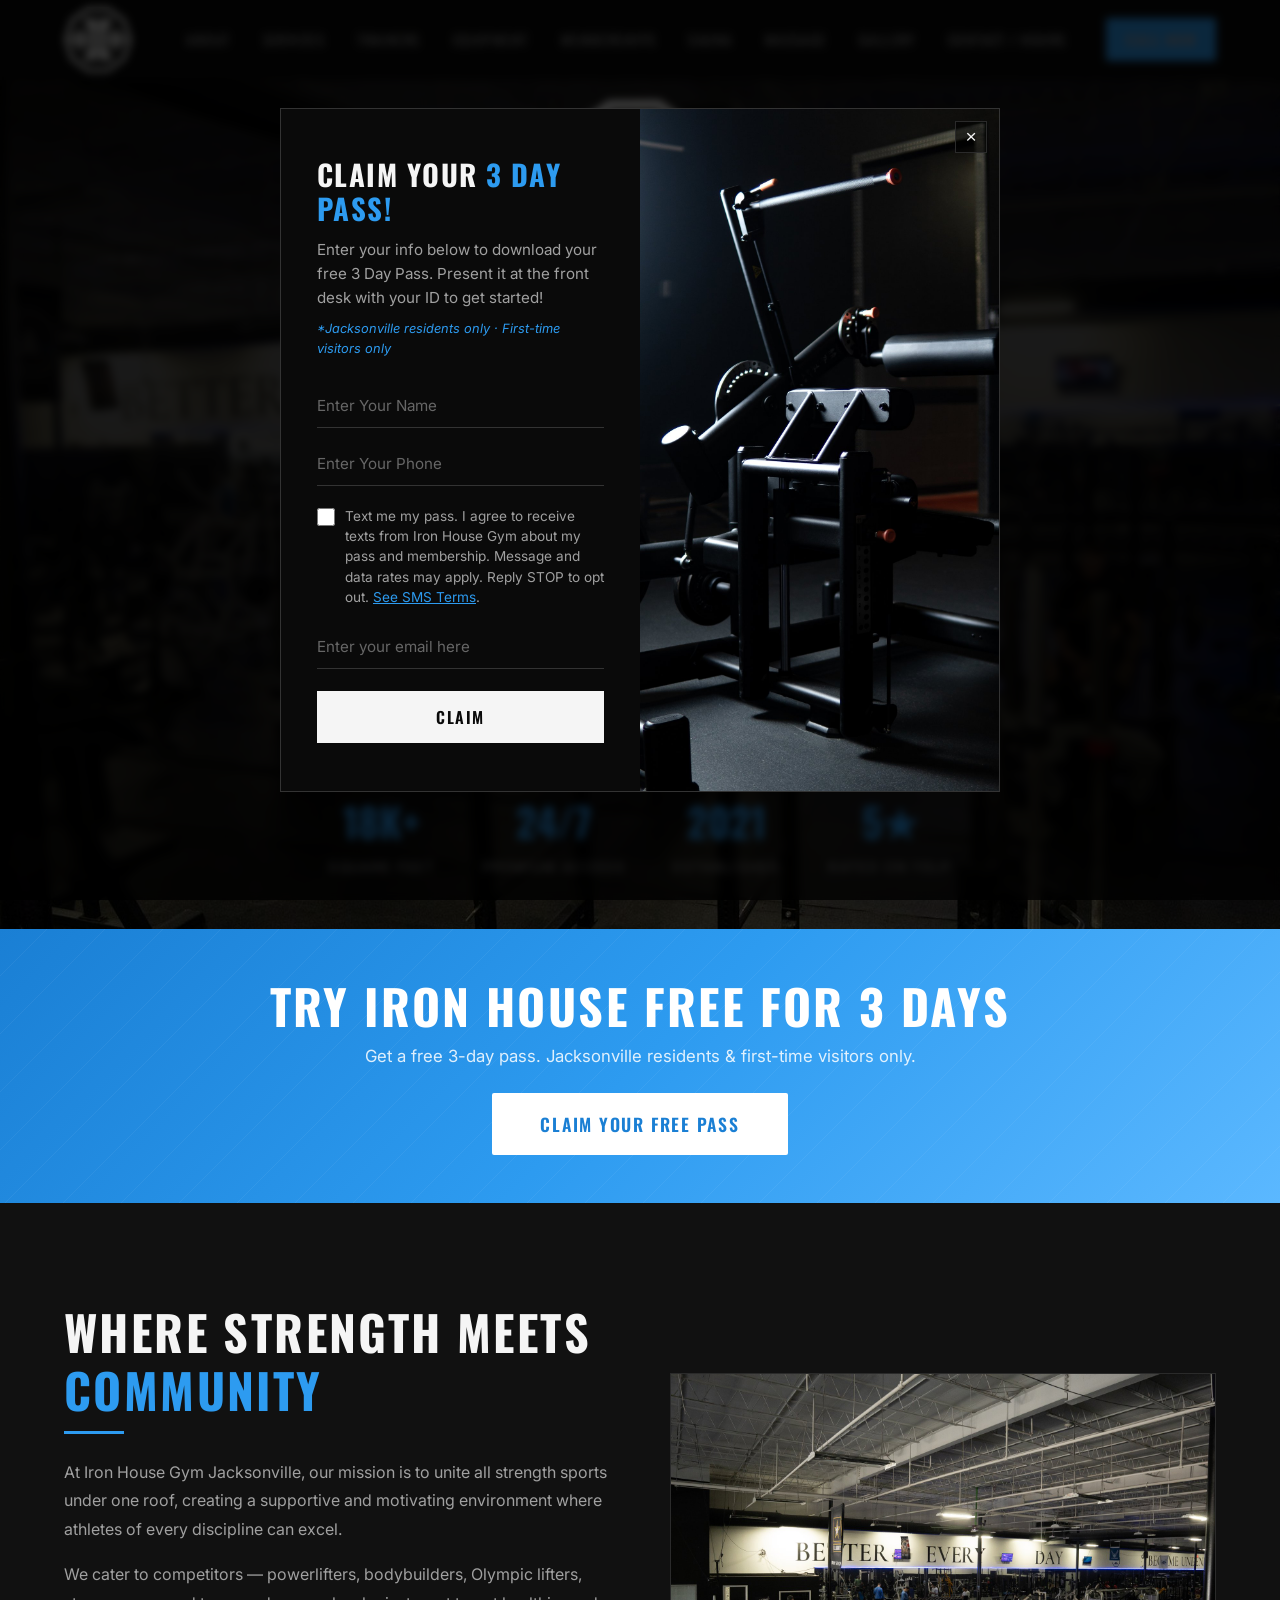
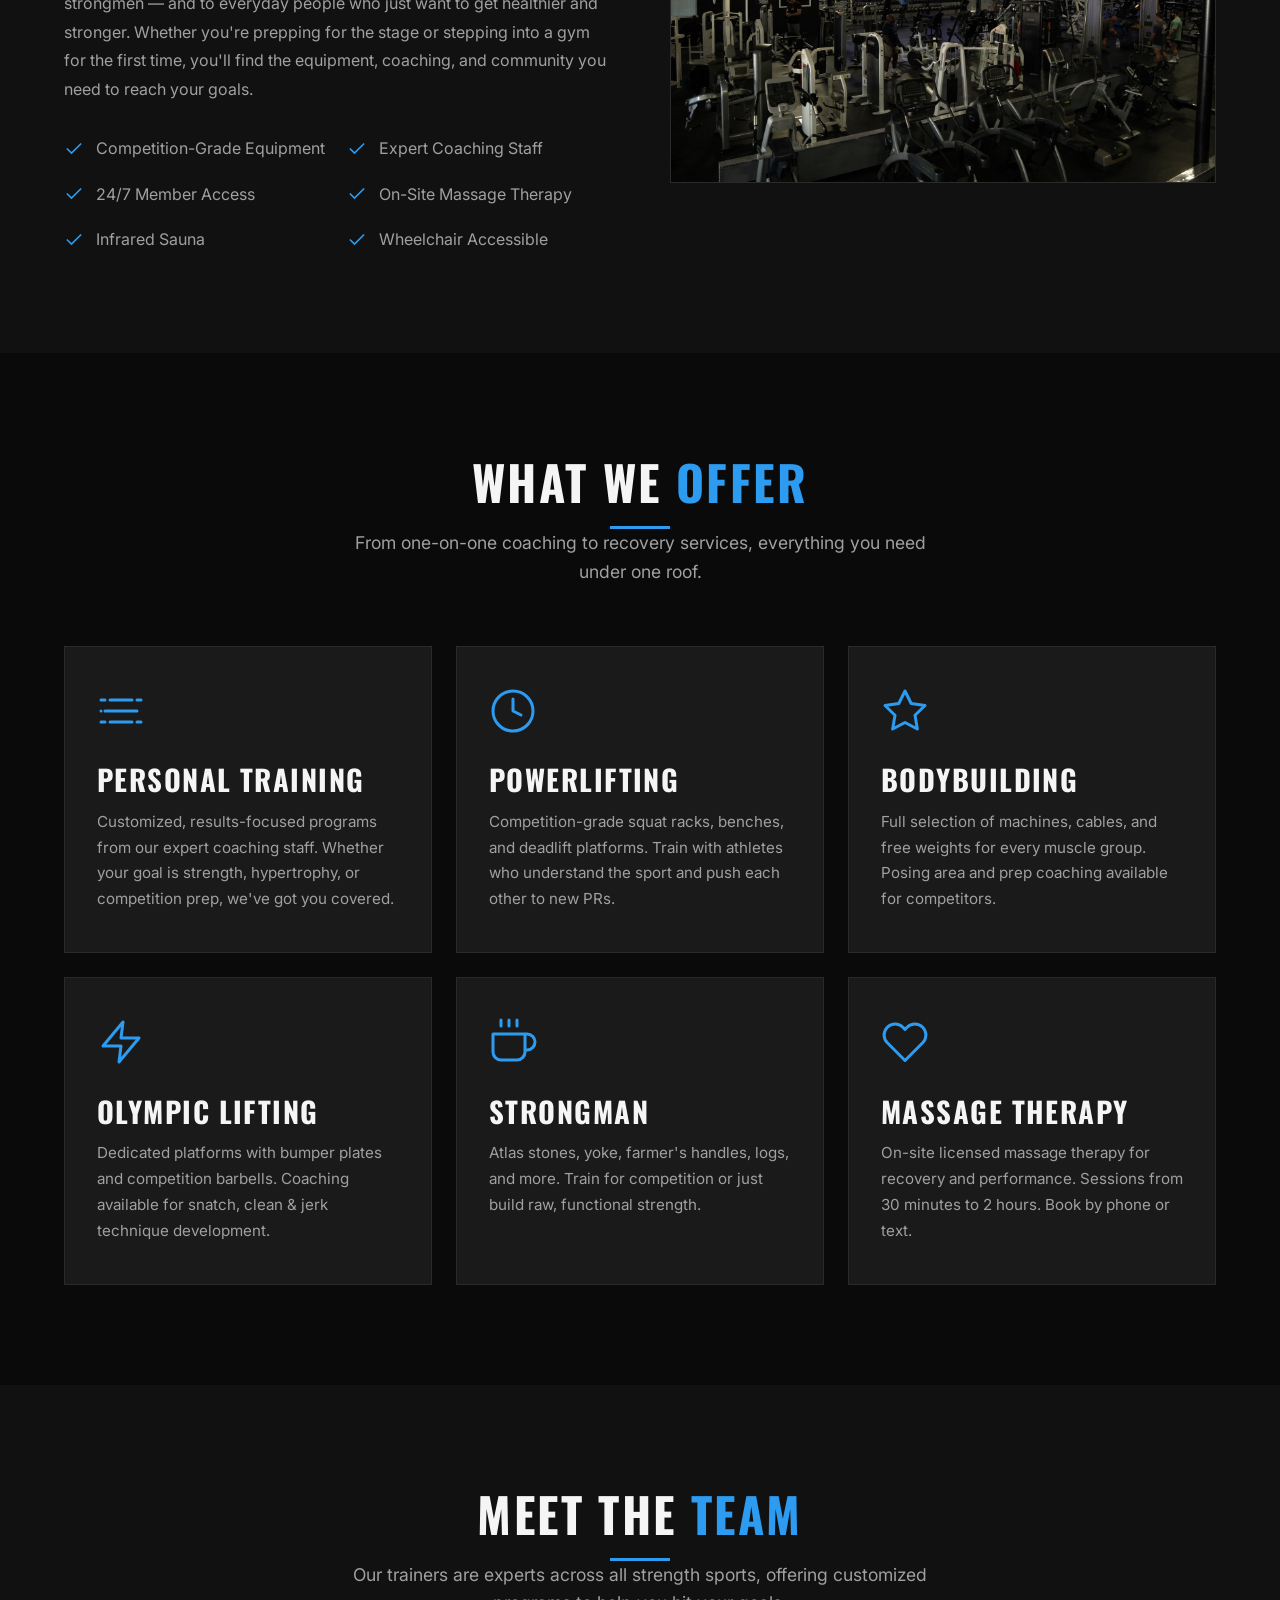
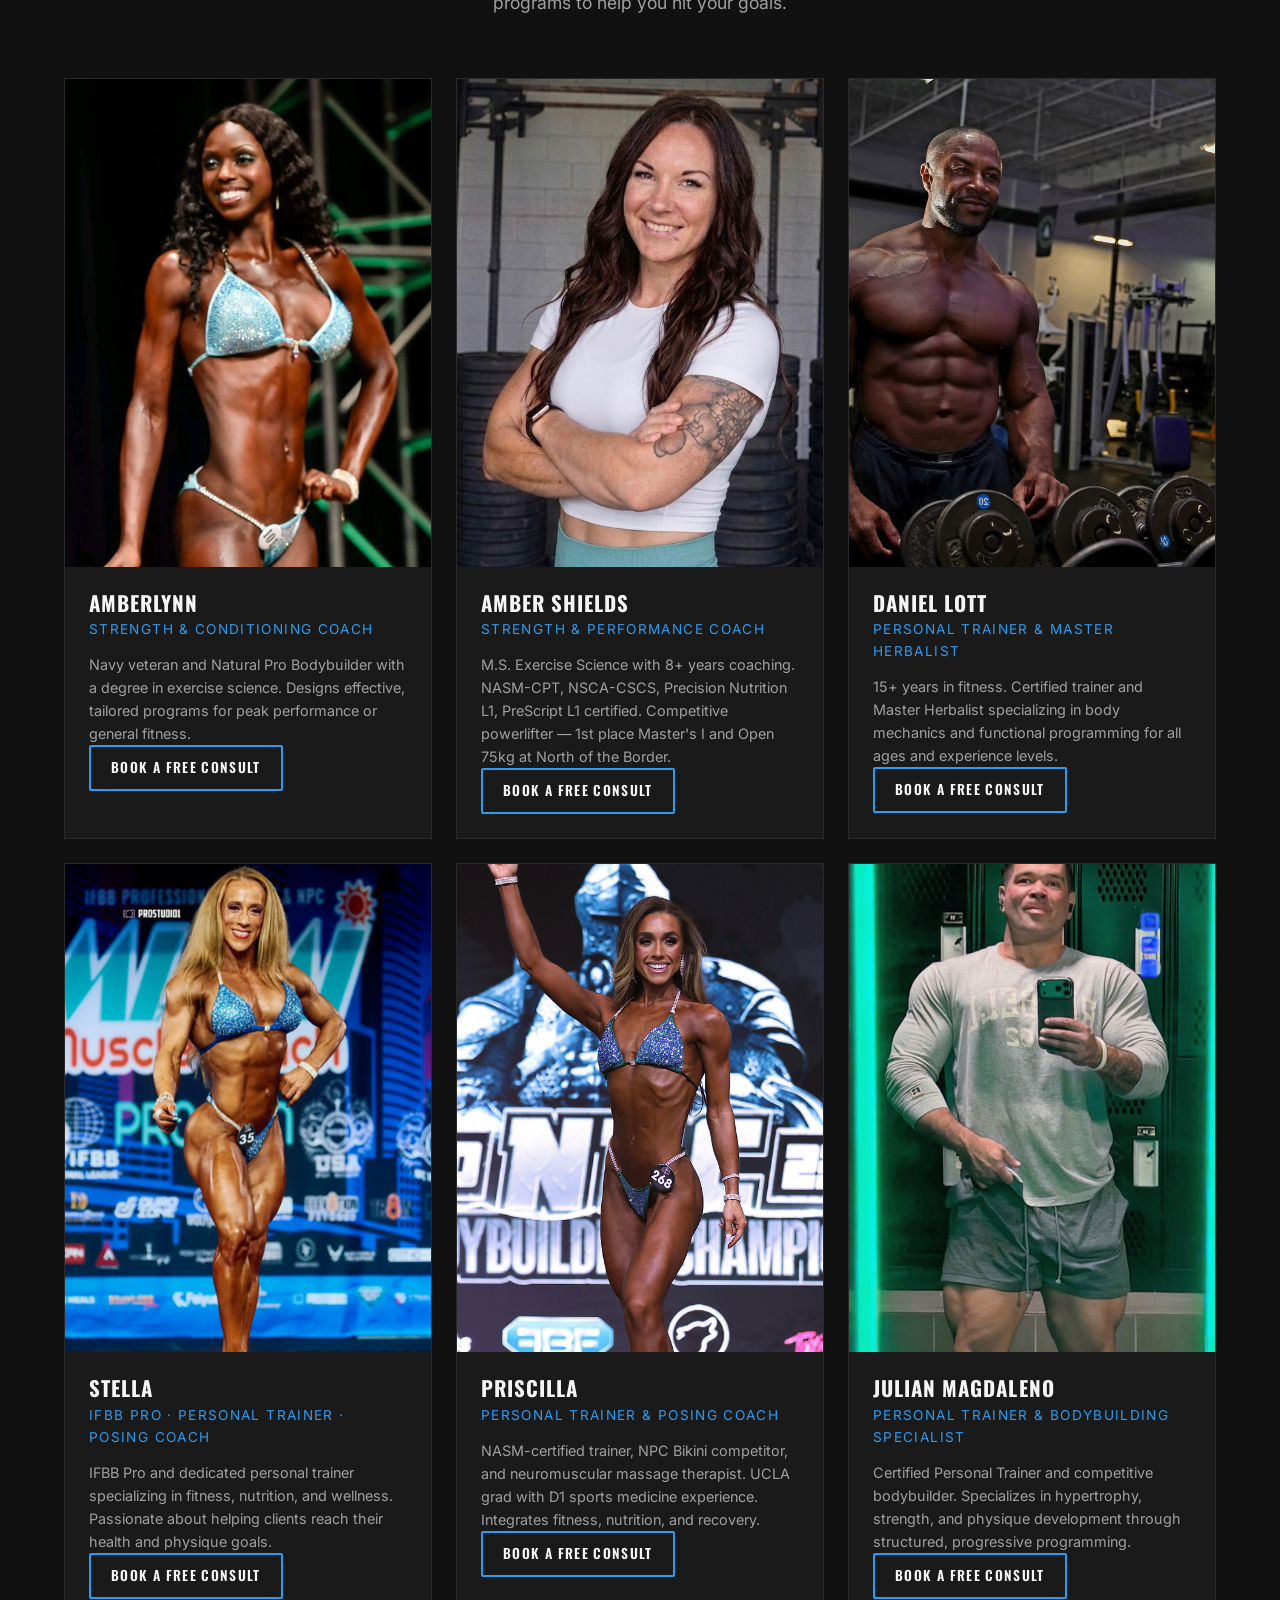
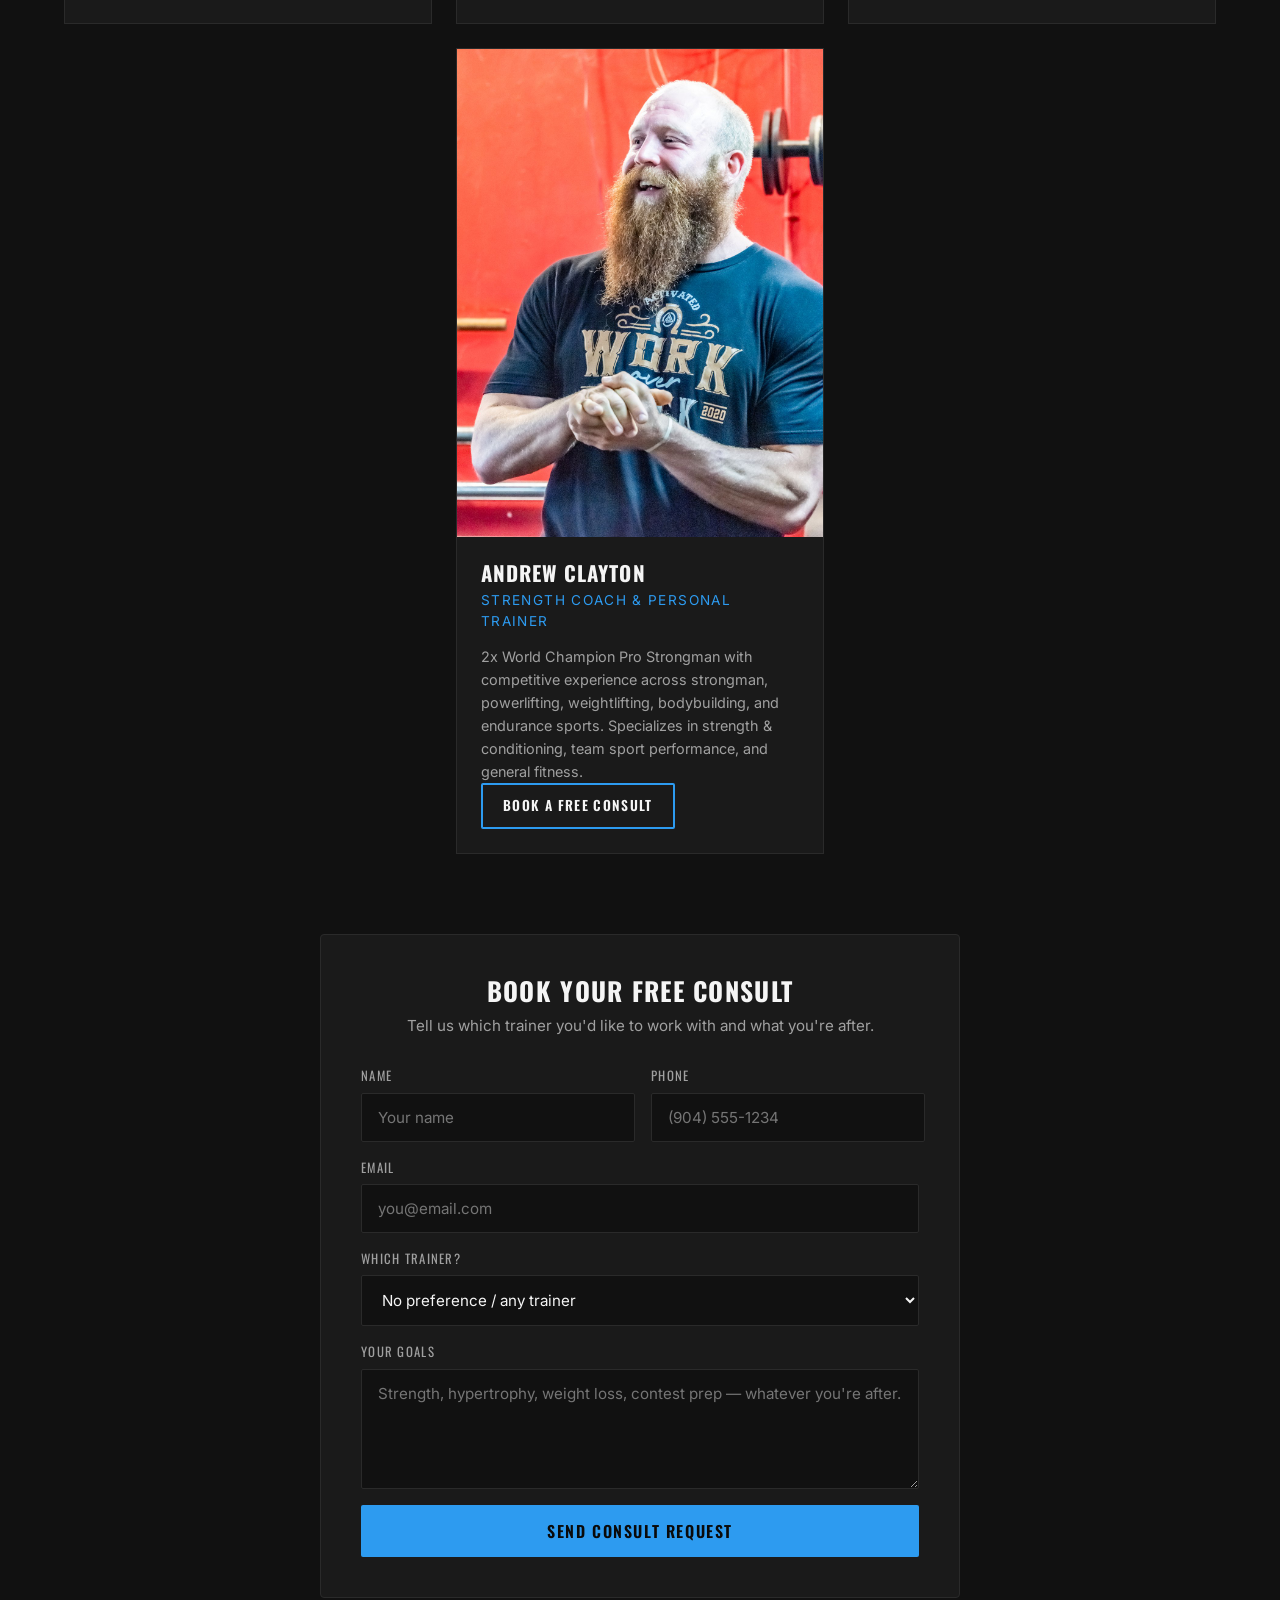
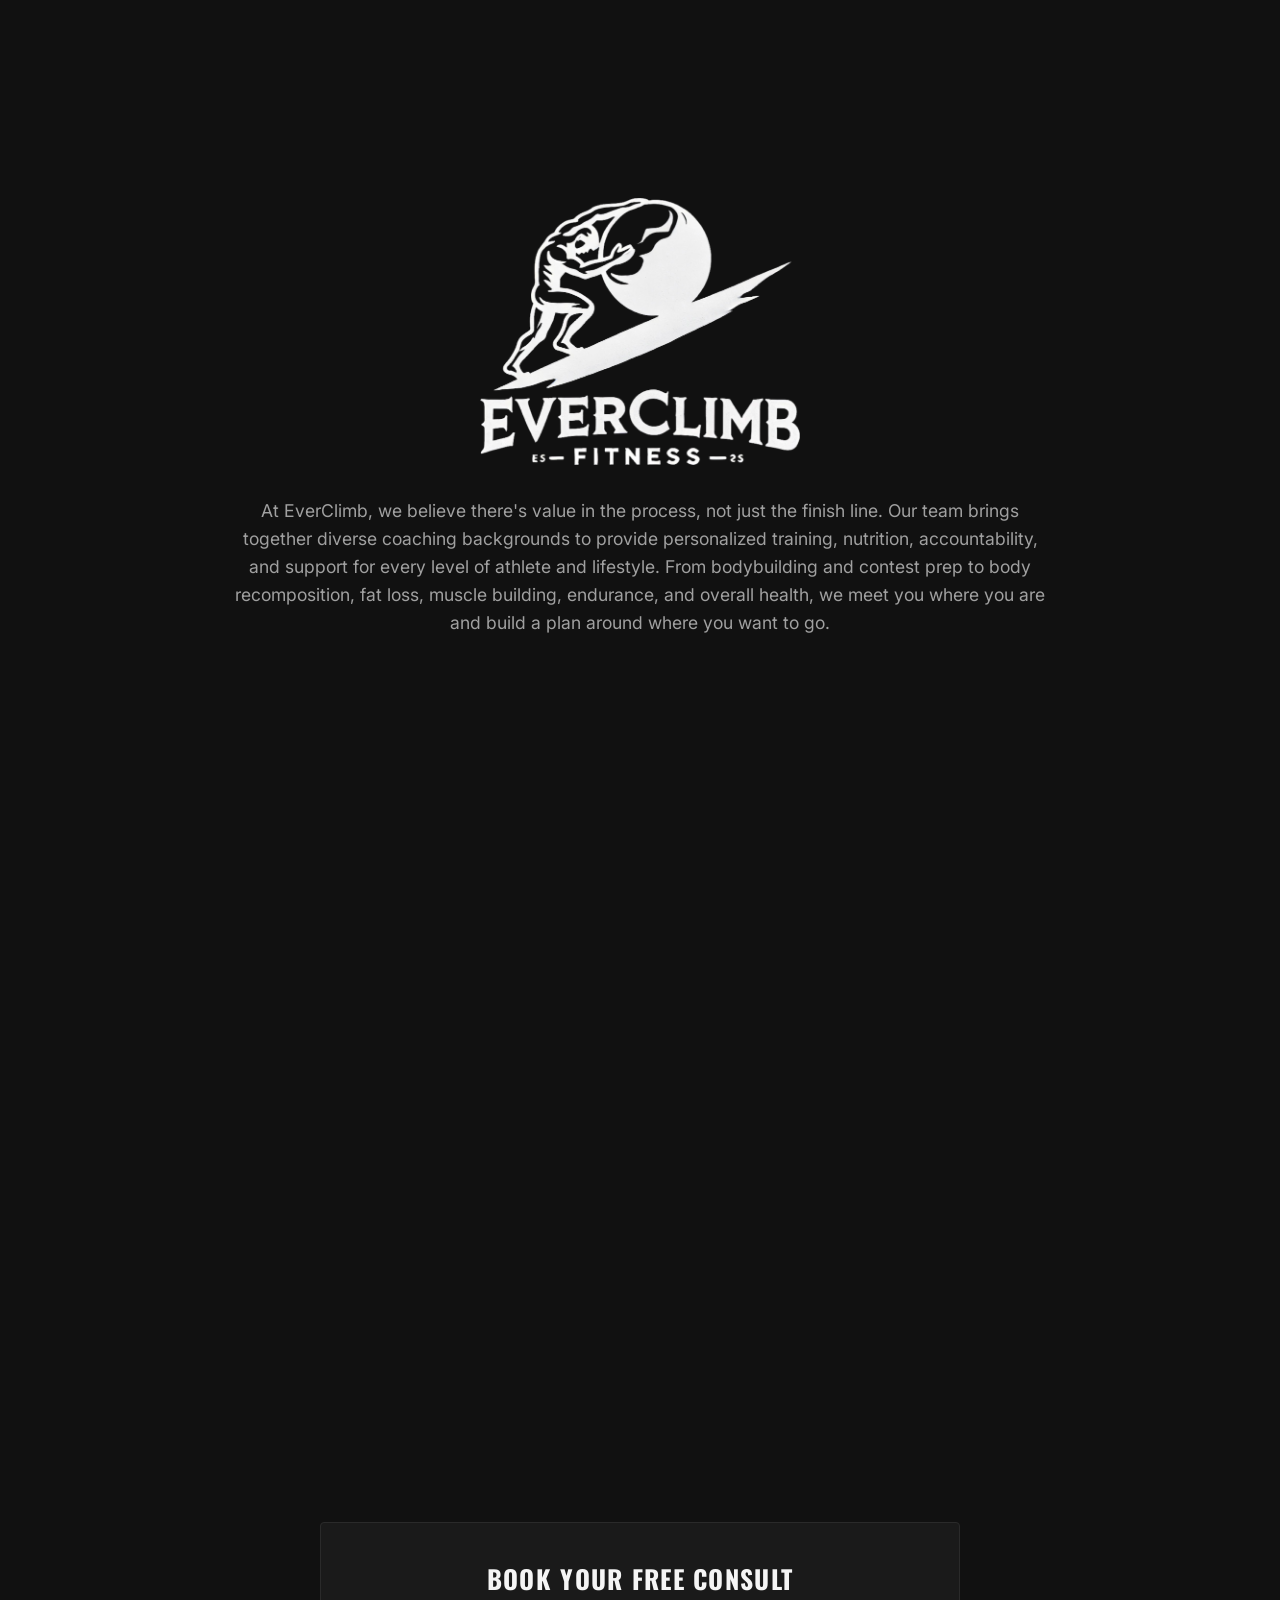
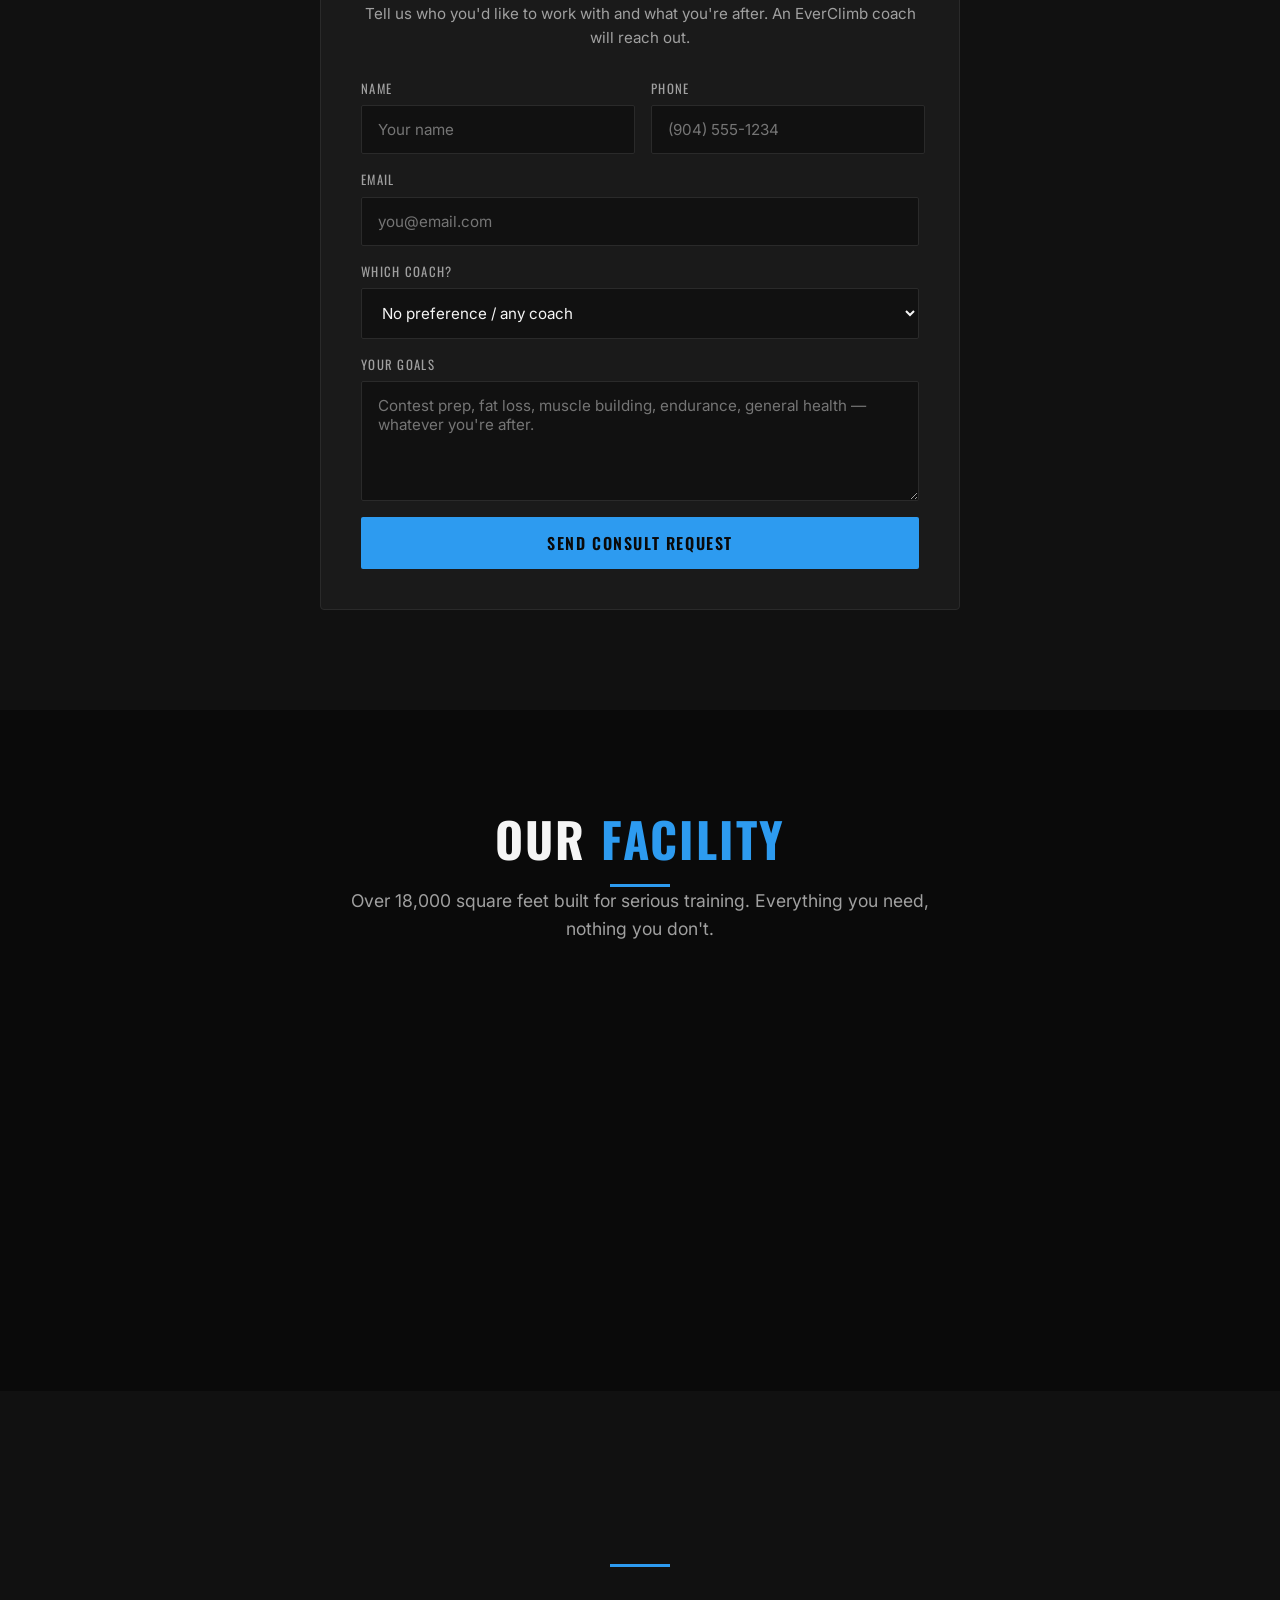
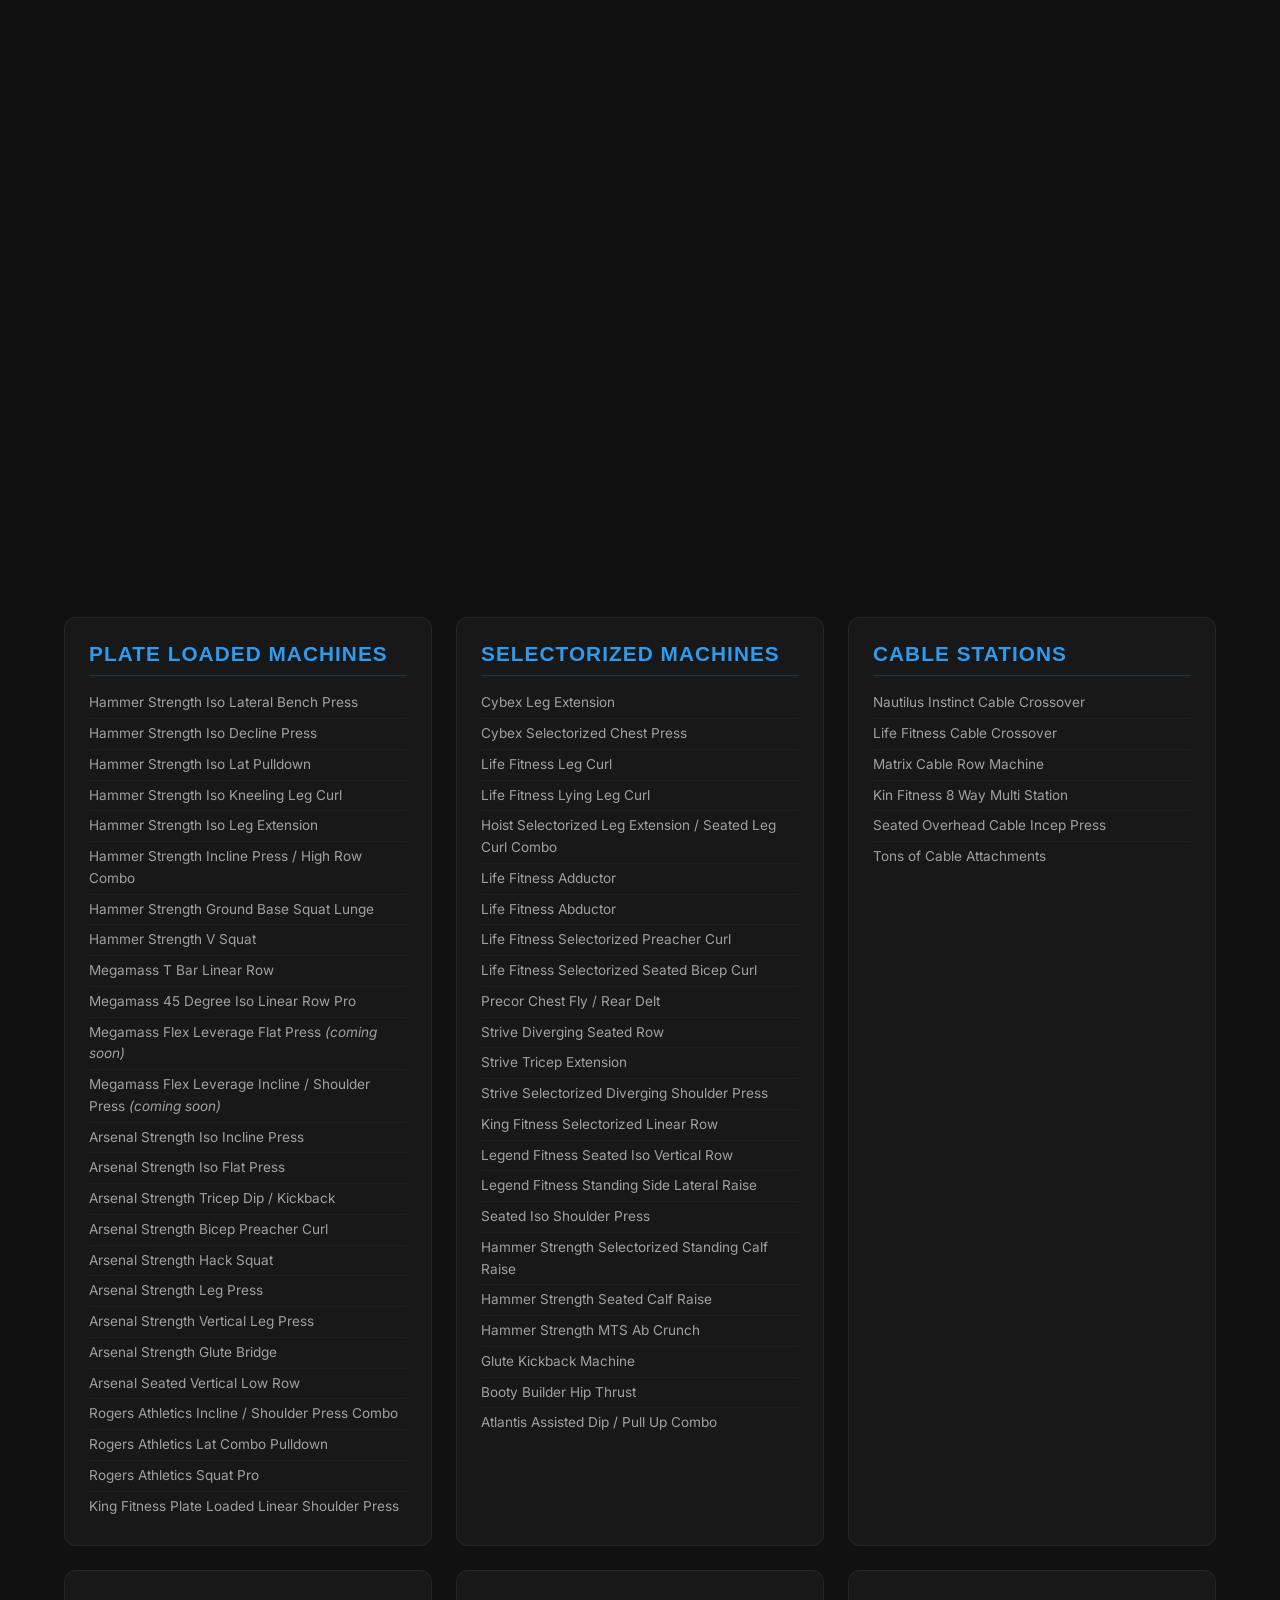
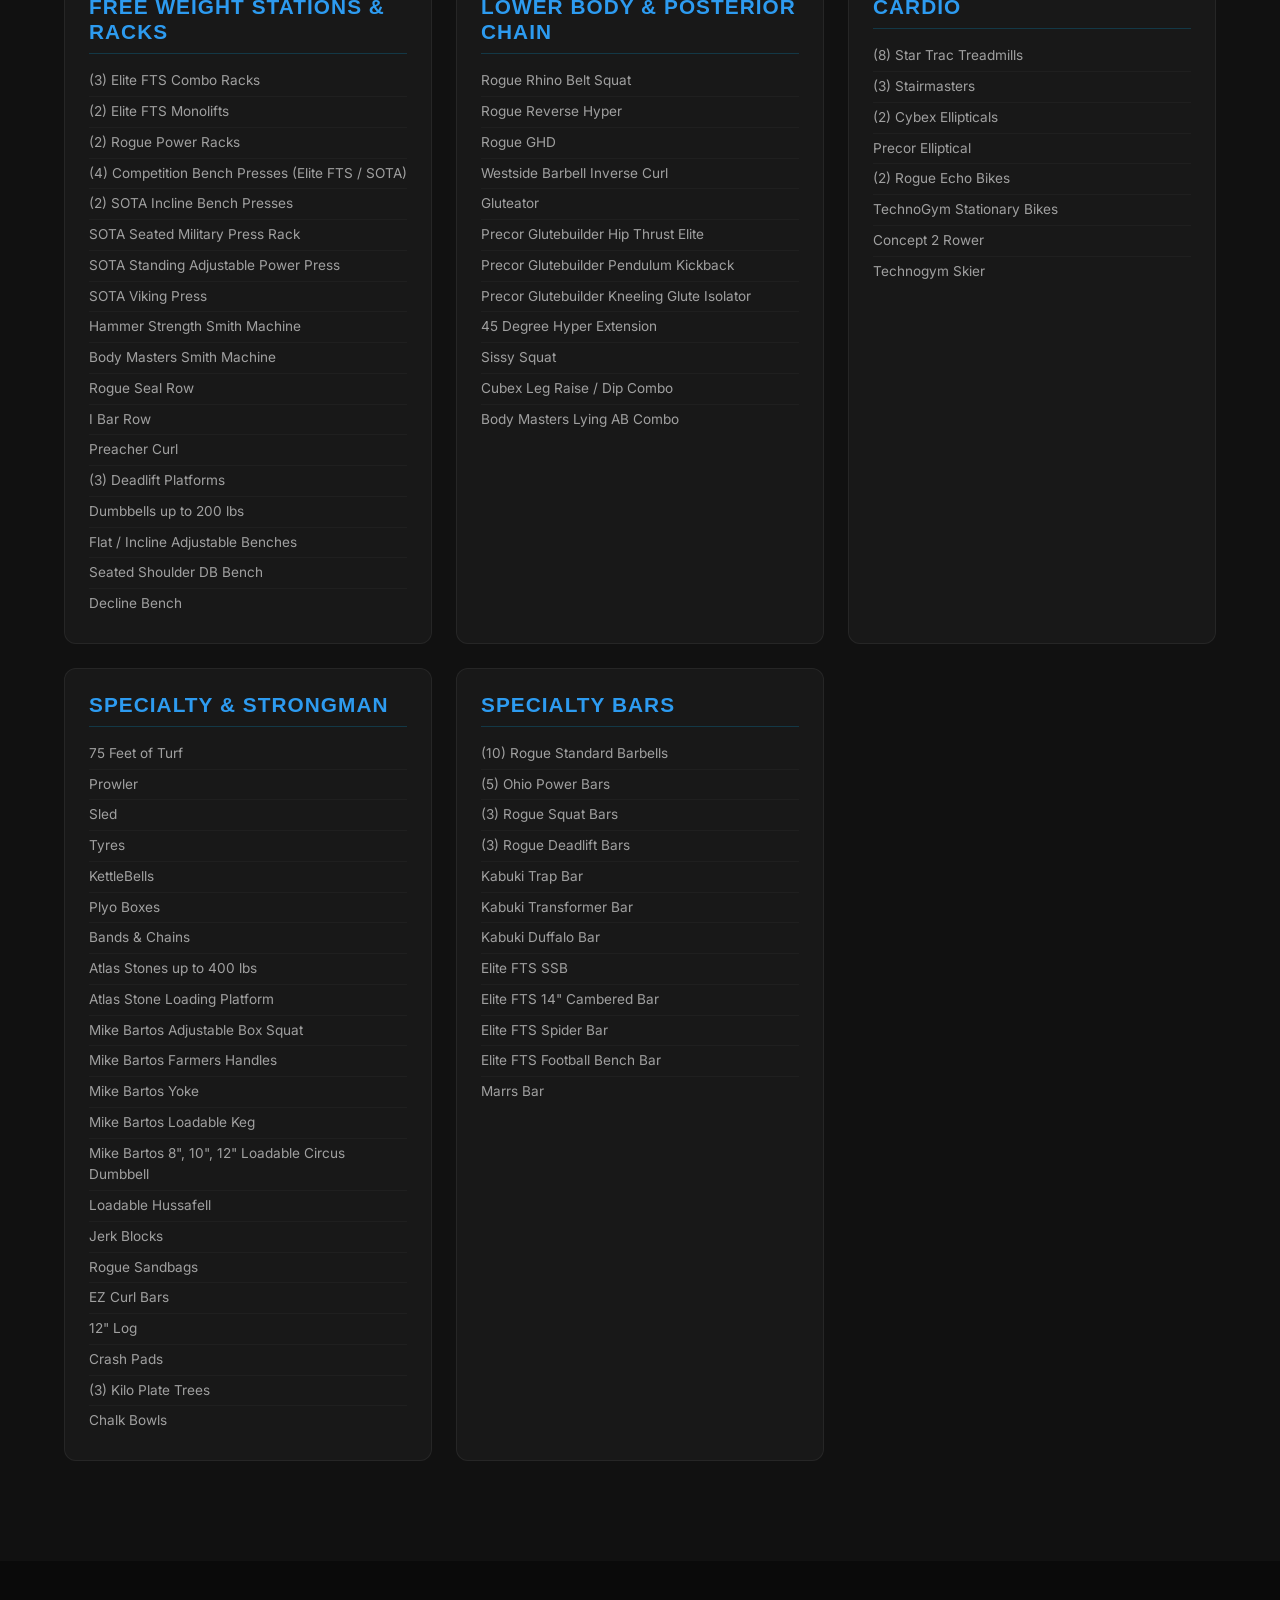
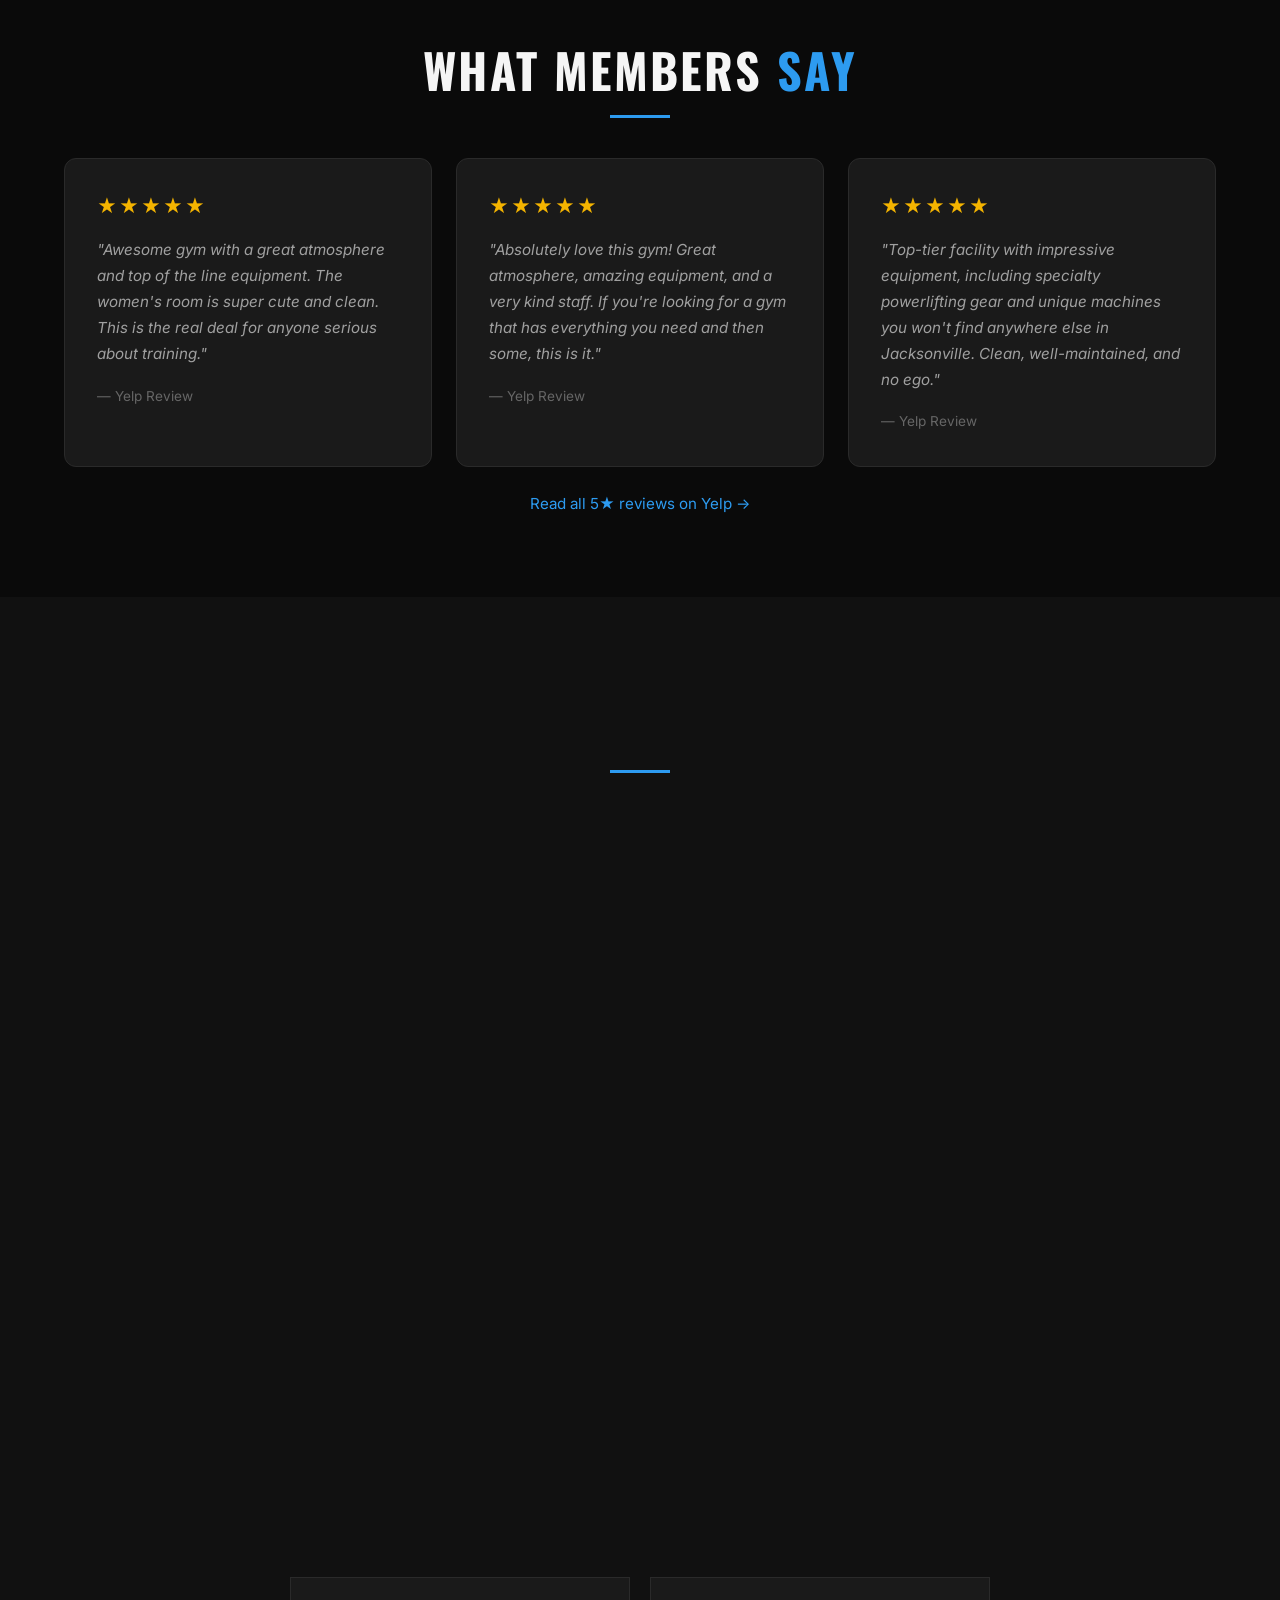
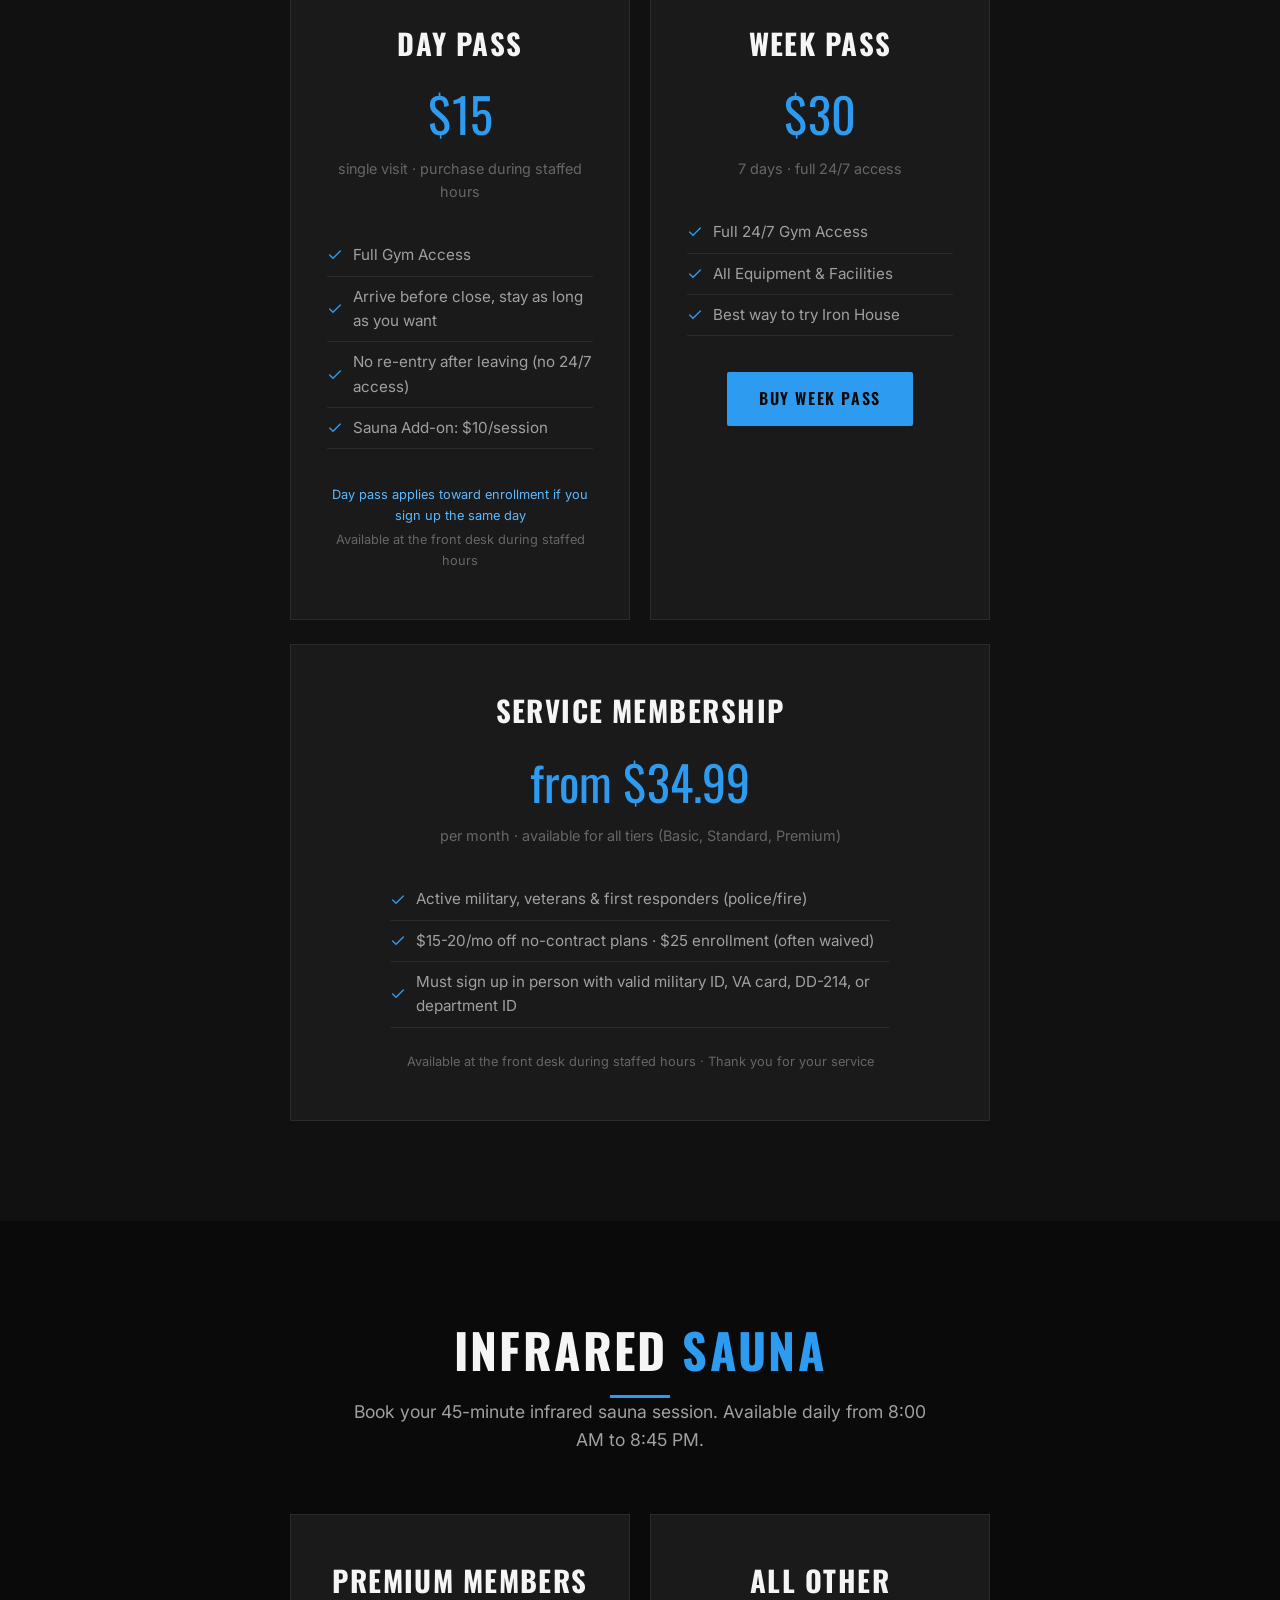
==== index.html @ d6e55d74 "Rename 'Contact' nav link to 'Contact / Hours' across site Hours block already lives in the #contact" ====
<!DOCTYPE html>
<html lang="en">
<head>
  <meta charset="UTF-8">
  <meta name="viewport" content="width=device-width, initial-scale=1.0">

  <!-- Google tag (gtag.js) -->
  <script async src="https://www.googletagmanager.com/gtag/js?id=AW-18128746695"></script>
  <script>
    window.dataLayer = window.dataLayer || [];
    function gtag(){dataLayer.push(arguments);}
    gtag('js', new Date());
    gtag('config', 'AW-18128746695');
  </script>

  <!-- Meta Pixel Code -->
  <script>
    !function(f,b,e,v,n,t,s)
    {if(f.fbq)return;n=f.fbq=function(){n.callMethod?
    n.callMethod.apply(n,arguments):n.queue.push(arguments)};
    if(!f._fbq)f._fbq=n;n.push=n;n.loaded=!0;n.version='2.0';
    n.queue=[];t=b.createElement(e);t.async=!0;
    t.src=v;s=b.getElementsByTagName(e)[0];
    s.parentNode.insertBefore(t,s)}(window, document,'script',
    'https://connect.facebook.net/en_US/fbevents.js');
    fbq('init', '1290848336585342');
    fbq('track', 'PageView');
  </script>
  <noscript><img height="1" width="1" style="display:none"
    src="https://www.facebook.com/tr?id=1290848336585342&ev=PageView&noscript=1"
  /></noscript>
  <!-- End Meta Pixel Code -->
  <title>Iron House Gym | Best Gym in Jacksonville FL | 24/7 Strength Training</title>
  <meta name="description" content="Iron House Gym — Jacksonville's premier 18,000+ sq ft strength training facility. Powerlifting, bodybuilding, personal training, massage therapy & infrared sauna. 24/7 access. First-time visitors get a free 3 Day Pass.">
  <meta name="keywords" content="gym Jacksonville FL, best gym Jacksonville, powerlifting gym Jacksonville, bodybuilding gym, Olympic lifting, personal training Jacksonville, strength training, 24/7 gym Jacksonville, fitness center Jacksonville FL, gym near me Jacksonville, Iron House Gym, massage therapy Jacksonville, infrared sauna Jacksonville">
  <meta property="og:title" content="Iron House Gym | Best Gym in Jacksonville FL">
  <meta property="og:description" content="Jacksonville's premier 18,000+ sq ft strength training facility. 24/7 access, personal training, massage therapy, infrared sauna. Free 3 Day Pass for first-time visitors.">
  <meta property="og:type" content="website">
  <meta property="og:url" content="https://www.ironhousejax.com">
  <meta property="og:image" content="https://www.ironhousejax.com/images/hero-gym-floor.jpg">
  <meta property="og:image:width" content="1920">
  <meta property="og:image:height" content="1080">
  <meta property="og:locale" content="en_US">
  <meta property="og:site_name" content="Iron House Gym">

  <!-- Twitter Card -->
  <meta name="twitter:card" content="summary_large_image">
  <meta name="twitter:title" content="Iron House Gym | Best Gym in Jacksonville FL">
  <meta name="twitter:description" content="Jacksonville's premier 18,000+ sq ft strength training facility. 24/7 access, personal training, massage therapy, infrared sauna. Free 3 Day Pass.">
  <meta name="twitter:image" content="https://www.ironhousejax.com/images/hero-gym-floor.jpg">

  <!-- Canonical -->
  <link rel="canonical" href="https://www.ironhousejax.com">

  <!-- Fonts -->
  <link rel="preconnect" href="https://fonts.googleapis.com">
  <link rel="preconnect" href="https://fonts.gstatic.com" crossorigin>
  <link href="https://fonts.googleapis.com/css2?family=Inter:wght@400;500;600&family=Oswald:wght@400;500;600;700&display=swap" rel="stylesheet">

  <!-- Styles -->
  <link rel="stylesheet" href="css/style.css">

  <!-- Favicon -->
  <link rel="icon" type="image/jpeg" href="images/logo-main.jpg">
  <link rel="apple-touch-icon" href="images/logo-main.jpg">

  <!-- Structured Data -->
  <script type="application/ld+json">
  {
    "@context": "https://schema.org",
    "@type": "Gym",
    "name": "Iron House Gym",
    "url": "https://www.ironhousejax.com",
    "logo": "https://www.ironhousejax.com/images/logo-main.jpg",
    "image": "https://www.ironhousejax.com/images/hero-gym-floor.jpg",
    "description": "18,000+ sq ft strength training facility in Jacksonville, FL. Powerlifting, bodybuilding, Olympic lifting, personal training, massage therapy. 24/7 access.",
    "telephone": "+1-904-329-1040",
    "address": {
      "@type": "PostalAddress",
      "streetAddress": "9244 Arlington Expy, Unit B",
      "addressLocality": "Jacksonville",
      "addressRegion": "FL",
      "postalCode": "32225",
      "addressCountry": "US"
    },
    "geo": {
      "@type": "GeoCoordinates",
      "latitude": 30.3322,
      "longitude": -81.5907
    },
    "openingHoursSpecification": {
      "@type": "OpeningHoursSpecification",
      "dayOfWeek": ["Monday","Tuesday","Wednesday","Thursday","Friday","Saturday","Sunday"],
      "opens": "00:00",
      "closes": "23:59"
    },
    "priceRange": "$$",
    "foundingDate": "2021",
    "sameAs": [
      "https://www.instagram.com/ironhouse_gym_jacksonville/",
      "https://www.facebook.com/profile.php?id=61565690800574",
      "https://www.yelp.com/biz/iron-house-gym-jacksonville-6"
    ],
    "hasOfferCatalog": {
      "@type": "OfferCatalog",
      "name": "Services",
      "itemListElement": [
        {"@type": "Offer", "itemOffered": {"@type": "Service", "name": "24/7 Gym Access"}},
        {"@type": "Offer", "itemOffered": {"@type": "Service", "name": "Personal Training"}},
        {"@type": "Offer", "itemOffered": {"@type": "Service", "name": "Massage Therapy"}},
        {"@type": "Offer", "itemOffered": {"@type": "Service", "name": "Infrared Sauna"}}
      ]
    },
    "amenityFeature": [
      {"@type": "LocationFeatureSpecification", "name": "24/7 Access", "value": true},
      {"@type": "LocationFeatureSpecification", "name": "Free Parking", "value": true},
      {"@type": "LocationFeatureSpecification", "name": "Personal Training", "value": true}
    ]
  }
  </script>
</head>
<body>

  <!-- ======== 3 DAY PASS POPUP ======== -->
  <div class="modal-overlay" id="pass-modal">
    <div class="modal">
      <button class="modal-close" id="modal-close" aria-label="Close">&times;</button>
      <div class="modal-content">
        <h2>Claim Your <span class="accent-text">3 Day Pass!</span></h2>
        <p>Enter your info below to download your free 3 Day Pass. Present it at the front desk with your ID to get started!</p>
        <p class="modal-disclaimer">*Jacksonville residents only · First-time visitors only</p>
        <form class="modal-form" id="pass-form" action="https://formspree.io/f/xbdqvyag" method="POST">
          <input type="text" name="name" placeholder="Enter Your Name" required>
          <input type="tel" name="phone" placeholder="Enter Your Phone" required>
          <label class="modal-consent">
            <input type="checkbox" name="sms_consent" id="pass-sms-consent" value="yes">
            <span>Text me my pass. I agree to receive texts from Iron House Gym about my pass and membership. Message and data rates may apply. Reply STOP to opt out. <a href="sms-terms" target="_blank" rel="noopener">See SMS Terms</a>.</span>
          </label>
          <input type="email" name="email" placeholder="Enter your email here" required>
          <input type="hidden" name="_subject" value="New 3-Day Pass Request - Iron House Gym">
          <input type="hidden" name="source" id="pass-source" value="direct">
          <input type="hidden" name="opened_via" id="pass-opened-via" value="auto">
          <button type="submit">Claim</button>
        </form>
      </div>
      <div class="modal-image">
        <img src="images/pass-racks.jpg" alt="Iron House Gym EliteFTS combo racks" loading="lazy">
      </div>
    </div>
  </div>

  <!-- ======== HEADER / NAV ======== -->
  <header class="header">
    <div class="container">
      <a href="#" class="logo">
        <img src="images/logo-circle.png" alt="Iron House Gym Jacksonville" class="logo-img-circle">
      </a>

      <nav class="nav-links">
        <a href="#about">About</a>
        <a href="#services">Services</a>
        <a href="#trainers">Trainers</a>
        <a href="#equipment">Equipment</a>
        <a href="#memberships">Memberships</a>
        <a href="#sauna">Sauna</a>
        <a href="#massage">Massage</a>
        <a href="#gallery">Gallery</a>
        <a href="#contact">Contact / Hours</a>
        <a href="tel:+19043291040" class="btn btn-primary btn-small nav-cta">Call Now</a>
      </nav>

      <button class="menu-toggle" aria-label="Toggle navigation">
        <span></span>
        <span></span>
        <span></span>
      </button>
    </div>
  </header>

  <!-- ======== HERO ======== -->
  <section class="hero" id="home">
    <div class="hero-bg"></div>
    <div class="hero-content">
      <img src="images/logo-horizontal.png" alt="Iron House Gym" class="hero-logo">
      <p class="hero-tagline">Jacksonville's Premier Strength Gym</p>
      <h1>Do The <span class="accent-text">Work</span></h1>
      <p class="hero-description">
        Built by lifters, open to anyone who wants to better themselves. 18,000 square feet of platforms, racks, dumbbells, and machines. Open 24/7, with experienced coaches on the floor and members who train hard and welcome new faces.
      </p>
      <div class="hero-buttons">
        <a href="#" class="btn btn-primary btn-large" data-open-pass>Claim Your Free 3-Day Pass</a>
        <a href="#memberships" class="btn btn-outline btn-large">See Membership Plans</a>
      </div>

      <div class="hero-stats">
        <div class="hero-stat">
          <div class="hero-stat-number">18K+</div>
          <div class="hero-stat-label">Square Feet</div>
        </div>
        <div class="hero-stat">
          <div class="hero-stat-number">24/7</div>
          <div class="hero-stat-label">Premium Access</div>
        </div>
        <div class="hero-stat">
          <div class="hero-stat-number">2021</div>
          <div class="hero-stat-label">Established</div>
        </div>
        <div class="hero-stat">
          <div class="hero-stat-number">5&#9733;</div>
          <div class="hero-stat-label">Rated on Yelp</div>
        </div>
      </div>
    </div>
  </section>

  <!-- ======== FREE PASS BANNER ======== -->
  <div class="free-pass-banner">
    <div class="container">
      <h2>Try Iron House <span style="color:#fff;">Free for 3 Days</span></h2>
      <p>Get a free 3-day pass. Jacksonville residents &amp; first-time visitors only.</p>
      <button class="btn btn-large" id="open-pass-modal">Claim Your Free Pass</button>
    </div>
  </div>

  <!-- ======== ABOUT ======== -->
  <section id="about" class="section-dark">
    <div class="container">
      <div class="about-grid">
        <div class="about-content fade-in">
          <h2>Where Strength Meets <span class="accent-text">Community</span></h2>
          <div class="section-divider"></div>
          <p>
            At Iron House Gym Jacksonville, our mission is to unite all strength sports under one roof,
            creating a supportive and motivating environment where athletes of every discipline can excel.
          </p>
          <p>
            We cater to competitors — powerlifters, bodybuilders, Olympic lifters, strongmen — and
            to everyday people who just want to get healthier and stronger. Whether you're prepping
            for the stage or stepping into a gym for the first time, you'll find the equipment,
            coaching, and community you need to reach your goals.
          </p>

          <div class="about-features">
            <div class="about-feature">
              <svg viewBox="0 0 24 24" fill="none" stroke-width="2" stroke-linecap="round"><polyline points="20 6 9 17 4 12"/></svg>
              <span>Competition-Grade Equipment</span>
            </div>
            <div class="about-feature">
              <svg viewBox="0 0 24 24" fill="none" stroke-width="2" stroke-linecap="round"><polyline points="20 6 9 17 4 12"/></svg>
              <span>Expert Coaching Staff</span>
            </div>
            <div class="about-feature">
              <svg viewBox="0 0 24 24" fill="none" stroke-width="2" stroke-linecap="round"><polyline points="20 6 9 17 4 12"/></svg>
              <span>24/7 Member Access</span>
            </div>
            <div class="about-feature">
              <svg viewBox="0 0 24 24" fill="none" stroke-width="2" stroke-linecap="round"><polyline points="20 6 9 17 4 12"/></svg>
              <span>On-Site Massage Therapy</span>
            </div>
            <div class="about-feature">
              <svg viewBox="0 0 24 24" fill="none" stroke-width="2" stroke-linecap="round"><polyline points="20 6 9 17 4 12"/></svg>
              <span>Infrared Sauna</span>
            </div>
            <div class="about-feature">
              <svg viewBox="0 0 24 24" fill="none" stroke-width="2" stroke-linecap="round"><polyline points="20 6 9 17 4 12"/></svg>
              <span>Wheelchair Accessible</span>
            </div>
          </div>
        </div>

        <div class="about-image fade-in">
          <img src="images/about-interior.jpg" alt="Iron House Gym Jacksonville - 18,000 sq ft facility" style="width:100%;height:100%;object-fit:cover;">
        </div>
      </div>
    </div>
  </section>

  <!-- ======== SERVICES ======== -->
  <section id="services">
    <div class="container">
      <h2 class="section-title fade-in">What We <span class="accent-text">Offer</span></h2>
      <div class="section-divider"></div>
      <p class="section-subtitle fade-in">
        From one-on-one coaching to recovery services, everything you need under one roof.
      </p>

      <div class="services-grid">

        <div class="service-card fade-in">
          <svg class="service-icon" viewBox="0 0 24 24" fill="none" stroke-width="1.5" stroke-linecap="round" stroke-linejoin="round">
            <path d="M6.5 6.5h11M4 12h16M6.5 17.5h11M2 6.5h2M2 12h0M2 17.5h2M20 6.5h2M20 17.5h2"/>
          </svg>
          <h3>Personal Training</h3>
          <p>Customized, results-focused programs from our expert coaching staff. Whether your goal is strength, hypertrophy, or competition prep, we've got you covered.</p>
        </div>

        <div class="service-card fade-in">
          <svg class="service-icon" viewBox="0 0 24 24" fill="none" stroke-width="1.5" stroke-linecap="round" stroke-linejoin="round">
            <circle cx="12" cy="12" r="10"/>
            <path d="M12 6v6l4 2"/>
          </svg>
          <h3>Powerlifting</h3>
          <p>Competition-grade squat racks, benches, and deadlift platforms. Train with athletes who understand the sport and push each other to new PRs.</p>
        </div>

        <div class="service-card fade-in">
          <svg class="service-icon" viewBox="0 0 24 24" fill="none" stroke-width="1.5" stroke-linecap="round" stroke-linejoin="round">
            <polygon points="12 2 15.09 8.26 22 9.27 17 14.14 18.18 21.02 12 17.77 5.82 21.02 7 14.14 2 9.27 8.91 8.26 12 2"/>
          </svg>
          <h3>Bodybuilding</h3>
          <p>Full selection of machines, cables, and free weights for every muscle group. Posing area and prep coaching available for competitors.</p>
        </div>

        <div class="service-card fade-in">
          <svg class="service-icon" viewBox="0 0 24 24" fill="none" stroke-width="1.5" stroke-linecap="round" stroke-linejoin="round">
            <path d="M13 2L3 14h9l-1 8 10-12h-9l1-8z"/>
          </svg>
          <h3>Olympic Lifting</h3>
          <p>Dedicated platforms with bumper plates and competition barbells. Coaching available for snatch, clean & jerk technique development.</p>
        </div>

        <div class="service-card fade-in">
          <svg class="service-icon" viewBox="0 0 24 24" fill="none" stroke-width="1.5" stroke-linecap="round" stroke-linejoin="round">
            <path d="M18 8h1a4 4 0 010 8h-1M2 8h16v9a4 4 0 01-4 4H6a4 4 0 01-4-4V8z"/>
            <line x1="6" y1="1" x2="6" y2="4"/>
            <line x1="10" y1="1" x2="10" y2="4"/>
            <line x1="14" y1="1" x2="14" y2="4"/>
          </svg>
          <h3>Strongman</h3>
          <p>Atlas stones, yoke, farmer's handles, logs, and more. Train for competition or just build raw, functional strength.</p>
        </div>

        <div class="service-card fade-in">
          <svg class="service-icon" viewBox="0 0 24 24" fill="none" stroke-width="1.5" stroke-linecap="round" stroke-linejoin="round">
            <path d="M20.84 4.61a5.5 5.5 0 00-7.78 0L12 5.67l-1.06-1.06a5.5 5.5 0 00-7.78 7.78L12 21.23l8.84-8.84a5.5 5.5 0 000-7.78z"/>
          </svg>
          <h3>Massage Therapy</h3>
          <p>On-site licensed massage therapy for recovery and performance. Sessions from 30 minutes to 2 hours. Book by phone or text.</p>
        </div>

      </div>
    </div>
  </section>

  <!-- ======== TRAINERS ======== -->
  <section id="trainers" class="section-dark">
    <div class="container">
      <h2 class="section-title fade-in">Meet The <span class="accent-text">Team</span></h2>
      <div class="section-divider"></div>
      <p class="section-subtitle fade-in">
        Our trainers are experts across all strength sports, offering customized programs to help you hit your goals.
      </p>

      <div class="trainers-grid">

        <div class="trainer-card fade-in">
          <div class="trainer-photo">
            <img src="images/trainer-amberlynn.jpg" alt="AmberLynn — Strength & Conditioning Coach" loading="lazy">
          </div>
          <div class="trainer-info">
            <h3>AmberLynn</h3>
            <p class="trainer-role">Strength &amp; Conditioning Coach</p>
            <p class="trainer-bio">Navy veteran and Natural Pro Bodybuilder with a degree in exercise science. Designs effective, tailored programs for peak performance or general fitness.</p>
            <a href="#trainer-contact" class="btn btn-outline btn-small" data-trainer="AmberLynn">Book a Free Consult</a>
          </div>
        </div>

        <div class="trainer-card fade-in">
          <div class="trainer-photo">
            <img src="images/trainer-amber.jpg" alt="Amber Shields — Strength & Performance Coach" loading="lazy">
          </div>
          <div class="trainer-info">
            <h3>Amber Shields</h3>
            <p class="trainer-role">Strength &amp; Performance Coach</p>
            <p class="trainer-bio">M.S. Exercise Science with 8+ years coaching. NASM-CPT, NSCA-CSCS, Precision Nutrition L1, PreScript L1 certified. Competitive powerlifter — 1st place Master's I and Open 75kg at North of the Border.</p>
            <a href="#trainer-contact" class="btn btn-outline btn-small" data-trainer="Amber Shields">Book a Free Consult</a>
          </div>
        </div>

        <div class="trainer-card fade-in">
          <div class="trainer-photo">
            <img src="images/trainer-daniel.jpg" alt="Daniel Lott — Personal Trainer & Master Herbalist" loading="lazy">
          </div>
          <div class="trainer-info">
            <h3>Daniel Lott</h3>
            <p class="trainer-role">Personal Trainer &amp; Master Herbalist</p>
            <p class="trainer-bio">15+ years in fitness. Certified trainer and Master Herbalist specializing in body mechanics and functional programming for all ages and experience levels.</p>
            <a href="#trainer-contact" class="btn btn-outline btn-small" data-trainer="Daniel Lott">Book a Free Consult</a>
          </div>
        </div>

        <div class="trainer-card fade-in">
          <div class="trainer-photo">
            <img src="images/trainer-stella.jpg" alt="Stella — IFBB Pro, Personal Trainer & Posing Coach" loading="lazy">
          </div>
          <div class="trainer-info">
            <h3>Stella</h3>
            <p class="trainer-role">IFBB Pro &middot; Personal Trainer &middot; Posing Coach</p>
            <p class="trainer-bio">IFBB Pro and dedicated personal trainer specializing in fitness, nutrition, and wellness. Passionate about helping clients reach their health and physique goals.</p>
            <a href="#trainer-contact" class="btn btn-outline btn-small" data-trainer="Stella">Book a Free Consult</a>
          </div>
        </div>

        <div class="trainer-card fade-in">
          <div class="trainer-photo">
            <img src="images/trainer-priscilla.jpg" alt="Priscilla — Personal Trainer & Posing Coach" loading="lazy">
          </div>
          <div class="trainer-info">
            <h3>Priscilla</h3>
            <p class="trainer-role">Personal Trainer &amp; Posing Coach</p>
            <p class="trainer-bio">NASM-certified trainer, NPC Bikini competitor, and neuromuscular massage therapist. UCLA grad with D1 sports medicine experience. Integrates fitness, nutrition, and recovery.</p>
            <a href="#trainer-contact" class="btn btn-outline btn-small" data-trainer="Priscilla">Book a Free Consult</a>
          </div>
        </div>

        <div class="trainer-card fade-in">
          <div class="trainer-photo">
            <img src="images/trainer-julian.jpg" alt="Julian Magdaleno — Personal Trainer & Bodybuilding Specialist" loading="lazy">
          </div>
          <div class="trainer-info">
            <h3>Julian Magdaleno</h3>
            <p class="trainer-role">Personal Trainer &amp; Bodybuilding Specialist</p>
            <p class="trainer-bio">Certified Personal Trainer and competitive bodybuilder. Specializes in hypertrophy, strength, and physique development through structured, progressive programming.</p>
            <a href="#trainer-contact" class="btn btn-outline btn-small" data-trainer="Julian Magdaleno">Book a Free Consult</a>
          </div>
        </div>

        <div class="trainer-card fade-in">
          <div class="trainer-photo">
            <img src="images/trainer-andrew.jpg" alt="Andrew Clayton — Strength Coach &amp; Personal Trainer, 2x World Champion Pro Strongman" loading="lazy">
          </div>
          <div class="trainer-info">
            <h3>Andrew Clayton</h3>
            <p class="trainer-role">Strength Coach &amp; Personal Trainer</p>
            <p class="trainer-bio">2x World Champion Pro Strongman with competitive experience across strongman, powerlifting, weightlifting, bodybuilding, and endurance sports. Specializes in strength &amp; conditioning, team sport performance, and general fitness.</p>
            <a href="#trainer-contact" class="btn btn-outline btn-small" data-trainer="Andrew Clayton">Book a Free Consult</a>
          </div>
        </div>

      </div>

      <!-- Iron House trainer dedicated contact form (mirrors EverClimb) -->
      <div class="trainer-contact-wrap fade-in" id="trainer-contact">
        <h3 class="trainer-contact-heading">Book Your Free Consult</h3>
        <p class="trainer-contact-sub">Tell us which trainer you'd like to work with and what you're after.</p>
        <form class="contact-form" id="trainer-form" action="https://formspree.io/f/mnjlkvbd" method="POST">
          <div class="form-row">
            <div class="form-group">
              <label for="th-name">Name</label>
              <input type="text" id="th-name" name="name" required placeholder="Your name">
            </div>
            <div class="form-group">
              <label for="th-phone">Phone</label>
              <input type="tel" id="th-phone" name="phone" placeholder="(904) 555-1234">
            </div>
          </div>
          <div class="form-group">
            <label for="th-email">Email</label>
            <input type="email" id="th-email" name="email" required placeholder="you@email.com">
          </div>
          <div class="form-group">
            <label for="th-trainer">Which trainer?</label>
            <select id="th-trainer" name="trainer">
              <option value="">No preference / any trainer</option>
              <option value="AmberLynn">AmberLynn &mdash; Strength &amp; Conditioning</option>
              <option value="Amber Shields">Amber Shields &mdash; Strength &amp; Performance</option>
              <option value="Daniel Lott">Daniel Lott &mdash; Personal Trainer</option>
              <option value="Stella">Stella &mdash; IFBB Pro &amp; Posing Coach</option>
              <option value="Priscilla">Priscilla &mdash; Trainer &amp; Posing Coach</option>
              <option value="Julian Magdaleno">Julian Magdaleno &mdash; Bodybuilding</option>
              <option value="Andrew Clayton">Andrew Clayton &mdash; Strength Coach (Pro Strongman)</option>
            </select>
          </div>
          <div class="form-group">
            <label for="th-message">Your goals</label>
            <textarea id="th-message" name="message" placeholder="Strength, hypertrophy, weight loss, contest prep — whatever you're after."></textarea>
          </div>
          <input type="hidden" name="_subject" id="th-subject" value="New Trainer Consult Request - Iron House Gym">
          <input type="hidden" name="_cc" id="th-cc" value="">
          <button type="submit" class="btn btn-primary">Send Consult Request</button>
        </form>
      </div>
    </div>
  </section>

  <!-- ======== EVERCLIMB FITNESS ======== -->
  <section id="everclimb" class="section-dark">
    <div class="container">
      <div class="everclimb-banner fade-in">
        <img src="images/everclimb-logo.png" alt="EverClimb Fitness">
      </div>
      <p class="section-subtitle fade-in everclimb-mission">
        At EverClimb, we believe there's value in the process, not just the finish line. Our team brings together diverse coaching backgrounds to provide personalized training, nutrition, accountability, and support for every level of athlete and lifestyle. From bodybuilding and contest prep to body recomposition, fat loss, muscle building, endurance, and overall health, we meet you where you are and build a plan around where you want to go.
      </p>

      <div class="trainers-grid everclimb-grid">

        <div class="trainer-card fade-in">
          <div class="trainer-photo">
            <img src="images/everclimb-tim.jpg" alt="Tim — Founder, Owner, Coach at EverClimb Fitness" loading="lazy">
          </div>
          <div class="trainer-info">
            <h3>Tim</h3>
            <p class="trainer-role">Founder &middot; Owner &middot; Coach</p>
            <p class="trainer-bio">Nationally qualified NPC Classic Physique competitor and bachelor-prepared RN &amp; EMT with a background in emergency and critical care medicine. Blends competitive experience, clinical knowledge, and evidence-based training for physique and performance.</p>
            <a href="#everclimb-contact" class="btn btn-outline btn-small" data-ec-trainer="Tim">Book a Free Consult with Tim</a>
          </div>
        </div>

        <div class="trainer-card fade-in">
          <div class="trainer-photo">
            <img src="images/everclimb-cailey.jpg" alt="Cailey — Owner, Coach at EverClimb Fitness" loading="lazy">
          </div>
          <div class="trainer-info">
            <h3>Cailey</h3>
            <p class="trainer-role">Owner &middot; Coach</p>
            <p class="trainer-bio">NASM Certified Personal Trainer and Certified Nutrition Coach with a background in endurance training and marathon racing. Specializes in lifestyle coaching, nutrition, strength, and endurance for sustainable long-term results.</p>
            <a href="#everclimb-contact" class="btn btn-outline btn-small" data-ec-trainer="Cailey">Book a Free Consult with Cailey</a>
          </div>
        </div>

        <div class="trainer-card fade-in">
          <div class="trainer-photo">
            <img src="images/everclimb-zaeem.jpg" alt="Zaeem — IFBB Classic Physique Pro, Partner &amp; Coach at EverClimb Fitness" loading="lazy">
          </div>
          <div class="trainer-info">
            <h3>Zaeem</h3>
            <p class="trainer-role">IFBB Classic Physique Pro &middot; Partner &middot; Coach</p>
            <p class="trainer-bio">IFBB Classic Physique Pro with 10+ years in bodybuilding. Specializes in contest prep, off-season development, and lifestyle coaching &mdash; building elite physiques and the mental discipline that carries into every part of life.</p>
            <a href="#everclimb-contact" class="btn btn-outline btn-small" data-ec-trainer="Zaeem">Book a Free Consult with Zaeem</a>
          </div>
        </div>

        <div class="trainer-card fade-in">
          <div class="trainer-photo">
            <img src="images/everclimb-jon.jpg" alt="Jon — Coach at EverClimb Fitness" loading="lazy">
          </div>
          <div class="trainer-info">
            <h3>Jon</h3>
            <p class="trainer-role">Coach</p>
            <p class="trainer-bio">Nationally qualified NPC Men's Physique competitor, triathlete, and ultrarunner with 6+ years across strength, endurance, and physique. Combines all three for muscle building, fat loss, and sustainable results through evidence-based programming.</p>
            <a href="#everclimb-contact" class="btn btn-outline btn-small" data-ec-trainer="Jon">Book a Free Consult with Jon</a>
          </div>
        </div>

      </div>

      <!-- EverClimb dedicated contact form (separate routing from Iron House) -->
      <div class="everclimb-contact-wrap fade-in" id="everclimb-contact">
        <h3 class="everclimb-contact-heading">Book Your Free Consult</h3>
        <p class="everclimb-contact-sub">Tell us who you'd like to work with and what you're after. An EverClimb coach will reach out.</p>
        <form class="contact-form" id="everclimb-form" action="https://formspree.io/f/maewpalk" method="POST">
          <div class="form-row">
            <div class="form-group">
              <label for="ec-name">Name</label>
              <input type="text" id="ec-name" name="name" required placeholder="Your name">
            </div>
            <div class="form-group">
              <label for="ec-phone">Phone</label>
              <input type="tel" id="ec-phone" name="phone" placeholder="(904) 555-1234">
            </div>
          </div>
          <div class="form-group">
            <label for="ec-email">Email</label>
            <input type="email" id="ec-email" name="email" required placeholder="you@email.com">
          </div>
          <div class="form-group">
            <label for="ec-trainer">Which coach?</label>
            <select id="ec-trainer" name="trainer">
              <option value="">No preference / any coach</option>
              <option value="Tim">Tim &mdash; Founder, Owner, Coach</option>
              <option value="Cailey">Cailey &mdash; Owner, Coach</option>
              <option value="Zaeem">Zaeem &mdash; IFBB Pro, Partner, Coach</option>
              <option value="Jon">Jon &mdash; Coach</option>
            </select>
          </div>
          <div class="form-group">
            <label for="ec-message">Your goals</label>
            <textarea id="ec-message" name="message" placeholder="Contest prep, fat loss, muscle building, endurance, general health &mdash; whatever you're after."></textarea>
          </div>
          <input type="hidden" name="_subject" id="ec-subject" value="New EverClimb Consult Request">
          <input type="hidden" name="_cc" value="EverClimbFitness@gmail.com">
          <button type="submit" class="btn btn-primary">Send Consult Request</button>
        </form>
      </div>
    </div>
  </section>

  <!-- ======== FACILITIES / AMENITIES ======== -->
  <section id="facilities">
    <div class="container">
      <h2 class="section-title fade-in">Our <span class="accent-text">Facility</span></h2>
      <div class="section-divider"></div>
      <p class="section-subtitle fade-in">
        Over 18,000 square feet built for serious training. Everything you need, nothing you don't.
      </p>

      <div class="facilities-grid fade-in">
        <div class="facility-item">
          <svg viewBox="0 0 24 24" fill="none" stroke-width="1.5" stroke-linecap="round"><polyline points="20 6 9 17 4 12"/></svg>
          <span>Competition Squat Racks</span>
        </div>
        <div class="facility-item">
          <svg viewBox="0 0 24 24" fill="none" stroke-width="1.5" stroke-linecap="round"><polyline points="20 6 9 17 4 12"/></svg>
          <span>Deadlift Platforms</span>
        </div>
        <div class="facility-item">
          <svg viewBox="0 0 24 24" fill="none" stroke-width="1.5" stroke-linecap="round"><polyline points="20 6 9 17 4 12"/></svg>
          <span>Olympic Platforms</span>
        </div>
        <div class="facility-item">
          <svg viewBox="0 0 24 24" fill="none" stroke-width="1.5" stroke-linecap="round"><polyline points="20 6 9 17 4 12"/></svg>
          <span>Full Machine Floor</span>
        </div>
        <div class="facility-item">
          <svg viewBox="0 0 24 24" fill="none" stroke-width="1.5" stroke-linecap="round"><polyline points="20 6 9 17 4 12"/></svg>
          <span>Cable Stations</span>
        </div>
        <div class="facility-item">
          <svg viewBox="0 0 24 24" fill="none" stroke-width="1.5" stroke-linecap="round"><polyline points="20 6 9 17 4 12"/></svg>
          <span>Strongman Equipment</span>
        </div>
        <div class="facility-item">
          <svg viewBox="0 0 24 24" fill="none" stroke-width="1.5" stroke-linecap="round"><polyline points="20 6 9 17 4 12"/></svg>
          <span>Grip Training Station</span>
        </div>
        <div class="facility-item">
          <svg viewBox="0 0 24 24" fill="none" stroke-width="1.5" stroke-linecap="round"><polyline points="20 6 9 17 4 12"/></svg>
          <span>Dumbbell Wall (5-200lb)</span>
        </div>
        <div class="facility-item">
          <svg viewBox="0 0 24 24" fill="none" stroke-width="1.5" stroke-linecap="round"><polyline points="20 6 9 17 4 12"/></svg>
          <span>Locker Rooms &amp; Showers</span>
        </div>
        <div class="facility-item">
          <svg viewBox="0 0 24 24" fill="none" stroke-width="1.5" stroke-linecap="round"><polyline points="20 6 9 17 4 12"/></svg>
          <span>Infrared Sauna</span>
        </div>
        <div class="facility-item">
          <svg viewBox="0 0 24 24" fill="none" stroke-width="1.5" stroke-linecap="round"><polyline points="20 6 9 17 4 12"/></svg>
          <span>Posing Room</span>
        </div>
        <div class="facility-item">
          <svg viewBox="0 0 24 24" fill="none" stroke-width="1.5" stroke-linecap="round"><polyline points="20 6 9 17 4 12"/></svg>
          <span>Studio Room</span>
        </div>
        <div class="facility-item">
          <svg viewBox="0 0 24 24" fill="none" stroke-width="1.5" stroke-linecap="round"><polyline points="20 6 9 17 4 12"/></svg>
          <span>75ft Turf Track</span>
        </div>
        <div class="facility-item">
          <svg viewBox="0 0 24 24" fill="none" stroke-width="1.5" stroke-linecap="round"><polyline points="20 6 9 17 4 12"/></svg>
          <span>Free Parking</span>
        </div>
        <div class="facility-item">
          <svg viewBox="0 0 24 24" fill="none" stroke-width="1.5" stroke-linecap="round"><polyline points="20 6 9 17 4 12"/></svg>
          <span>Air Conditioned</span>
        </div>
      </div>
    </div>
  </section>

  <!-- ======== EQUIPMENT ======== -->
  <section id="equipment" class="section-dark">
    <div class="container">
      <h2 class="section-title fade-in">Our <span class="accent-text">Equipment</span></h2>
      <div class="section-divider"></div>
      <p class="section-subtitle fade-in">
        Over 150 pieces of premium strength, cardio, and specialty equipment from the best brands in the industry.
      </p>

      <div class="equipment-banner fade-in">
        <img src="images/equipment-banner.jpg" alt="Iron House Gym equipment floor" loading="lazy">
      </div>

      <div class="equipment-grid fade-in">

        <div class="equipment-category">
          <h3>Plate Loaded Machines</h3>
          <ul>
            <li>Hammer Strength Iso Lateral Bench Press</li>
            <li>Hammer Strength Iso Decline Press</li>
            <li>Hammer Strength Iso Lat Pulldown</li>
            <li>Hammer Strength Iso Kneeling Leg Curl</li>
            <li>Hammer Strength Iso Leg Extension</li>
            <li>Hammer Strength Incline Press / High Row Combo</li>
            <li>Hammer Strength Ground Base Squat Lunge</li>
            <li>Hammer Strength V Squat</li>
            <li>Megamass T Bar Linear Row</li>
            <li>Megamass 45 Degree Iso Linear Row Pro</li>
            <li>Megamass Flex Leverage Flat Press <em>(coming soon)</em></li>
            <li>Megamass Flex Leverage Incline / Shoulder Press <em>(coming soon)</em></li>
            <li>Arsenal Strength Iso Incline Press</li>
            <li>Arsenal Strength Iso Flat Press</li>
            <li>Arsenal Strength Tricep Dip / Kickback</li>
            <li>Arsenal Strength Bicep Preacher Curl</li>
            <li>Arsenal Strength Hack Squat</li>
            <li>Arsenal Strength Leg Press</li>
            <li>Arsenal Strength Vertical Leg Press</li>
            <li>Arsenal Strength Glute Bridge</li>
            <li>Arsenal Seated Vertical Low Row</li>
            <li>Rogers Athletics Incline / Shoulder Press Combo</li>
            <li>Rogers Athletics Lat Combo Pulldown</li>
            <li>Rogers Athletics Squat Pro</li>
            <li>King Fitness Plate Loaded Linear Shoulder Press</li>
          </ul>
        </div>

        <div class="equipment-category">
          <h3>Selectorized Machines</h3>
          <ul>
            <li>Cybex Leg Extension</li>
            <li>Cybex Selectorized Chest Press</li>
            <li>Life Fitness Leg Curl</li>
            <li>Life Fitness Lying Leg Curl</li>
            <li>Hoist Selectorized Leg Extension / Seated Leg Curl Combo</li>
            <li>Life Fitness Adductor</li>
            <li>Life Fitness Abductor</li>
            <li>Life Fitness Selectorized Preacher Curl</li>
            <li>Life Fitness Selectorized Seated Bicep Curl</li>
            <li>Precor Chest Fly / Rear Delt</li>
            <li>Strive Diverging Seated Row</li>
            <li>Strive Tricep Extension</li>
            <li>Strive Selectorized Diverging Shoulder Press</li>
            <li>King Fitness Selectorized Linear Row</li>
            <li>Legend Fitness Seated Iso Vertical Row</li>
            <li>Legend Fitness Standing Side Lateral Raise</li>
            <li>Seated Iso Shoulder Press</li>
            <li>Hammer Strength Selectorized Standing Calf Raise</li>
            <li>Hammer Strength Seated Calf Raise</li>
            <li>Hammer Strength MTS Ab Crunch</li>
            <li>Glute Kickback Machine</li>
            <li>Booty Builder Hip Thrust</li>
            <li>Atlantis Assisted Dip / Pull Up Combo</li>
          </ul>
        </div>

        <div class="equipment-category">
          <h3>Cable Stations</h3>
          <ul>
            <li>Nautilus Instinct Cable Crossover</li>
            <li>Life Fitness Cable Crossover</li>
            <li>Matrix Cable Row Machine</li>
            <li>Kin Fitness 8 Way Multi Station</li>
            <li>Seated Overhead Cable Incep Press</li>
            <li>Tons of Cable Attachments</li>
          </ul>
        </div>

        <div class="equipment-category">
          <h3>Free Weight Stations &amp; Racks</h3>
          <ul>
            <li>(3) Elite FTS Combo Racks</li>
            <li>(2) Elite FTS Monolifts</li>
            <li>(2) Rogue Power Racks</li>
            <li>(4) Competition Bench Presses (Elite FTS / SOTA)</li>
            <li>(2) SOTA Incline Bench Presses</li>
            <li>SOTA Seated Military Press Rack</li>
            <li>SOTA Standing Adjustable Power Press</li>
            <li>SOTA Viking Press</li>
            <li>Hammer Strength Smith Machine</li>
            <li>Body Masters Smith Machine</li>
            <li>Rogue Seal Row</li>
            <li>I Bar Row</li>
            <li>Preacher Curl</li>
            <li>(3) Deadlift Platforms</li>
            <li>Dumbbells up to 200 lbs</li>
            <li>Flat / Incline Adjustable Benches</li>
            <li>Seated Shoulder DB Bench</li>
            <li>Decline Bench</li>
          </ul>
        </div>

        <div class="equipment-category">
          <h3>Lower Body &amp; Posterior Chain</h3>
          <ul>
            <li>Rogue Rhino Belt Squat</li>
            <li>Rogue Reverse Hyper</li>
            <li>Rogue GHD</li>
            <li>Westside Barbell Inverse Curl</li>
            <li>Gluteator</li>
            <li>Precor Glutebuilder Hip Thrust Elite</li>
            <li>Precor Glutebuilder Pendulum Kickback</li>
            <li>Precor Glutebuilder Kneeling Glute Isolator</li>
            <li>45 Degree Hyper Extension</li>
            <li>Sissy Squat</li>
            <li>Cubex Leg Raise / Dip Combo</li>
            <li>Body Masters Lying AB Combo</li>
          </ul>
        </div>

        <div class="equipment-category">
          <h3>Cardio</h3>
          <ul>
            <li>(8) Star Trac Treadmills</li>
            <li>(3) Stairmasters</li>
            <li>(2) Cybex Ellipticals</li>
            <li>Precor Elliptical</li>
            <li>(2) Rogue Echo Bikes</li>
            <li>TechnoGym Stationary Bikes</li>
            <li>Concept 2 Rower</li>
            <li>Technogym Skier</li>
          </ul>
        </div>

        <div class="equipment-category">
          <h3>Specialty &amp; Strongman</h3>
          <ul>
            <li>75 Feet of Turf</li>
            <li>Prowler</li>
            <li>Sled</li>
            <li>Tyres</li>
            <li>KettleBells</li>
            <li>Plyo Boxes</li>
            <li>Bands &amp; Chains</li>
            <li>Atlas Stones up to 400 lbs</li>
            <li>Atlas Stone Loading Platform</li>
            <li>Mike Bartos Adjustable Box Squat</li>
            <li>Mike Bartos Farmers Handles</li>
            <li>Mike Bartos Yoke</li>
            <li>Mike Bartos Loadable Keg</li>
            <li>Mike Bartos 8", 10", 12" Loadable Circus Dumbbell</li>
            <li>Loadable Hussafell</li>
            <li>Jerk Blocks</li>
            <li>Rogue Sandbags</li>
            <li>EZ Curl Bars</li>
            <li>12" Log</li>
            <li>Crash Pads</li>
            <li>(3) Kilo Plate Trees</li>
            <li>Chalk Bowls</li>
          </ul>
        </div>

        <div class="equipment-category">
          <h3>Specialty Bars</h3>
          <ul>
            <li>(10) Rogue Standard Barbells</li>
            <li>(5) Ohio Power Bars</li>
            <li>(3) Rogue Squat Bars</li>
            <li>(3) Rogue Deadlift Bars</li>
            <li>Kabuki Trap Bar</li>
            <li>Kabuki Transformer Bar</li>
            <li>Kabuki Duffalo Bar</li>
            <li>Elite FTS SSB</li>
            <li>Elite FTS 14" Cambered Bar</li>
            <li>Elite FTS Spider Bar</li>
            <li>Elite FTS Football Bench Bar</li>
            <li>Marrs Bar</li>
          </ul>
        </div>

      </div>
    </div>
  </section>

  <!-- ======== SOCIAL PROOF ======== -->
  <section id="reviews" class="social-proof">
    <div class="container">
      <h2 class="section-title fade-in">What Members <span class="accent-text">Say</span></h2>
      <div class="section-divider"></div>
      <div class="reviews-grid fade-in">
        <blockquote class="review-card">
          <div class="review-stars">&#9733;&#9733;&#9733;&#9733;&#9733;</div>
          <p>"Awesome gym with a great atmosphere and top of the line equipment. The women's room is super cute and clean. This is the real deal for anyone serious about training."</p>
          <cite>— Yelp Review</cite>
        </blockquote>
        <blockquote class="review-card">
          <div class="review-stars">&#9733;&#9733;&#9733;&#9733;&#9733;</div>
          <p>"Absolutely love this gym! Great atmosphere, amazing equipment, and a very kind staff. If you're looking for a gym that has everything you need and then some, this is it."</p>
          <cite>— Yelp Review</cite>
        </blockquote>
        <blockquote class="review-card">
          <div class="review-stars">&#9733;&#9733;&#9733;&#9733;&#9733;</div>
          <p>"Top-tier facility with impressive equipment, including specialty powerlifting gear and unique machines you won't find anywhere else in Jacksonville. Clean, well-maintained, and no ego."</p>
          <cite>— Yelp Review</cite>
        </blockquote>
      </div>
      <div style="text-align:center; margin-top:24px;">
        <a href="https://www.yelp.com/biz/iron-house-gym-jacksonville-6" target="_blank" rel="noopener" class="review-link">Read all 5&#9733; reviews on Yelp &rarr;</a>
      </div>
    </div>
  </section>

  <!-- ======== MEMBERSHIPS ======== -->
  <section id="memberships" class="section-dark">
    <div class="container">
      <h2 class="section-title fade-in">Membership <span class="accent-text">Plans</span></h2>
      <div class="section-divider"></div>
      <p class="section-subtitle fade-in">
        Pick the plan that fits your goals. Memberships starting at $39.99/mo. Military &amp; first responder discounts available.
      </p>

      <div class="pricing-grid" style="grid-template-columns: repeat(3, 1fr);">

        <div class="pricing-card fade-in">
          <h3>Basic</h3>
          <div class="pricing-amount">$39.99</div>
          <div class="pricing-period">per month (1yr) · Staffed hours only</div>
          <ul class="pricing-features">
            <li>
              <svg viewBox="0 0 24 24" fill="none" stroke-width="2" stroke-linecap="round"><polyline points="20 6 9 17 4 12"/></svg>
              Gym Access During Staffed Hours
            </li>
            <li>
              <svg viewBox="0 0 24 24" fill="none" stroke-width="2" stroke-linecap="round"><polyline points="20 6 9 17 4 12"/></svg>
              Full Equipment Access
            </li>
            <li>
              <svg viewBox="0 0 24 24" fill="none" stroke-width="2" stroke-linecap="round"><polyline points="20 6 9 17 4 12"/></svg>
              Locker Rooms
            </li>
          </ul>
          <p style="color:var(--text-muted); font-size:0.8rem; margin-bottom:16px;">No 24/7 access · No sauna · No guest passes</p>
          <div class="pricing-buy-options">
            <a href="https://onlinejoin.abcfitness.com/signup/plan?club=40177" target="_blank" class="btn btn-outline btn-small" data-abc="basic-1yr">1 Year · $39.99/mo</a>
            <a href="https://onlinejoin.abcfitness.com/signup/plan?club=40177" target="_blank" class="btn btn-outline btn-small" data-abc="basic-6mo">6 Month · $44.99/mo</a>
            <a href="https://onlinejoin.abcfitness.com/signup/plan?club=40177" target="_blank" class="btn btn-outline btn-small" data-abc="basic-monthly">Monthly · $49.99/mo · No Contract</a>
          </div>
        </div>

        <div class="pricing-card fade-in">
          <h3>Standard</h3>
          <div class="pricing-amount">$49.99</div>
          <div class="pricing-period">per month (1yr) · 24/7 access</div>
          <ul class="pricing-features">
            <li>
              <svg viewBox="0 0 24 24" fill="none" stroke-width="2" stroke-linecap="round"><polyline points="20 6 9 17 4 12"/></svg>
              <strong>24/7 Gym Access</strong>
            </li>
            <li>
              <svg viewBox="0 0 24 24" fill="none" stroke-width="2" stroke-linecap="round"><polyline points="20 6 9 17 4 12"/></svg>
              Full Equipment Access
            </li>
            <li>
              <svg viewBox="0 0 24 24" fill="none" stroke-width="2" stroke-linecap="round"><polyline points="20 6 9 17 4 12"/></svg>
              Locker Rooms
            </li>
          </ul>
          <p style="color:var(--accent-light); font-size:0.8rem; margin-bottom:16px;">Upgrade to Premium for just +$15/mo</p>
          <div class="pricing-buy-options">
            <a href="https://onlinejoin.abcfitness.com/signup/plan?club=40177" target="_blank" class="btn btn-outline btn-small" data-abc="standard-1yr">1 Year · $49.99/mo</a>
            <a href="https://onlinejoin.abcfitness.com/signup/plan?club=40177" target="_blank" class="btn btn-outline btn-small" data-abc="standard-6mo">6 Month · $54.99/mo</a>
            <a href="https://onlinejoin.abcfitness.com/signup/plan?club=40177" target="_blank" class="btn btn-outline btn-small" data-abc="standard-monthly">Monthly · $64.99/mo · No Contract</a>
          </div>
        </div>

        <div class="pricing-card featured fade-in">
          <h3>Premium</h3>
          <div class="pricing-amount">$64.99</div>
          <div class="pricing-period">per month (1yr) · The full experience</div>
          <ul class="pricing-features">
            <li>
              <svg viewBox="0 0 24 24" fill="none" stroke-width="2" stroke-linecap="round"><polyline points="20 6 9 17 4 12"/></svg>
              24/7 Unlimited Access
            </li>
            <li>
              <svg viewBox="0 0 24 24" fill="none" stroke-width="2" stroke-linecap="round"><polyline points="20 6 9 17 4 12"/></svg>
              Unlimited Infrared Sauna
            </li>
            <li>
              <svg viewBox="0 0 24 24" fill="none" stroke-width="2" stroke-linecap="round"><polyline points="20 6 9 17 4 12"/></svg>
              3 Guest Passes / Month
            </li>
            <li>
              <svg viewBox="0 0 24 24" fill="none" stroke-width="2" stroke-linecap="round"><polyline points="20 6 9 17 4 12"/></svg>
              Full Equipment Access
            </li>
          </ul>
          <p style="color:var(--success); font-size:0.8rem; margin-bottom:16px;">Only $2.17/day — less than a coffee</p>
          <div class="pricing-buy-options">
            <a href="https://onlinejoin.abcfitness.com/signup/plan?club=40177" target="_blank" class="btn btn-primary btn-small" data-abc="premium-1yr">1 Year · $64.99/mo</a>
            <a href="https://onlinejoin.abcfitness.com/signup/plan?club=40177" target="_blank" class="btn btn-primary btn-small" data-abc="premium-6mo">6 Month · $69.99/mo</a>
            <a href="https://onlinejoin.abcfitness.com/signup/plan?club=40177" target="_blank" class="btn btn-primary btn-small" data-abc="premium-monthly">Monthly · $74.99/mo · No Contract</a>
          </div>
        </div>

      </div>

      <!-- Pass Options -->
      <div class="pricing-grid" style="grid-template-columns: repeat(2, 1fr); max-width: 700px; margin: 24px auto 0;">

        <div class="pricing-card fade-in">
          <h3>Day Pass</h3>
          <div class="pricing-amount">$15</div>
          <div class="pricing-period">single visit · purchase during staffed hours</div>
          <ul class="pricing-features">
            <li>
              <svg viewBox="0 0 24 24" fill="none" stroke-width="2" stroke-linecap="round"><polyline points="20 6 9 17 4 12"/></svg>
              Full Gym Access
            </li>
            <li>
              <svg viewBox="0 0 24 24" fill="none" stroke-width="2" stroke-linecap="round"><polyline points="20 6 9 17 4 12"/></svg>
              Arrive before close, stay as long as you want
            </li>
            <li>
              <svg viewBox="0 0 24 24" fill="none" stroke-width="2" stroke-linecap="round"><polyline points="20 6 9 17 4 12"/></svg>
              No re-entry after leaving (no 24/7 access)
            </li>
            <li>
              <svg viewBox="0 0 24 24" fill="none" stroke-width="2" stroke-linecap="round"><polyline points="20 6 9 17 4 12"/></svg>
              Sauna Add-on: $10/session
            </li>
          </ul>
          <p style="color:var(--accent-light); font-size:0.8rem; margin-top:8px;">Day pass applies toward enrollment if you sign up the same day</p>
          <p style="color:var(--text-muted); font-size:0.8rem; margin-top:4px;">Available at the front desk during staffed hours</p>
        </div>

        <div class="pricing-card fade-in">
          <h3>Week Pass</h3>
          <div class="pricing-amount">$30</div>
          <div class="pricing-period">7 days · full 24/7 access</div>
          <ul class="pricing-features">
            <li>
              <svg viewBox="0 0 24 24" fill="none" stroke-width="2" stroke-linecap="round"><polyline points="20 6 9 17 4 12"/></svg>
              Full 24/7 Gym Access
            </li>
            <li>
              <svg viewBox="0 0 24 24" fill="none" stroke-width="2" stroke-linecap="round"><polyline points="20 6 9 17 4 12"/></svg>
              All Equipment &amp; Facilities
            </li>
            <li>
              <svg viewBox="0 0 24 24" fill="none" stroke-width="2" stroke-linecap="round"><polyline points="20 6 9 17 4 12"/></svg>
              Best way to try Iron House
            </li>
          </ul>
          <a href="https://onlinejoin.abcfitness.com/signup/plan?club=40177" target="_blank" class="btn btn-primary" data-abc="week-pass">Buy Week Pass</a>
        </div>

      </div>

      <!-- Service Membership -->
      <div class="pricing-card fade-in" style="max-width:700px; margin:24px auto 0; text-align:center;">
        <h3>Service Membership</h3>
        <div class="pricing-amount">from $34.99</div>
        <div class="pricing-period">per month · available for all tiers (Basic, Standard, Premium)</div>
        <ul class="pricing-features" style="max-width:500px; margin:0 auto 24px;">
          <li>
            <svg viewBox="0 0 24 24" fill="none" stroke-width="2" stroke-linecap="round"><polyline points="20 6 9 17 4 12"/></svg>
            Active military, veterans &amp; first responders (police/fire)
          </li>
          <li>
            <svg viewBox="0 0 24 24" fill="none" stroke-width="2" stroke-linecap="round"><polyline points="20 6 9 17 4 12"/></svg>
            $15-20/mo off no-contract plans · $25 enrollment (often waived)
          </li>
          <li>
            <svg viewBox="0 0 24 24" fill="none" stroke-width="2" stroke-linecap="round"><polyline points="20 6 9 17 4 12"/></svg>
            Must sign up in person with valid military ID, VA card, DD-214, or department ID
          </li>
        </ul>
        <p style="color:var(--text-muted); font-size:0.8rem;">Available at the front desk during staffed hours · Thank you for your service</p>
      </div>
    </div>
  </section>

  <!-- ======== SAUNA BOOKING ======== -->
  <section id="sauna">
    <div class="container">
      <h2 class="section-title fade-in">Infrared <span class="accent-text">Sauna</span></h2>
      <div class="section-divider"></div>
      <p class="section-subtitle fade-in">
        Book your 45-minute infrared sauna session. Available daily from 8:00 AM to 8:45 PM.
      </p>

      <div class="pricing-grid" style="grid-template-columns: repeat(2, 1fr); max-width: 700px; margin: 0 auto 32px;">

        <div class="pricing-card fade-in" style="text-align:center;">
          <h3>Premium Members</h3>
          <div class="pricing-amount">Free</div>
          <div class="pricing-period">Included with your membership</div>
          <ul class="pricing-features">
            <li>
              <svg viewBox="0 0 24 24" fill="none" stroke-width="2" stroke-linecap="round"><polyline points="20 6 9 17 4 12"/></svg>
              45-minute session
            </li>
            <li>
              <svg viewBox="0 0 24 24" fill="none" stroke-width="2" stroke-linecap="round"><polyline points="20 6 9 17 4 12"/></svg>
              Unlimited sessions per month
            </li>
            <li>
              <svg viewBox="0 0 24 24" fill="none" stroke-width="2" stroke-linecap="round"><polyline points="20 6 9 17 4 12"/></svg>
              Book online anytime
            </li>
          </ul>
          <a href="https://cal.com/ironhouse-jacksonville-njrpkn/infrared-sauna-session" target="_blank" class="btn btn-primary">Book Sauna — Free</a>
        </div>

        <div class="pricing-card fade-in" style="text-align:center;">
          <h3>All Other Members</h3>
          <div class="pricing-amount">$10</div>
          <div class="pricing-period">per session</div>
          <ul class="pricing-features">
            <li>
              <svg viewBox="0 0 24 24" fill="none" stroke-width="2" stroke-linecap="round"><polyline points="20 6 9 17 4 12"/></svg>
              45-minute session
            </li>
            <li>
              <svg viewBox="0 0 24 24" fill="none" stroke-width="2" stroke-linecap="round"><polyline points="20 6 9 17 4 12"/></svg>
              Pay online when you book
            </li>
            <li>
              <svg viewBox="0 0 24 24" fill="none" stroke-width="2" stroke-linecap="round"><polyline points="20 6 9 17 4 12"/></svg>
              Basic, Standard &amp; Day Pass
            </li>
          </ul>
          <a href="https://cal.com/ironhouse-jacksonville-njrpkn/infrared-sauna-session" target="_blank" class="btn btn-outline">Book Sauna — $10</a>
        </div>

      </div>

      <p class="text-center fade-in" style="color:var(--text-muted); font-size:0.85rem;">
        Sessions run 45 minutes with a 10-minute buffer between bookings. One person per session.<br>
        Premium members: use your promo code at checkout to book for free.
      </p>


    </div>
  </section>

  <!-- ======== MASSAGE BOOKING ======== -->
  <section id="massage">
    <div class="container">
      <h2 class="section-title fade-in">Massage <span class="accent-text">Therapy</span></h2>
      <div class="section-divider"></div>
      <p class="section-subtitle fade-in">
        In-house licensed massage therapy for recovery and performance.
      </p>

      <div class="about-grid fade-in" style="margin-bottom:40px;">
        <div class="about-content">
          <h3 style="margin-bottom:4px;">Meet Jacquelyn Vera, <span class="accent-text">LMT</span></h3>
          <p style="color:var(--accent-light); font-size:0.9rem; margin-bottom:16px;">Licensed Massage Therapist &middot; Instructor &middot; Wellness Advocate</p>
          <p>
            With over 21 years of experience, Jacquelyn Vera ("Jax") is a passionate and highly skilled Licensed Massage Therapist dedicated to helping her clients achieve optimal wellness through personalized, therapeutic care.
          </p>
          <p>
            A 2004 graduate of the National School of Technology in Miami &mdash; where she graduated with honors &mdash; Jacquelyn is licensed in both Florida and Texas. She specializes in customized massage sessions tailored to each individual's needs, focusing on techniques that relieve pain, promote faster recovery, and support peak performance.
          </p>
          <div class="about-features" style="margin-top:16px;">
            <div class="about-feature">
              <svg viewBox="0 0 24 24" fill="none" stroke-width="2" stroke-linecap="round"><polyline points="20 6 9 17 4 12"/></svg>
              <span>Deep Tissue / Neuromuscular</span>
            </div>
            <div class="about-feature">
              <svg viewBox="0 0 24 24" fill="none" stroke-width="2" stroke-linecap="round"><polyline points="20 6 9 17 4 12"/></svg>
              <span>Trigger Point Release</span>
            </div>
            <div class="about-feature">
              <svg viewBox="0 0 24 24" fill="none" stroke-width="2" stroke-linecap="round"><polyline points="20 6 9 17 4 12"/></svg>
              <span>Graston / Gua Sha</span>
            </div>
            <div class="about-feature">
              <svg viewBox="0 0 24 24" fill="none" stroke-width="2" stroke-linecap="round"><polyline points="20 6 9 17 4 12"/></svg>
              <span>Injury Recovery &amp; Scar Tissue</span>
            </div>
            <div class="about-feature">
              <svg viewBox="0 0 24 24" fill="none" stroke-width="2" stroke-linecap="round"><polyline points="20 6 9 17 4 12"/></svg>
              <span>Hot Stone Massage</span>
            </div>
            <div class="about-feature">
              <svg viewBox="0 0 24 24" fill="none" stroke-width="2" stroke-linecap="round"><polyline points="20 6 9 17 4 12"/></svg>
              <span>Pre- &amp; Post-Natal</span>
            </div>
            <div class="about-feature">
              <svg viewBox="0 0 24 24" fill="none" stroke-width="2" stroke-linecap="round"><polyline points="20 6 9 17 4 12"/></svg>
              <span>Clinical &amp; Oncology Wellness</span>
            </div>
          </div>
          <p style="color:var(--accent-light); font-style:italic; margin-top:16px;">"Health is a state of the body. Wellness is a state of being."</p>
        </div>

        <div class="about-image">
          <img src="images/massage-stock.jpg" alt="Massage therapy session" style="width:100%;border-radius:12px;object-fit:cover;">
        </div>
      </div>

      <div class="massage-grid">

        <div class="massage-card fade-in">
          <h4>30 Minutes</h4>
          <div class="massage-price">$50</div>
          <a href="https://pocketsuite.io/book/holistic-elevation" target="_blank" class="btn btn-outline btn-small">Book Now</a>
        </div>

        <div class="massage-card fade-in">
          <h4>1 Hour</h4>
          <div class="massage-price">$95</div>
          <a href="https://pocketsuite.io/book/holistic-elevation" target="_blank" class="btn btn-outline btn-small">Book Now</a>
        </div>

        <div class="massage-card fade-in">
          <h4>90 Minutes</h4>
          <div class="massage-price">$140</div>
          <a href="https://pocketsuite.io/book/holistic-elevation" target="_blank" class="btn btn-outline btn-small">Book Now</a>
        </div>

        <div class="massage-card fade-in">
          <h4>2 Hours</h4>
          <div class="massage-price">$175</div>
          <a href="https://pocketsuite.io/book/holistic-elevation" target="_blank" class="btn btn-outline btn-small">Book Now</a>
        </div>

      </div>

      <p class="text-center mt-40 fade-in" style="color: var(--text-secondary);">
        $10 off for military &amp; referral discounts
      </p>
      <p class="text-center fade-in" style="color: var(--text-secondary);">
        <a href="https://pocketsuite.io/book/holistic-elevation" target="_blank" style="color:var(--accent);font-weight:600;">Book online</a> or call/text: <a href="tel:+19046045022" style="color:var(--accent);font-weight:600;">(904) 604-5022</a>
      </p>
    </div>
  </section>

  <!-- ======== GALLERY ======== -->
  <section id="gallery">
    <div class="container">
      <h2 class="section-title fade-in">The <span class="accent-text">Gym</span></h2>
      <div class="section-divider"></div>
      <p class="section-subtitle fade-in">
        304+ photos on Yelp. Here's a look inside the Iron House.
      </p>

      <div class="gallery-grid fade-in">
        <div class="gallery-item"><img src="images/gallery-curls.jpg" alt="Member training preacher curls" loading="lazy"></div>
        <div class="gallery-item"><img src="images/gallery-squat.jpg" alt="Powerlifter heavy back squat" loading="lazy"></div>
        <div class="gallery-item"><img src="images/gallery-cable.jpg" alt="Cable row training" loading="lazy"></div>
        <div class="gallery-item"><img src="images/gallery-tbar.jpg" alt="T-bar rows heavy training" loading="lazy"></div>
        <div class="gallery-item"><img src="images/about-community.jpg" alt="Iron House Gym community" loading="lazy"></div>
        <div class="gallery-item"><img src="images/gallery-lunges.jpg" alt="Dumbbell walking lunges" loading="lazy"></div>
        <div class="gallery-item"><img src="images/gallery-legpress.jpg" alt="Leg press machine training" loading="lazy"></div>
        <div class="gallery-item"><img src="images/gallery-equipment.jpg" alt="Iron House Gym heavy equipment" loading="lazy"></div>
        <div class="gallery-item"><img src="images/gallery-dbrows.jpg" alt="Dumbbell rows training" loading="lazy"></div>
        <div class="gallery-item"><img src="images/gallery-full-floor.jpg" alt="Iron House Gym full floor view" loading="lazy"></div>
      </div>
    </div>
  </section>

  <!-- ======== FAQ ======== -->
  <section id="faq" class="section-dark">
    <div class="container">
      <h2 class="section-title fade-in">Common <span class="accent-text">Questions</span></h2>
      <div class="section-divider"></div>
      <div class="faq-grid fade-in">
        <div class="faq-item">
          <h3 class="faq-question">Is this gym beginner-friendly?</h3>
          <p class="faq-answer">Yes. Roughly half our members are everyday people training for health, strength, or to feel better in their body. The other half are competitive lifters. Both train alongside each other without ego.</p>
        </div>
        <div class="faq-item">
          <h3 class="faq-question">Do I have to sign a contract?</h3>
          <p class="faq-answer">No. We offer no-contract monthly plans on every tier. The 1-year and 6-month plans are discounts, not lock-ins — cancel anytime with 30 days notice.</p>
        </div>
        <div class="faq-item">
          <h3 class="faq-question">What happens on my first visit with the 3-day pass?</h3>
          <p class="faq-answer">Bring your ID to the front desk during staffed hours (8 AM – 9 PM weekdays, 8 AM – 7 PM weekends). We'll show you around, point out what you need, and let you train. No sales pitch.</p>
        </div>
        <div class="faq-item">
          <h3 class="faq-question">Is there 24/7 access?</h3>
          <p class="faq-answer">Yes — included with Standard ($49.99/mo) and Premium ($64.99/mo) plans. Basic is staffed hours only.</p>
        </div>
        <div class="faq-item">
          <h3 class="faq-question">Do you offer beginner programs?</h3>
          <p class="faq-answer">All five of our trainers offer free consults. Most new members start with 2-3 sessions to learn the basics, then continue solo. Personal training packages are also available.</p>
        </div>
        <div class="faq-item">
          <h3 class="faq-question">What equipment do you have?</h3>
          <p class="faq-answer">EliteFTS combo racks, three deadlift platforms, dumbbells to 200 lbs, full Hammer Strength / Prime / Arsenal Strength machine lines, strongman equipment, Olympic platforms, cable stations, 75ft turf track, and an infrared sauna.</p>
        </div>
      </div>
    </div>
  </section>

  <!-- ======== CONTACT ======== -->
  <section id="contact">
    <div class="container">
      <h2 class="section-title fade-in">Get In <span class="accent-text">Touch</span></h2>
      <div class="section-divider"></div>
      <p class="section-subtitle fade-in">
        Questions about membership, training, or just want to check the place out? Reach out.
      </p>

      <div class="contact-grid">

        <div class="contact-info-list fade-in">
          <div class="contact-item">
            <svg viewBox="0 0 24 24" fill="none" stroke-width="1.5" stroke-linecap="round" stroke-linejoin="round">
              <path d="M21 10c0 7-9 13-9 13s-9-6-9-13a9 9 0 0118 0z"/>
              <circle cx="12" cy="10" r="3"/>
            </svg>
            <div>
              <div class="contact-item-label">Address</div>
              <div class="contact-item-value">
                <a href="https://maps.google.com/?q=9244+Arlington+Expy+Suite+B+Jacksonville+FL+32225" target="_blank" rel="noopener">
                  9244 Arlington Expy, Unit B<br>Jacksonville, FL 32225
                </a>
              </div>
            </div>
          </div>

          <div class="contact-item">
            <svg viewBox="0 0 24 24" fill="none" stroke-width="1.5" stroke-linecap="round" stroke-linejoin="round">
              <path d="M22 16.92v3a2 2 0 01-2.18 2 19.79 19.79 0 01-8.63-3.07 19.5 19.5 0 01-6-6 19.79 19.79 0 01-3.07-8.67A2 2 0 014.11 2h3a2 2 0 012 1.72c.127.96.361 1.903.7 2.81a2 2 0 01-.45 2.11L8.09 9.91a16 16 0 006 6l1.27-1.27a2 2 0 012.11-.45c.907.339 1.85.573 2.81.7A2 2 0 0122 16.92z"/>
            </svg>
            <div>
              <div class="contact-item-label">Phone</div>
              <div class="contact-item-value">
                <a href="tel:+19043291040">(904) 329-1040</a>
              </div>
            </div>
          </div>

          <div class="contact-item">
            <svg viewBox="0 0 24 24" fill="none" stroke-width="1.5" stroke-linecap="round" stroke-linejoin="round">
              <path d="M4 4h16c1.1 0 2 .9 2 2v12c0 1.1-.9 2-2 2H4c-1.1 0-2-.9-2-2V6c0-1.1.9-2 2-2z"/>
              <polyline points="22,6 12,13 2,6"/>
            </svg>
            <div>
              <div class="contact-item-label">Email</div>
              <div class="contact-item-value">
                <a href="mailto:ironhousejacksonville@gmail.com">ironhousejacksonville@gmail.com</a>
              </div>
            </div>
          </div>

          <div class="contact-item">
            <svg viewBox="0 0 24 24" fill="none" stroke-width="1.5" stroke-linecap="round" stroke-linejoin="round">
              <circle cx="12" cy="12" r="10"/>
              <polyline points="12 6 12 12 16 14"/>
            </svg>
            <div>
              <div class="contact-item-label">Hours</div>
              <div class="contact-item-value">
                Mon - Fri: 8:00 AM - 9:00 PM<br>
                Sat - Sun: 8:00 AM - 7:00 PM<br>
                <span style="color: var(--accent); font-size: 0.9rem;">24/7 access for Standard &amp; Premium members</span><br>
                <span style="font-size: 0.85rem; color: var(--text-muted);">Hablamos Espa&ntilde;ol</span>
              </div>
            </div>
          </div>
        </div>

        <form class="contact-form fade-in" id="contact-form" action="https://formspree.io/f/mnjlkvbd" method="POST">
          <div class="form-row">
            <div class="form-group">
              <label for="name">Name</label>
              <input type="text" id="name" name="name" required placeholder="Your name">
            </div>
            <div class="form-group">
              <label for="phone">Phone</label>
              <input type="tel" id="phone" name="phone" placeholder="(904) 555-1234">
            </div>
          </div>
          <div class="form-group">
            <label for="email">Email</label>
            <input type="email" id="email" name="email" required placeholder="you@email.com">
          </div>
          <div class="form-group">
            <label for="interest">I'm interested in</label>
            <select id="interest" name="interest">
              <option value="membership">Membership</option>
              <option value="personal-training">Personal Training</option>
              <option value="massage">Massage Therapy</option>
              <option value="tour">Gym Tour</option>
              <option value="other">Other</option>
            </select>
          </div>
          <div class="form-group" id="trainer-select-group" style="display:none;">
            <label for="trainer-select">Which trainer?</label>
            <select id="trainer-select" name="trainer-select">
              <option value="">Not sure yet / General inquiry</option>
              <option value="AmberLynn">AmberLynn — Strength &amp; Conditioning</option>
              <option value="Amber Shields">Amber Shields — Strength &amp; Performance</option>
              <option value="Daniel Lott">Daniel Lott — Personal Trainer</option>
              <option value="Stella">Stella — IFBB Pro &amp; Posing Coach</option>
              <option value="Priscilla">Priscilla — Trainer &amp; Posing Coach</option>
              <option value="Julian Magdaleno">Julian Magdaleno — Bodybuilding</option>
            </select>
          </div>
          <div class="form-group">
            <label for="message">Message</label>
            <textarea id="message" name="message" placeholder="Tell us about your goals..."></textarea>
          </div>
          <input type="hidden" name="_subject" value="New Contact Form - Iron House Gym">
          <input type="hidden" name="trainer" id="trainer-field" value="">
          <input type="hidden" name="_cc" id="trainer-cc" value="">
          <button type="submit" class="btn btn-primary">Send Message</button>
        </form>

      </div>

      <!-- Google Map -->
      <div class="map-container fade-in">
        <iframe
          src="https://maps.google.com/maps?q=Iron+House+Gym+9244+Arlington+Expy+Suite+B+Jacksonville+FL+32225&t=&z=15&ie=UTF8&iwloc=&output=embed"
          allowfullscreen=""
          loading="lazy"
          referrerpolicy="no-referrer-when-downgrade"
          title="Iron House Gym Jacksonville Location">
        </iframe>
      </div>
    </div>
  </section>

  <!-- ======== FOOTER ======== -->
  <footer class="footer">
    <div class="container">
      <div class="footer-grid">

        <div class="footer-brand">
          <div class="logo">
            <img src="images/logo-circle.png" alt="Iron House Gym Jacksonville" class="footer-logo-img">
          </div>
          <p>Where strength meets community. Jacksonville's premier strength training facility since 2021.</p>
          <div class="footer-social">
            <!-- Facebook -->
            <a href="https://www.facebook.com/profile.php?id=61565690800574" target="_blank" rel="noopener" aria-label="Facebook">
              <svg viewBox="0 0 24 24" fill="none" stroke-width="1.5" stroke-linecap="round" stroke-linejoin="round">
                <path d="M18 2h-3a5 5 0 00-5 5v3H7v4h3v8h4v-8h3l1-4h-4V7a1 1 0 011-1h3z"/>
              </svg>
            </a>
            <!-- Yelp -->
            <a href="https://www.yelp.com/biz/iron-house-gym-jacksonville-6" target="_blank" rel="noopener" aria-label="Yelp">
              <svg viewBox="0 0 24 24" fill="none" stroke-width="1.5" stroke-linecap="round" stroke-linejoin="round">
                <polygon points="12 2 15.09 8.26 22 9.27 17 14.14 18.18 21.02 12 17.77 5.82 21.02 7 14.14 2 9.27 8.91 8.26 12 2"/>
              </svg>
            </a>
            <!-- Instagram -->
            <a href="https://www.instagram.com/ironhouse_gym_jacksonville/" target="_blank" rel="noopener" aria-label="Instagram">
              <svg viewBox="0 0 24 24" fill="none" stroke-width="1.5" stroke-linecap="round" stroke-linejoin="round">
                <rect x="2" y="2" width="20" height="20" rx="5" ry="5"/>
                <path d="M16 11.37A4 4 0 1112.63 8 4 4 0 0116 11.37z"/>
                <line x1="17.5" y1="6.5" x2="17.51" y2="6.5"/>
              </svg>
            </a>
          </div>
        </div>

        <div>
          <h4>Quick Links</h4>
          <div class="footer-links">
            <a href="#about">About</a>
            <a href="#services">Services</a>
            <a href="#trainers">Trainers</a>
            <a href="#equipment">Equipment</a>
            <a href="#memberships">Memberships</a>
            <a href="#sauna">Sauna</a>
            <a href="#massage">Massage</a>
            <a href="#gallery">Gallery</a>
            <a href="#contact">Contact / Hours</a>
          </div>
        </div>

        <div>
          <h4>Services</h4>
          <div class="footer-links">
            <a href="#services">Personal Training</a>
            <a href="#services">Powerlifting</a>
            <a href="#services">Bodybuilding</a>
            <a href="#services">Olympic Lifting</a>
            <a href="#services">Strongman</a>
            <a href="#massage">Massage Therapy</a>
          </div>
        </div>

        <div>
          <h4>Hours</h4>
          <ul class="footer-hours">
            <li><span>Mon-Fri</span><span>8AM - 9PM</span></li>
            <li><span>Sat-Sun</span><span>8AM - 7PM</span></li>
            <li><span colspan="2" style="color:var(--accent)">24/7 Standard &amp; Premium access</span></li>
          </ul>
          <div style="margin-top:20px;">
            <a href="tel:+19043291040" class="btn btn-primary btn-small" style="width:100%">
              <svg viewBox="0 0 24 24" fill="none" stroke="currentColor" stroke-width="2" stroke-linecap="round" stroke-linejoin="round" style="width:16px;height:16px">
                <path d="M22 16.92v3a2 2 0 01-2.18 2 19.79 19.79 0 01-8.63-3.07 19.5 19.5 0 01-6-6 19.79 19.79 0 01-3.07-8.67A2 2 0 014.11 2h3a2 2 0 012 1.72c.127.96.361 1.903.7 2.81a2 2 0 01-.45 2.11L8.09 9.91a16 16 0 006 6l1.27-1.27a2 2 0 012.11-.45c.907.339 1.85.573 2.81.7A2 2 0 0122 16.92z"/>
              </svg>
              (904) 329-1040
            </a>
          </div>
        </div>

      </div>

      <div class="footer-bottom">
        <span>&copy; 2025 Iron House Gym Jacksonville. All rights reserved.</span>
        <div class="footer-bottom-links">
          <a href="privacy-policy">Privacy Policy</a>
          <a href="sms-terms">SMS Terms &amp; Conditions</a>
          <a href="#">Accessibility</a>
        </div>
      </div>
    </div>
  </footer>

  <!-- Back to Top -->
  <button class="back-to-top" aria-label="Back to top">
    <svg viewBox="0 0 24 24" fill="none" stroke-width="2" stroke-linecap="round" stroke-linejoin="round">
      <polyline points="18 15 12 9 6 15"/>
    </svg>
  </button>

  <!-- Scripts -->
  <script src="js/main.js"></script>

</body>
</html>
---- css/style.css ----
/* ============================================
   IRON HOUSE GYM - Dark Industrial Theme
   ============================================ */

/* --- CSS Variables --- */
:root {
  --bg-primary: #0a0a0a;
  --bg-secondary: #111111;
  --bg-card: #1a1a1a;
  --bg-card-hover: #222222;
  --text-primary: #f5f5f5;
  --text-secondary: #a0a0a0;
  --text-muted: #666666;
  --accent: #2d9bf0;
  --accent-dark: #1a7fd4;
  --accent-light: #5bb8ff;
  --border: #2a2a2a;
  --border-light: #333333;
  --danger: #c0392b;
  --success: #27ae60;
  --font-heading: 'Oswald', sans-serif;
  --font-body: 'Inter', sans-serif;
  --max-width: 1200px;
  --header-height: 80px;
  --transition: 0.3s ease;
}

/* --- Reset & Base --- */
*, *::before, *::after {
  margin: 0;
  padding: 0;
  box-sizing: border-box;
}

html {
  scroll-behavior: smooth;
  font-size: 16px;
}

body {
  font-family: var(--font-body);
  background-color: var(--bg-primary);
  color: var(--text-primary);
  line-height: 1.6;
  overflow-x: hidden;
}

a {
  color: var(--accent);
  text-decoration: none;
  transition: color var(--transition);
}

a:hover {
  color: var(--accent-light);
}

img {
  max-width: 100%;
  height: auto;
  display: block;
}

ul { list-style: none; }

.container {
  width: 100%;
  max-width: var(--max-width);
  margin: 0 auto;
  padding: 0 24px;
}

/* --- Typography --- */
h1, h2, h3, h4, h5 {
  font-family: var(--font-heading);
  text-transform: uppercase;
  letter-spacing: 0.05em;
  line-height: 1.2;
}

h1 { font-size: clamp(2.5rem, 6vw, 4.5rem); }
h2 { font-size: clamp(2rem, 4vw, 3rem); }
h3 { font-size: clamp(1.3rem, 2.5vw, 1.8rem); }
h4 { font-size: 1.2rem; }

.section-title {
  text-align: center;
  margin-bottom: 16px;
  position: relative;
}

.section-subtitle {
  text-align: center;
  color: var(--text-secondary);
  font-size: 1.1rem;
  max-width: 600px;
  margin: 0 auto 60px;
}

.accent-text {
  color: var(--accent);
}

/* --- Buttons --- */
.btn {
  display: inline-flex;
  align-items: center;
  justify-content: center;
  gap: 8px;
  padding: 14px 32px;
  font-family: var(--font-heading);
  font-size: 1rem;
  text-transform: uppercase;
  letter-spacing: 0.1em;
  border: none;
  border-radius: 2px;
  cursor: pointer;
  transition: all var(--transition);
  text-decoration: none;
  font-weight: 600;
}

.btn-primary {
  background: var(--accent);
  color: var(--bg-primary);
}

.btn-primary:hover {
  background: var(--accent-light);
  color: var(--bg-primary);
  transform: translateY(-2px);
  box-shadow: 0 4px 20px rgba(45, 155, 240, 0.3);
}

.btn-outline {
  background: transparent;
  color: var(--text-primary);
  border: 2px solid var(--accent);
}

.btn-outline:hover {
  background: var(--accent);
  color: var(--bg-primary);
  transform: translateY(-2px);
}

.btn-large {
  padding: 18px 48px;
  font-size: 1.1rem;
}

.btn-small {
  padding: 10px 20px;
  font-size: 0.85rem;
}

/* --- Header / Navigation --- */
.header {
  position: fixed;
  top: 0;
  left: 0;
  width: 100%;
  height: var(--header-height);
  z-index: 1000;
  transition: all var(--transition);
  background: rgba(10, 10, 10, 0.95);
  backdrop-filter: blur(10px);
  border-bottom: 1px solid transparent;
}

.header.scrolled {
  border-bottom: 1px solid var(--border);
  box-shadow: 0 2px 20px rgba(0, 0, 0, 0.5);
}

.header .container {
  display: flex;
  align-items: center;
  justify-content: space-between;
  height: 100%;
}

.logo {
  font-family: var(--font-heading);
  font-size: 1.6rem;
  font-weight: 700;
  color: var(--text-primary);
  text-transform: uppercase;
  letter-spacing: 0.1em;
  display: flex;
  align-items: center;
  gap: 10px;
}

.logo span {
  color: var(--accent);
}

.logo-img {
  height: 65px;
  width: auto;
  filter: invert(1);
}

.logo-img-circle {
  height: 65px;
  width: auto;
  filter: invert(1);
}

.footer-logo-img {
  height: 110px;
  width: auto;
  filter: invert(1);
}

.hero-logo {
  width: 420px;
  height: auto;
  margin: 0 auto 20px;
  filter: invert(1);
}

.nav-links {
  display: flex;
  align-items: center;
  gap: 32px;
}

.nav-links a {
  color: var(--text-secondary);
  font-family: var(--font-heading);
  font-size: 0.9rem;
  text-transform: uppercase;
  letter-spacing: 0.1em;
  transition: color var(--transition);
  position: relative;
}

.nav-links a::after {
  content: '';
  position: absolute;
  bottom: -4px;
  left: 0;
  width: 0;
  height: 2px;
  background: var(--accent);
  transition: width var(--transition);
}

.nav-links a:hover,
.nav-links a.active {
  color: var(--text-primary);
}

.nav-links a:hover::after,
.nav-links a.active::after {
  width: 100%;
}

.nav-cta {
  margin-left: 8px;
}

/* Mobile menu toggle */
.menu-toggle {
  display: none;
  flex-direction: column;
  gap: 5px;
  background: none;
  border: none;
  cursor: pointer;
  padding: 4px;
  z-index: 1001;
}

.menu-toggle span {
  display: block;
  width: 28px;
  height: 2px;
  background: var(--text-primary);
  transition: all var(--transition);
}

.menu-toggle.active span:nth-child(1) {
  transform: rotate(45deg) translate(5px, 5px);
}

.menu-toggle.active span:nth-child(2) {
  opacity: 0;
}

.menu-toggle.active span:nth-child(3) {
  transform: rotate(-45deg) translate(5px, -5px);
}

/* --- Hero Section --- */
.hero {
  position: relative;
  display: flex;
  align-items: center;
  justify-content: center;
  text-align: center;
  overflow: hidden;
  background: var(--bg-primary);
  padding: 100px 0 50px;
}

.hero-bg {
  position: absolute;
  inset: 0;
  background: url('../images/hero-gym-floor.jpg') center center / cover no-repeat;
  z-index: 0;
}

.hero-bg::after {
  content: '';
  position: absolute;
  inset: 0;
  background: rgba(0, 0, 0, 0.6);
  z-index: 1;
}

.hero-content {
  position: relative;
  z-index: 2;
  max-width: 800px;
  padding: 0 24px;
}

.hero-tagline {
  font-family: var(--font-heading);
  font-size: clamp(1.1rem, 2.5vw, 1.4rem);
  font-weight: 700;
  text-transform: uppercase;
  letter-spacing: 0.3em;
  color: var(--accent);
  margin-bottom: 10px;
}

.hero h1 {
  margin-bottom: 14px;
  font-weight: 700;
}

.hero-description {
  font-size: clamp(1rem, 2vw, 1.2rem);
  color: #fff;
  max-width: 600px;
  margin: 0 auto 28px;
  line-height: 1.7;
}

.hero-buttons {
  display: flex;
  gap: 16px;
  justify-content: center;
  flex-wrap: wrap;
}

.hero-stats {
  display: flex;
  justify-content: center;
  gap: 48px;
  margin-top: 48px;
  padding-top: 32px;
  border-top: 1px solid var(--border);
}

.hero-stat {
  text-align: center;
}

.hero-stat-number {
  font-family: var(--font-heading);
  font-size: 2.5rem;
  color: var(--accent);
  font-weight: 700;
}

.hero-stat-label {
  font-size: 0.85rem;
  text-transform: uppercase;
  letter-spacing: 0.1em;
  color: var(--text-secondary);
  margin-top: 4px;
}

/* --- Sections --- */
section {
  padding: 100px 0;
}

.section-dark {
  background: var(--bg-secondary);
}

.section-divider {
  width: 60px;
  height: 3px;
  background: var(--accent);
  margin: 16px auto 0;
}

/* --- About Section --- */
.about-grid {
  display: grid;
  grid-template-columns: 1fr 1fr;
  gap: 60px;
  align-items: center;
}

.about-content h2 {
  margin-bottom: 12px;
}

.about-content .section-divider {
  margin: 12px 0 24px;
}

.about-content p {
  color: var(--text-secondary);
  margin-bottom: 16px;
  line-height: 1.8;
}

.about-image {
  position: relative;
  aspect-ratio: 4/3;
  background: var(--bg-card);
  border: 1px solid var(--border);
  overflow: hidden;
}

.about-image-placeholder {
  width: 100%;
  height: 100%;
  display: flex;
  flex-direction: column;
  align-items: center;
  justify-content: center;
  color: var(--text-muted);
  font-size: 0.9rem;
  gap: 8px;
}

.about-image-placeholder svg {
  width: 48px;
  height: 48px;
  stroke: var(--text-muted);
}

.about-features {
  display: grid;
  grid-template-columns: 1fr 1fr;
  gap: 20px;
  margin-top: 32px;
}

.about-feature {
  display: flex;
  align-items: center;
  gap: 12px;
  color: var(--text-secondary);
}

.about-feature svg {
  width: 20px;
  height: 20px;
  stroke: var(--accent);
  flex-shrink: 0;
}

/* --- Services Section --- */
.services-grid {
  display: grid;
  grid-template-columns: repeat(auto-fit, minmax(280px, 1fr));
  gap: 24px;
}

.service-card {
  background: var(--bg-card);
  border: 1px solid var(--border);
  padding: 40px 32px;
  transition: all var(--transition);
  position: relative;
  overflow: hidden;
}

.service-card::before {
  content: '';
  position: absolute;
  top: 0;
  left: 0;
  width: 100%;
  height: 3px;
  background: var(--accent);
  transform: scaleX(0);
  transform-origin: left;
  transition: transform var(--transition);
}

.service-card:hover {
  border-color: var(--border-light);
  transform: translateY(-4px);
  box-shadow: 0 8px 30px rgba(0, 0, 0, 0.3);
}

.service-card:hover::before {
  transform: scaleX(1);
}

.service-icon {
  width: 48px;
  height: 48px;
  margin-bottom: 20px;
  stroke: var(--accent);
}

.service-card h3 {
  margin-bottom: 12px;
}

.service-card p {
  color: var(--text-secondary);
  font-size: 0.95rem;
  line-height: 1.7;
}

/* --- Equipment Section --- */
.equipment-banner {
  aspect-ratio: 21 / 9;
  border-radius: 12px;
  overflow: hidden;
  margin: 0 0 40px;
  border: 1px solid var(--border);
}
.equipment-banner img {
  width: 100%;
  height: 100%;
  object-fit: cover;
  display: block;
}
.equipment-grid {
  display: grid;
  grid-template-columns: repeat(auto-fit, minmax(280px, 1fr));
  gap: 24px;
}
.equipment-category {
  background: rgba(255, 255, 255, 0.03);
  border: 1px solid rgba(255, 255, 255, 0.06);
  border-radius: 12px;
  padding: 24px;
}
.equipment-category h3 {
  color: var(--accent);
  font-family: 'Bebas Neue', sans-serif;
  font-size: 1.3rem;
  letter-spacing: 0.05em;
  margin-bottom: 12px;
  padding-bottom: 8px;
  border-bottom: 1px solid rgba(0, 184, 255, 0.2);
}
.equipment-category ul {
  list-style: none;
  padding: 0;
  margin: 0;
}
.equipment-category li {
  color: var(--text-secondary);
  font-size: 0.85rem;
  padding: 4px 0;
  border-bottom: 1px solid rgba(255, 255, 255, 0.03);
}
.equipment-category li:last-child {
  border-bottom: none;
}

/* --- Trainers Section --- */
.trainers-grid {
  display: flex;
  flex-wrap: wrap;
  justify-content: center;
  gap: 24px;
}
.trainers-grid .trainer-card {
  flex: 0 1 calc(33.333% - 16px);
  min-width: 250px;
}

.trainer-card {
  background: var(--bg-card);
  border: 1px solid var(--border);
  overflow: hidden;
  transition: all var(--transition);
}

.trainer-card:hover {
  border-color: var(--border-light);
  transform: translateY(-4px);
  box-shadow: 0 8px 30px rgba(0, 0, 0, 0.3);
}

.trainer-photo {
  aspect-ratio: 3/4;
  background: var(--bg-secondary);
  display: flex;
  align-items: center;
  justify-content: center;
  color: var(--text-muted);
  font-size: 0.85rem;
  overflow: hidden;
}

.trainer-photo img {
  width: 100%;
  height: 100%;
  object-fit: cover;
  object-position: center top;
}

.trainer-photo svg {
  width: 48px;
  height: 48px;
  stroke: var(--text-muted);
}

.trainer-info {
  padding: 24px;
}

.trainer-info h3 {
  margin-bottom: 4px;
  font-size: 1.3rem;
}

.trainer-role {
  color: var(--accent);
  font-size: 0.85rem;
  text-transform: uppercase;
  letter-spacing: 0.1em;
  margin-bottom: 12px;
}

.trainer-bio {
  color: var(--text-secondary);
  font-size: 0.9rem;
  line-height: 1.6;
}

/* --- Facilities / Amenities --- */
.facilities-grid {
  display: grid;
  grid-template-columns: repeat(auto-fit, minmax(200px, 1fr));
  gap: 20px;
}

.facility-item {
  display: flex;
  align-items: center;
  gap: 16px;
  padding: 20px 24px;
  background: var(--bg-card);
  border: 1px solid var(--border);
  transition: all var(--transition);
}

.facility-item:hover {
  border-color: var(--accent);
}

.facility-item svg {
  width: 24px;
  height: 24px;
  stroke: var(--accent);
  flex-shrink: 0;
}

.facility-item span {
  font-size: 0.95rem;
}

/* --- Membership / Pricing --- */
.pricing-grid {
  display: grid;
  grid-template-columns: repeat(4, 1fr);
  gap: 20px;
  max-width: 1200px;
  margin: 0 auto;
}

.pricing-card {
  background: var(--bg-card);
  border: 1px solid var(--border);
  padding: 48px 36px;
  text-align: center;
  transition: all var(--transition);
  position: relative;
}

.pricing-card.featured {
  border-color: var(--accent);
}

.pricing-card.featured::before {
  content: 'MOST POPULAR';
  position: absolute;
  top: 0;
  left: 0;
  right: 0;
  background: var(--accent);
  color: var(--bg-primary);
  font-family: var(--font-heading);
  font-size: 0.75rem;
  letter-spacing: 0.15em;
  padding: 6px;
}

.pricing-card:hover {
  transform: translateY(-4px);
  box-shadow: 0 8px 30px rgba(0, 0, 0, 0.3);
}

.pricing-card h3 {
  margin-bottom: 16px;
}

.pricing-amount {
  font-family: var(--font-heading);
  font-size: 3rem;
  color: var(--accent);
  margin-bottom: 4px;
}

.pricing-period {
  color: var(--text-muted);
  font-size: 0.9rem;
  margin-bottom: 32px;
}

.pricing-features {
  text-align: left;
  margin-bottom: 36px;
}

.pricing-features li {
  padding: 8px 0;
  border-bottom: 1px solid var(--border);
  color: var(--text-secondary);
  font-size: 0.95rem;
  display: flex;
  align-items: center;
  gap: 10px;
}

.pricing-features li svg {
  width: 16px;
  height: 16px;
  stroke: var(--accent);
  flex-shrink: 0;
}

/* --- Buy Options in Pricing Cards --- */
.pricing-buy-options {
  display: flex;
  flex-direction: column;
  gap: 8px;
  margin-top: auto;
}

.pricing-buy-options .btn {
  width: 100%;
  font-size: 0.85rem;
  padding: 10px 12px;
}

/* --- Massage / Booking --- */
.massage-grid {
  display: grid;
  grid-template-columns: repeat(auto-fit, minmax(220px, 1fr));
  gap: 20px;
  max-width: 960px;
  margin: 0 auto;
}

.massage-card {
  background: var(--bg-card);
  border: 1px solid var(--border);
  padding: 36px 28px;
  text-align: center;
  transition: all var(--transition);
}

.massage-card:hover {
  border-color: var(--accent);
  transform: translateY(-2px);
}

.massage-card h4 {
  margin-bottom: 8px;
}

.massage-price {
  font-family: var(--font-heading);
  font-size: 1.8rem;
  color: var(--accent);
  margin-bottom: 16px;
}

.massage-card .btn {
  width: 100%;
}

/* --- Gallery --- */
.gallery-grid {
  display: grid;
  grid-template-columns: repeat(auto-fill, minmax(280px, 1fr));
  gap: 8px;
}

.gallery-item {
  aspect-ratio: 4/3;
  background: var(--bg-card);
  border: 1px solid var(--border);
  overflow: hidden;
  display: flex;
  align-items: center;
  justify-content: center;
  color: var(--text-muted);
  font-size: 0.85rem;
  transition: all var(--transition);
}

.gallery-item:hover {
  border-color: var(--accent);
}

.gallery-item img {
  width: 100%;
  height: 100%;
  object-fit: cover;
  transition: transform var(--transition);
}

.gallery-item:hover img {
  transform: scale(1.05);
}

/* --- Contact Section --- */
.contact-grid {
  display: grid;
  grid-template-columns: 1fr 1fr;
  gap: 48px;
}

.contact-info-list {
  display: flex;
  flex-direction: column;
  gap: 24px;
}

.contact-item {
  display: flex;
  align-items: flex-start;
  gap: 16px;
}

.contact-item svg {
  width: 24px;
  height: 24px;
  stroke: var(--accent);
  flex-shrink: 0;
  margin-top: 2px;
}

.contact-item-label {
  font-family: var(--font-heading);
  text-transform: uppercase;
  letter-spacing: 0.05em;
  font-size: 0.85rem;
  color: var(--text-muted);
  margin-bottom: 4px;
}

.contact-item-value {
  color: var(--text-primary);
  font-size: 1.05rem;
}

.contact-item-value a {
  color: var(--text-primary);
}

.contact-item-value a:hover {
  color: var(--accent);
}

.contact-form {
  display: flex;
  flex-direction: column;
  gap: 16px;
}

.form-group {
  display: flex;
  flex-direction: column;
  gap: 6px;
}

.form-group label {
  font-family: var(--font-heading);
  font-size: 0.8rem;
  text-transform: uppercase;
  letter-spacing: 0.1em;
  color: var(--text-secondary);
}

.form-group input,
.form-group textarea,
.form-group select {
  background: var(--bg-secondary);
  border: 1px solid var(--border);
  color: var(--text-primary);
  padding: 14px 16px;
  font-family: var(--font-body);
  font-size: 0.95rem;
  transition: border-color var(--transition);
  border-radius: 2px;
}

.form-group input:focus,
.form-group textarea:focus,
.form-group select:focus {
  outline: none;
  border-color: var(--accent);
}

.form-group textarea {
  min-height: 120px;
  resize: vertical;
}

.form-row {
  display: grid;
  grid-template-columns: 1fr 1fr;
  gap: 16px;
}

/* --- Map --- */
.map-container {
  width: 100%;
  height: 300px;
  border: 1px solid var(--border);
  margin-top: 60px;
}

.map-container iframe {
  width: 100%;
  height: 100%;
  border: 0;
  filter: grayscale(80%) invert(92%) contrast(90%);
}

/* --- Footer --- */
.footer {
  background: var(--bg-secondary);
  border-top: 1px solid var(--border);
  padding: 60px 0 24px;
}

.footer-grid {
  display: grid;
  grid-template-columns: 2fr 1fr 1fr 1fr;
  gap: 48px;
  margin-bottom: 48px;
}

.footer-brand .logo {
  margin-bottom: 16px;
}

.footer-brand p {
  color: var(--text-secondary);
  font-size: 0.9rem;
  line-height: 1.7;
  max-width: 300px;
}

.footer-social {
  display: flex;
  gap: 12px;
  margin-top: 20px;
}

.footer-social a {
  width: 40px;
  height: 40px;
  display: flex;
  align-items: center;
  justify-content: center;
  border: 1px solid var(--border);
  transition: all var(--transition);
}

.footer-social a:hover {
  border-color: var(--accent);
  background: var(--accent);
}

.footer-social a:hover svg {
  stroke: var(--bg-primary);
}

.footer-social a svg {
  width: 18px;
  height: 18px;
  stroke: var(--text-secondary);
  transition: stroke var(--transition);
}

.footer h4 {
  margin-bottom: 20px;
  font-size: 0.9rem;
  letter-spacing: 0.1em;
}

.footer-links {
  display: flex;
  flex-direction: column;
  gap: 10px;
}

.footer-links a {
  color: var(--text-secondary);
  font-size: 0.9rem;
  transition: color var(--transition);
}

.footer-links a:hover {
  color: var(--accent);
}

.footer-hours li {
  display: flex;
  justify-content: space-between;
  color: var(--text-secondary);
  font-size: 0.9rem;
  padding: 4px 0;
}

.footer-hours li span:first-child {
  color: var(--text-primary);
}

.footer-bottom {
  display: flex;
  justify-content: space-between;
  align-items: center;
  padding-top: 24px;
  border-top: 1px solid var(--border);
  color: var(--text-muted);
  font-size: 0.8rem;
}

.footer-bottom-links {
  display: flex;
  gap: 24px;
}

.footer-bottom-links a {
  color: var(--text-muted);
  font-size: 0.8rem;
}

.footer-bottom-links a:hover {
  color: var(--accent);
}

/* --- Back to Top --- */
.back-to-top {
  position: fixed;
  bottom: 32px;
  right: 32px;
  width: 48px;
  height: 48px;
  background: var(--accent);
  border: none;
  cursor: pointer;
  display: flex;
  align-items: center;
  justify-content: center;
  opacity: 0;
  visibility: hidden;
  transition: all var(--transition);
  z-index: 999;
}

.back-to-top.visible {
  opacity: 1;
  visibility: visible;
}

.back-to-top:hover {
  background: var(--accent-light);
  transform: translateY(-2px);
}

.back-to-top svg {
  width: 20px;
  height: 20px;
  stroke: var(--bg-primary);
}

/* --- Page Header (for subpages) --- */
.page-header {
  padding: 160px 0 80px;
  text-align: center;
  background: var(--bg-secondary);
  border-bottom: 1px solid var(--border);
}

.page-header h1 {
  margin-bottom: 12px;
}

.page-header p {
  color: var(--text-secondary);
  font-size: 1.1rem;
  max-width: 600px;
  margin: 0 auto;
}

/* --- Responsive --- */
@media (max-width: 992px) {
  .nav-links {
    position: fixed;
    top: 0;
    right: -100%;
    width: 300px;
    height: 100vh;
    background: var(--bg-secondary);
    flex-direction: column;
    justify-content: center;
    padding: 40px;
    gap: 24px;
    border-left: 1px solid var(--border);
    transition: right var(--transition);
  }

  .nav-links.open {
    right: 0;
  }

  .menu-toggle {
    display: flex;
  }

  .about-grid,
  .contact-grid {
    grid-template-columns: 1fr;
    gap: 40px;
  }

  .footer-grid {
    grid-template-columns: 1fr 1fr;
    gap: 32px;
  }

  .hero-stats {
    gap: 32px;
  }
}

@media (max-width: 1024px) {
  .pricing-grid {
    grid-template-columns: repeat(2, 1fr);
  }
}

@media (max-width: 768px) {
  section {
    padding: 60px 0;
  }

  .hero-stats {
    flex-direction: column;
    gap: 24px;
  }

  .about-features {
    grid-template-columns: 1fr;
  }

  .pricing-grid {
    grid-template-columns: 1fr;
    max-width: 400px;
  }

  .footer-grid {
    grid-template-columns: 1fr;
    gap: 32px;
  }

  .footer-bottom {
    flex-direction: column;
    gap: 12px;
    text-align: center;
  }

  .form-row {
    grid-template-columns: 1fr;
  }

  .gallery-grid {
    grid-template-columns: repeat(auto-fill, minmax(160px, 1fr));
  }
}

@media (max-width: 480px) {
  .hero-buttons {
    flex-direction: column;
    align-items: center;
  }

  .btn-large {
    width: 100%;
    max-width: 300px;
  }

  .massage-grid {
    grid-template-columns: 1fr 1fr;
  }
}

/* --- Utility --- */
.text-center { text-align: center; }
.mt-40 { margin-top: 40px; }
.mt-60 { margin-top: 60px; }
.mb-0 { margin-bottom: 0; }

/* --- Animations --- */
.fade-in {
  opacity: 0;
  transform: translateY(20px);
  transition: opacity 0.6s ease, transform 0.6s ease;
}

.fade-in.visible {
  opacity: 1;
  transform: translateY(0);
}

/* --- Free 3-Day Pass Popup --- */
.modal-overlay {
  position: fixed;
  inset: 0;
  background: rgba(0, 0, 0, 0.75);
  backdrop-filter: blur(4px);
  z-index: 2000;
  display: flex;
  align-items: center;
  justify-content: center;
  opacity: 0;
  visibility: hidden;
  transition: all 0.4s ease;
  padding: 24px;
}

.modal-overlay.active {
  opacity: 1;
  visibility: visible;
}

.modal {
  background: var(--bg-primary);
  border: 1px solid var(--border-light);
  max-width: 720px;
  width: 100%;
  display: grid;
  grid-template-columns: 1fr 1fr;
  overflow: hidden;
  position: relative;
  transform: scale(0.9) translateY(20px);
  transition: transform 0.4s ease;
}

.modal-overlay.active .modal {
  transform: scale(1) translateY(0);
}

.modal-close {
  position: absolute;
  top: 12px;
  right: 12px;
  width: 32px;
  height: 32px;
  background: rgba(0, 0, 0, 0.6);
  border: 1px solid var(--border);
  color: var(--text-primary);
  font-size: 1.2rem;
  cursor: pointer;
  display: flex;
  align-items: center;
  justify-content: center;
  z-index: 1;
  transition: all var(--transition);
  line-height: 1;
}

.modal-close:hover {
  background: var(--accent);
  border-color: var(--accent);
  color: var(--bg-primary);
}

.modal-content {
  padding: 48px 36px;
  display: flex;
  flex-direction: column;
  justify-content: center;
}

.modal-content h2 {
  font-size: 1.8rem;
  margin-bottom: 12px;
  line-height: 1.2;
}

.modal-content p {
  color: var(--text-secondary);
  font-size: 0.95rem;
  line-height: 1.6;
  margin-bottom: 8px;
}

.modal-content .modal-disclaimer {
  color: var(--accent);
  font-size: 0.8rem;
  font-style: italic;
  margin-bottom: 24px;
}

.modal-form {
  display: flex;
  flex-direction: column;
  gap: 14px;
}

.modal-form input {
  background: transparent;
  border: none;
  border-bottom: 1px solid var(--border-light);
  color: var(--text-primary);
  padding: 12px 0;
  font-family: var(--font-body);
  font-size: 0.95rem;
  transition: border-color var(--transition);
  border-radius: 0;
}

.modal-form .modal-consent {
  display: flex;
  align-items: flex-start;
  gap: 10px;
  color: var(--text-secondary);
  font-size: 0.85rem;
  line-height: 1.5;
  padding: 6px 0 4px;
  cursor: pointer;
  user-select: none;
}

.modal-form .modal-consent input[type="checkbox"] {
  flex: 0 0 auto;
  width: 18px;
  height: 18px;
  margin: 2px 0 0;
  padding: 0;
  border: 1px solid var(--border-light);
  accent-color: var(--accent);
  cursor: pointer;
}

.modal-form .modal-consent a {
  color: var(--accent);
  text-decoration: underline;
}

.modal-form input:focus {
  outline: none;
  border-bottom-color: var(--accent);
}

.modal-form input::placeholder {
  color: var(--text-muted);
}

.modal-form button {
  margin-top: 8px;
  padding: 14px;
  background: var(--text-primary);
  color: var(--bg-primary);
  border: none;
  font-family: var(--font-heading);
  font-size: 1rem;
  text-transform: uppercase;
  letter-spacing: 0.1em;
  cursor: pointer;
  transition: all var(--transition);
  font-weight: 600;
}

.modal-form button:hover {
  background: var(--accent);
}

.modal-image {
  background: var(--bg-card);
  display: flex;
  align-items: center;
  justify-content: center;
  color: var(--text-muted);
  font-size: 0.85rem;
  min-height: 400px;
  overflow: hidden;
}

.modal-image img {
  width: 100%;
  height: 100%;
  object-fit: cover;
}

@media (max-width: 768px) {
  .modal {
    grid-template-columns: 1fr;
    max-width: 420px;
  }

  .modal-image {
    display: none;
  }

  .modal-content {
    padding: 36px 28px;
  }
}

/* --- Free Pass CTA Banner --- */
.free-pass-banner {
  background: linear-gradient(135deg, var(--accent-dark) 0%, var(--accent) 50%, var(--accent-light) 100%);
  padding: 48px 0;
  text-align: center;
  position: relative;
  overflow: hidden;
}

.free-pass-banner::before {
  content: '';
  position: absolute;
  inset: 0;
  background: repeating-linear-gradient(
    -45deg,
    transparent,
    transparent 40px,
    rgba(255, 255, 255, 0.05) 40px,
    rgba(255, 255, 255, 0.05) 41px
  );
}

.free-pass-banner .container {
  position: relative;
  z-index: 1;
}

.free-pass-banner h2 {
  color: #fff;
  margin-bottom: 8px;
}

.free-pass-banner p {
  color: rgba(255, 255, 255, 0.85);
  font-size: 1.05rem;
  margin-bottom: 24px;
}

.free-pass-banner .btn {
  background: #fff;
  color: var(--accent-dark);
  border: none;
}

.free-pass-banner .btn:hover {
  background: var(--bg-primary);
  color: #fff;
  transform: translateY(-2px);
  box-shadow: 0 4px 20px rgba(0, 0, 0, 0.3);
}

/* --- Blog Grid (main page) --- */
.blog-grid {
  display: grid;
  grid-template-columns: repeat(auto-fit, minmax(280px, 1fr));
  gap: 24px;
}

.blog-card {
  background: var(--bg-card);
  border: 1px solid var(--border);
  overflow: hidden;
  transition: all var(--transition);
  text-decoration: none;
  color: inherit;
  display: flex;
  flex-direction: column;
}

.blog-card:hover {
  border-color: var(--border-light);
  transform: translateY(-4px);
  box-shadow: 0 8px 30px rgba(0, 0, 0, 0.3);
  color: inherit;
}

.blog-card-image {
  aspect-ratio: 16/9;
  overflow: hidden;
}

.blog-card-image img {
  width: 100%;
  height: 100%;
  object-fit: cover;
  transition: transform var(--transition);
}

.blog-card:hover .blog-card-image img {
  transform: scale(1.05);
}

.blog-card-content {
  padding: 24px;
  display: flex;
  flex-direction: column;
  flex: 1;
}

.blog-card-tag {
  font-family: var(--font-heading);
  font-size: 0.7rem;
  text-transform: uppercase;
  letter-spacing: 0.15em;
  color: var(--accent);
  margin-bottom: 8px;
}

.blog-card-content h3 {
  font-size: 1.1rem;
  margin-bottom: 8px;
  line-height: 1.3;
}

.blog-card-content p {
  color: var(--text-secondary);
  font-size: 0.85rem;
  line-height: 1.6;
  flex: 1;
}

.blog-card-link {
  font-family: var(--font-heading);
  font-size: 0.8rem;
  text-transform: uppercase;
  letter-spacing: 0.1em;
  color: var(--accent);
  margin-top: 16px;
  transition: color var(--transition);
}

.blog-card:hover .blog-card-link {
  color: var(--accent-light);
}

/* --- Blog Article Page --- */
.blog-category {
  font-family: var(--font-heading);
  font-size: 0.85rem;
  text-transform: uppercase;
  letter-spacing: 0.2em;
  color: var(--accent);
  margin-bottom: 12px;
}

.blog-article {
  padding: 60px 0 100px;
}

.article-content {
  max-width: 800px;
  margin: 0 auto;
}

.article-content p {
  color: var(--text-secondary);
  font-size: 1rem;
  line-height: 1.8;
  margin-bottom: 20px;
}

.article-content h2 {
  margin-top: 48px;
  margin-bottom: 16px;
  font-size: clamp(1.5rem, 3vw, 2rem);
}

.article-content h3 {
  margin-top: 32px;
  margin-bottom: 12px;
  font-size: clamp(1.1rem, 2vw, 1.4rem);
}

.article-content h4 {
  margin-top: 24px;
  margin-bottom: 8px;
  color: var(--accent);
}

.article-content a.btn {
  margin-bottom: 20px;
}

.article-cta {
  background: var(--bg-card);
  border: 1px solid var(--accent);
  padding: 48px 36px;
  text-align: center;
  margin-top: 60px;
}

.article-cta h3 {
  margin-top: 0;
  margin-bottom: 8px;
}

.article-cta p {
  color: var(--text-secondary);
  margin-bottom: 24px;
}

.trainer-spotlight {
  background: var(--bg-card);
  border: 1px solid var(--border);
  padding: 24px;
  margin-bottom: 16px;
}

.trainer-spotlight h4 {
  margin-top: 0;
}

@media (max-width: 768px) {
  .blog-grid {
    grid-template-columns: 1fr;
    max-width: 400px;
    margin: 0 auto;
  }

  .article-content {
    padding: 0 8px;
  }

  .article-cta {
    padding: 32px 24px;
  }
}

/* --- Placeholder Notice --- */
.placeholder-notice {
  background: rgba(45, 155, 240, 0.1);
  border: 1px dashed var(--accent);
  padding: 12px 16px;
  font-size: 0.85rem;
  color: var(--accent);
  text-align: center;
  margin-bottom: 8px;
}

/* --- Social Proof / Reviews --- */
.social-proof {
  padding: 80px 0;
  background: var(--bg-primary);
}

.reviews-grid {
  display: grid;
  grid-template-columns: repeat(3, 1fr);
  gap: 24px;
  margin-top: 40px;
}

.review-card {
  background: var(--bg-card);
  border: 1px solid var(--border);
  border-radius: 12px;
  padding: 32px;
  margin: 0;
}

.review-card .review-stars {
  color: #f4b400;
  font-size: 1.2rem;
  margin-bottom: 16px;
  letter-spacing: 2px;
}

.review-card p {
  color: var(--text-secondary);
  font-size: 0.95rem;
  line-height: 1.7;
  font-style: italic;
  margin-bottom: 16px;
}

.review-card cite {
  color: var(--text-muted);
  font-size: 0.85rem;
  font-style: normal;
}

.review-link {
  color: var(--accent);
  font-size: 0.95rem;
  text-decoration: none;
  transition: var(--transition);
}

.review-link:hover {
  color: var(--accent-light);
}

@media (max-width: 768px) {
  .reviews-grid {
    grid-template-columns: 1fr;
  }
}

/* --- FAQ --- */
.faq-grid {
  max-width: 800px;
  margin: 40px auto 0;
  display: flex;
  flex-direction: column;
  gap: 24px;
}

.faq-item {
  background: var(--bg-card);
  border: 1px solid var(--border);
  border-radius: 12px;
  padding: 28px 32px;
}

.faq-question {
  font-family: var(--font-heading);
  font-size: 1.15rem;
  color: var(--text-primary);
  margin-bottom: 12px;
}

.faq-answer {
  color: var(--text-secondary);
  font-size: 0.95rem;
  line-height: 1.7;
}

/* --- EverClimb Fitness Section --- */
.everclimb-banner {
  text-align: center;
  margin-bottom: 32px;
}
.everclimb-banner img {
  display: block;
  max-width: 320px;
  width: 100%;
  height: auto;
  margin: 0 auto;
  filter: invert(1);
}
.everclimb-mission {
  max-width: 820px;
  margin: 0 auto 60px;
}
.everclimb-grid .trainer-card {
  flex: 0 1 calc(25% - 18px);
  min-width: 240px;
}
@media (max-width: 900px) {
  .everclimb-grid .trainer-card {
    flex: 0 1 calc(50% - 12px);
  }
}
.everclimb-contact-wrap,
.trainer-contact-wrap {
  max-width: 640px;
  margin: 80px auto 0;
  padding: 40px;
  background: var(--bg-card);
  border: 1px solid var(--border);
  border-radius: 4px;
}
.everclimb-contact-heading,
.trainer-contact-heading {
  text-align: center;
  font-family: var(--font-heading);
  font-size: 1.6rem;
  margin-bottom: 8px;
}
.everclimb-contact-sub,
.trainer-contact-sub {
  text-align: center;
  color: var(--text-secondary);
  margin-bottom: 28px;
  font-size: 0.95rem;
}
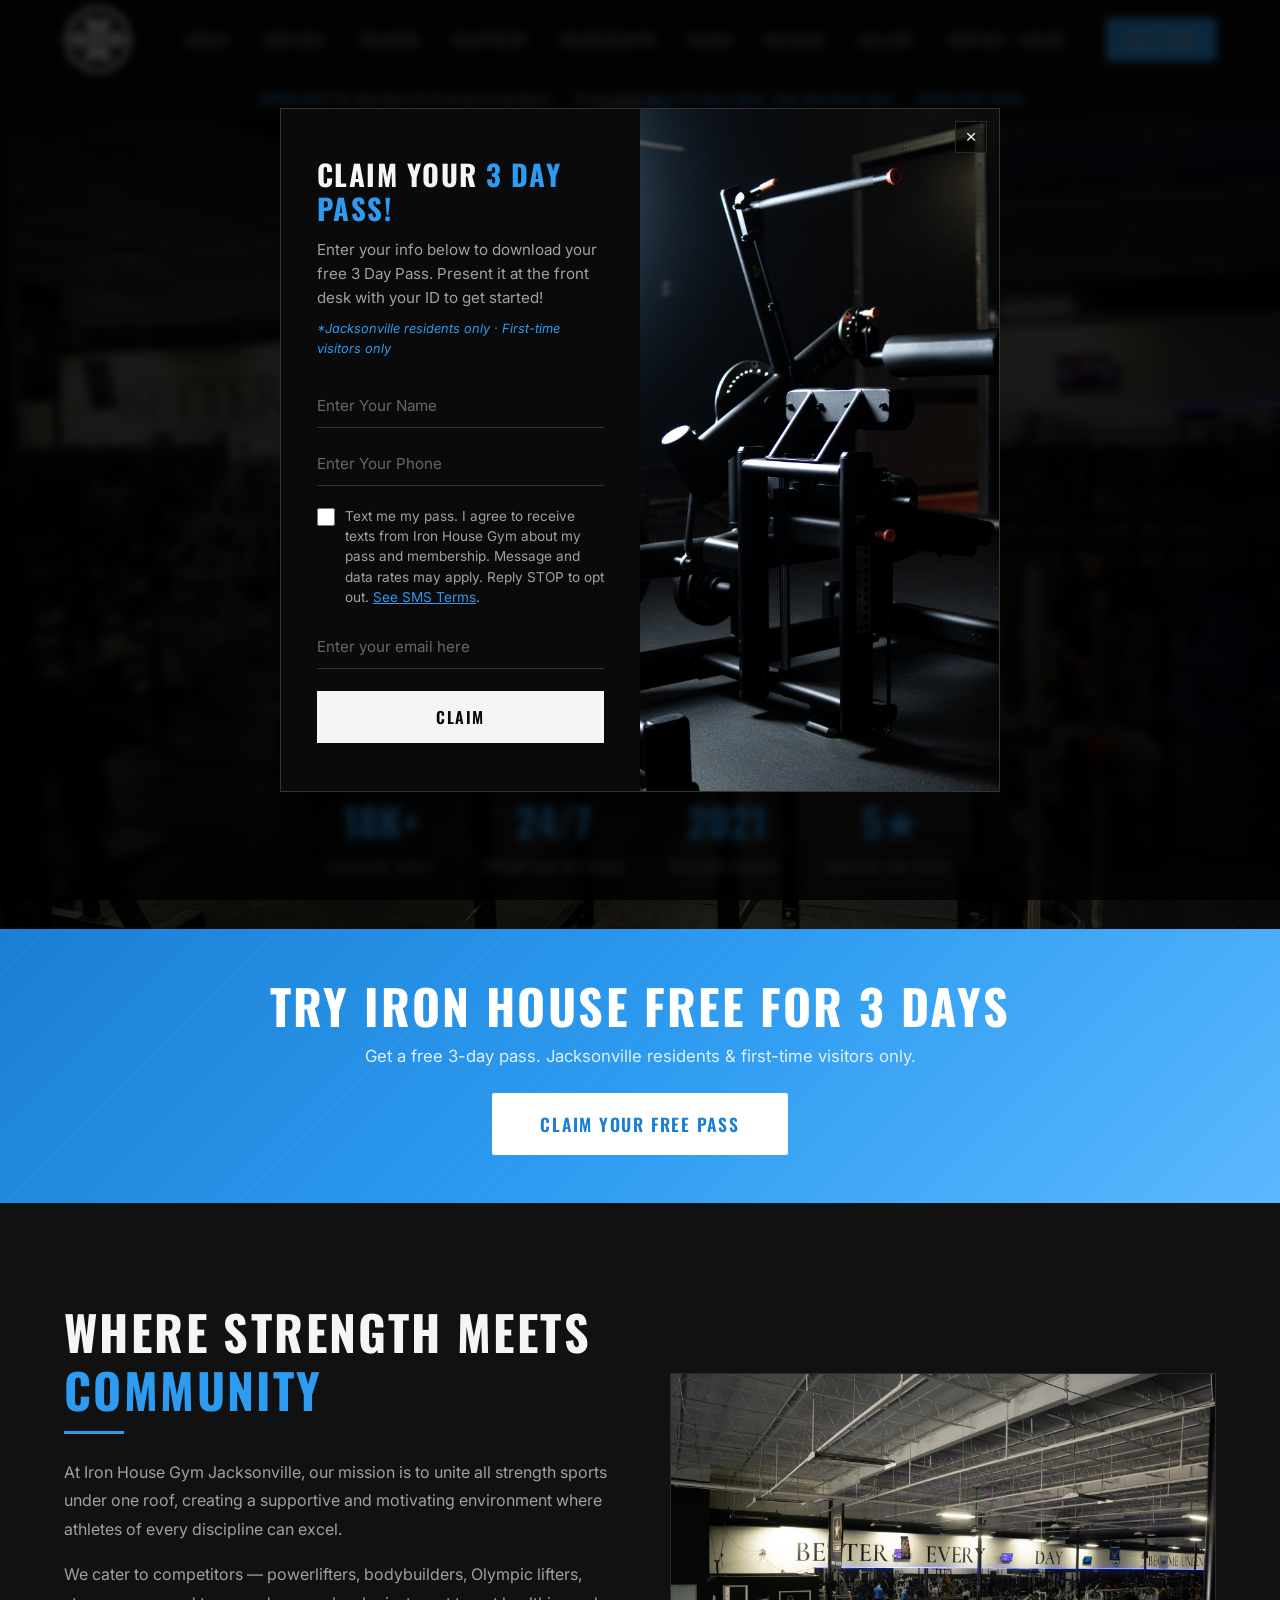
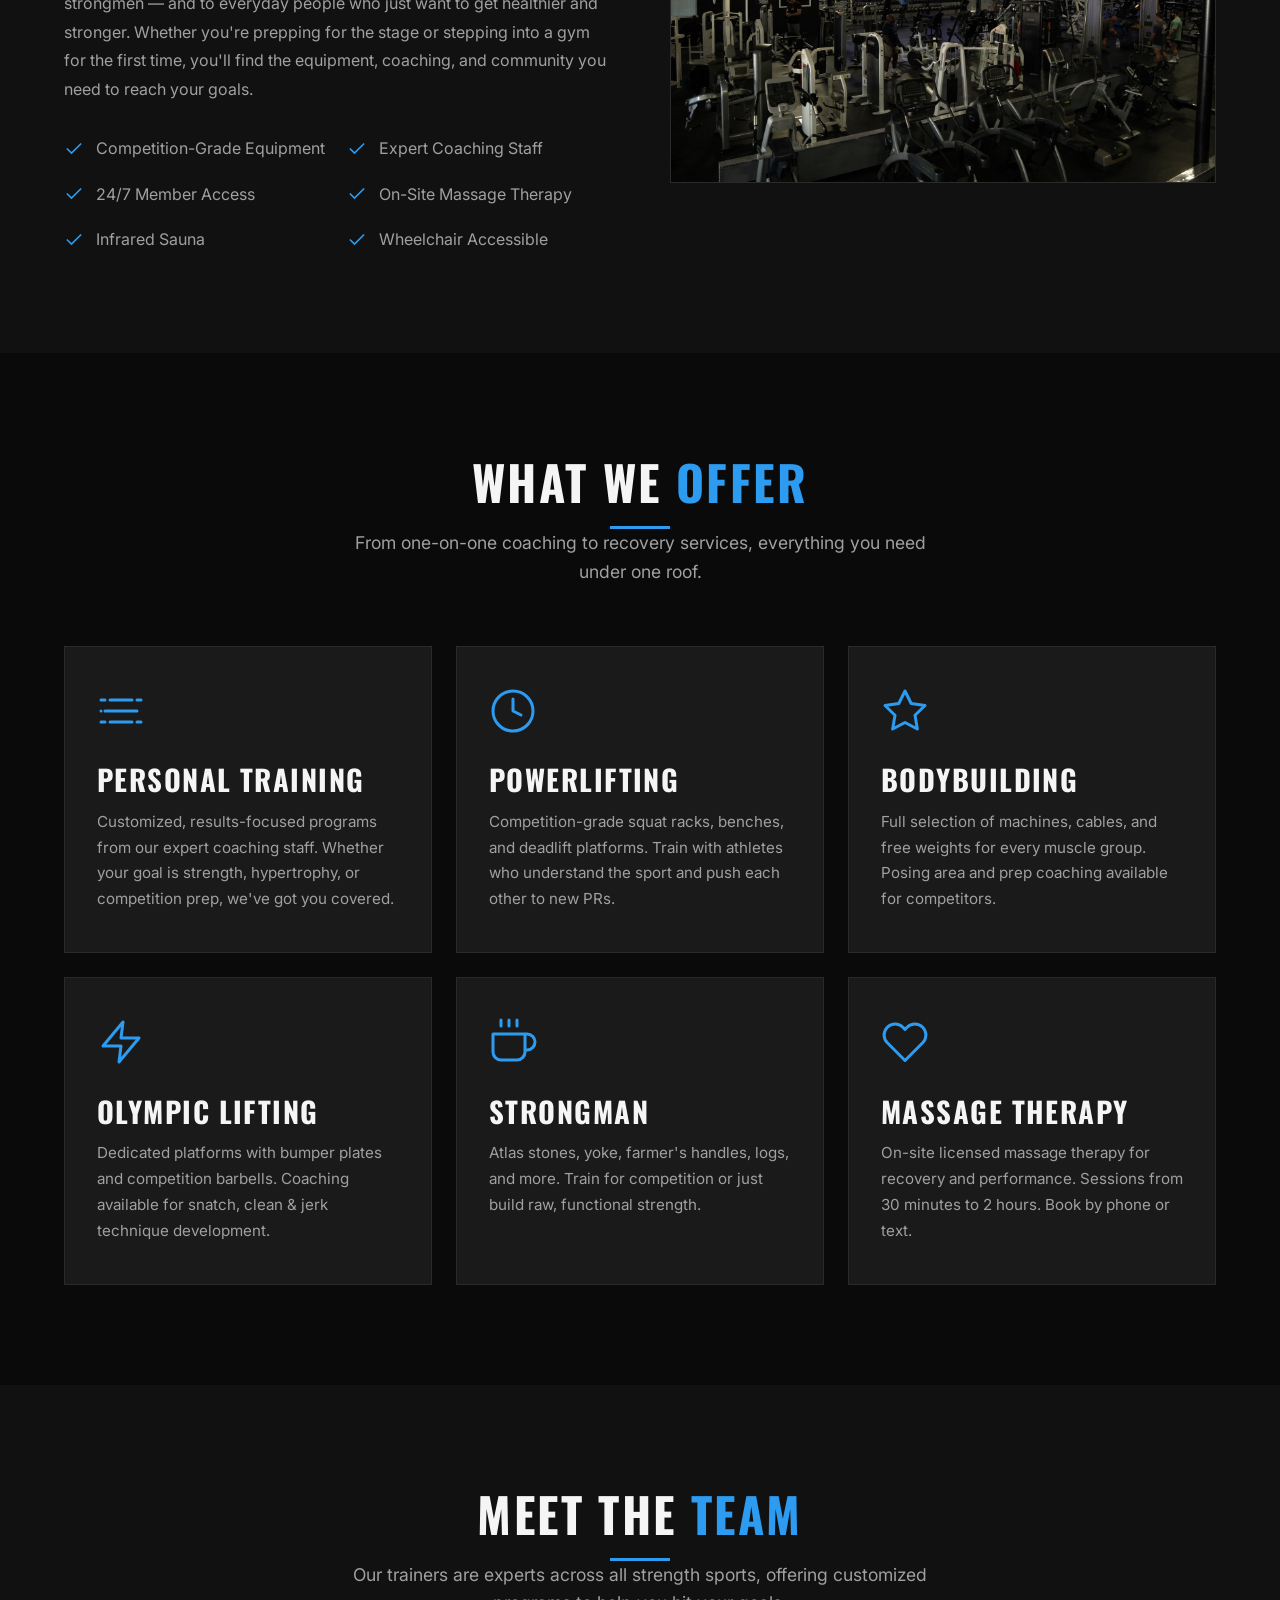
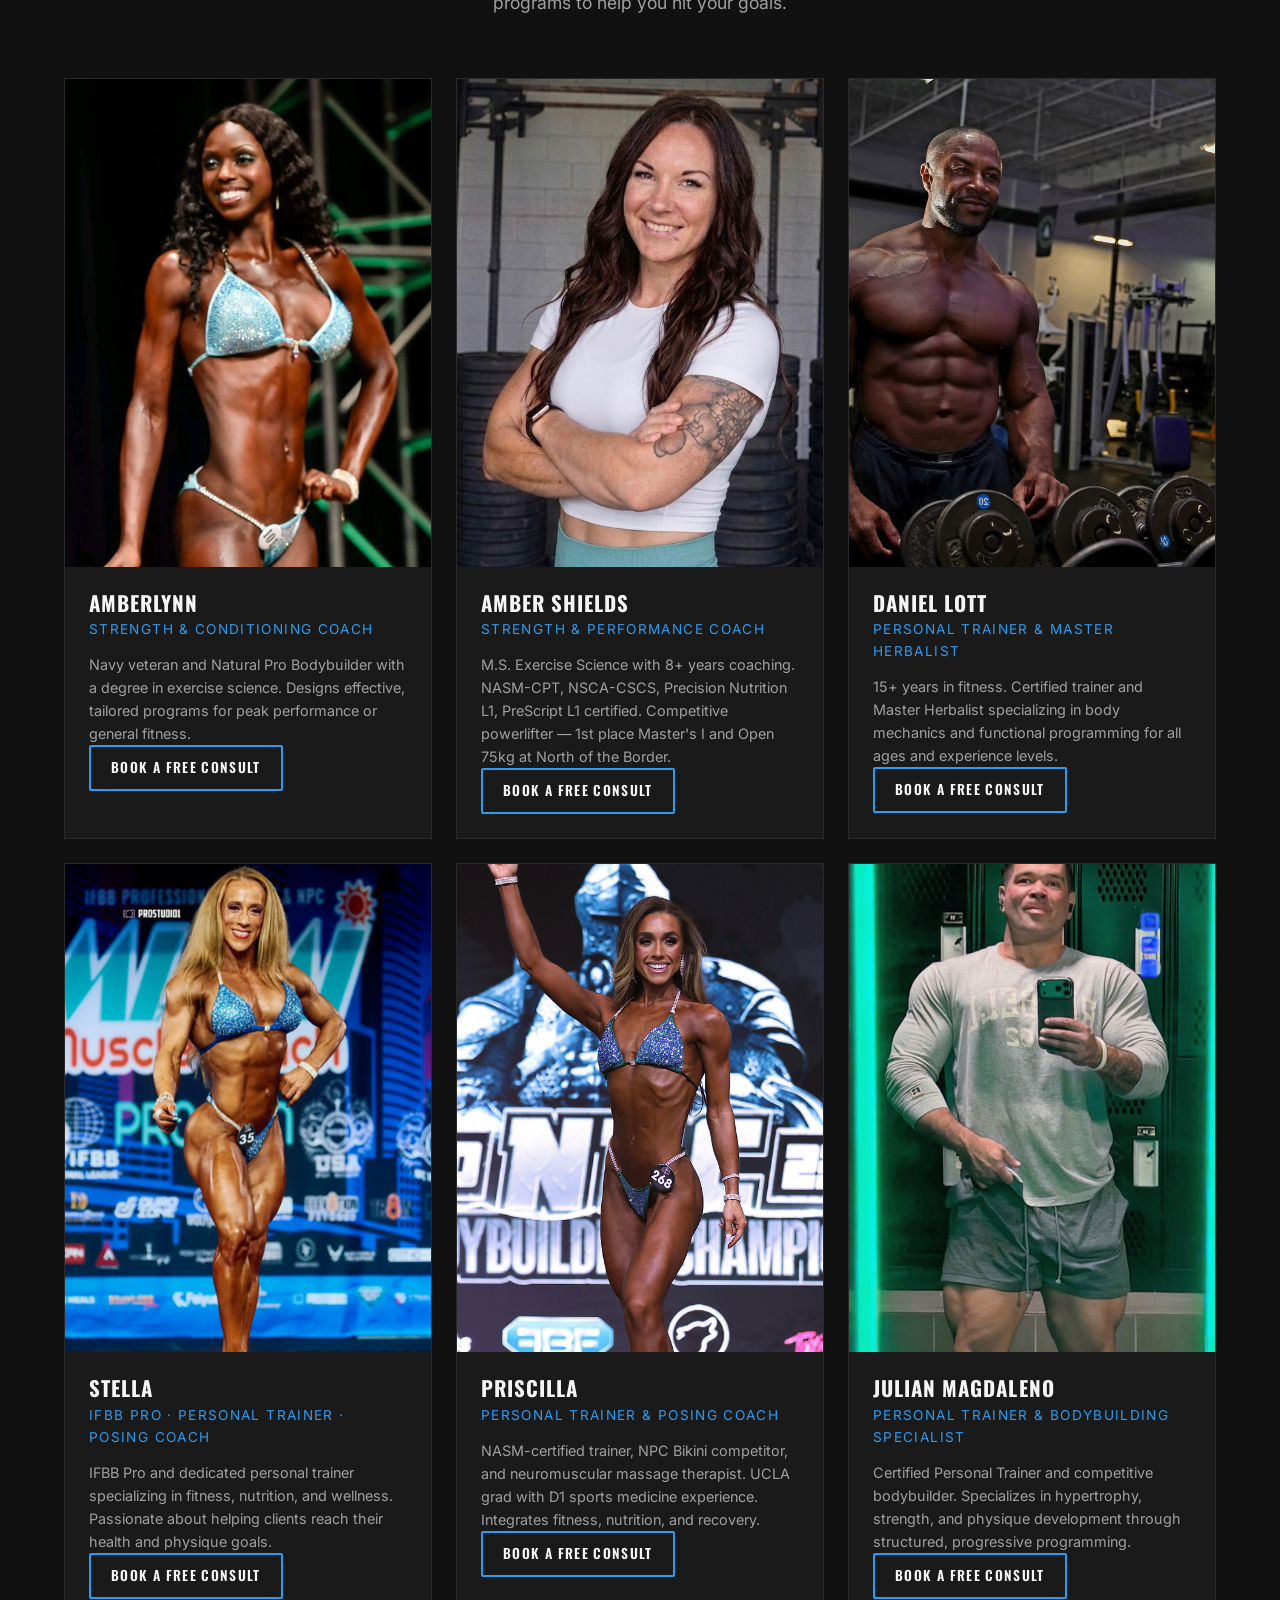
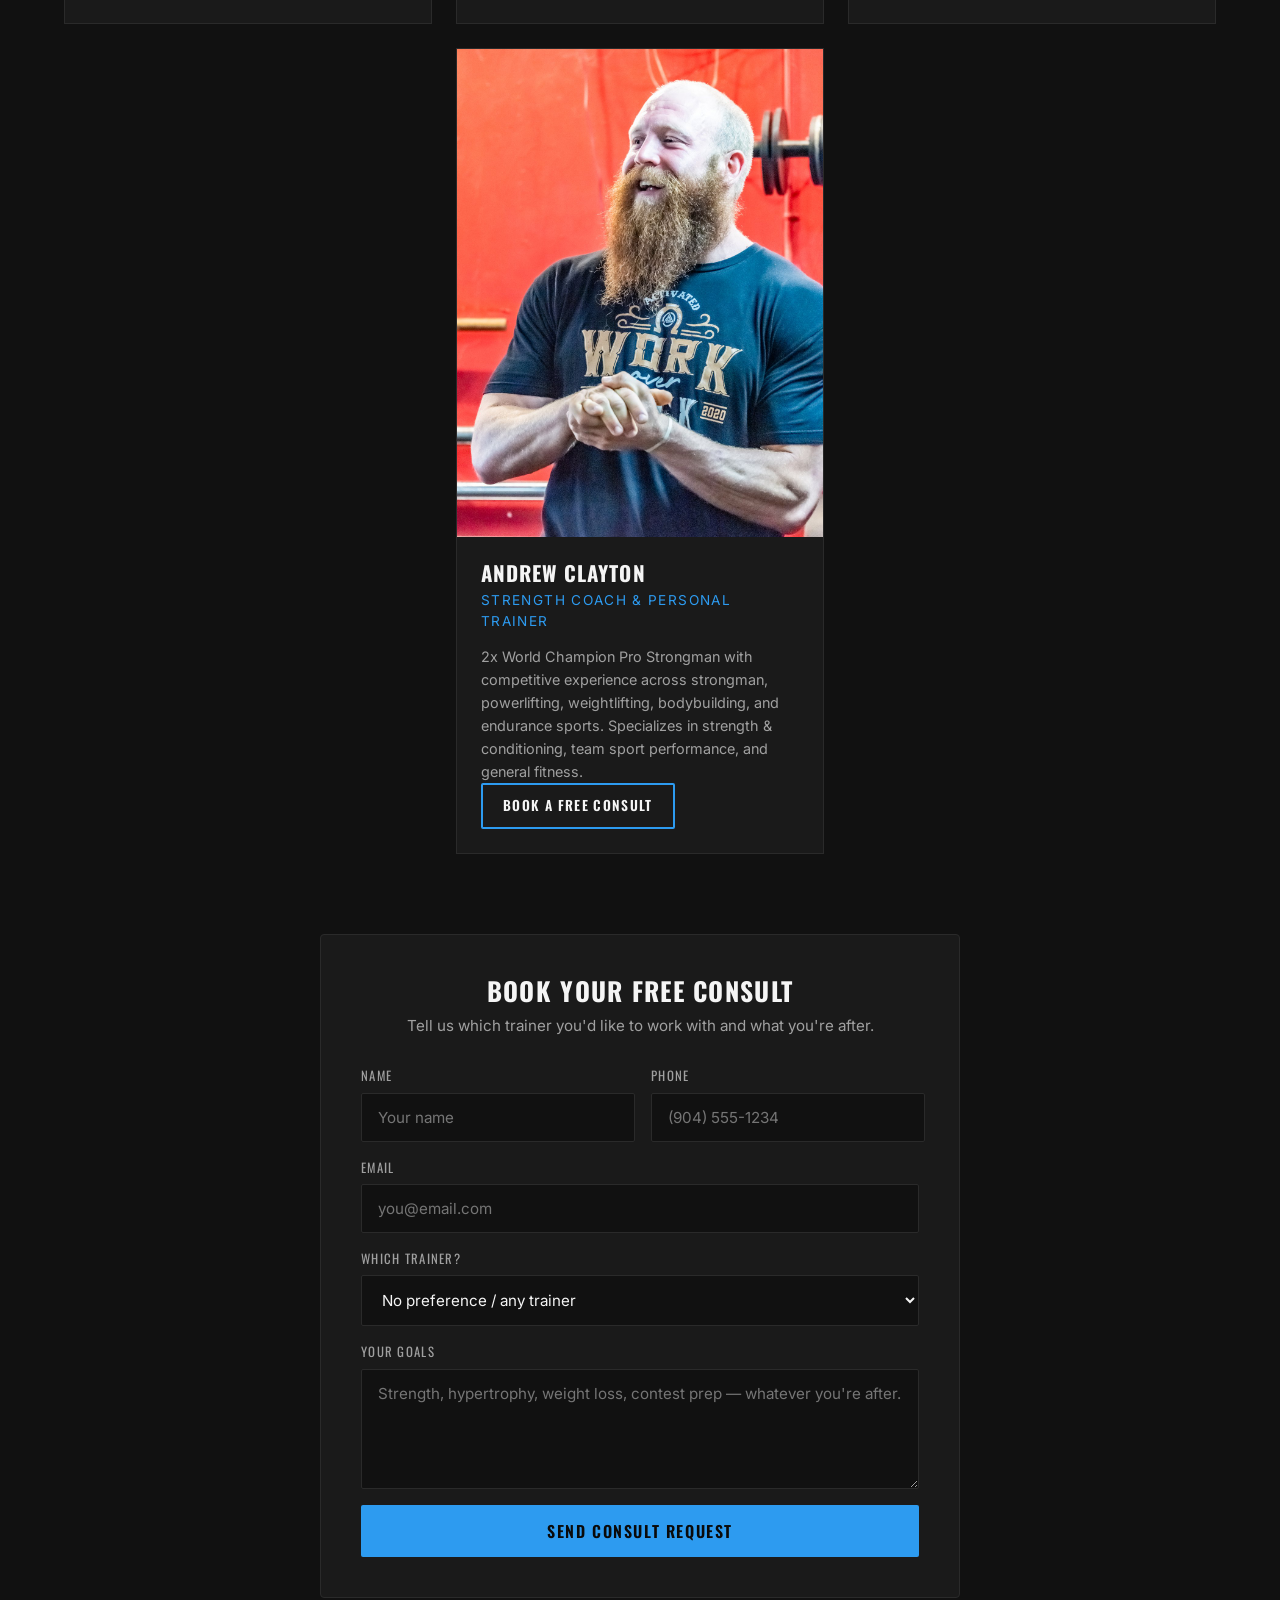
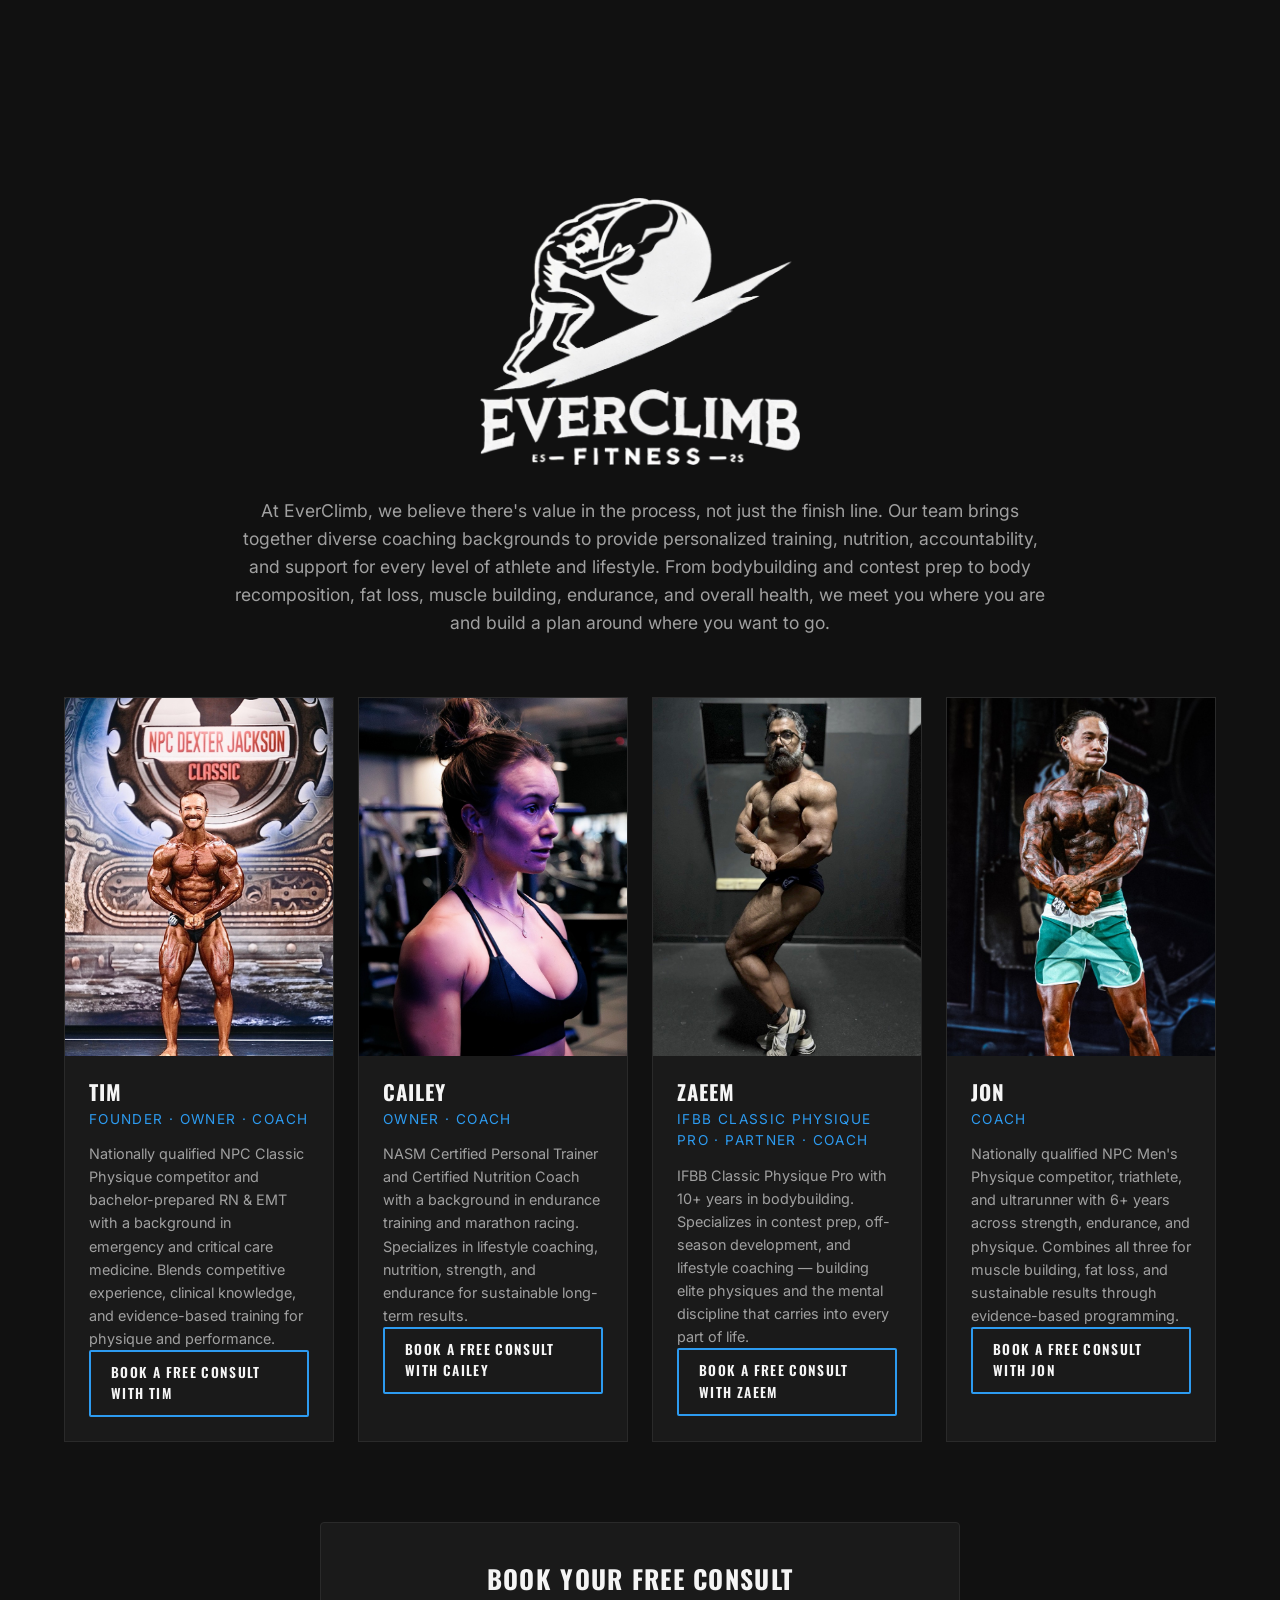
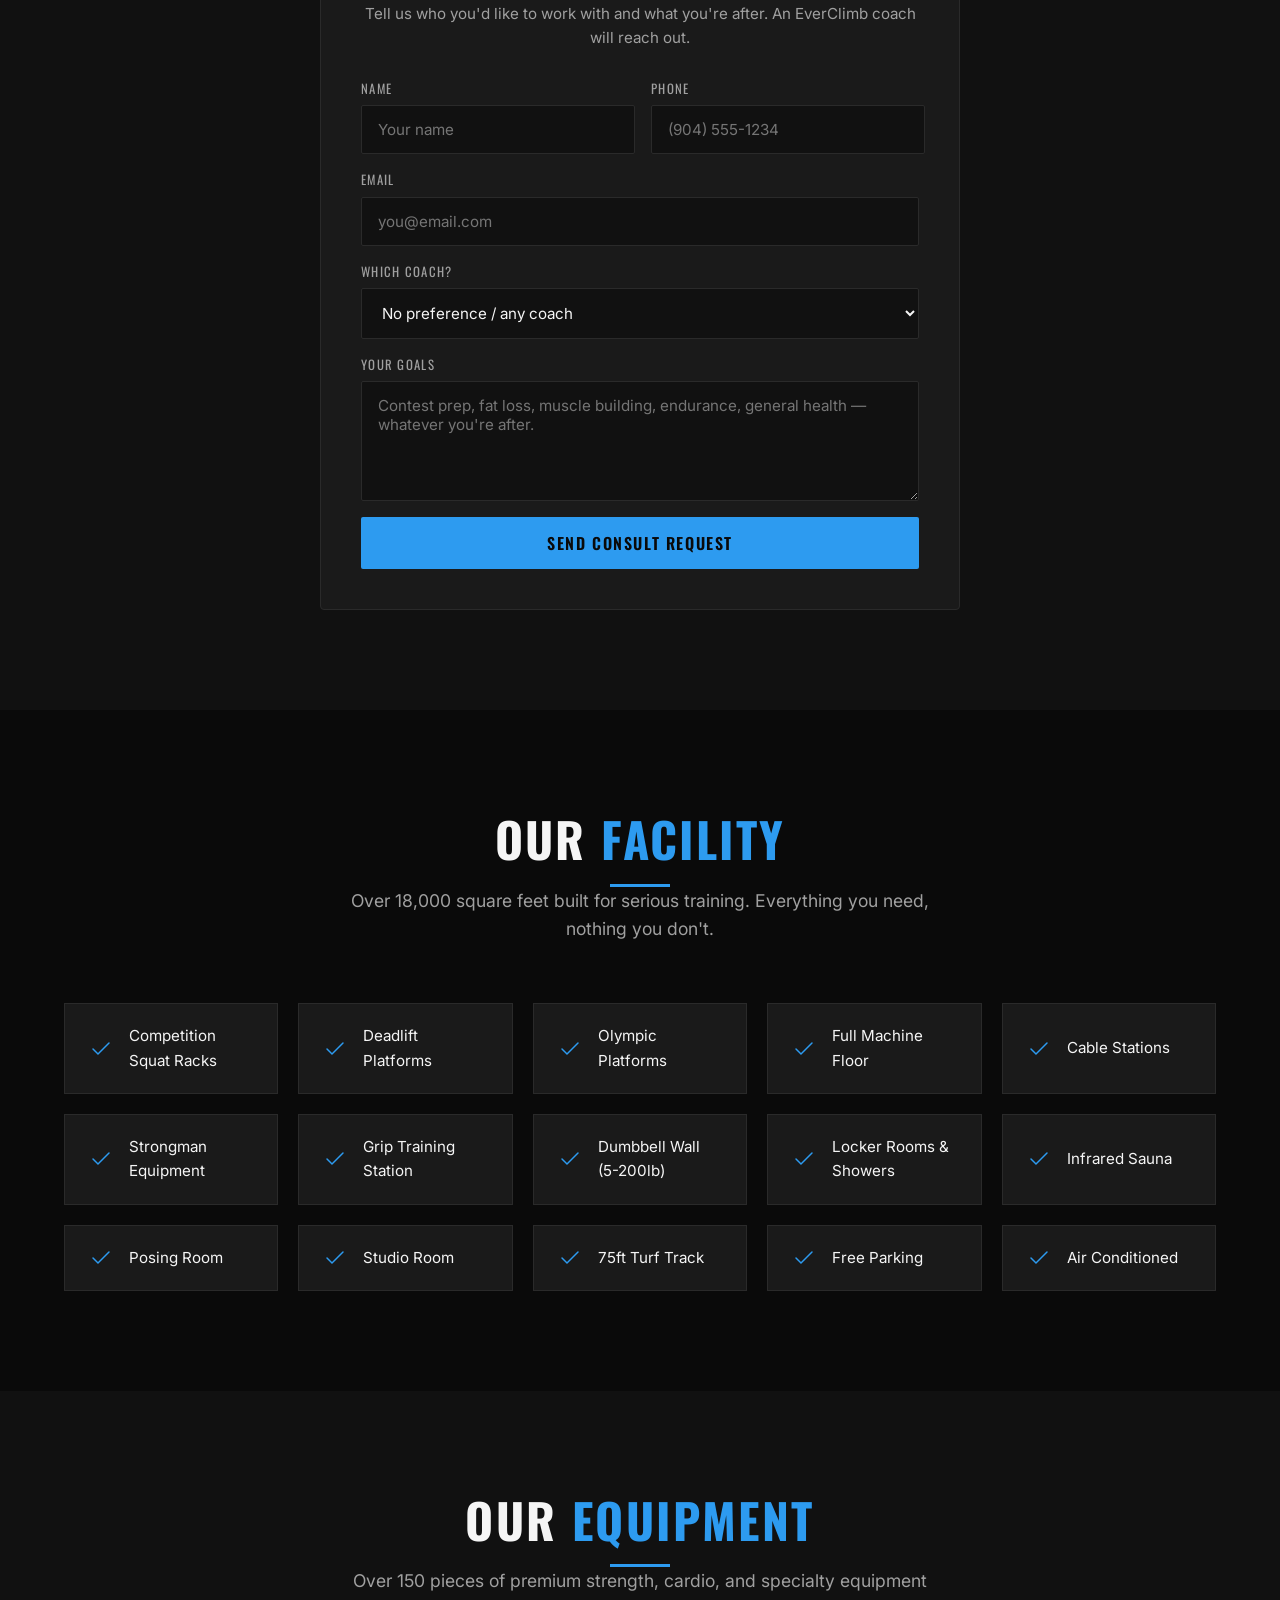
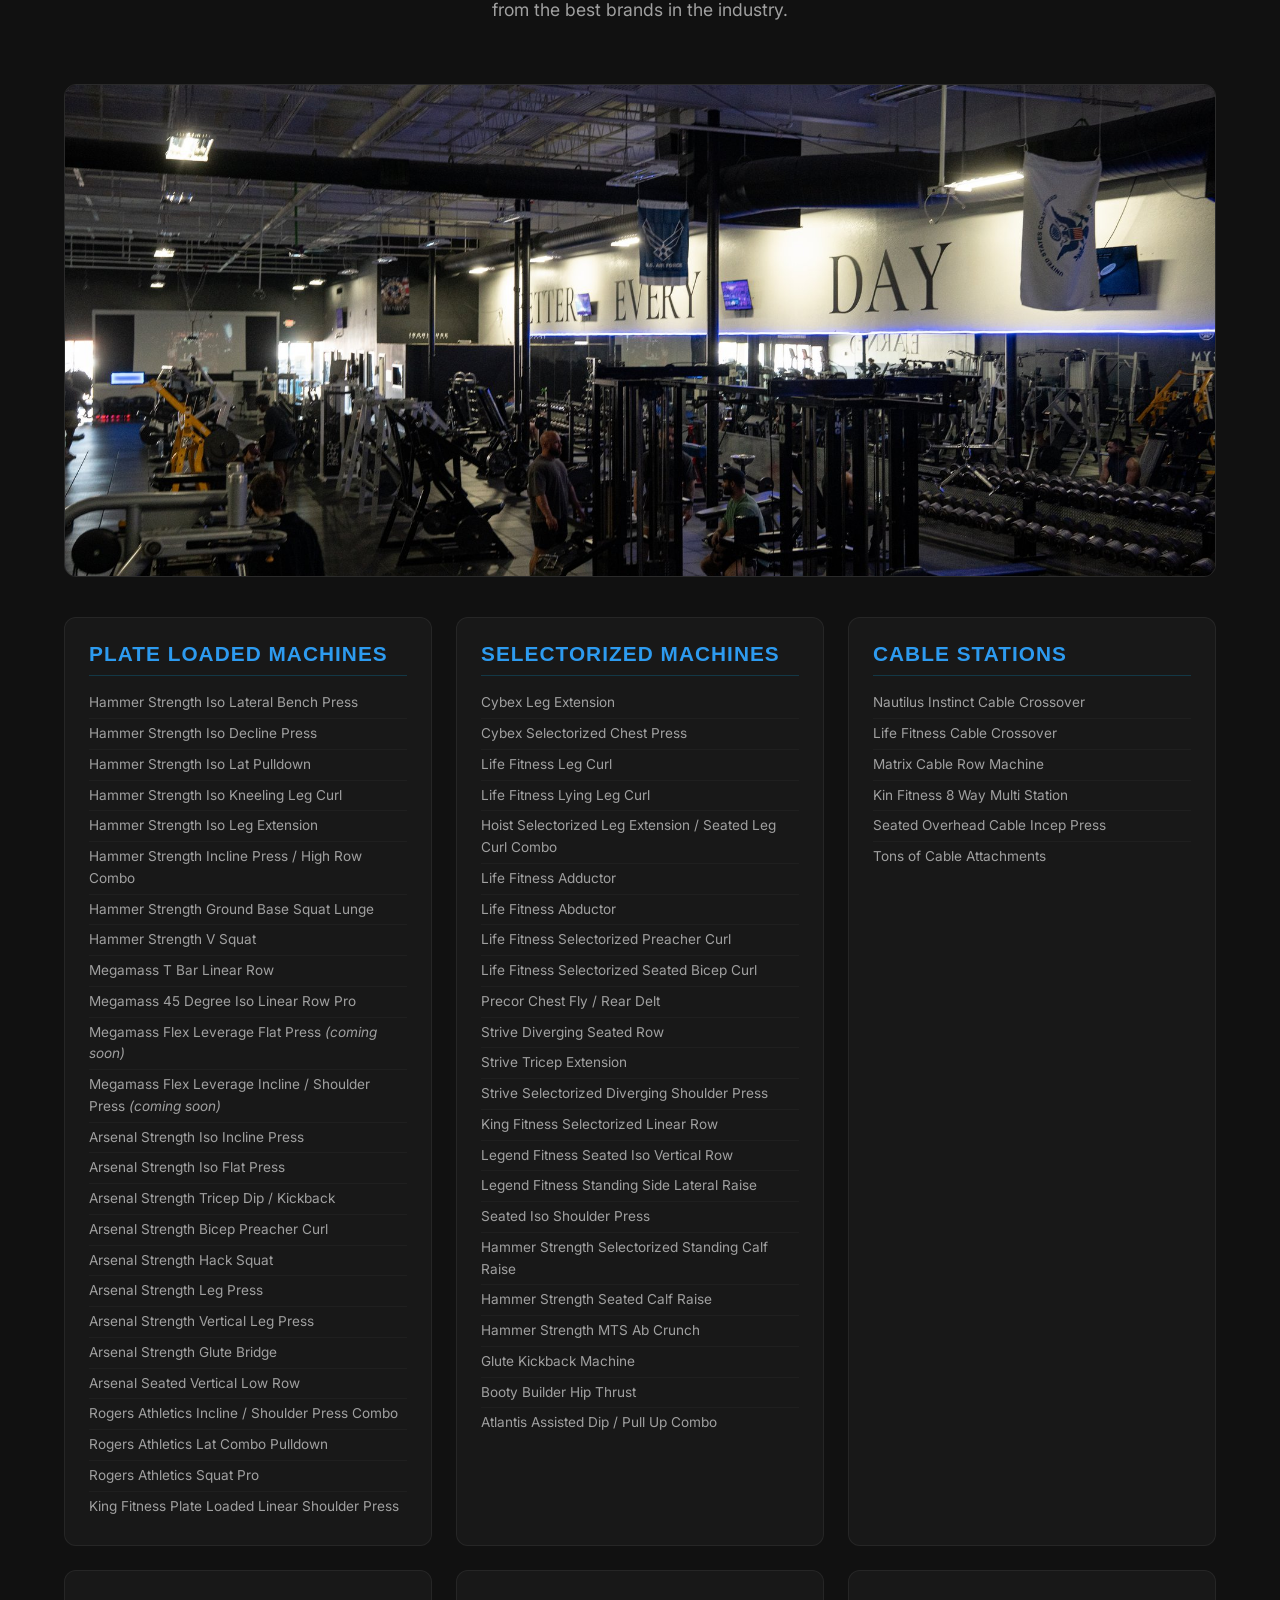
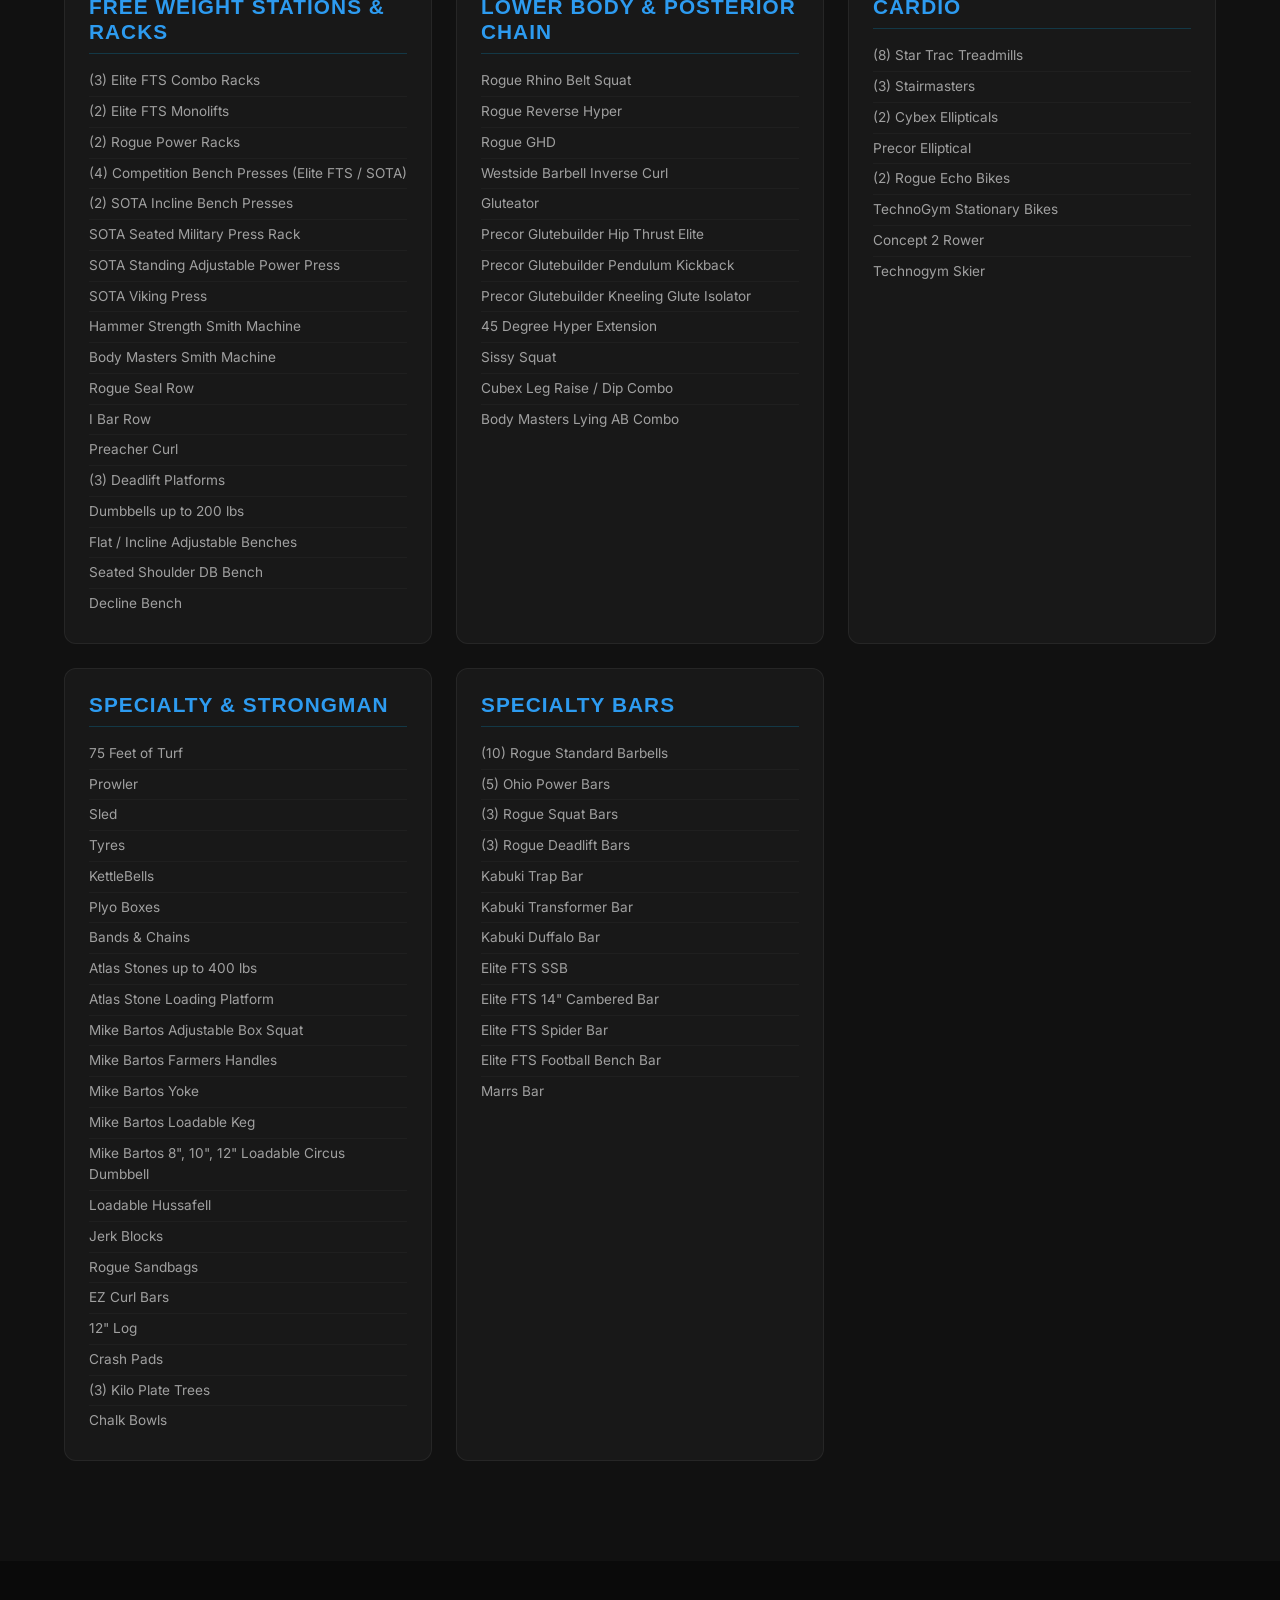
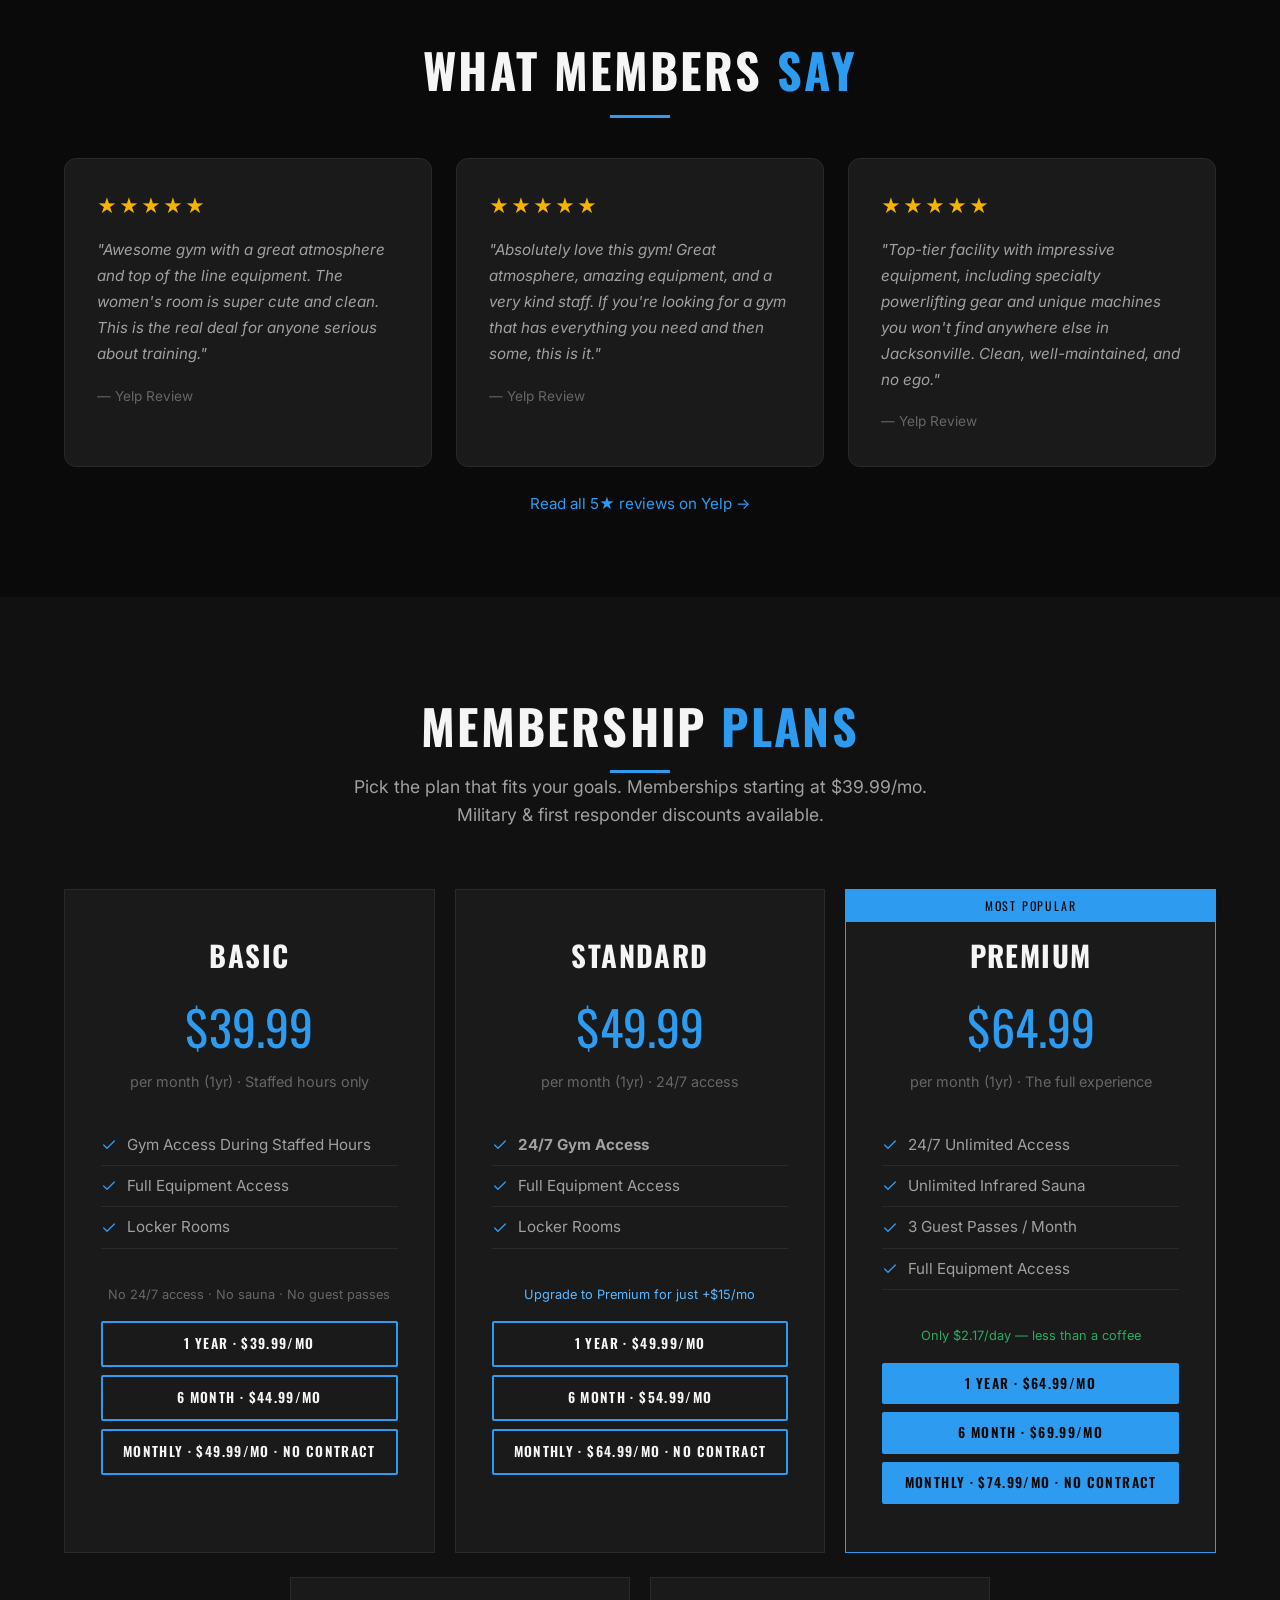
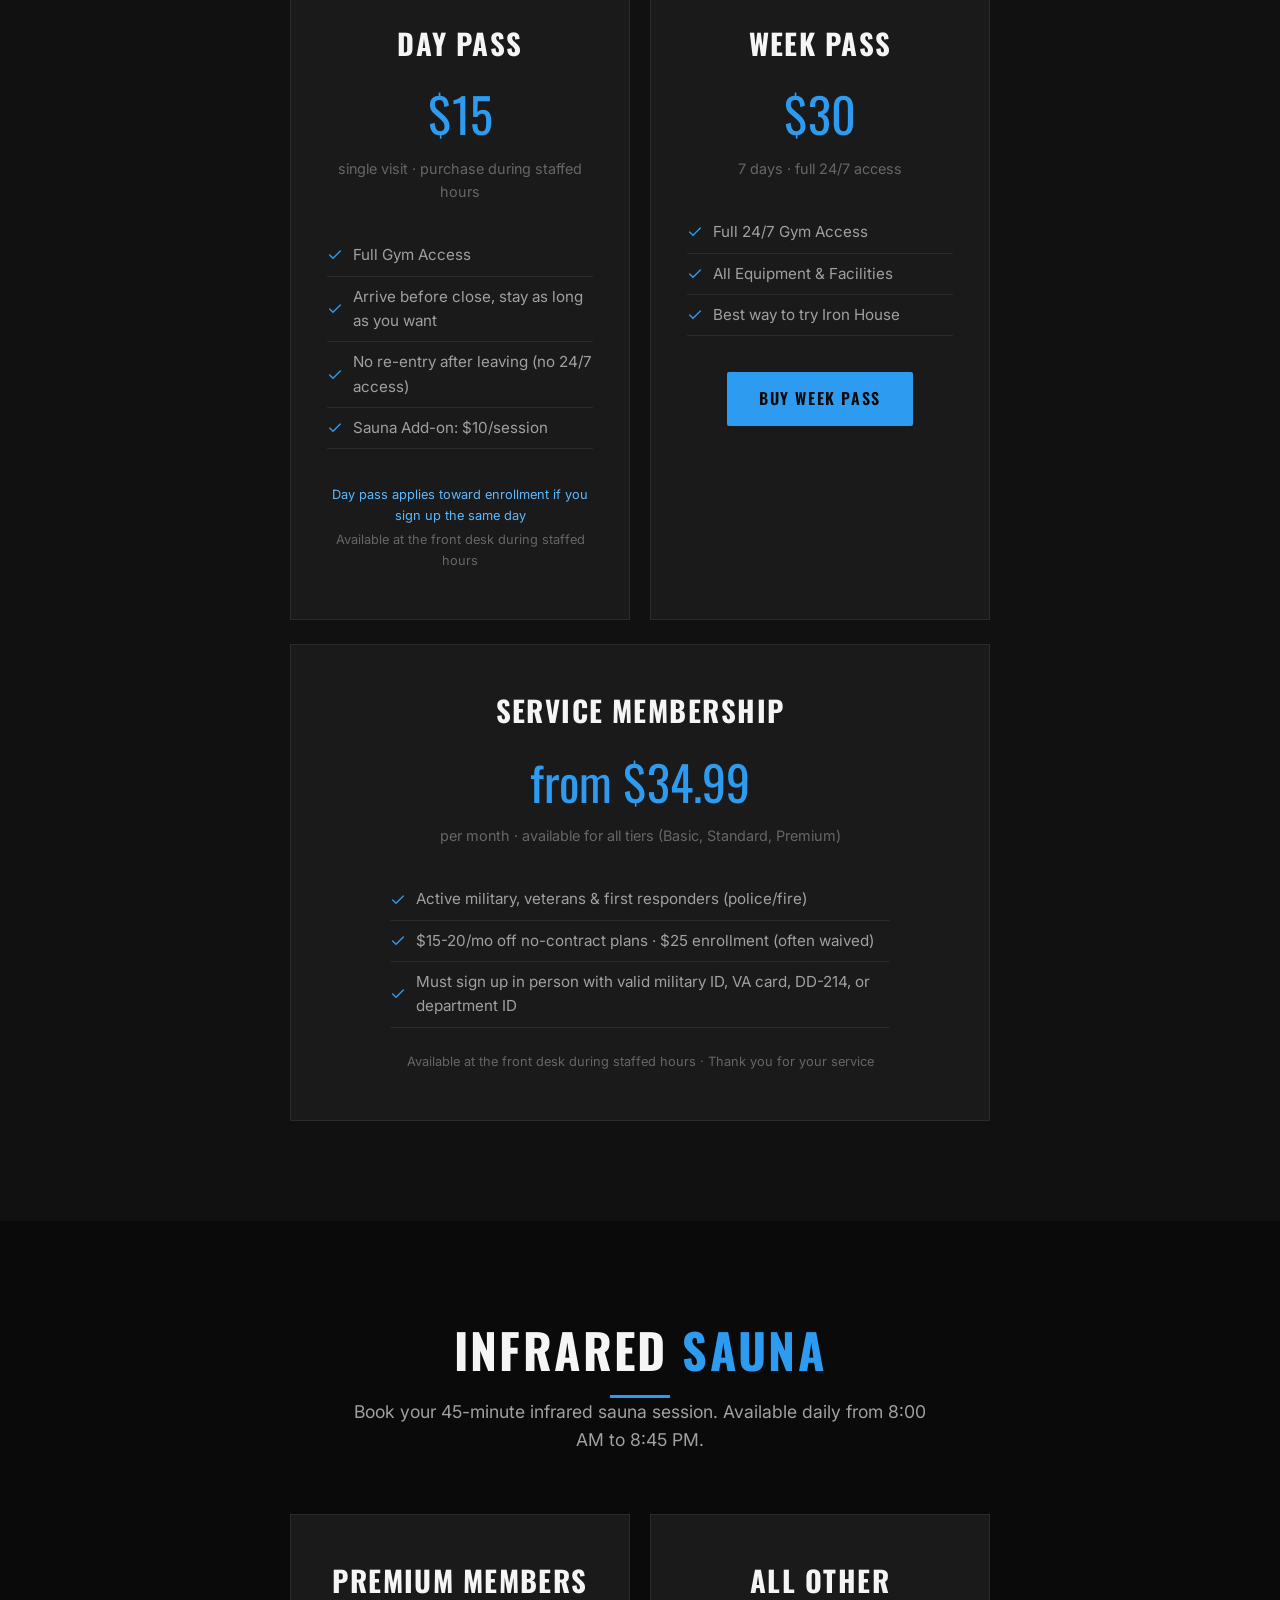
==== commit 3556df6e: "Add hours bar above the hero Thin bar sits just under the fixed header on the home page, visible on " ====
--- a/index.html
+++ b/index.html
@@ -180,6 +180,13 @@
   <!-- ======== HERO ======== -->
   <section class="hero" id="home">
     <div class="hero-bg"></div>
+    <a href="#contact" class="hours-bar">
+      <span class="hours-bar-item"><strong>OPEN 24/7</strong> for Standard &amp; Premium members</span>
+      <span class="hours-bar-sep">·</span>
+      <span class="hours-bar-item">Front desk <strong>Mon-Fri 8am-9pm · Sat-Sun 8am-7pm</strong></span>
+      <span class="hours-bar-sep">·</span>
+      <span class="hours-bar-item hours-bar-phone">(904) 329-1040</span>
+    </a>
     <div class="hero-content">
       <img src="images/logo-horizontal.png" alt="Iron House Gym" class="hero-logo">
       <p class="hero-tagline">Jacksonville's Premier Strength Gym</p>
--- a/css/style.css
+++ b/css/style.css
@@ -313,6 +313,60 @@
   z-index: 0;
 }
 
+.hours-bar {
+  position: absolute;
+  top: var(--header-height);
+  left: 0;
+  right: 0;
+  z-index: 3;
+  display: flex;
+  align-items: center;
+  justify-content: center;
+  flex-wrap: wrap;
+  gap: 0 10px;
+  padding: 10px 20px;
+  background: rgba(10, 10, 10, 0.85);
+  border-bottom: 1px solid rgba(255, 255, 255, 0.08);
+  color: var(--text-secondary);
+  font-size: 0.85rem;
+  line-height: 1.4;
+  text-align: center;
+  text-decoration: none;
+  transition: background var(--transition);
+}
+.hours-bar:hover {
+  background: rgba(10, 10, 10, 0.95);
+}
+.hours-bar strong {
+  color: var(--text-primary);
+  font-weight: 600;
+}
+.hours-bar .hours-bar-item strong:first-child {
+  color: var(--accent);
+}
+.hours-bar-sep {
+  color: rgba(255, 255, 255, 0.25);
+}
+.hours-bar-phone {
+  color: var(--accent);
+  font-weight: 600;
+}
+
+@media (max-width: 640px) {
+  .hours-bar {
+    font-size: 0.78rem;
+    padding: 8px 14px;
+    gap: 0 6px;
+  }
+  .hours-bar-sep {
+    display: none;
+  }
+  .hours-bar-item {
+    display: block;
+    width: 100%;
+  }
+}
+
 .hero-bg::after {
   content: '';
   position: absolute;
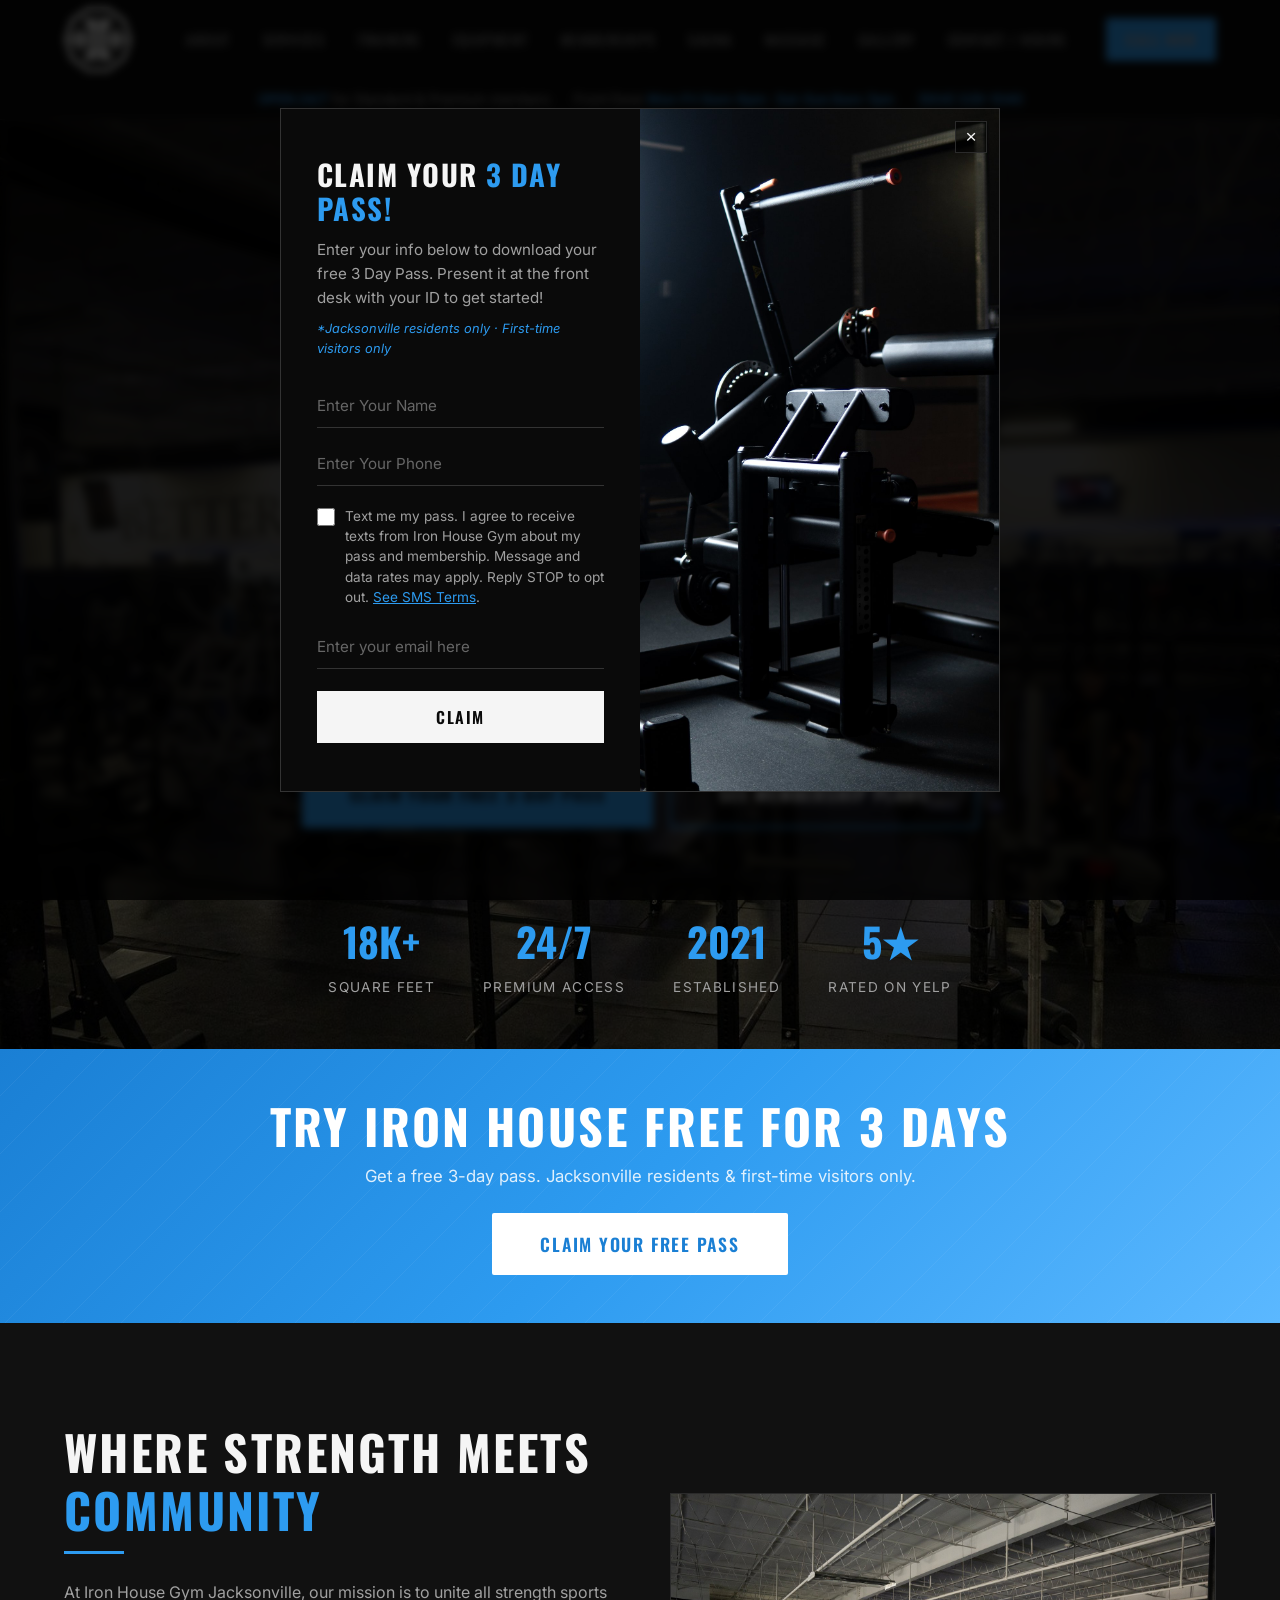
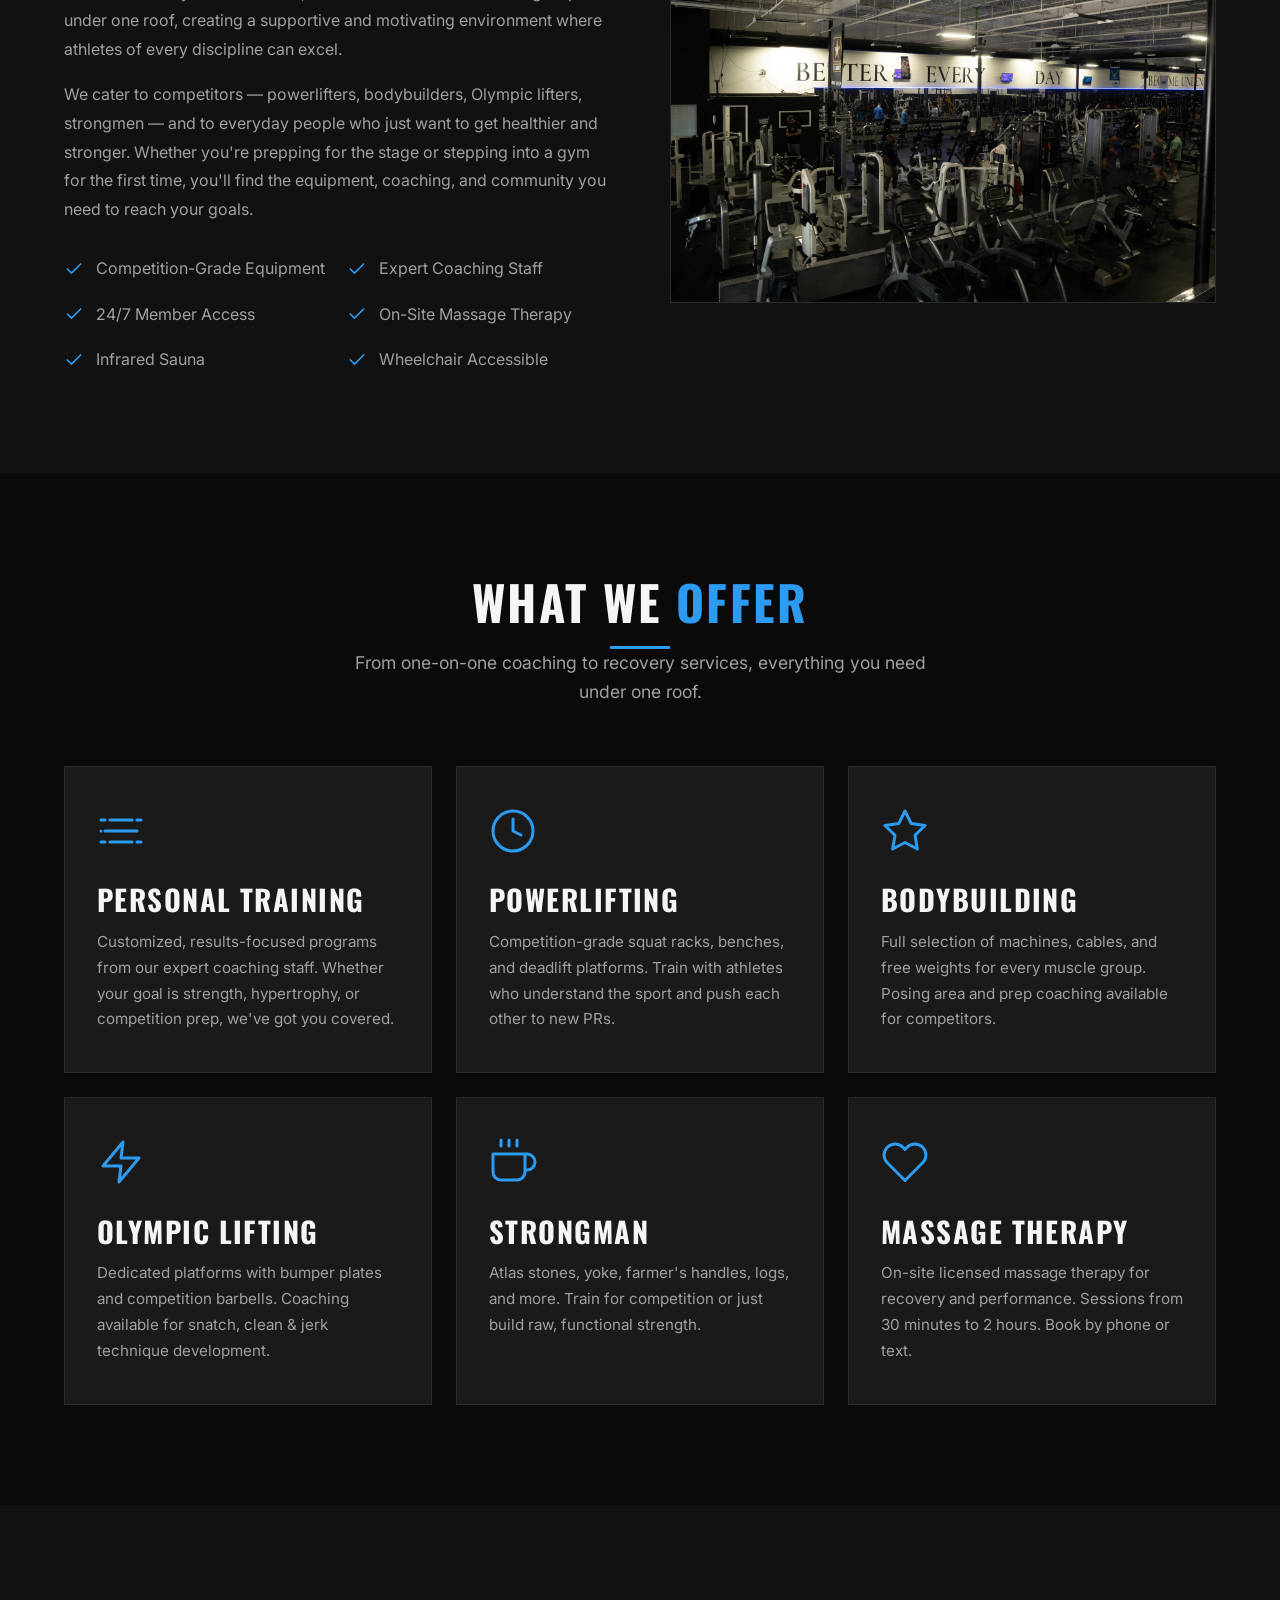
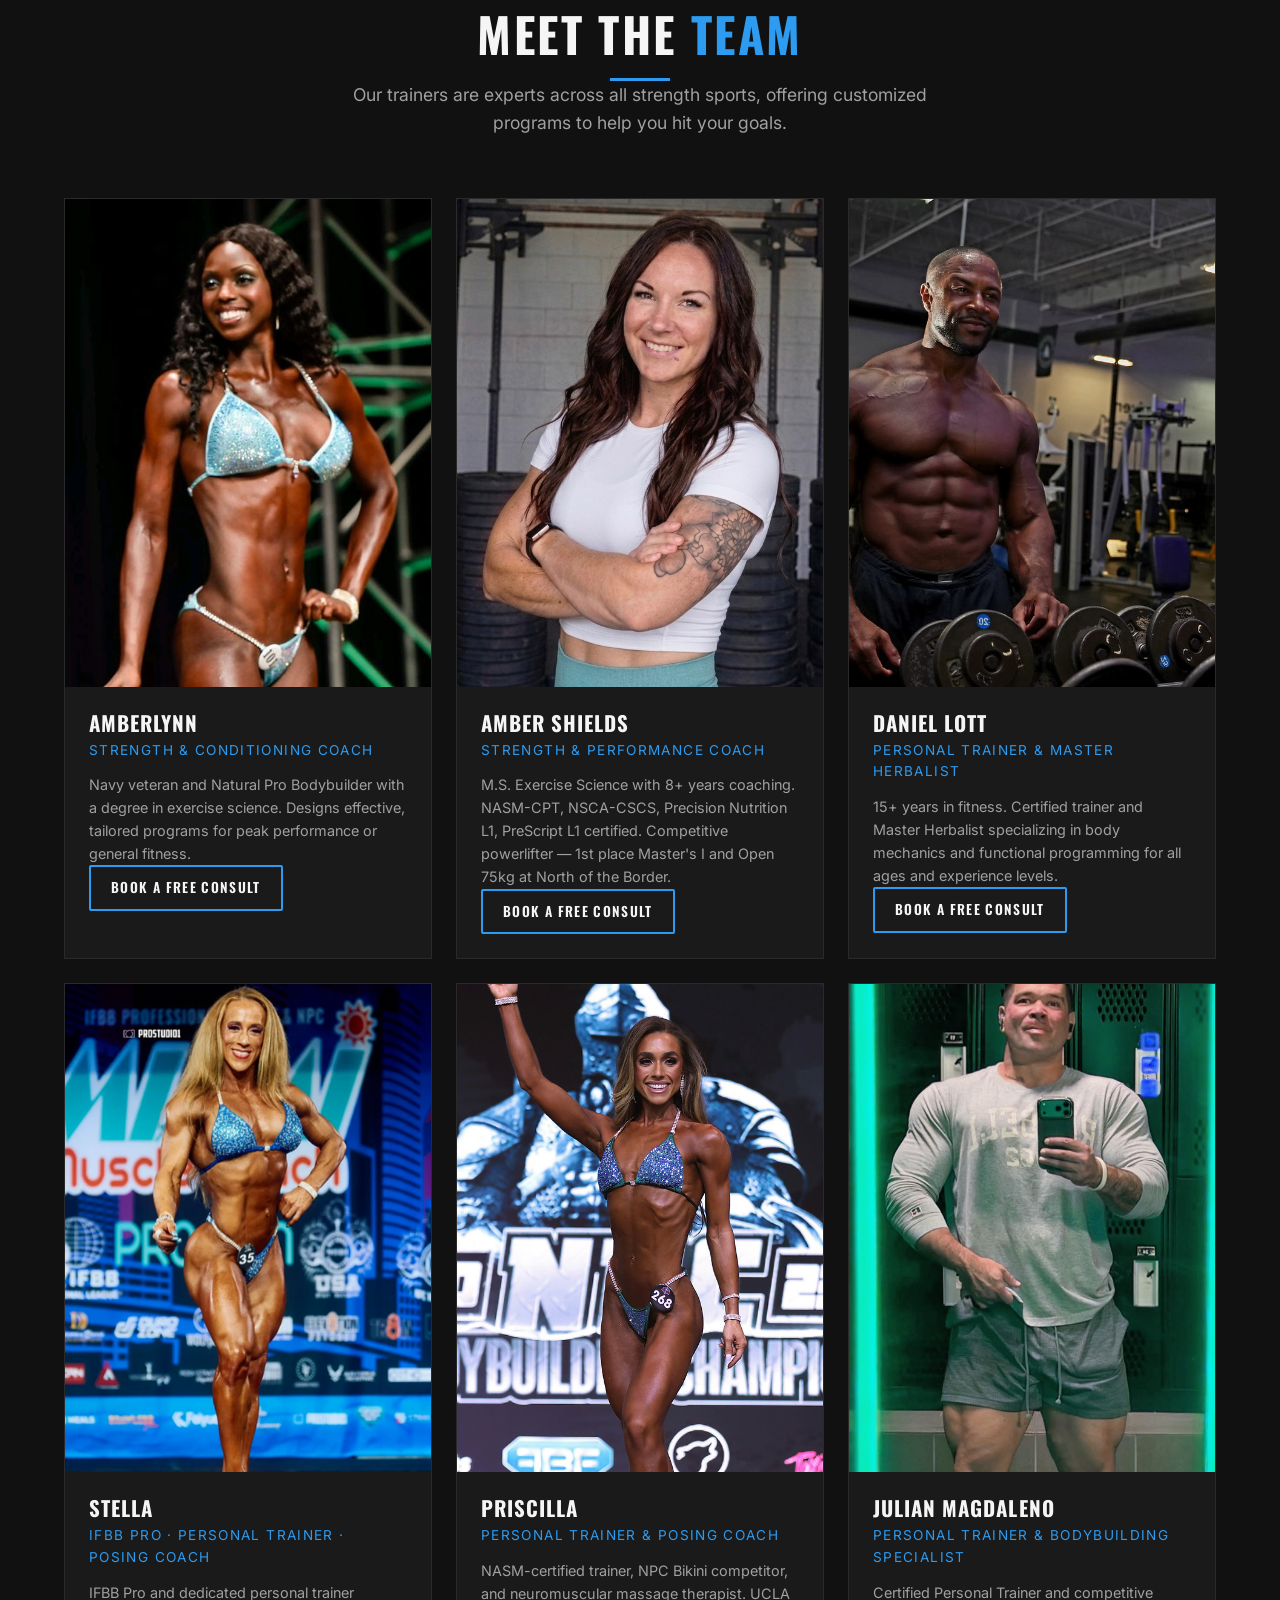
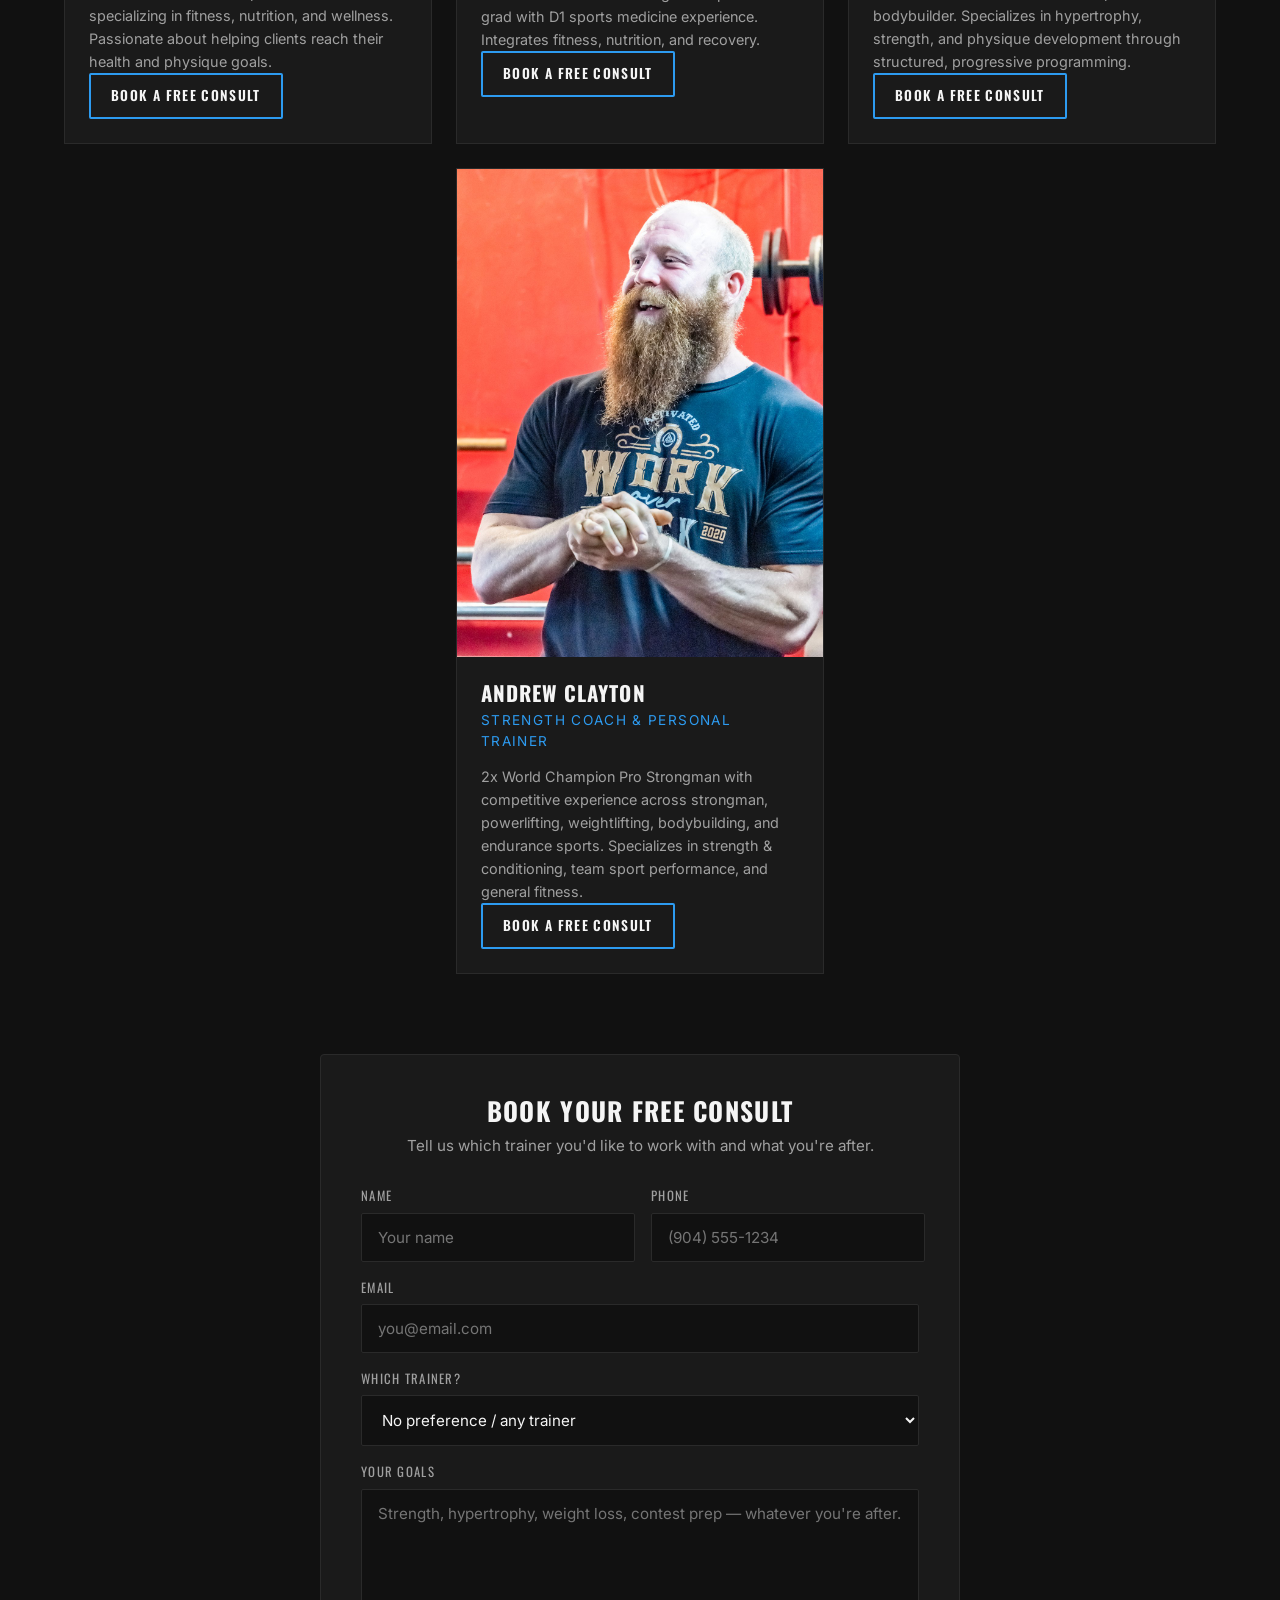
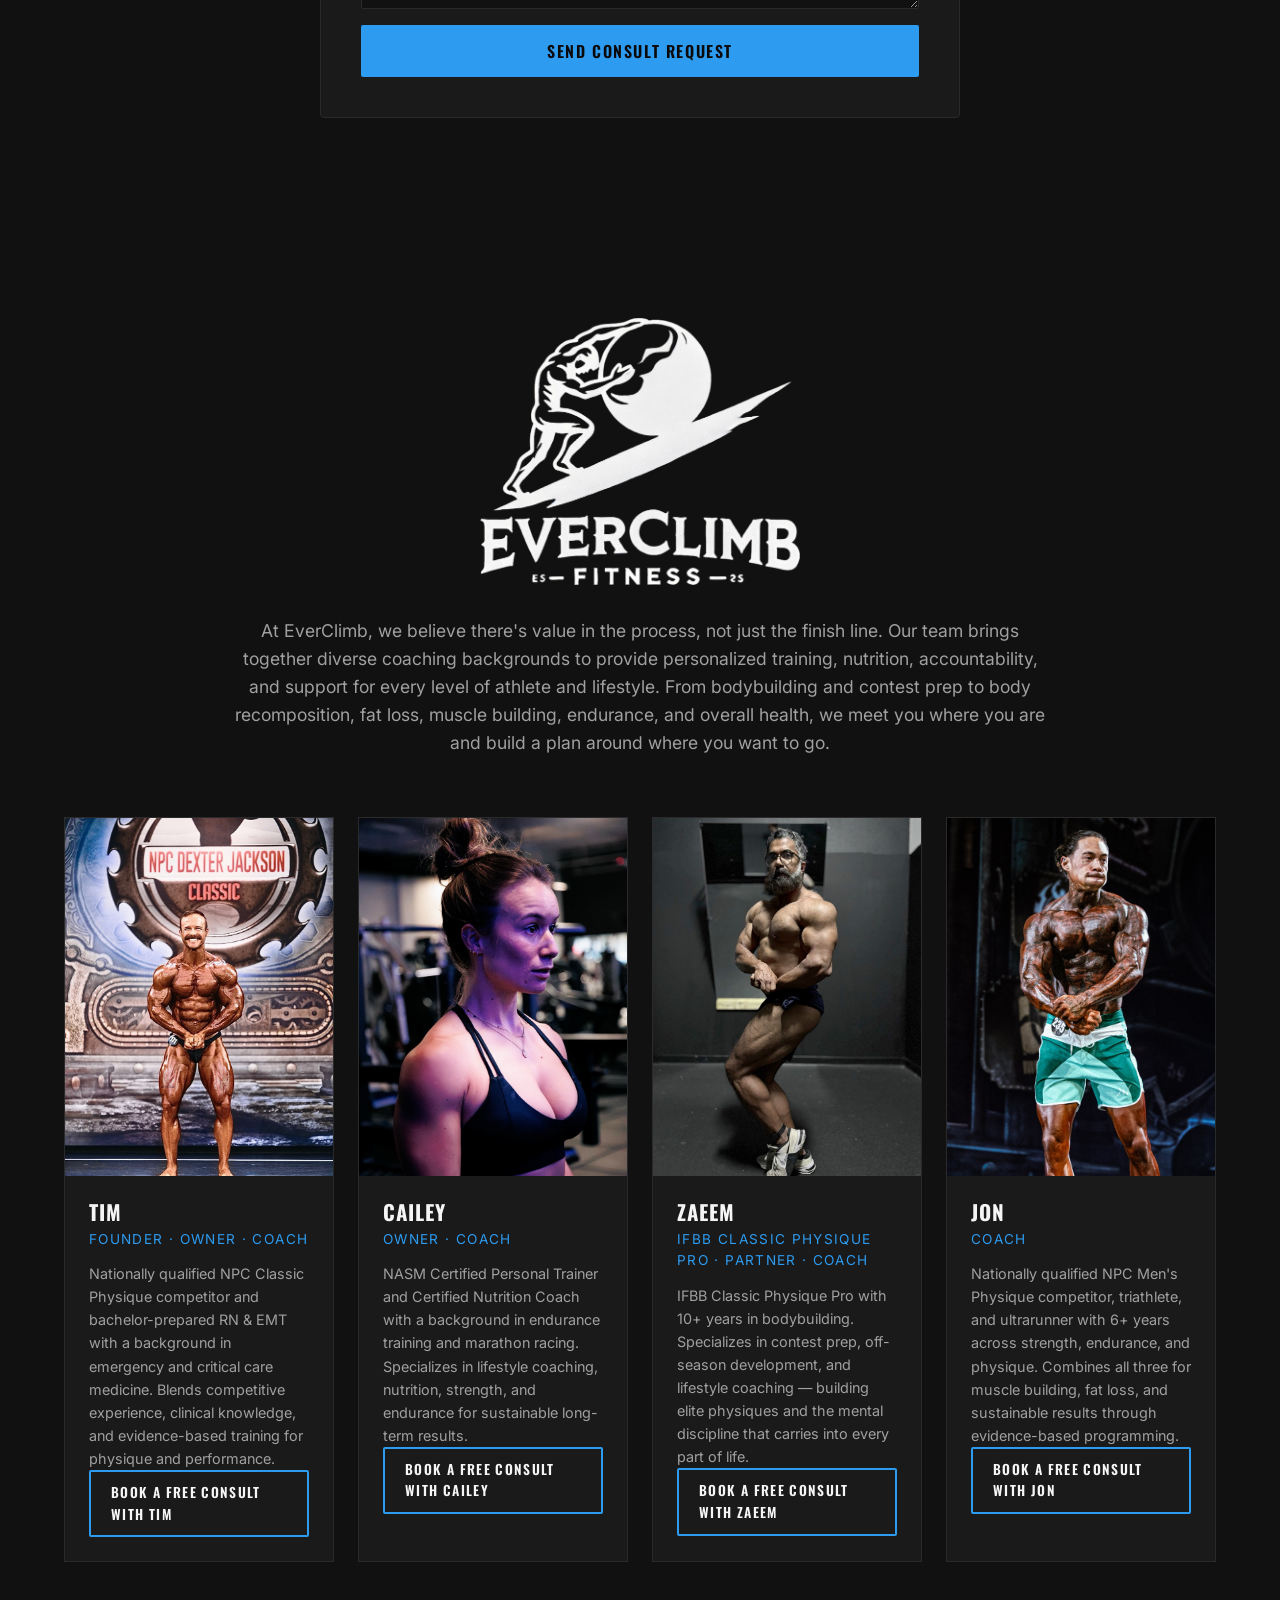
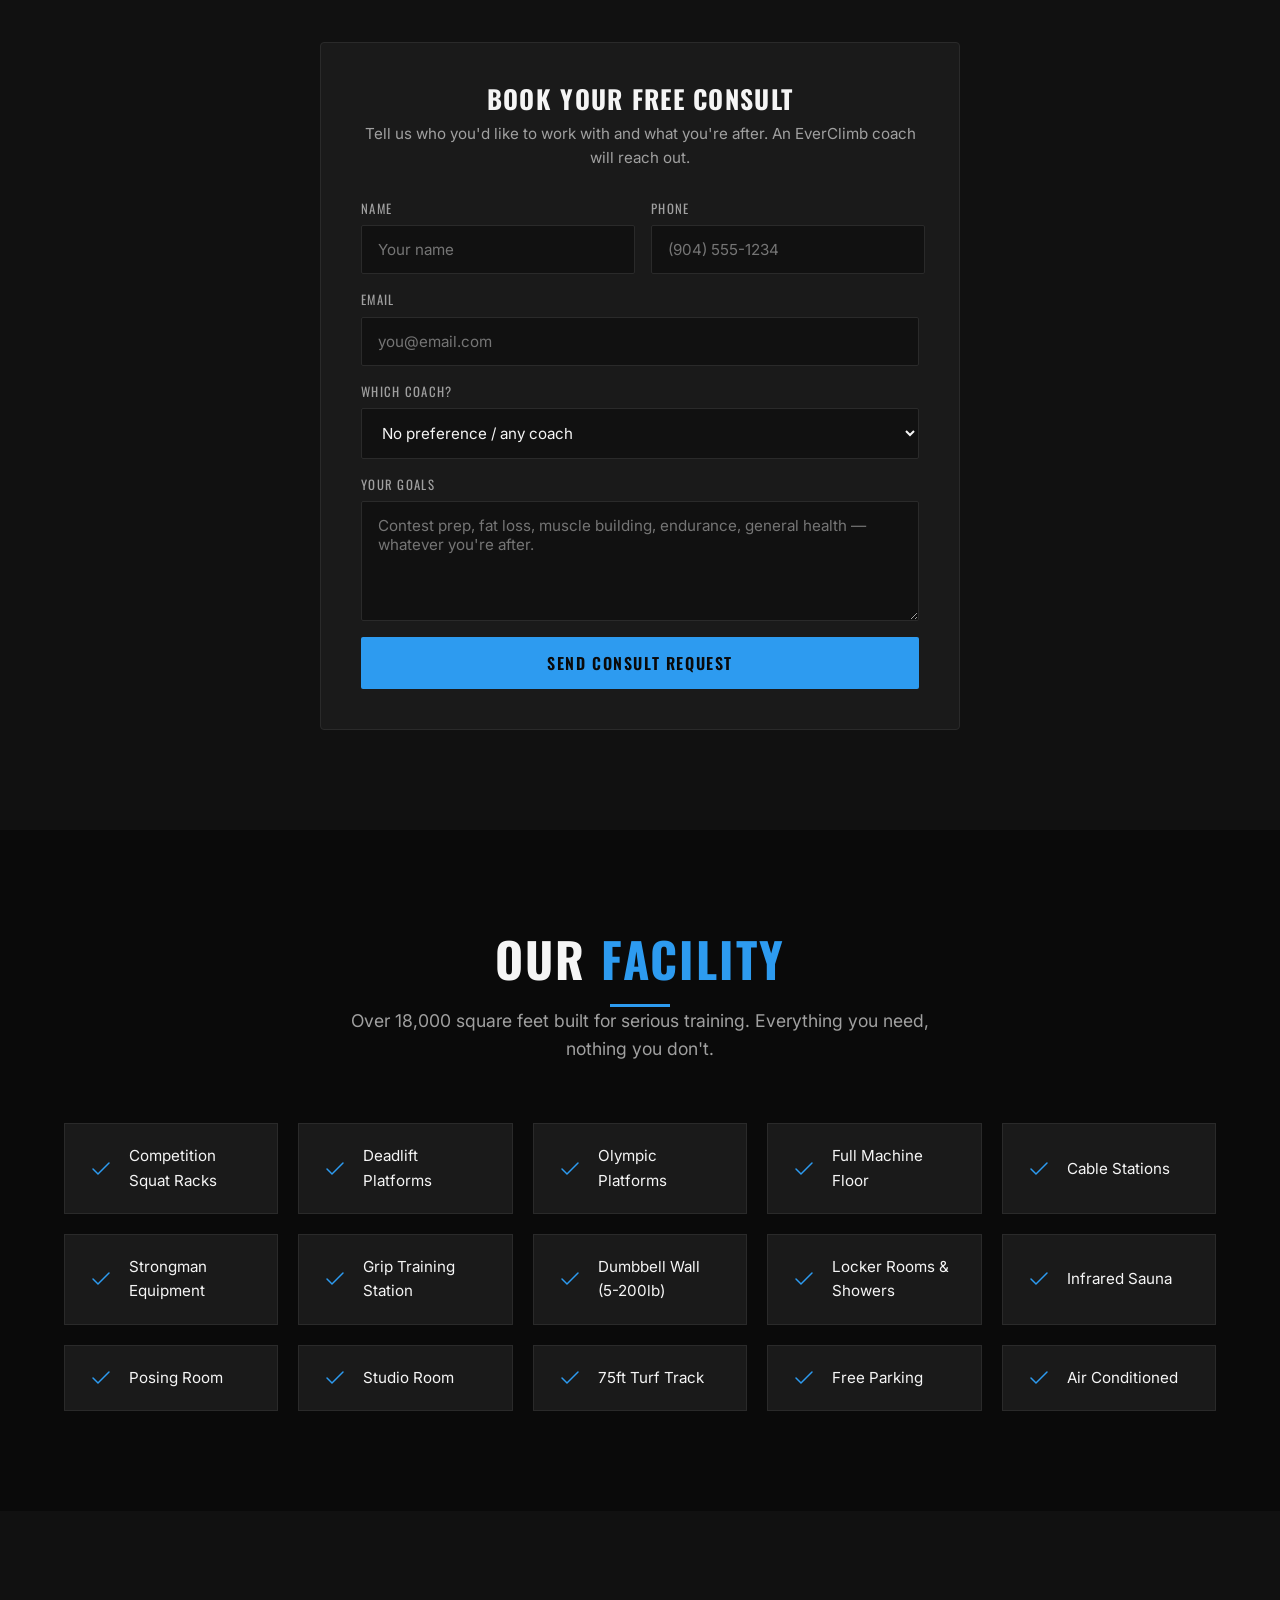
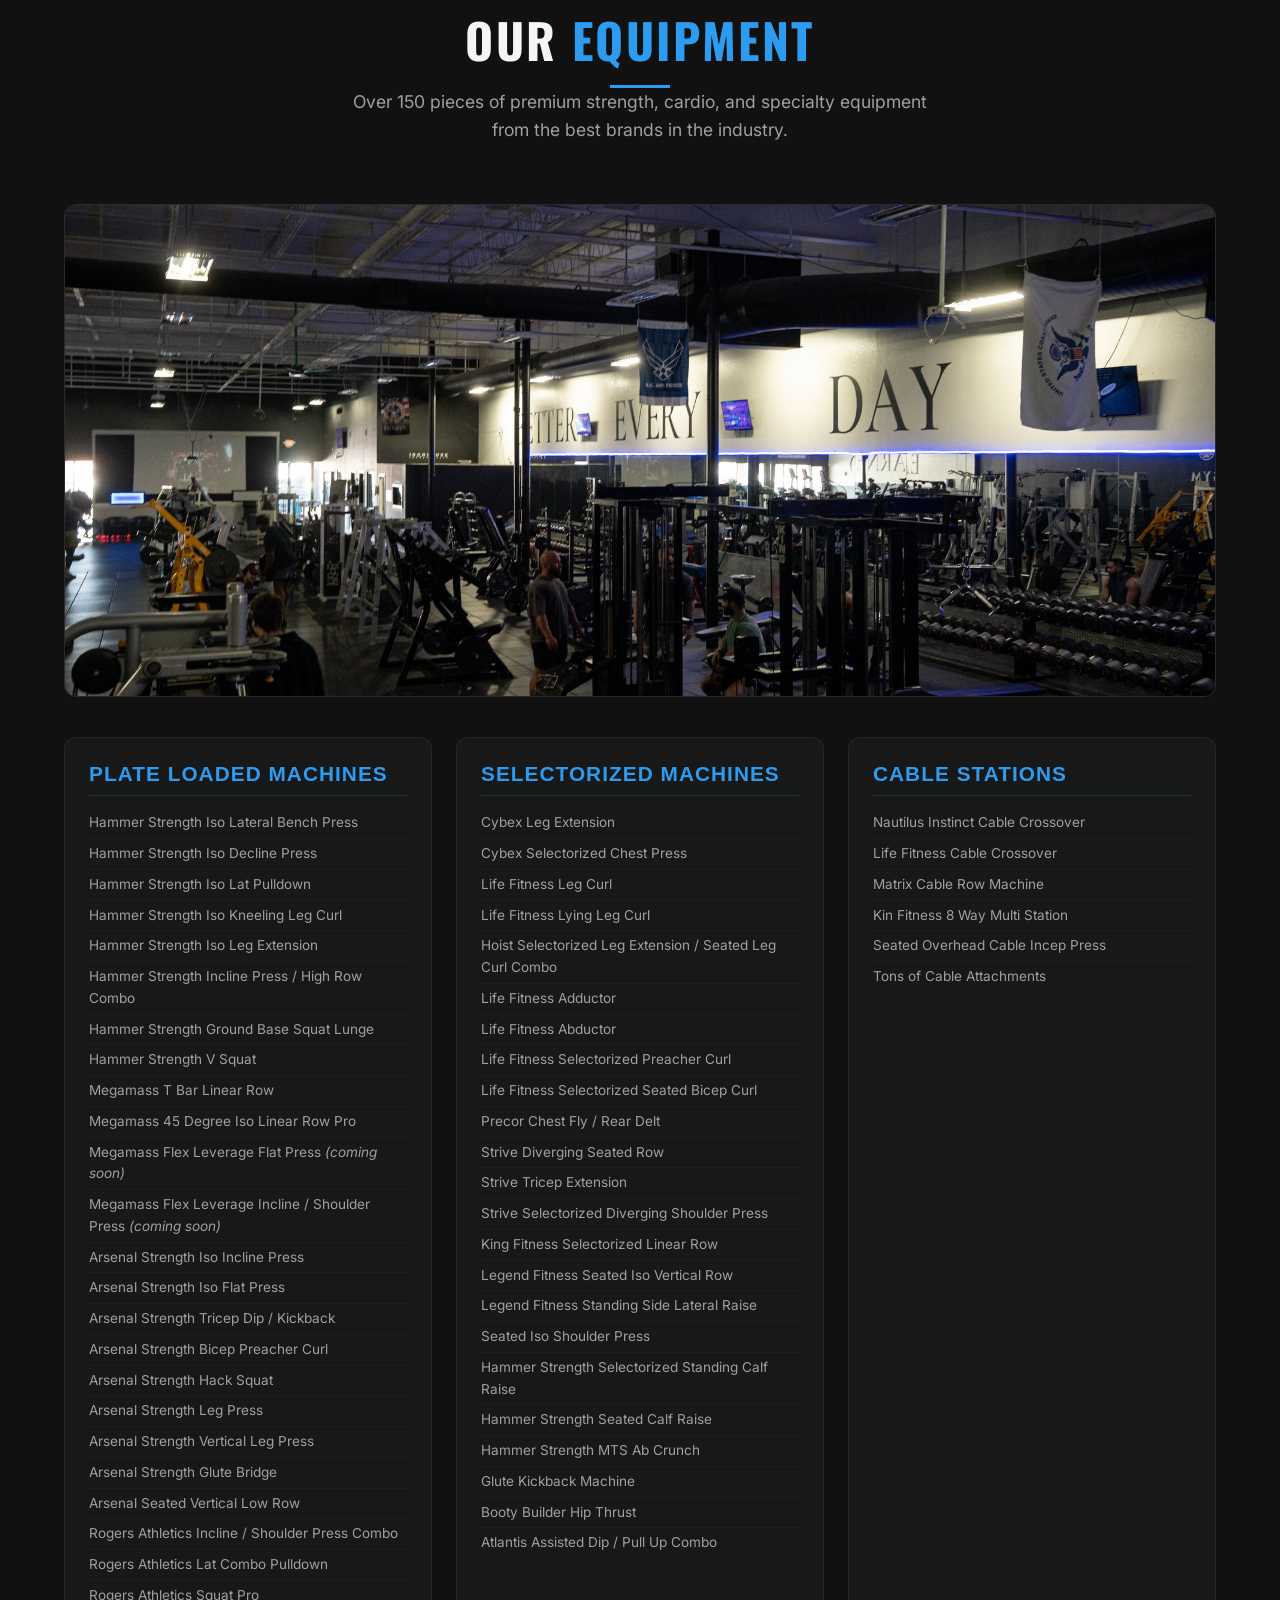
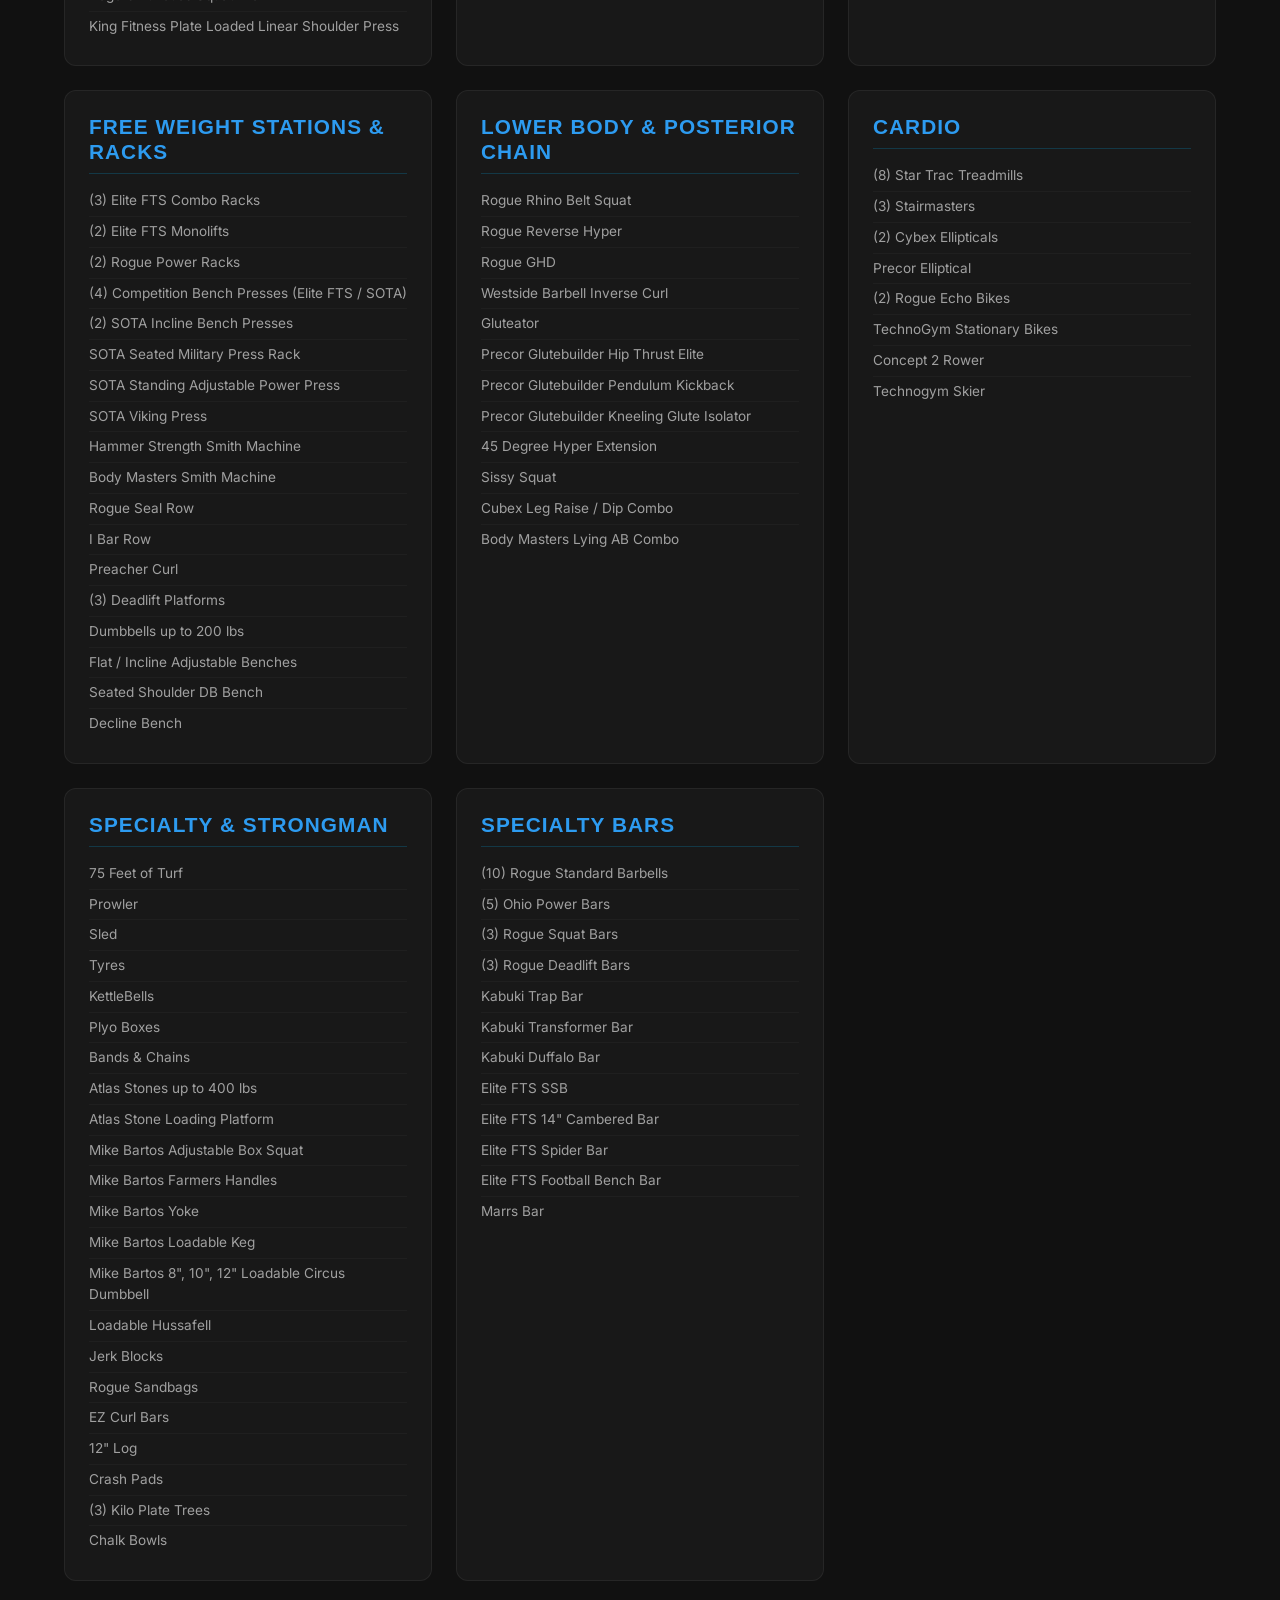
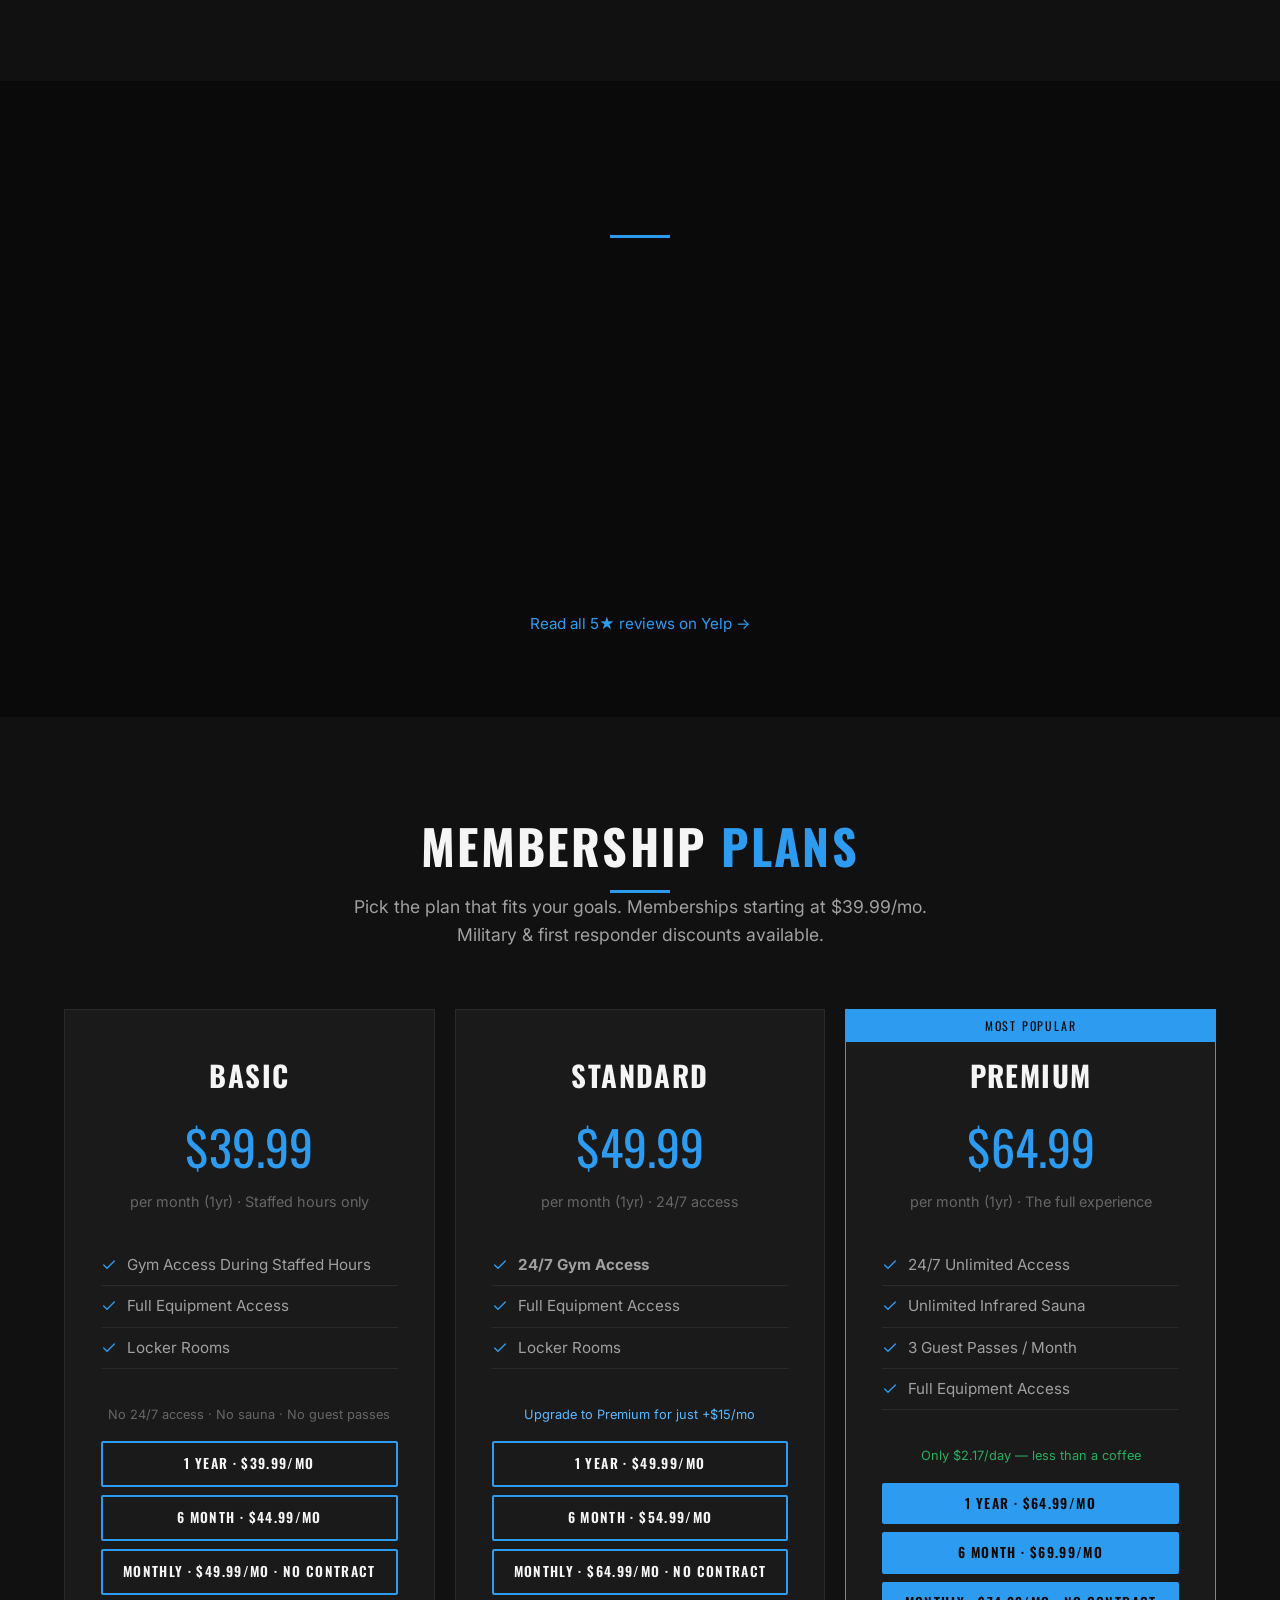
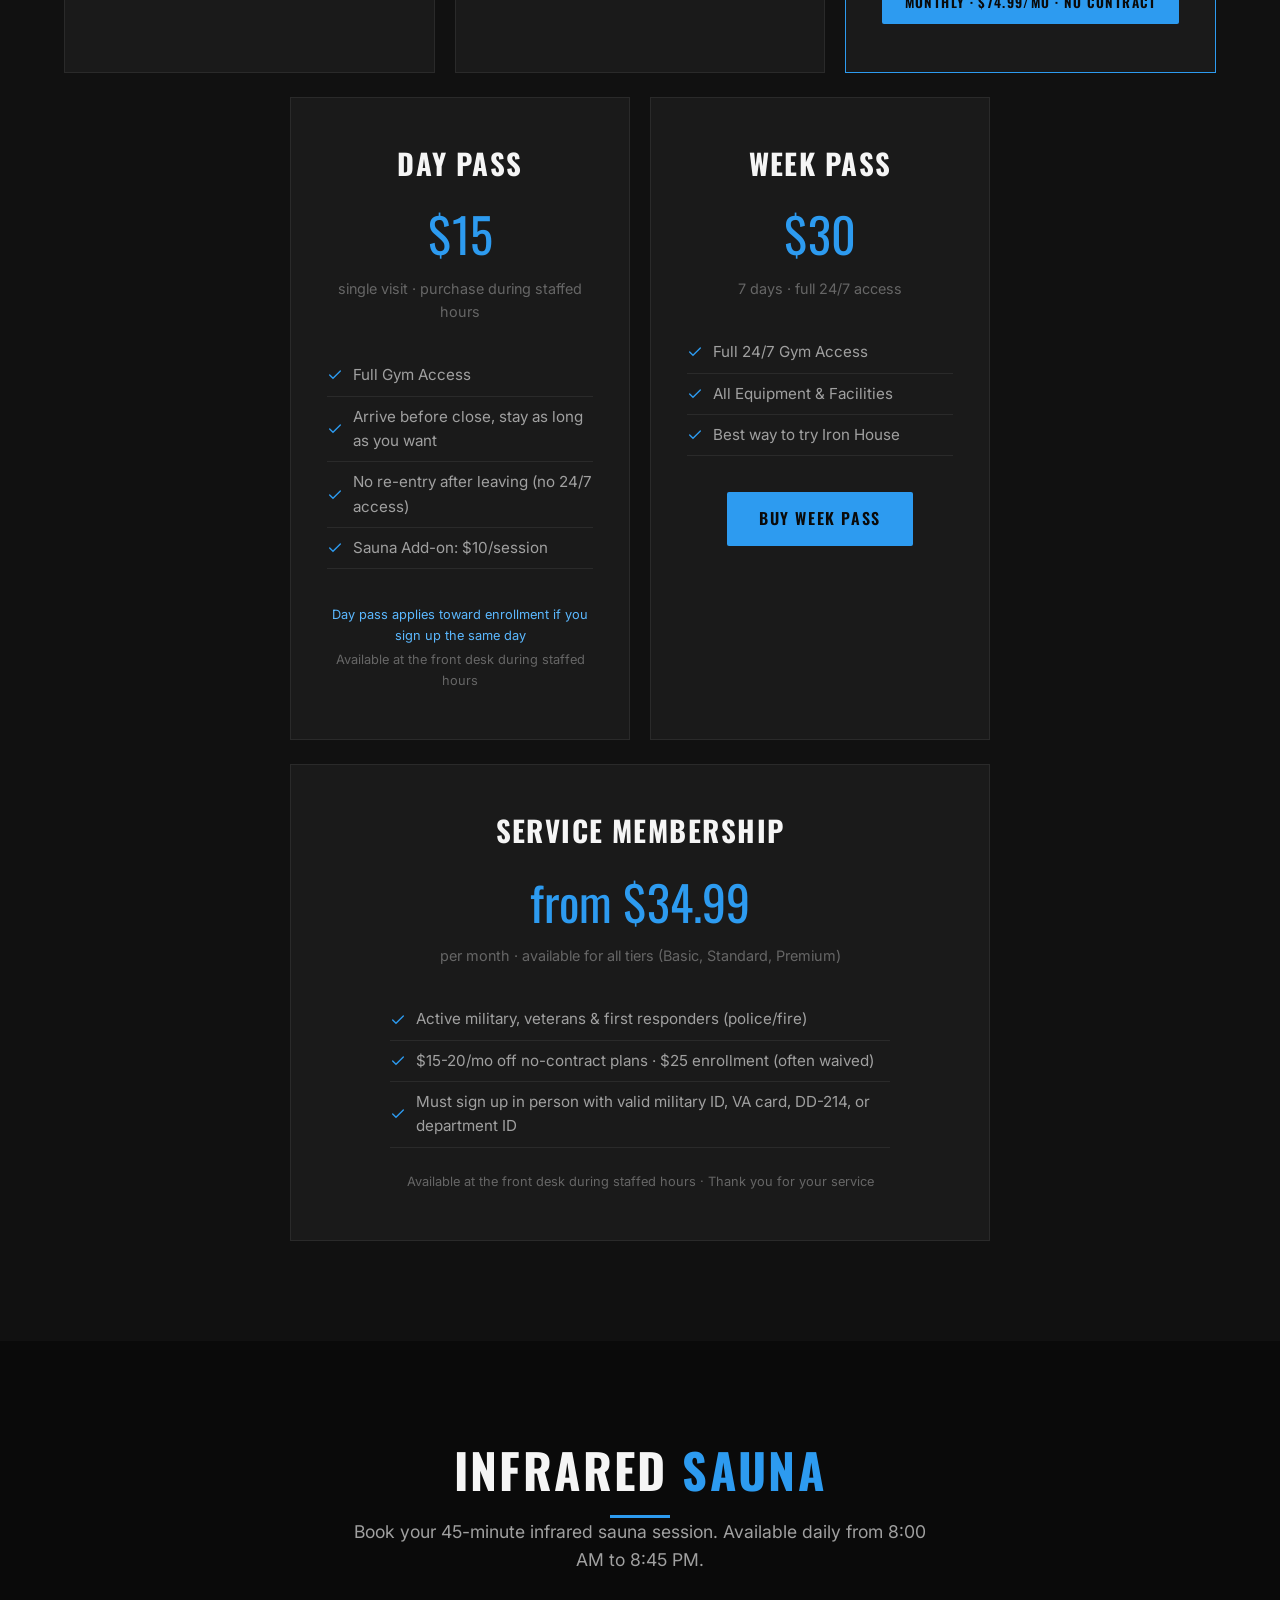
==== commit b7bbb17b: "Hours bar: move out of hero overlay, capitalize Front Desk - Previously the bar was absolutely posit" ====
--- a/index.html
+++ b/index.html
@@ -177,16 +177,18 @@
     </div>
   </header>
 
+  <!-- ======== HOURS BAR ======== -->
+  <a href="#contact" class="hours-bar">
+    <span class="hours-bar-item"><strong>OPEN 24/7</strong> for Standard &amp; Premium members</span>
+    <span class="hours-bar-sep">·</span>
+    <span class="hours-bar-item">Front Desk <strong>Mon-Fri 8am-9pm · Sat-Sun 8am-7pm</strong></span>
+    <span class="hours-bar-sep">·</span>
+    <span class="hours-bar-item hours-bar-phone">(904) 329-1040</span>
+  </a>
+
   <!-- ======== HERO ======== -->
   <section class="hero" id="home">
     <div class="hero-bg"></div>
-    <a href="#contact" class="hours-bar">
-      <span class="hours-bar-item"><strong>OPEN 24/7</strong> for Standard &amp; Premium members</span>
-      <span class="hours-bar-sep">·</span>
-      <span class="hours-bar-item">Front desk <strong>Mon-Fri 8am-9pm · Sat-Sun 8am-7pm</strong></span>
-      <span class="hours-bar-sep">·</span>
-      <span class="hours-bar-item hours-bar-phone">(904) 329-1040</span>
-    </a>
     <div class="hero-content">
       <img src="images/logo-horizontal.png" alt="Iron House Gym" class="hero-logo">
       <p class="hero-tagline">Jacksonville's Premier Strength Gym</p>
--- a/css/style.css
+++ b/css/style.css
@@ -314,18 +314,15 @@
 }
 
 .hours-bar {
-  position: absolute;
-  top: var(--header-height);
-  left: 0;
-  right: 0;
-  z-index: 3;
+  position: relative;
+  margin-top: var(--header-height);
   display: flex;
   align-items: center;
   justify-content: center;
   flex-wrap: wrap;
   gap: 0 10px;
   padding: 10px 20px;
-  background: rgba(10, 10, 10, 0.85);
+  background: var(--bg-primary);
   border-bottom: 1px solid rgba(255, 255, 255, 0.08);
   color: var(--text-secondary);
   font-size: 0.85rem;
@@ -335,7 +332,7 @@
   transition: background var(--transition);
 }
 .hours-bar:hover {
-  background: rgba(10, 10, 10, 0.95);
+  background: var(--bg-card);
 }
 .hours-bar strong {
   color: var(--text-primary);
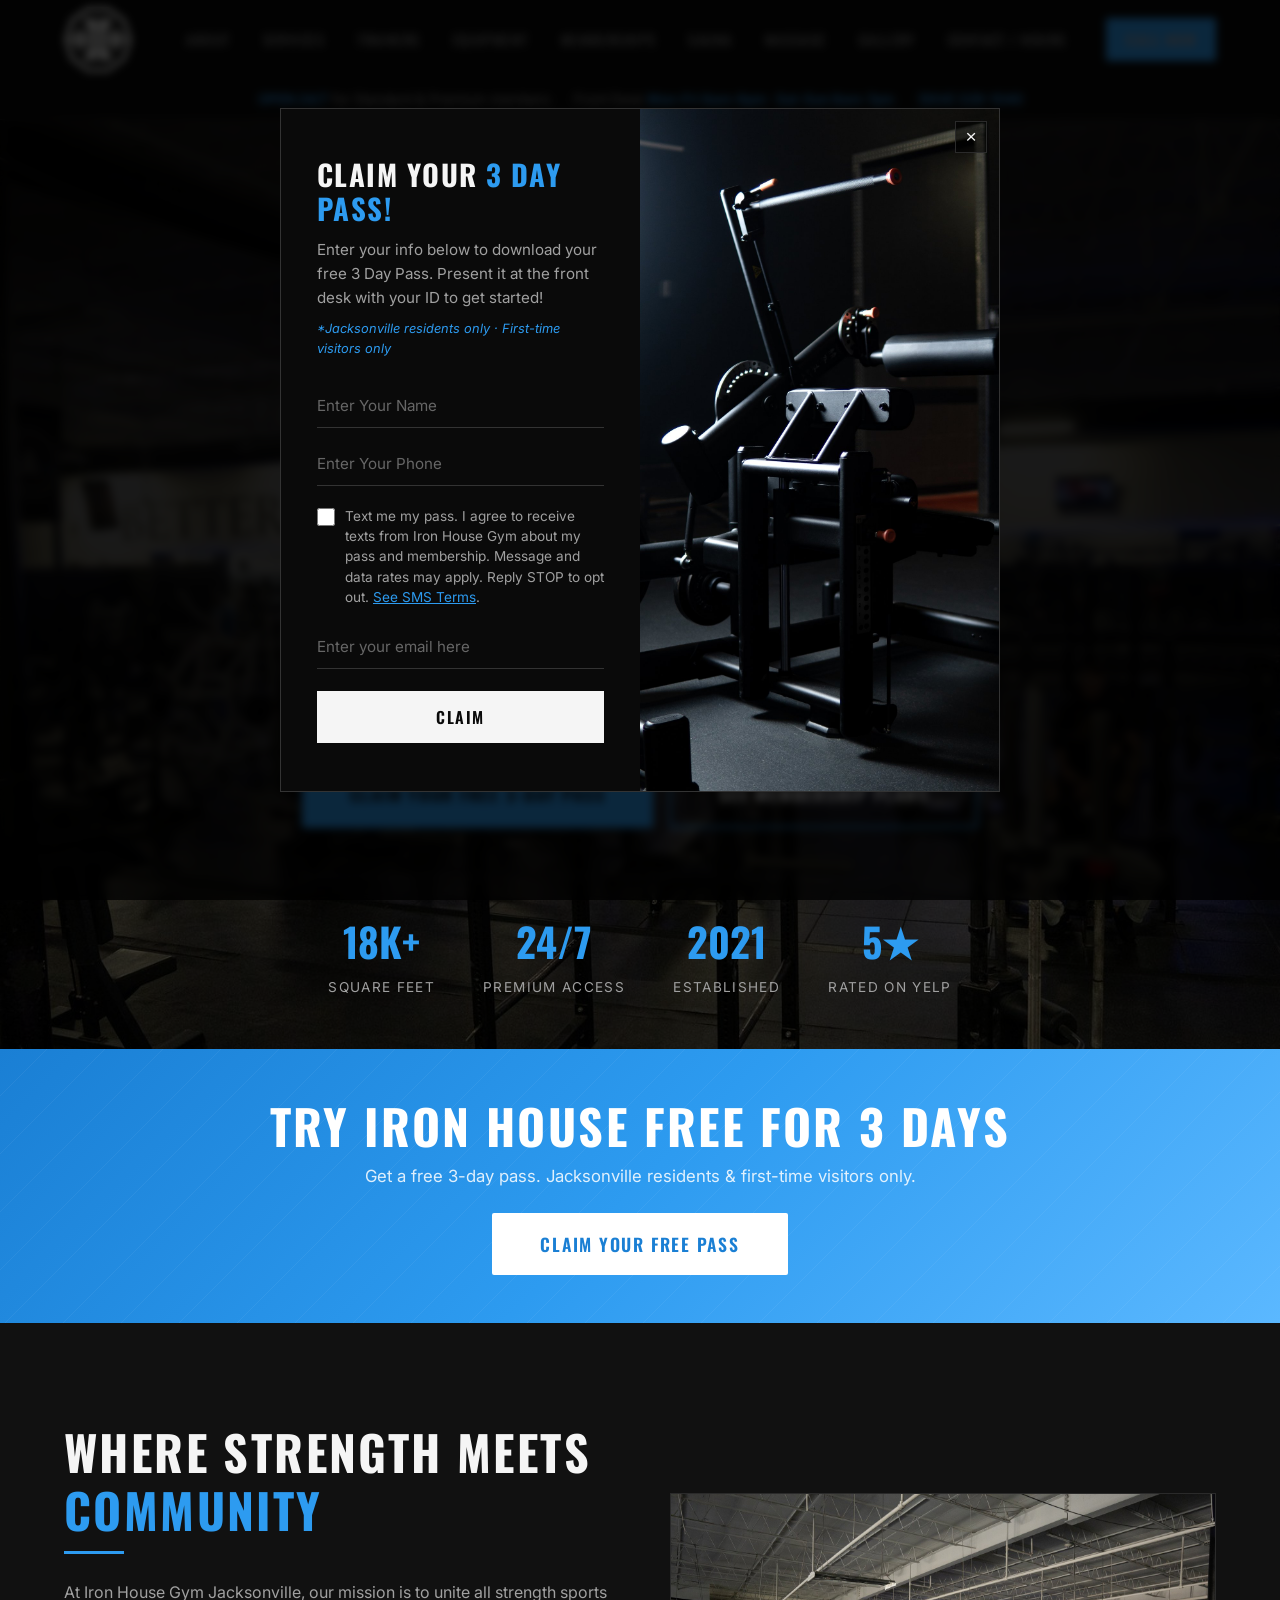
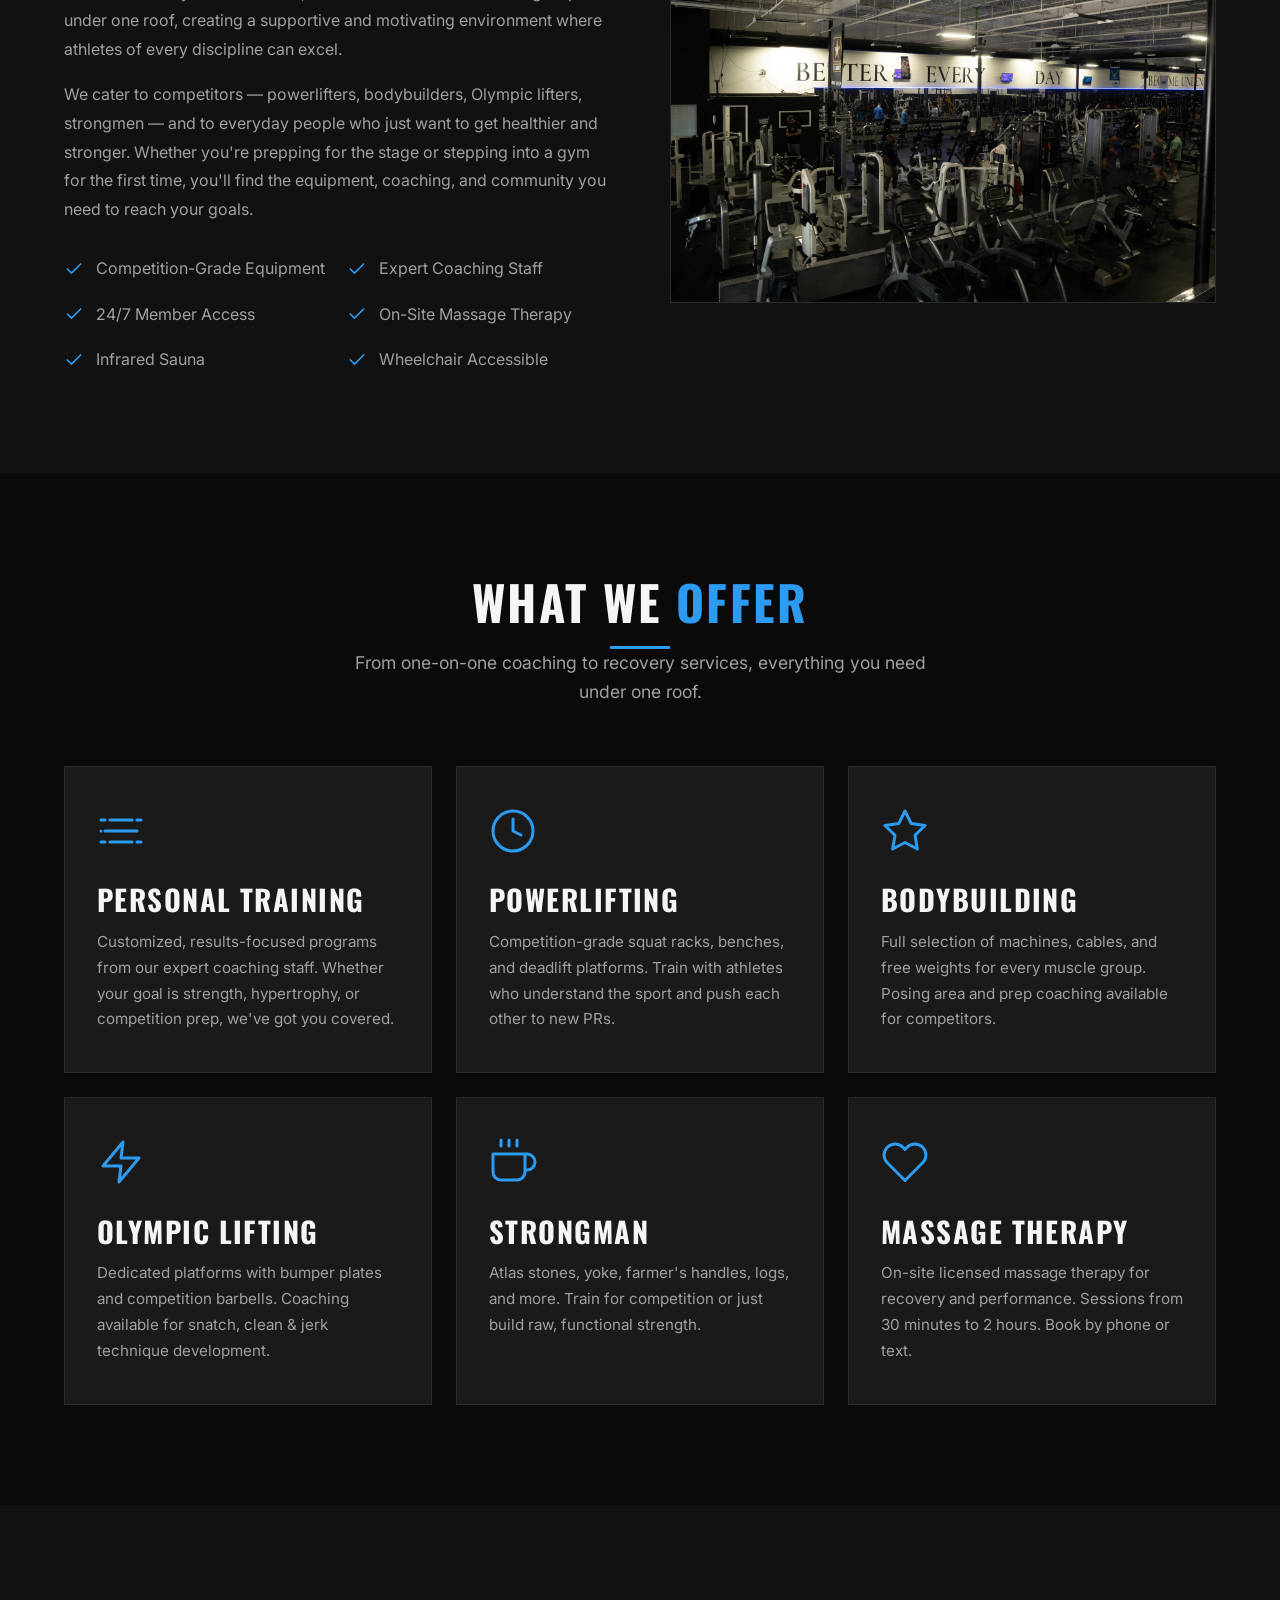
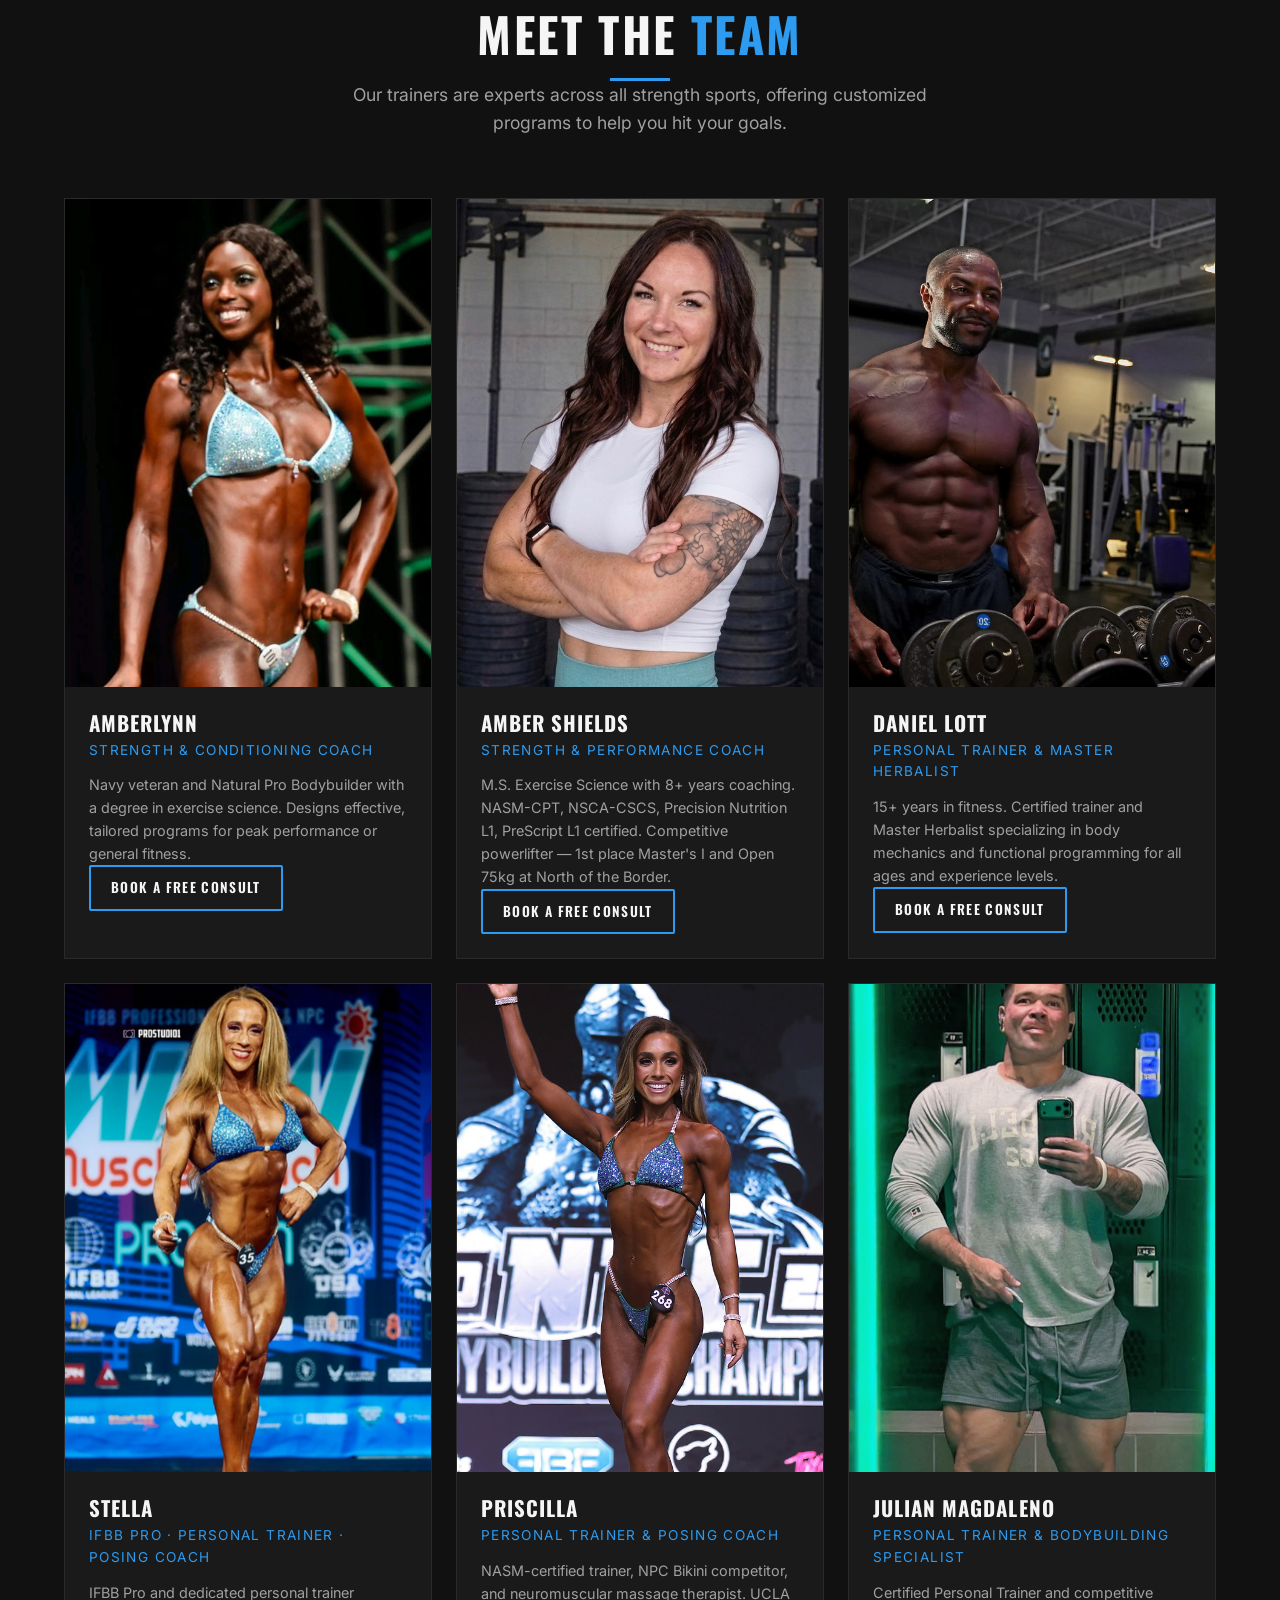
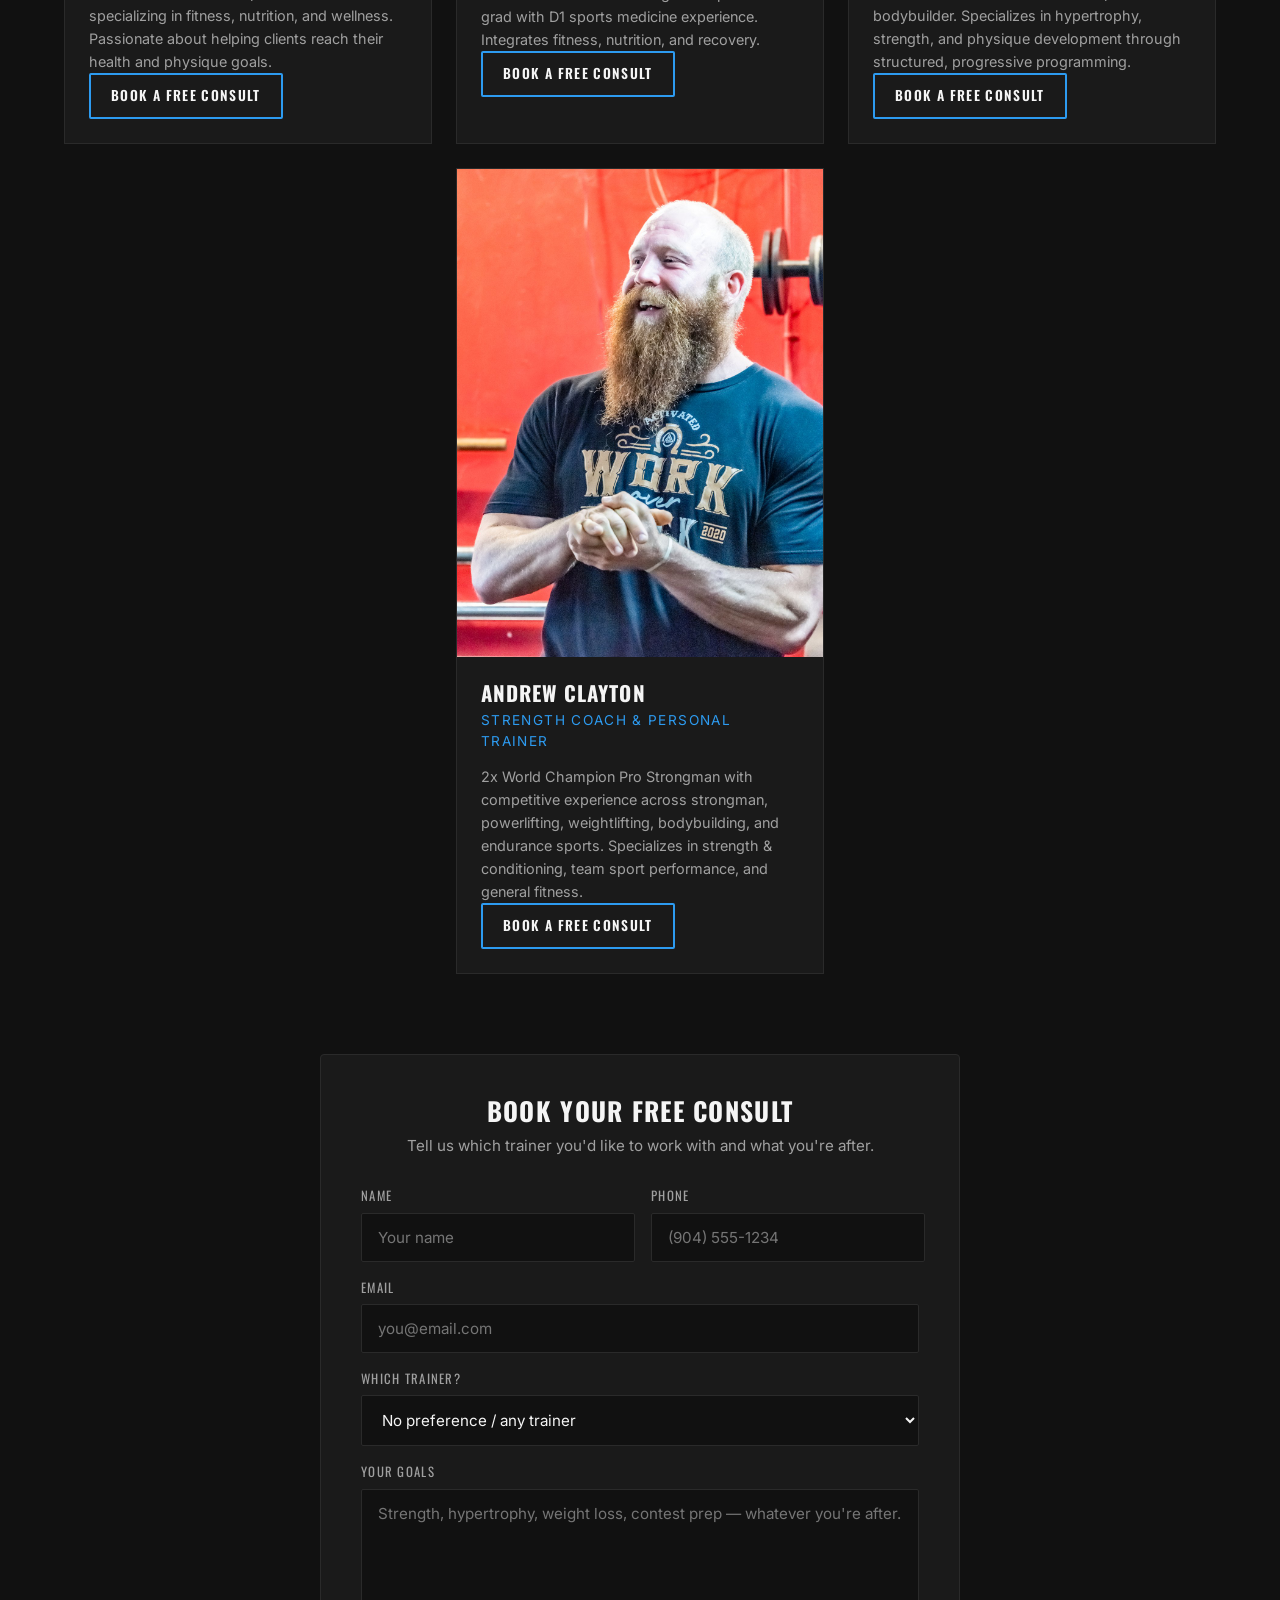
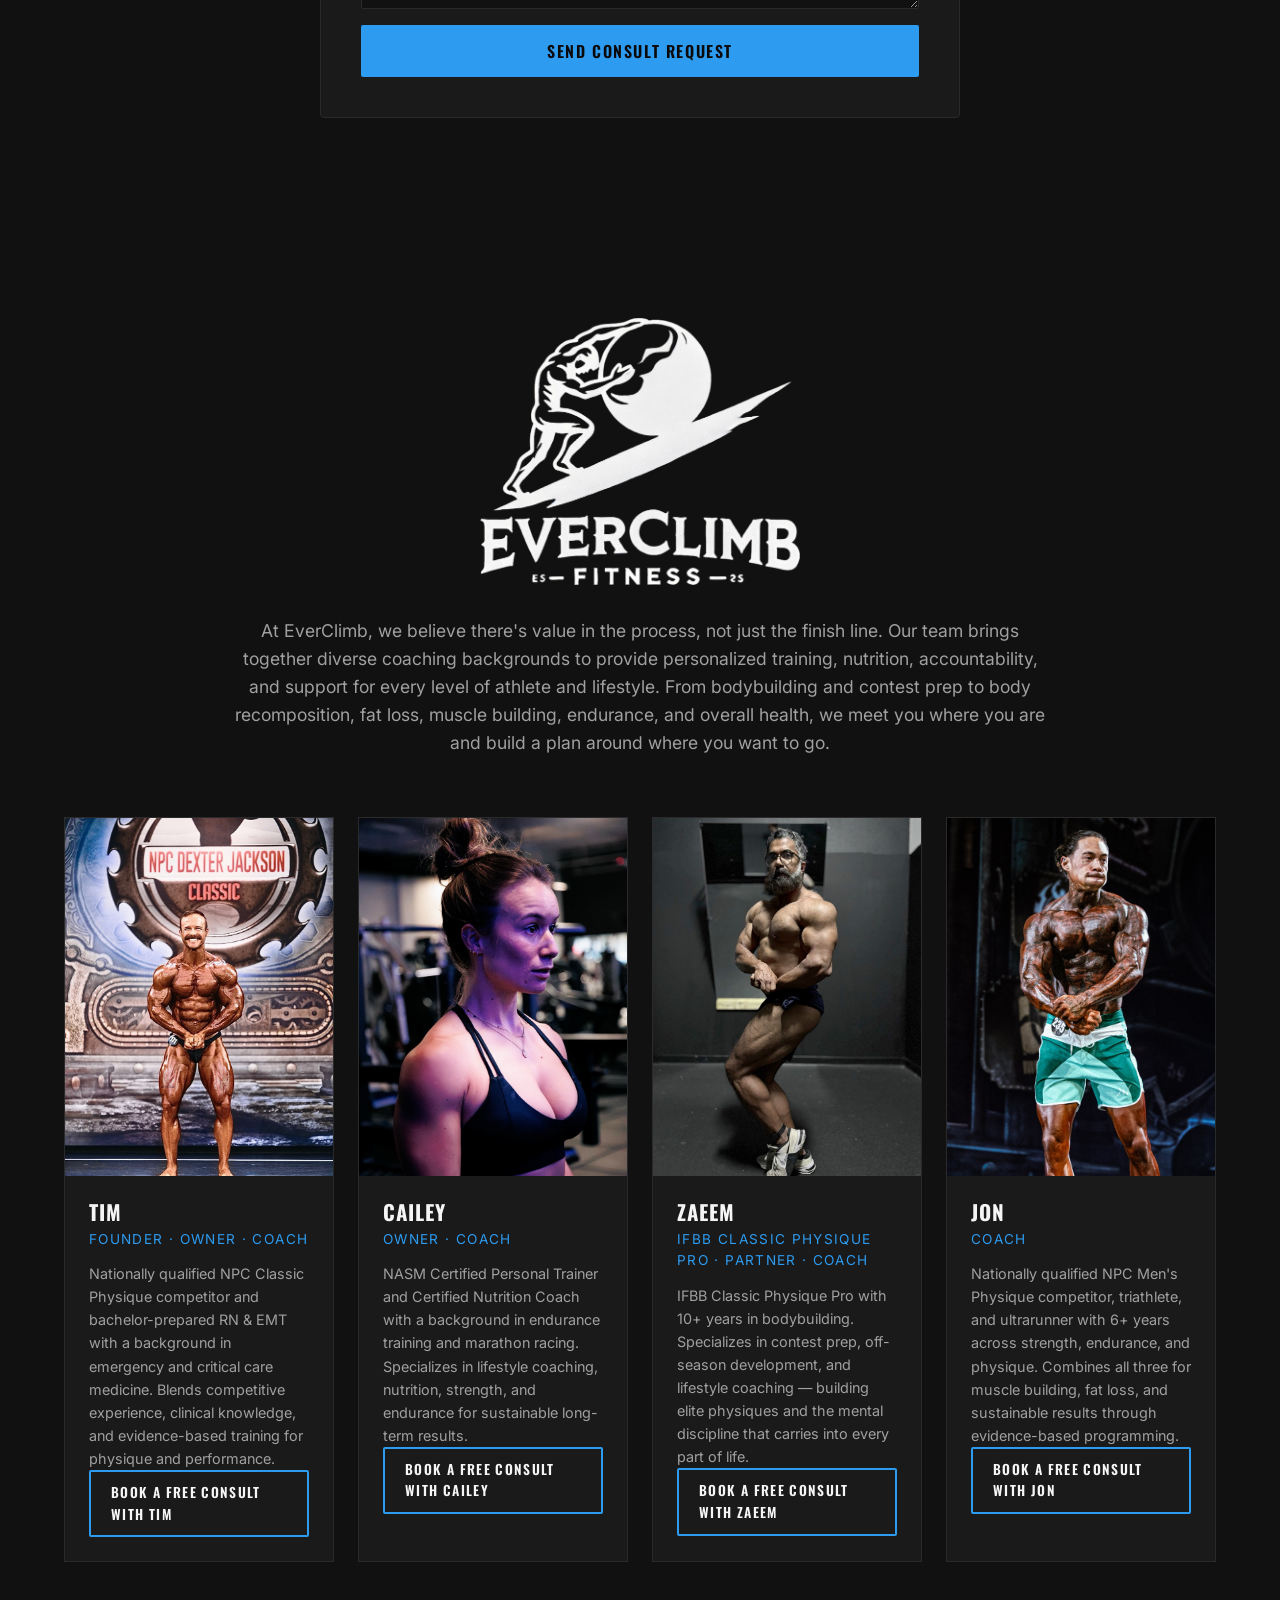
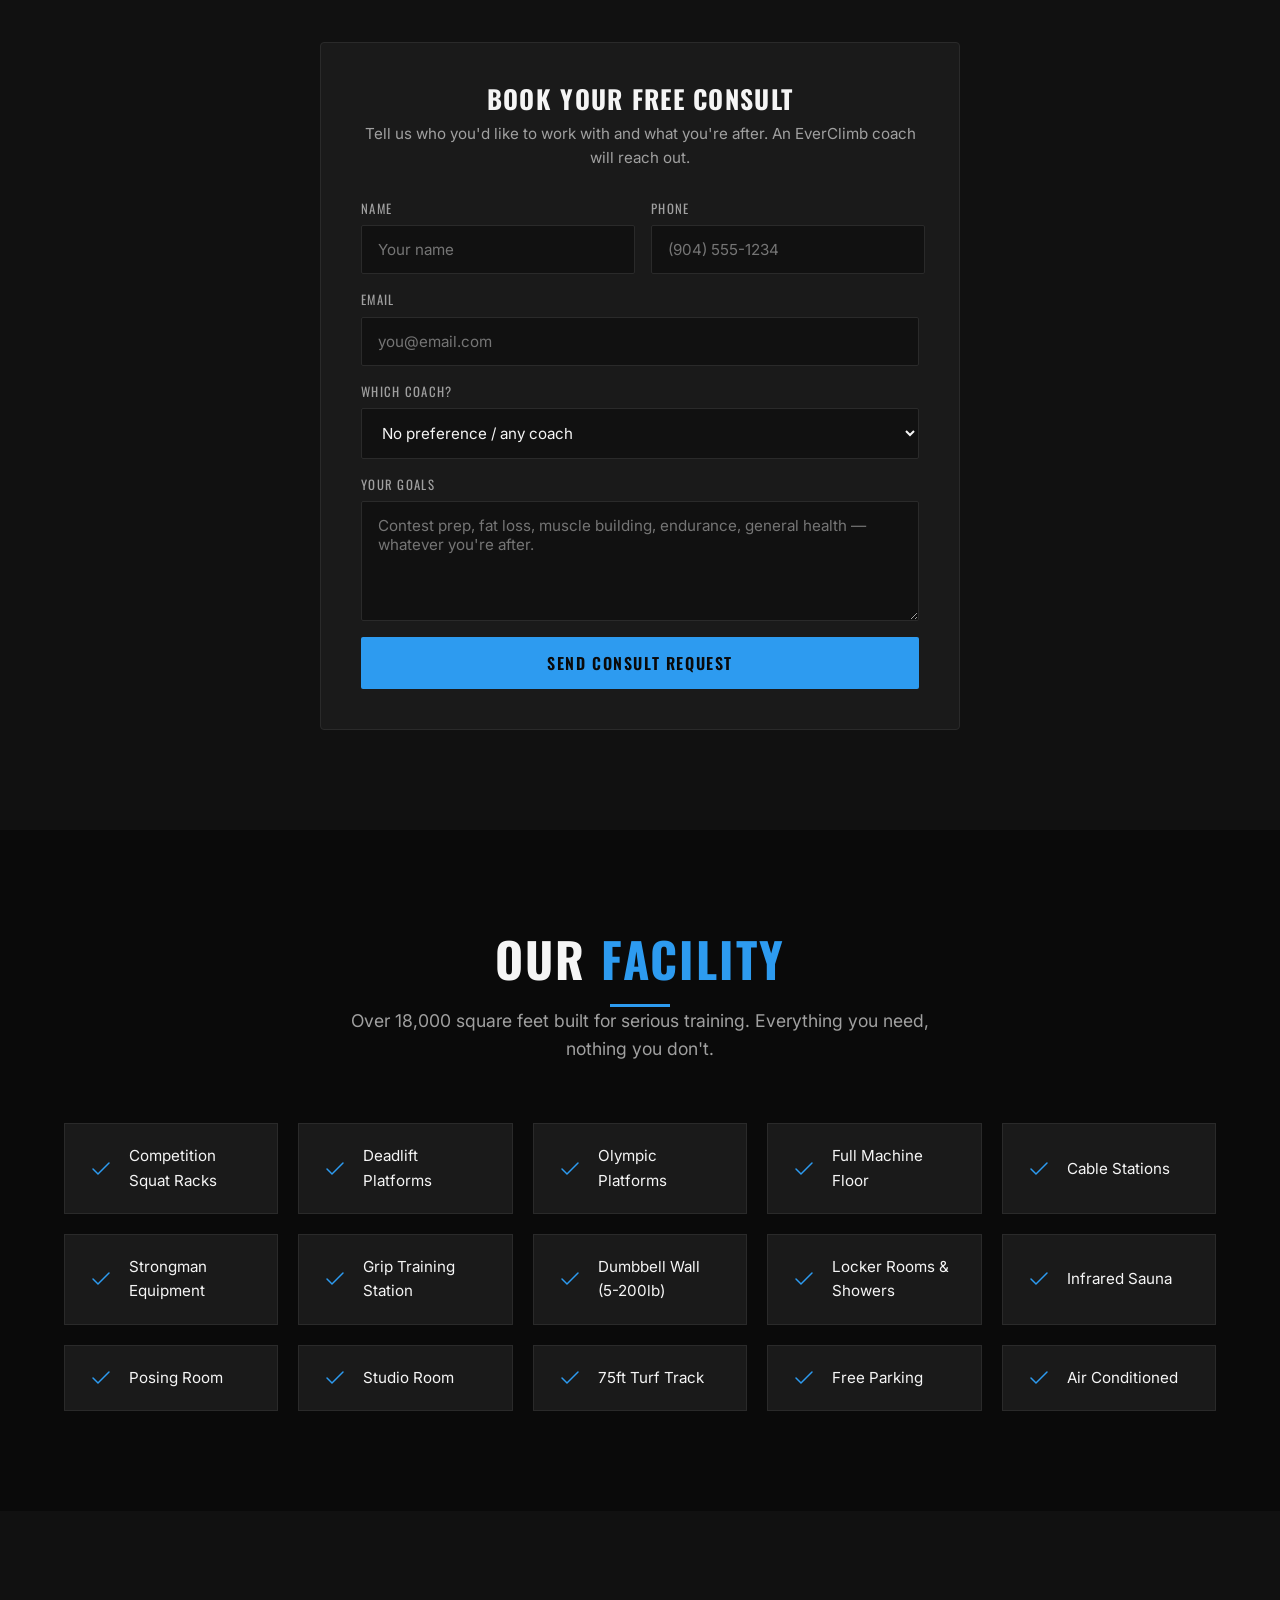
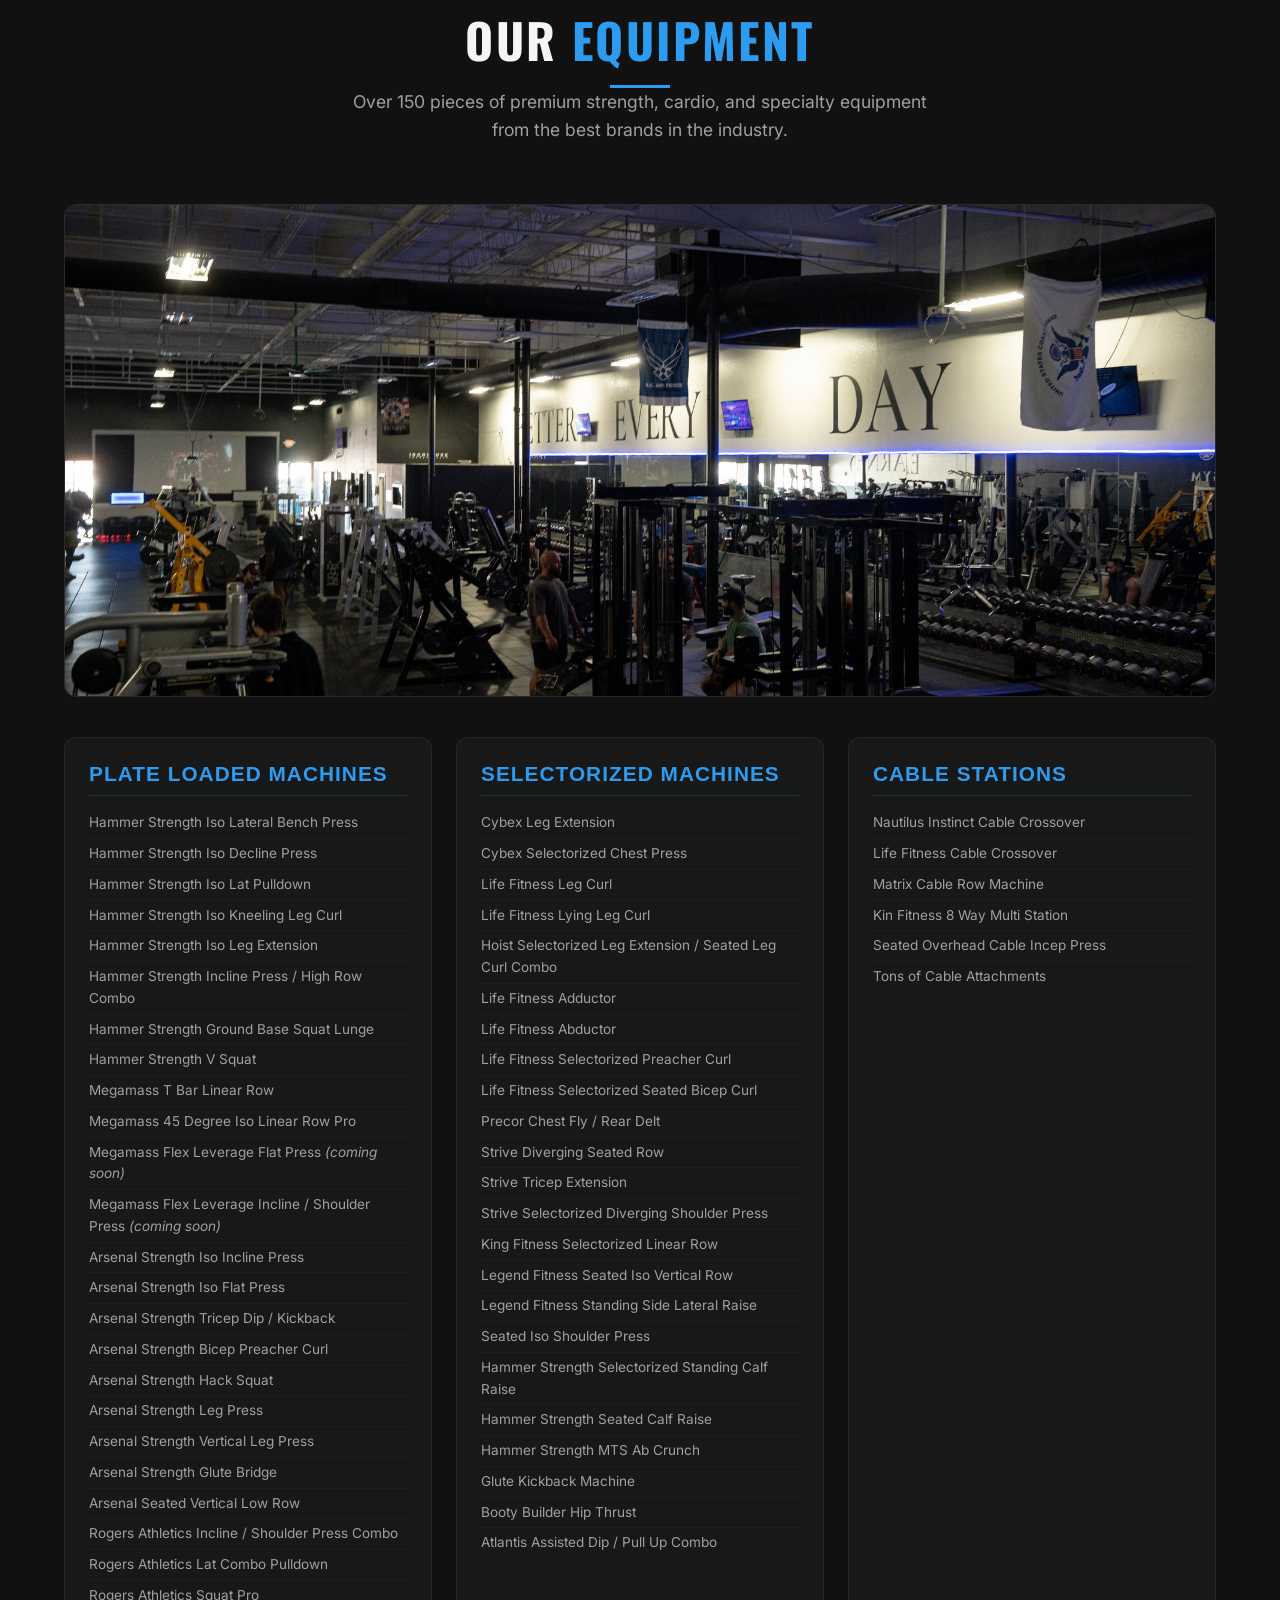
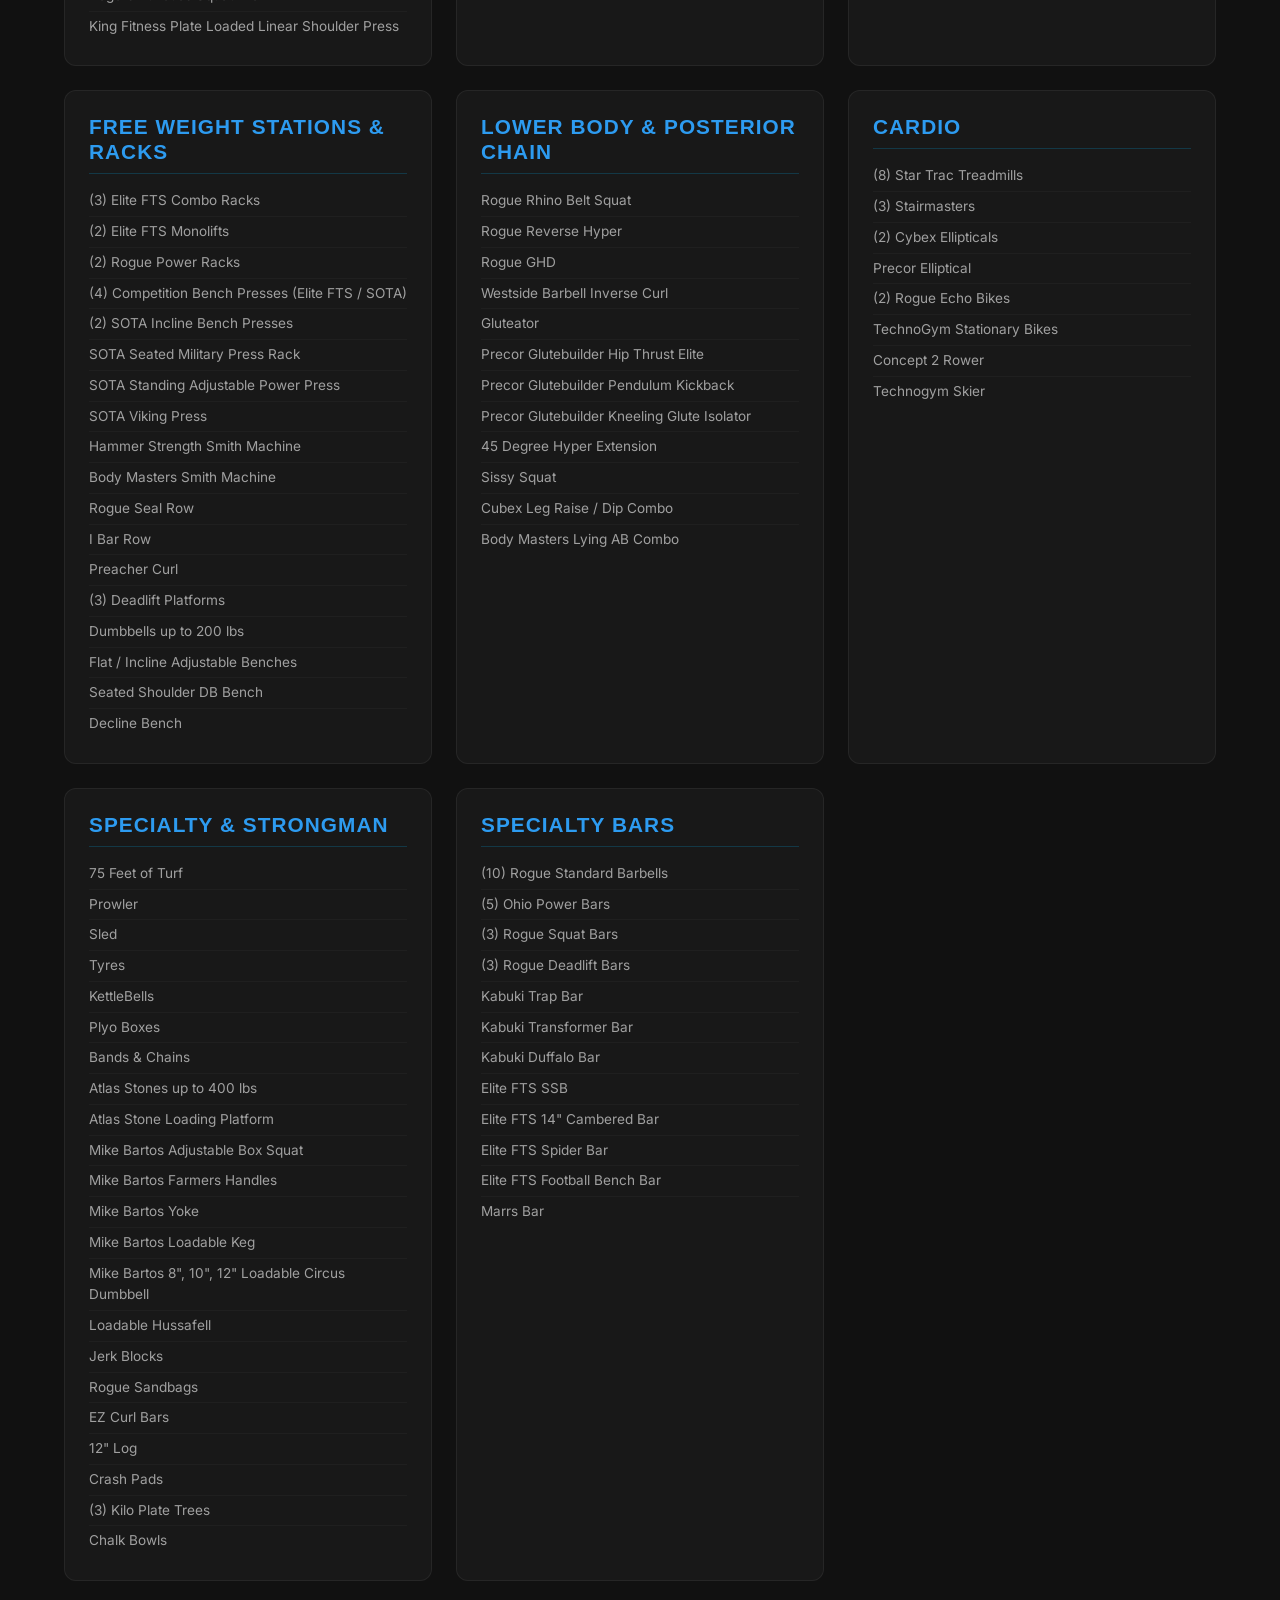
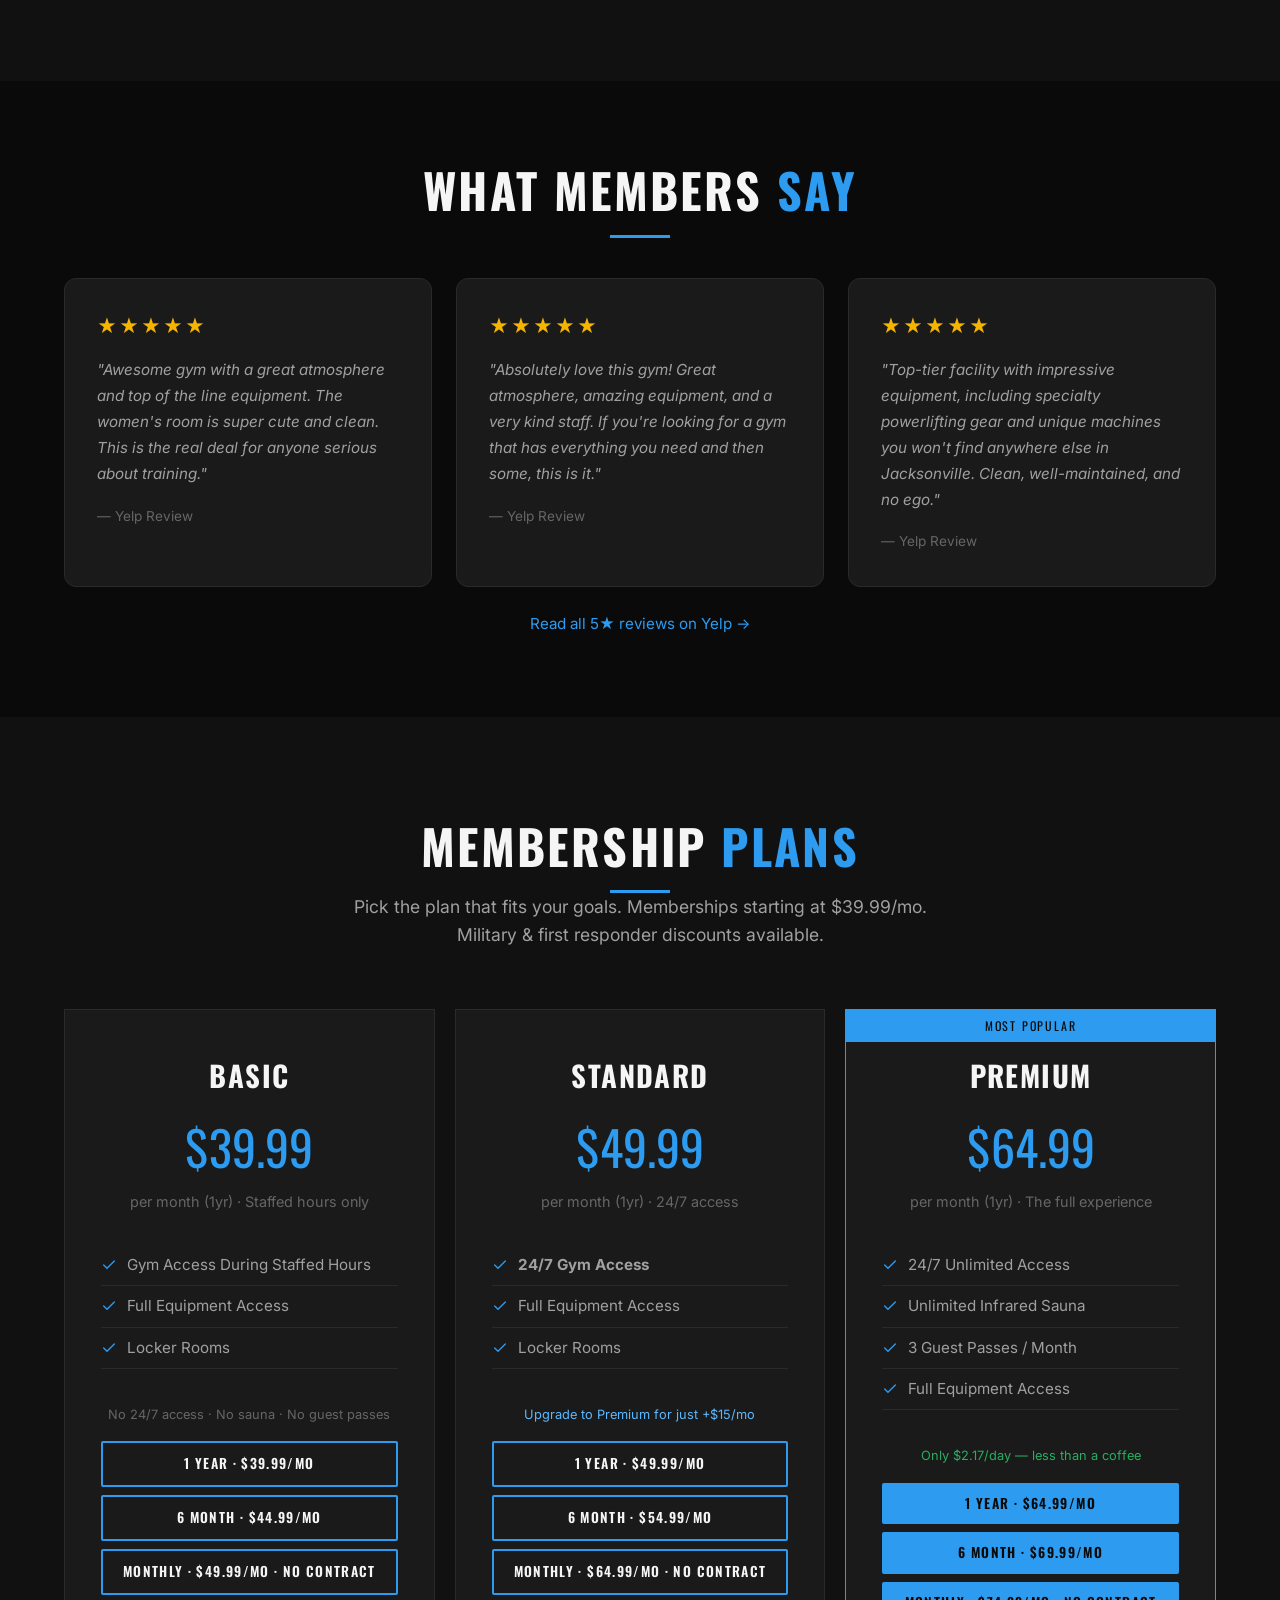
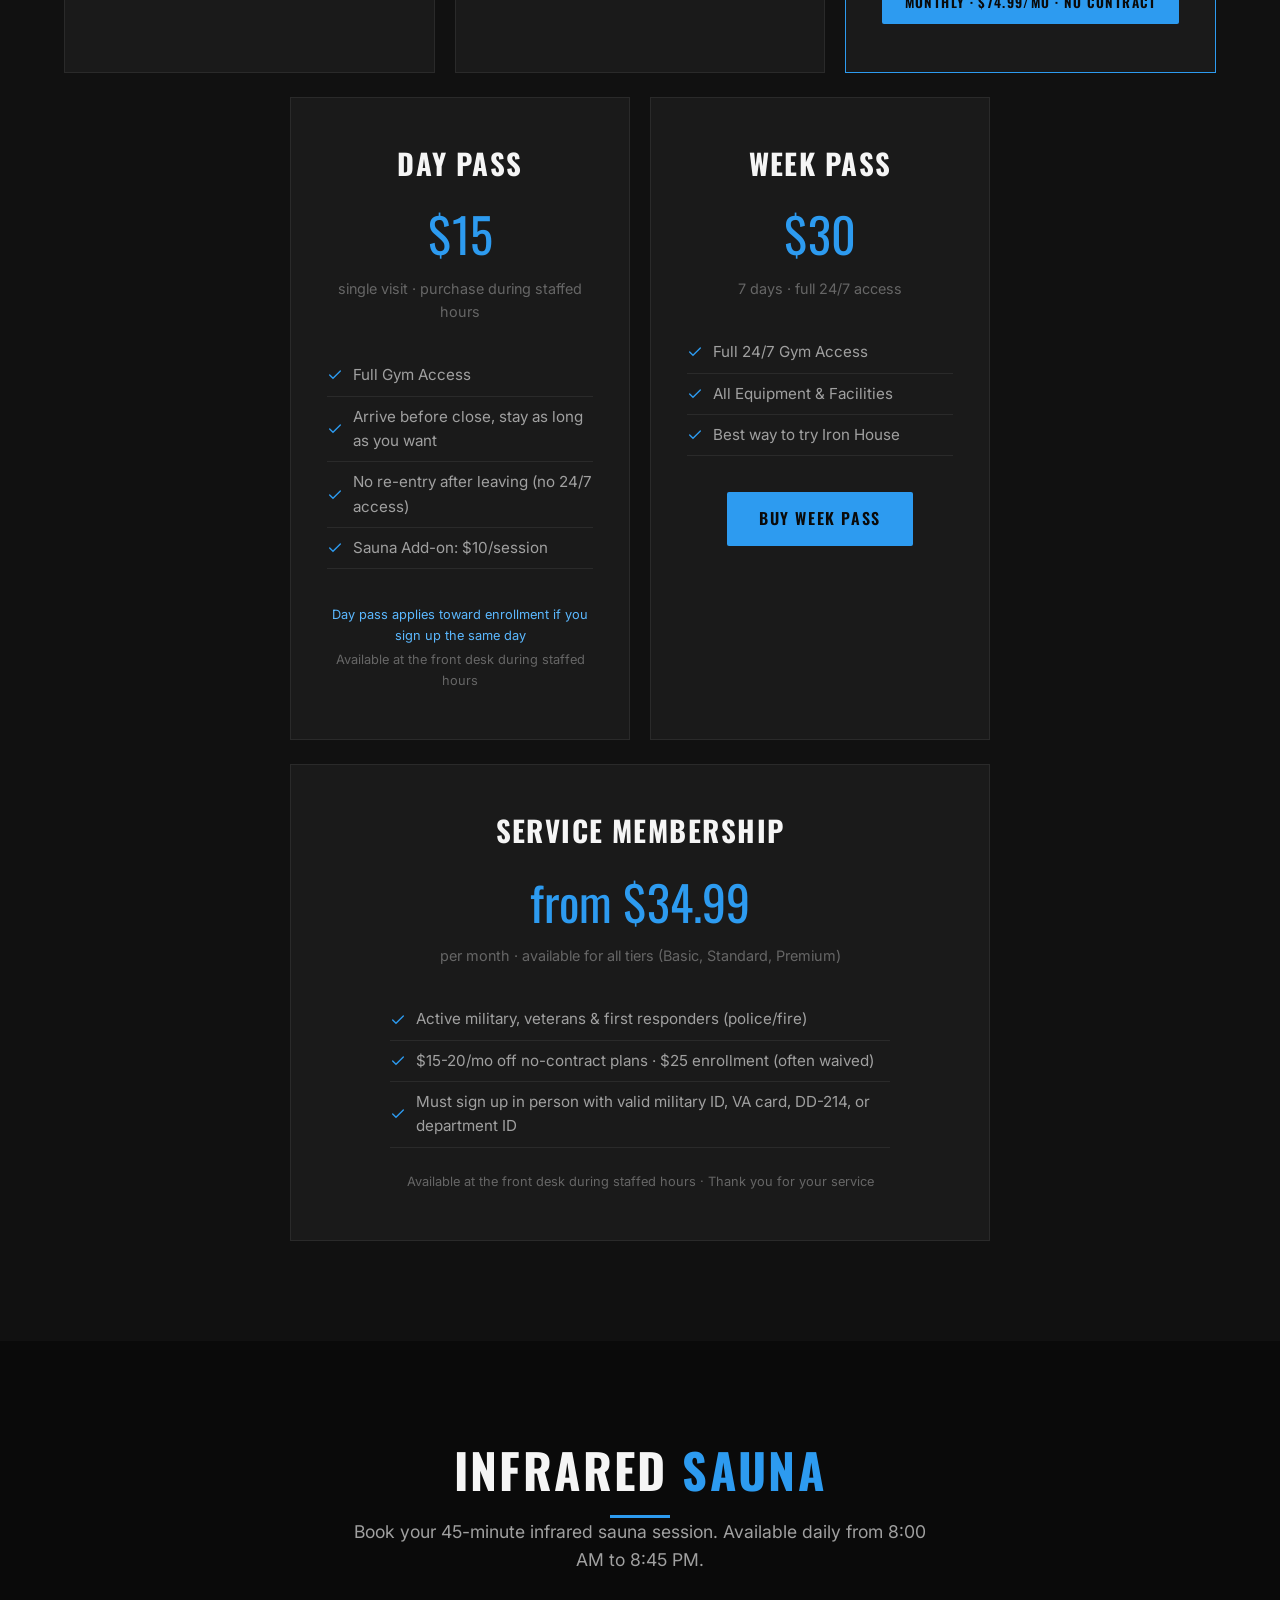
==== commit 9c80ef4f: "Pass form: capture utm_content for ad-level attribution Current source field combines utm_source + u" ====
--- a/index.html
+++ b/index.html
@@ -139,6 +139,7 @@
           <input type="email" name="email" placeholder="Enter your email here" required>
           <input type="hidden" name="_subject" value="New 3-Day Pass Request - Iron House Gym">
           <input type="hidden" name="source" id="pass-source" value="direct">
+          <input type="hidden" name="utm_content" id="pass-utm-content" value="">
           <input type="hidden" name="opened_via" id="pass-opened-via" value="auto">
           <button type="submit">Claim</button>
         </form>
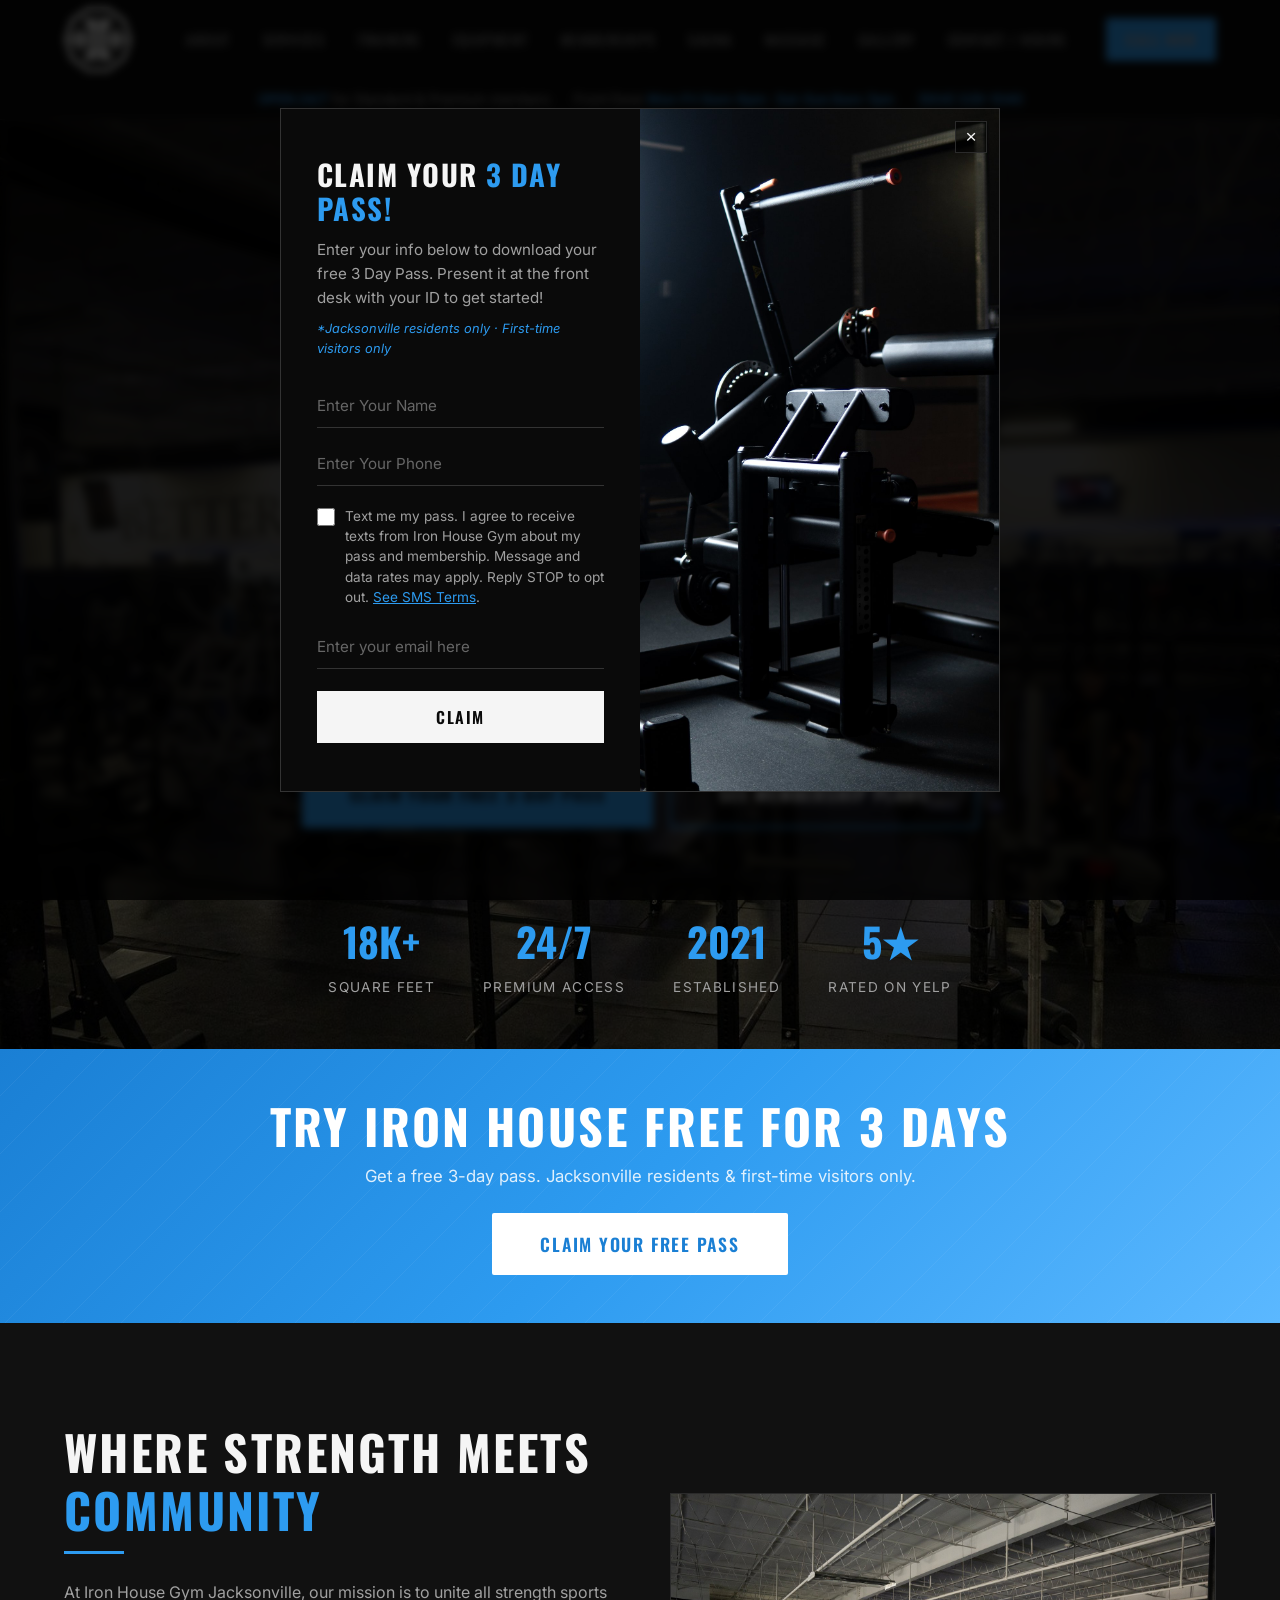
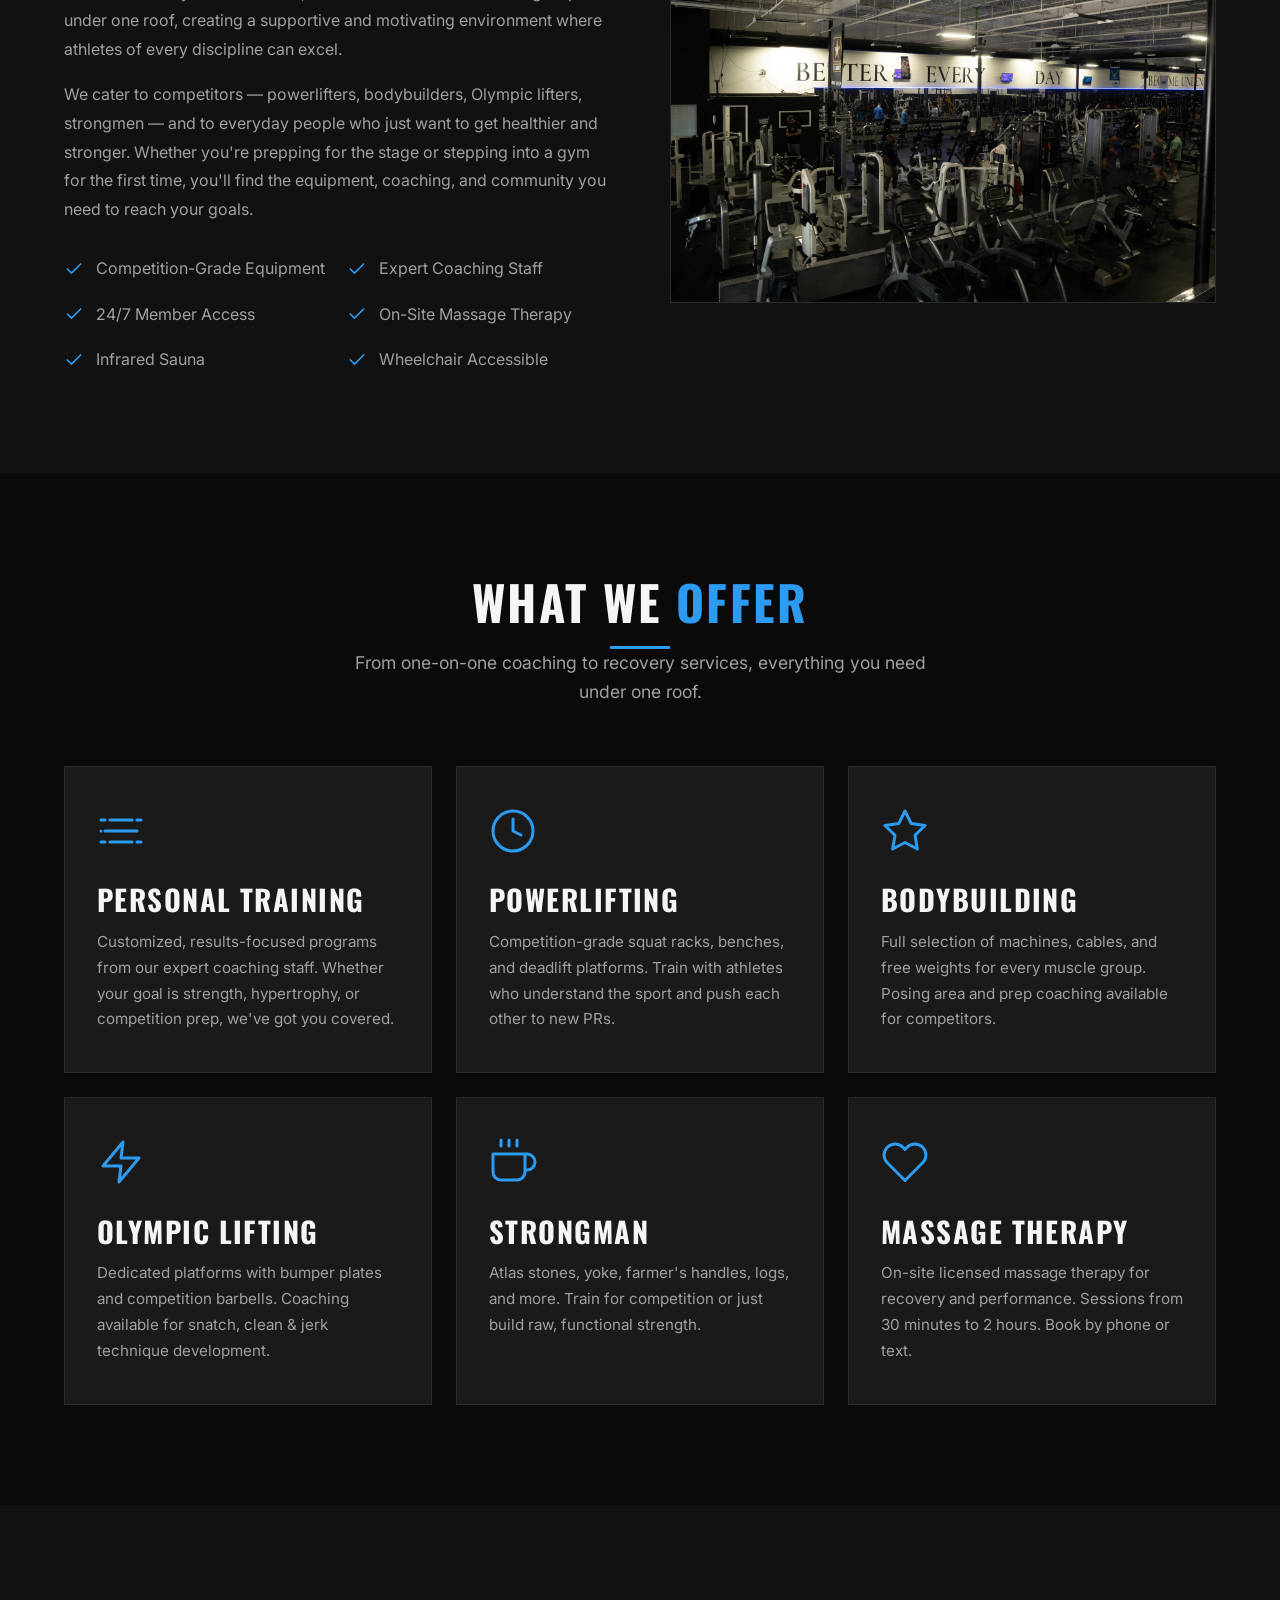
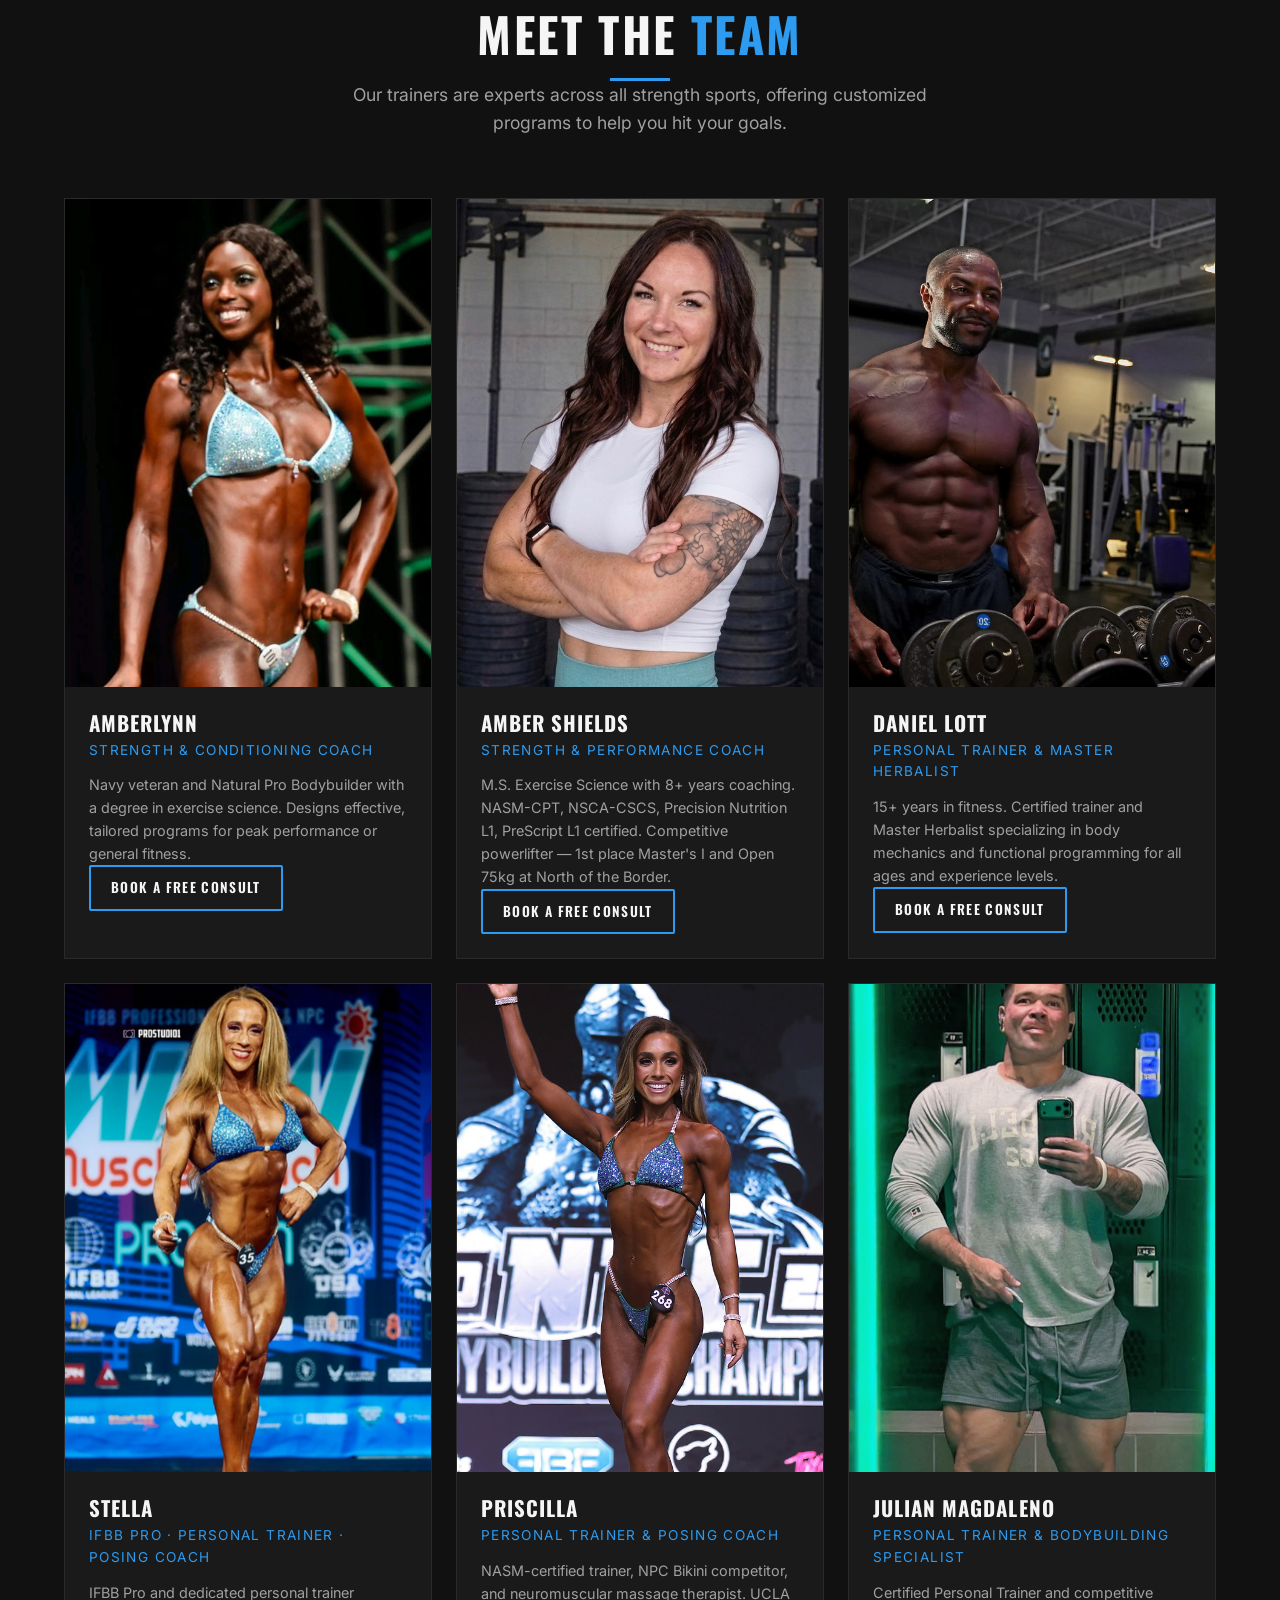
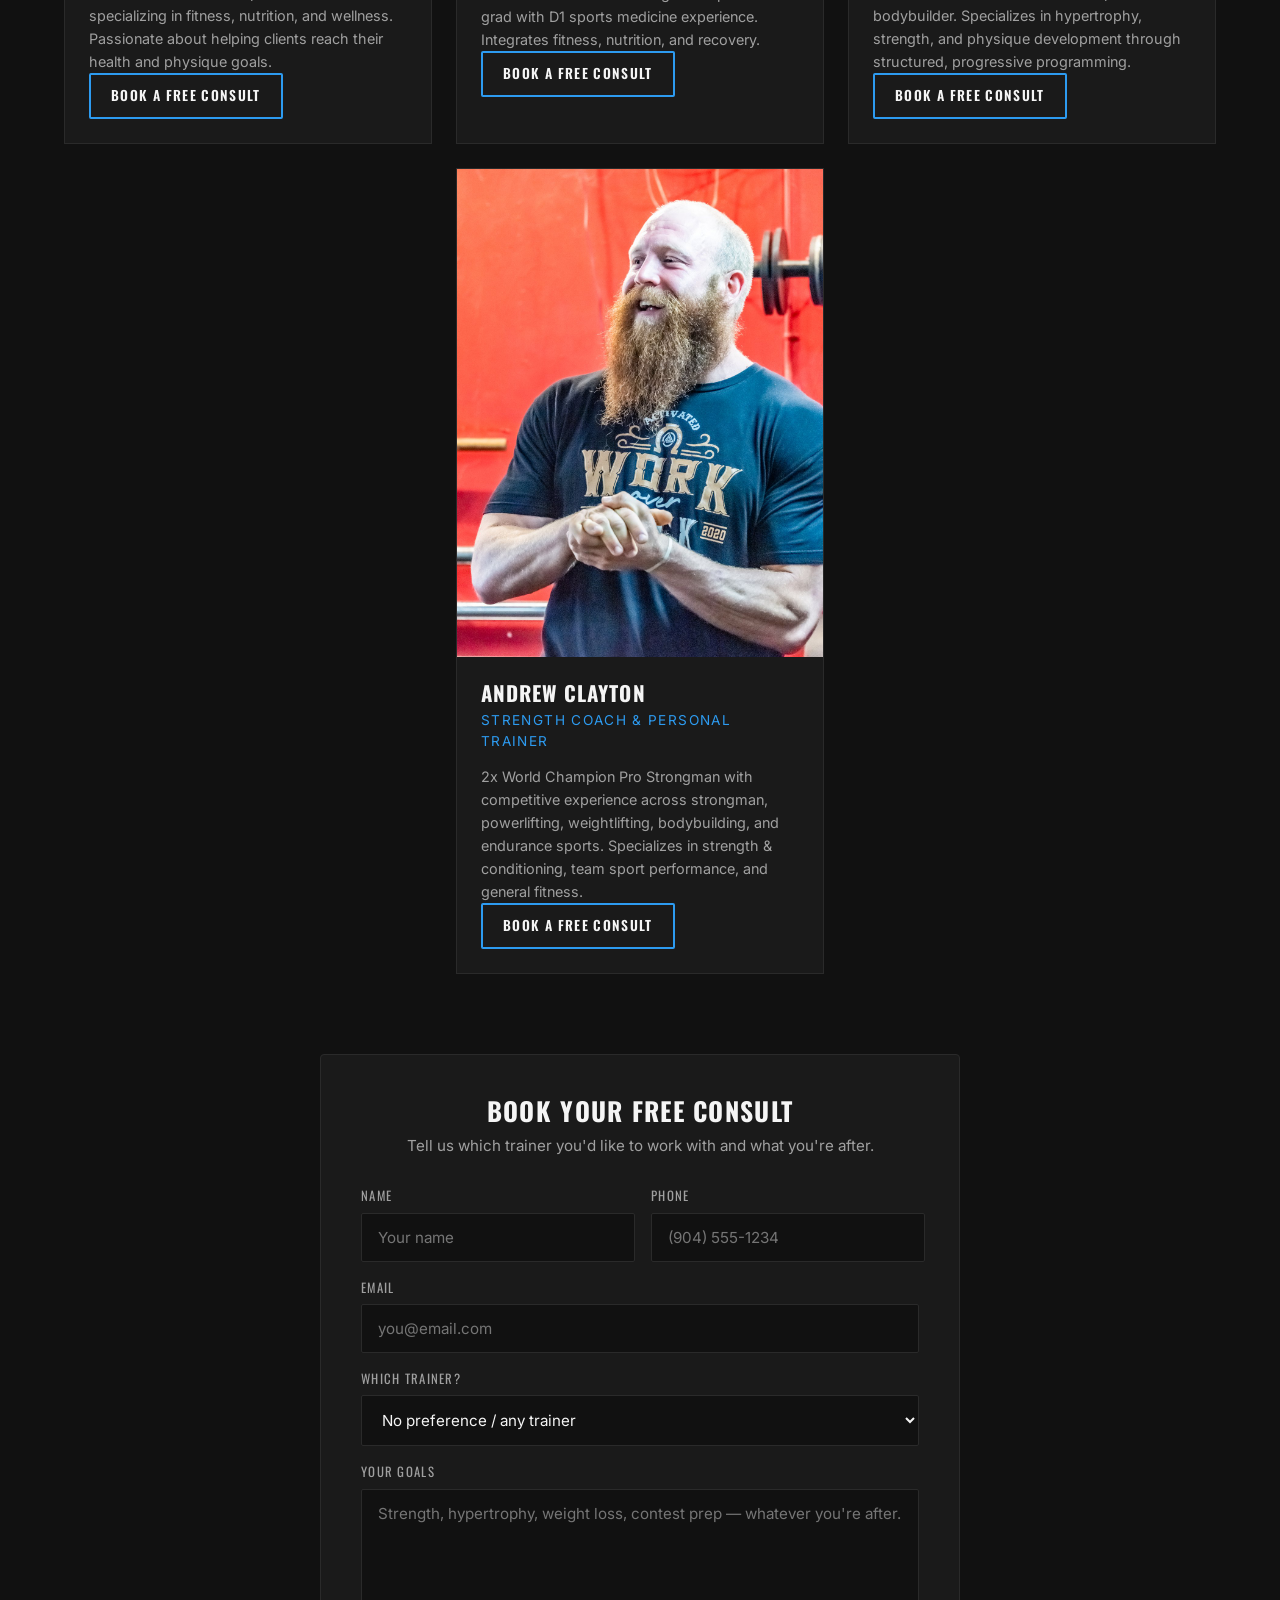
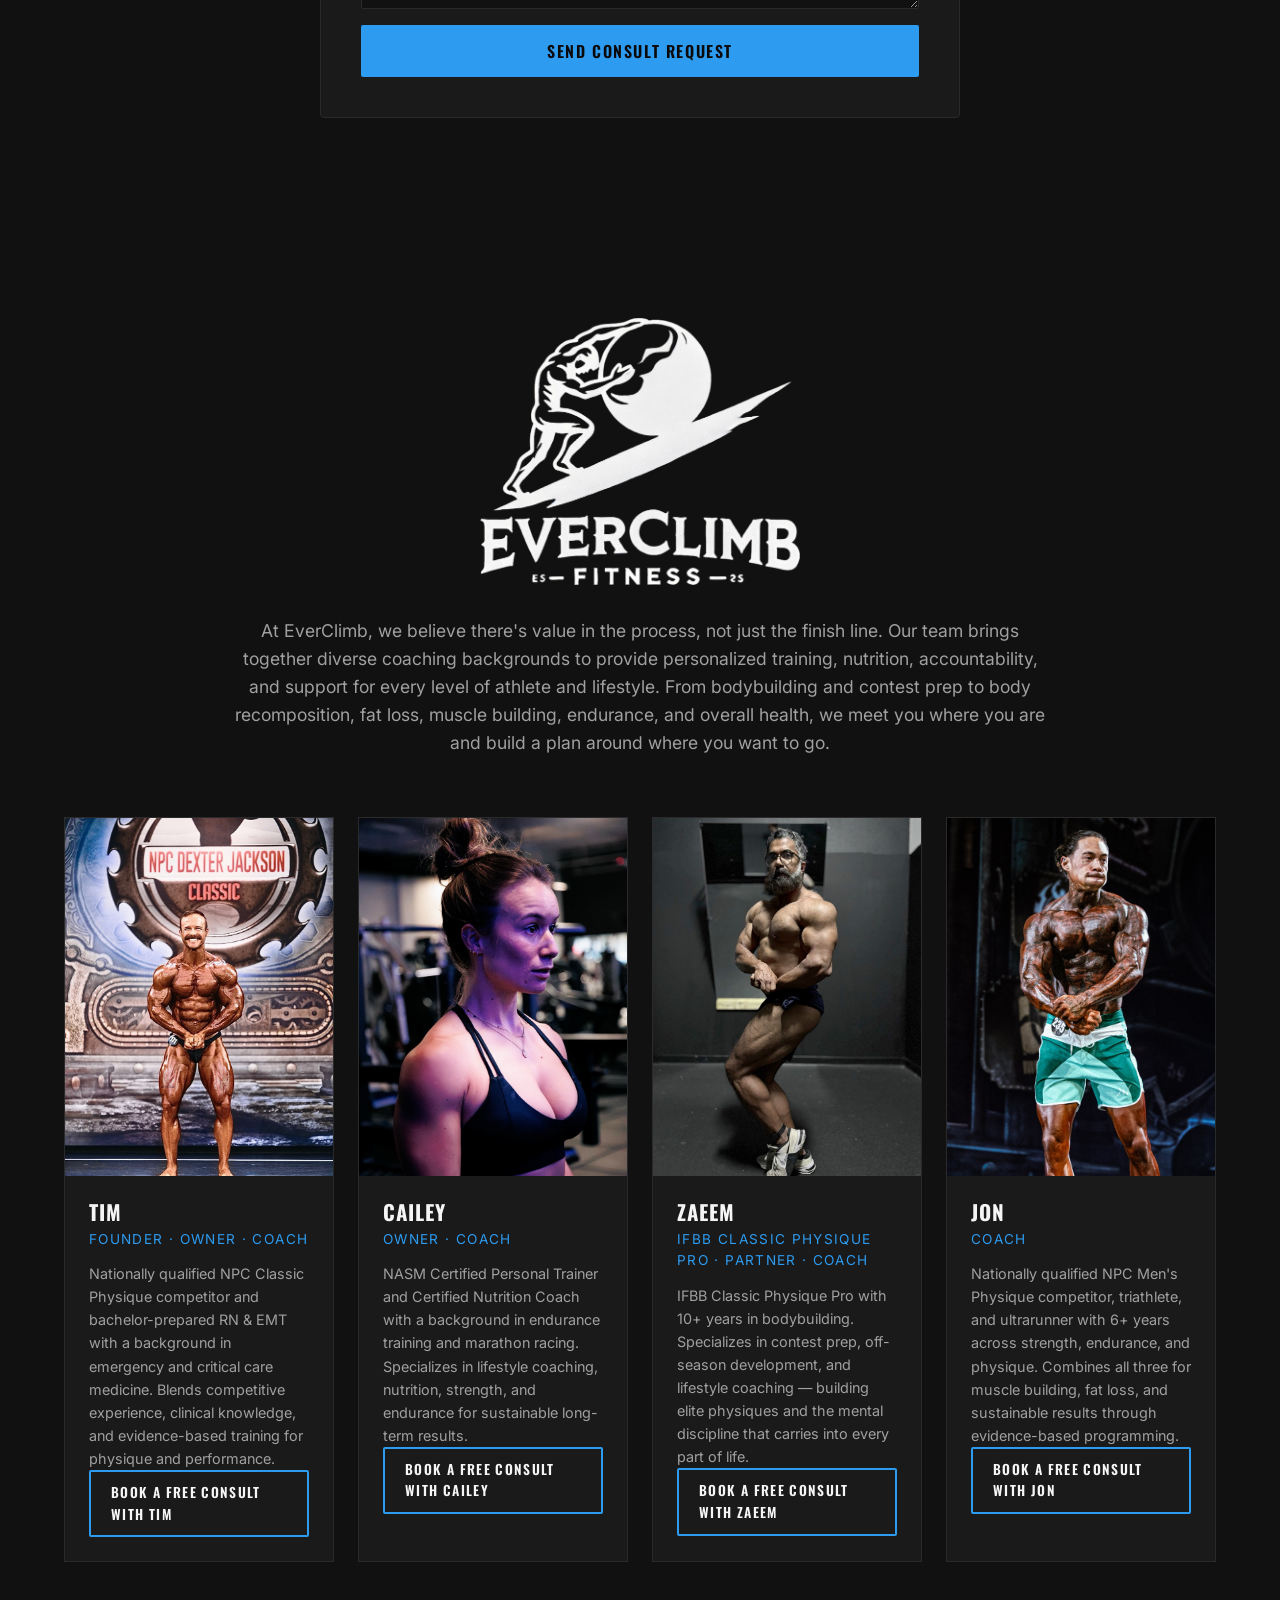
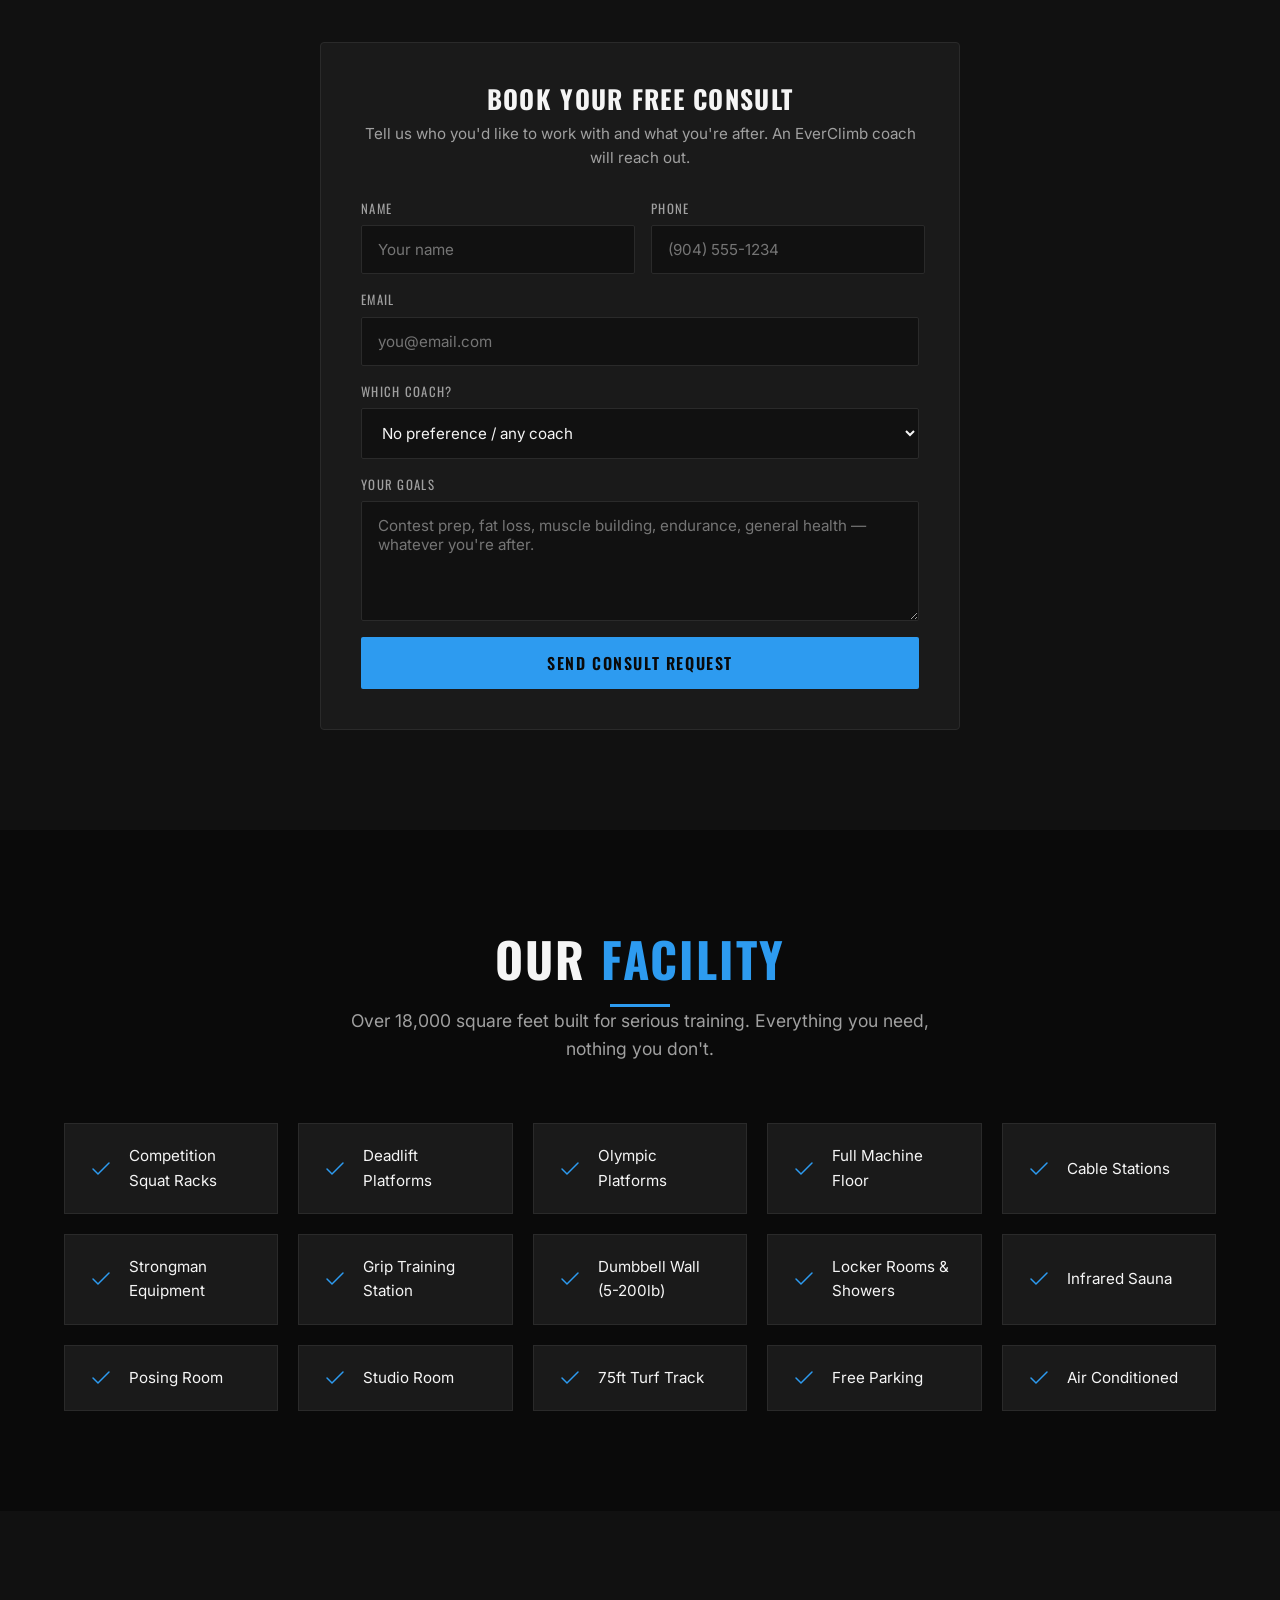
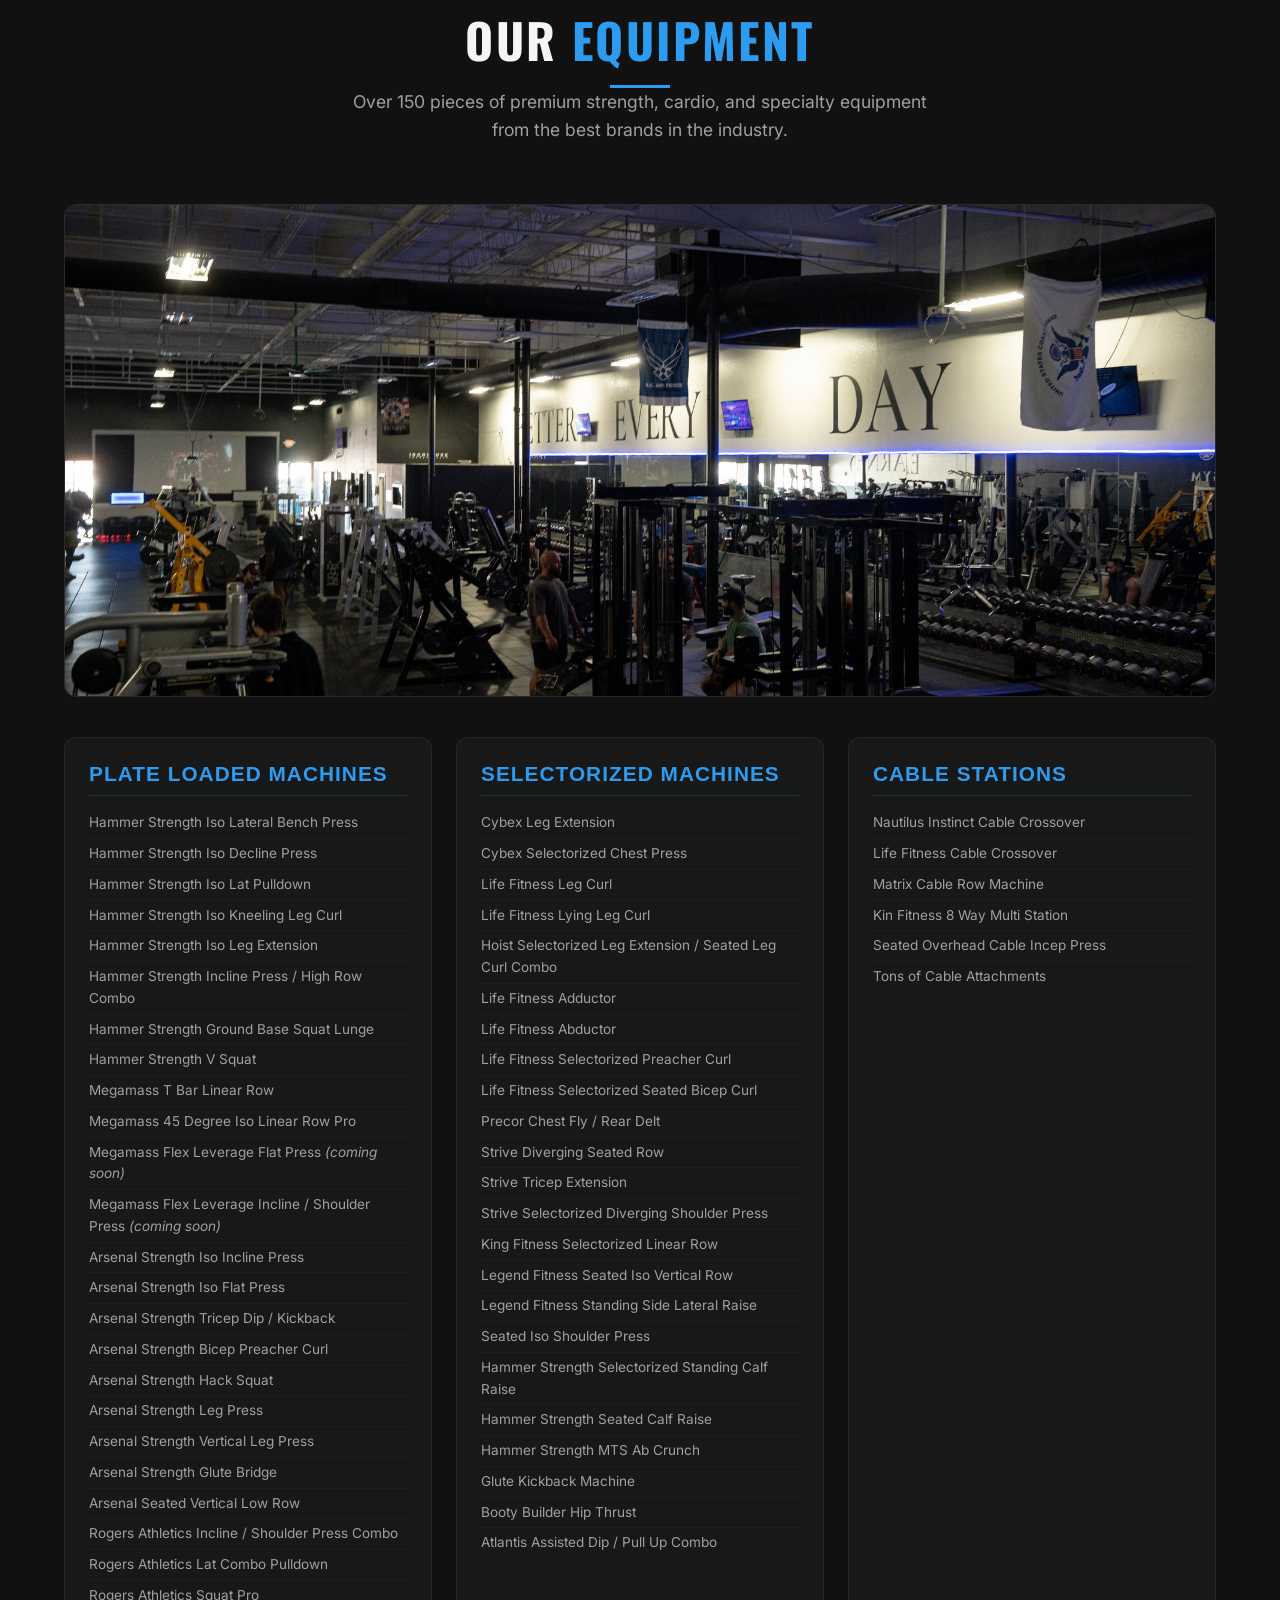
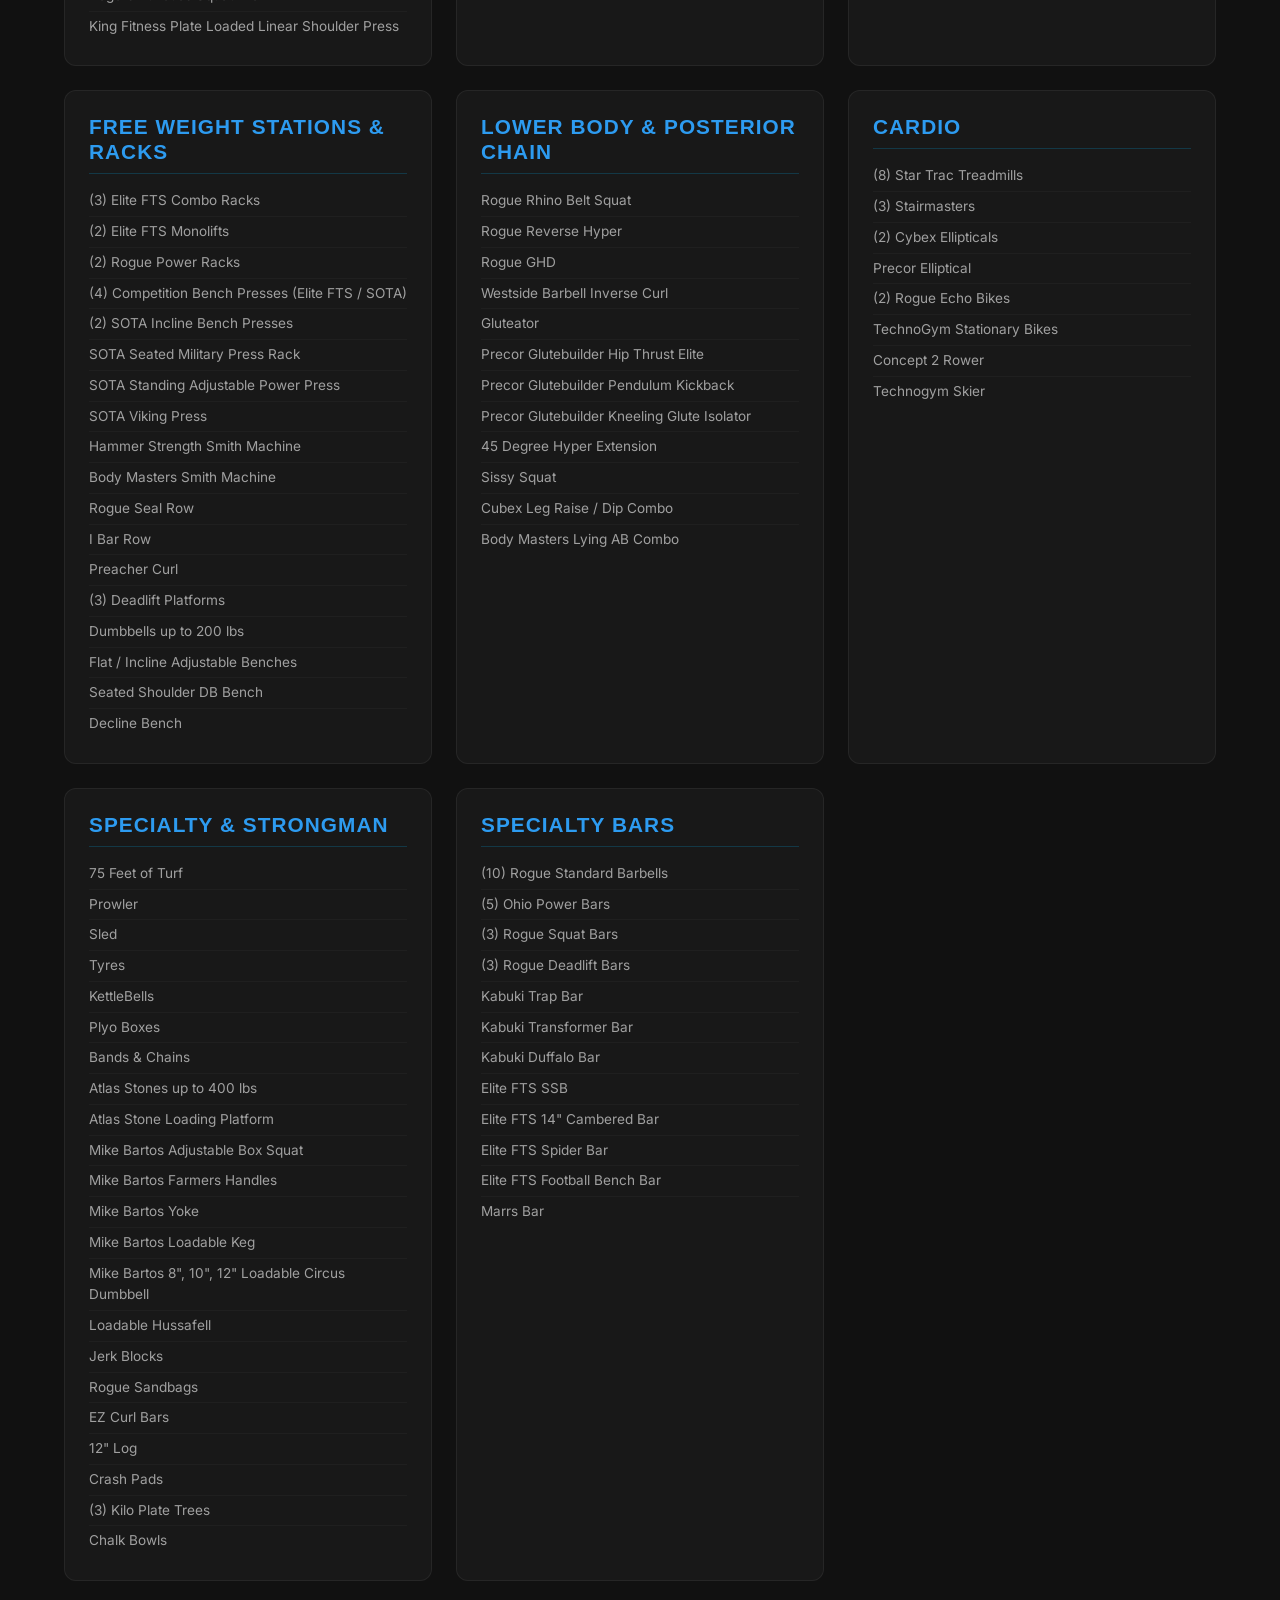
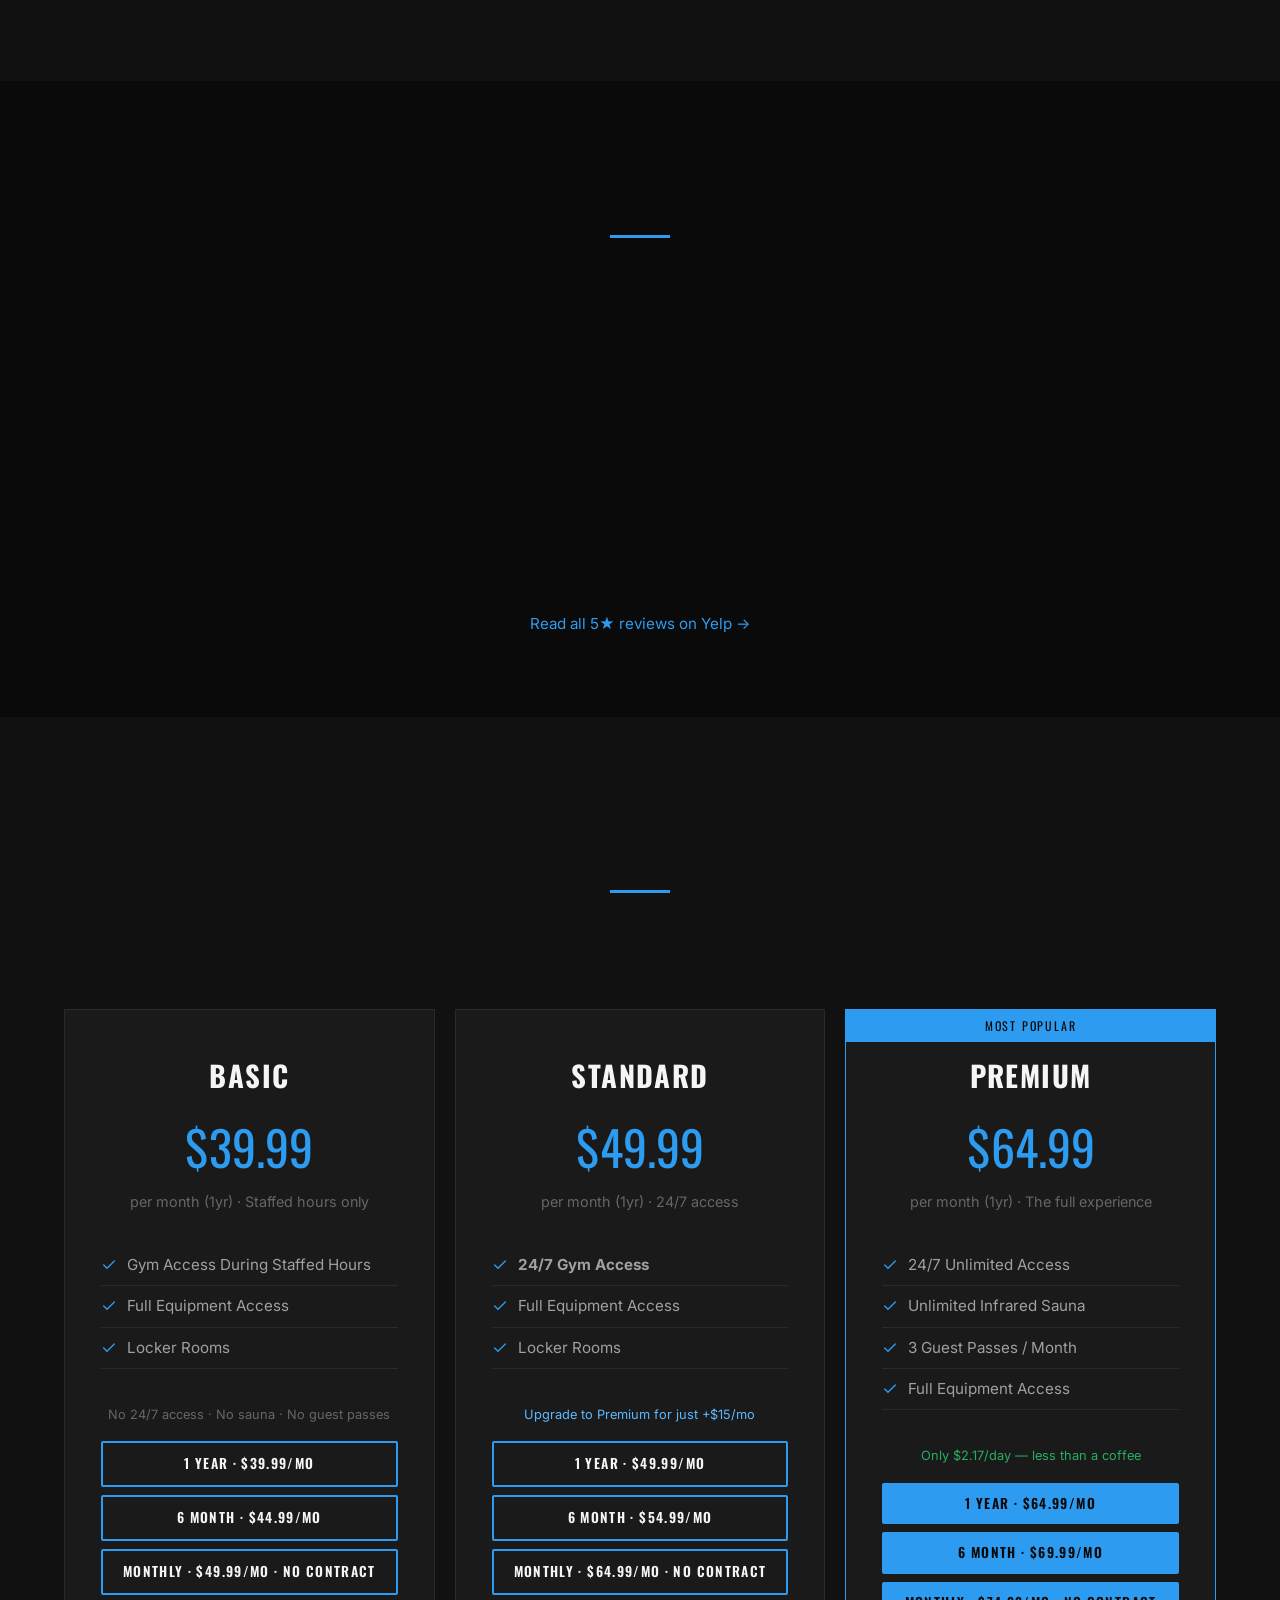
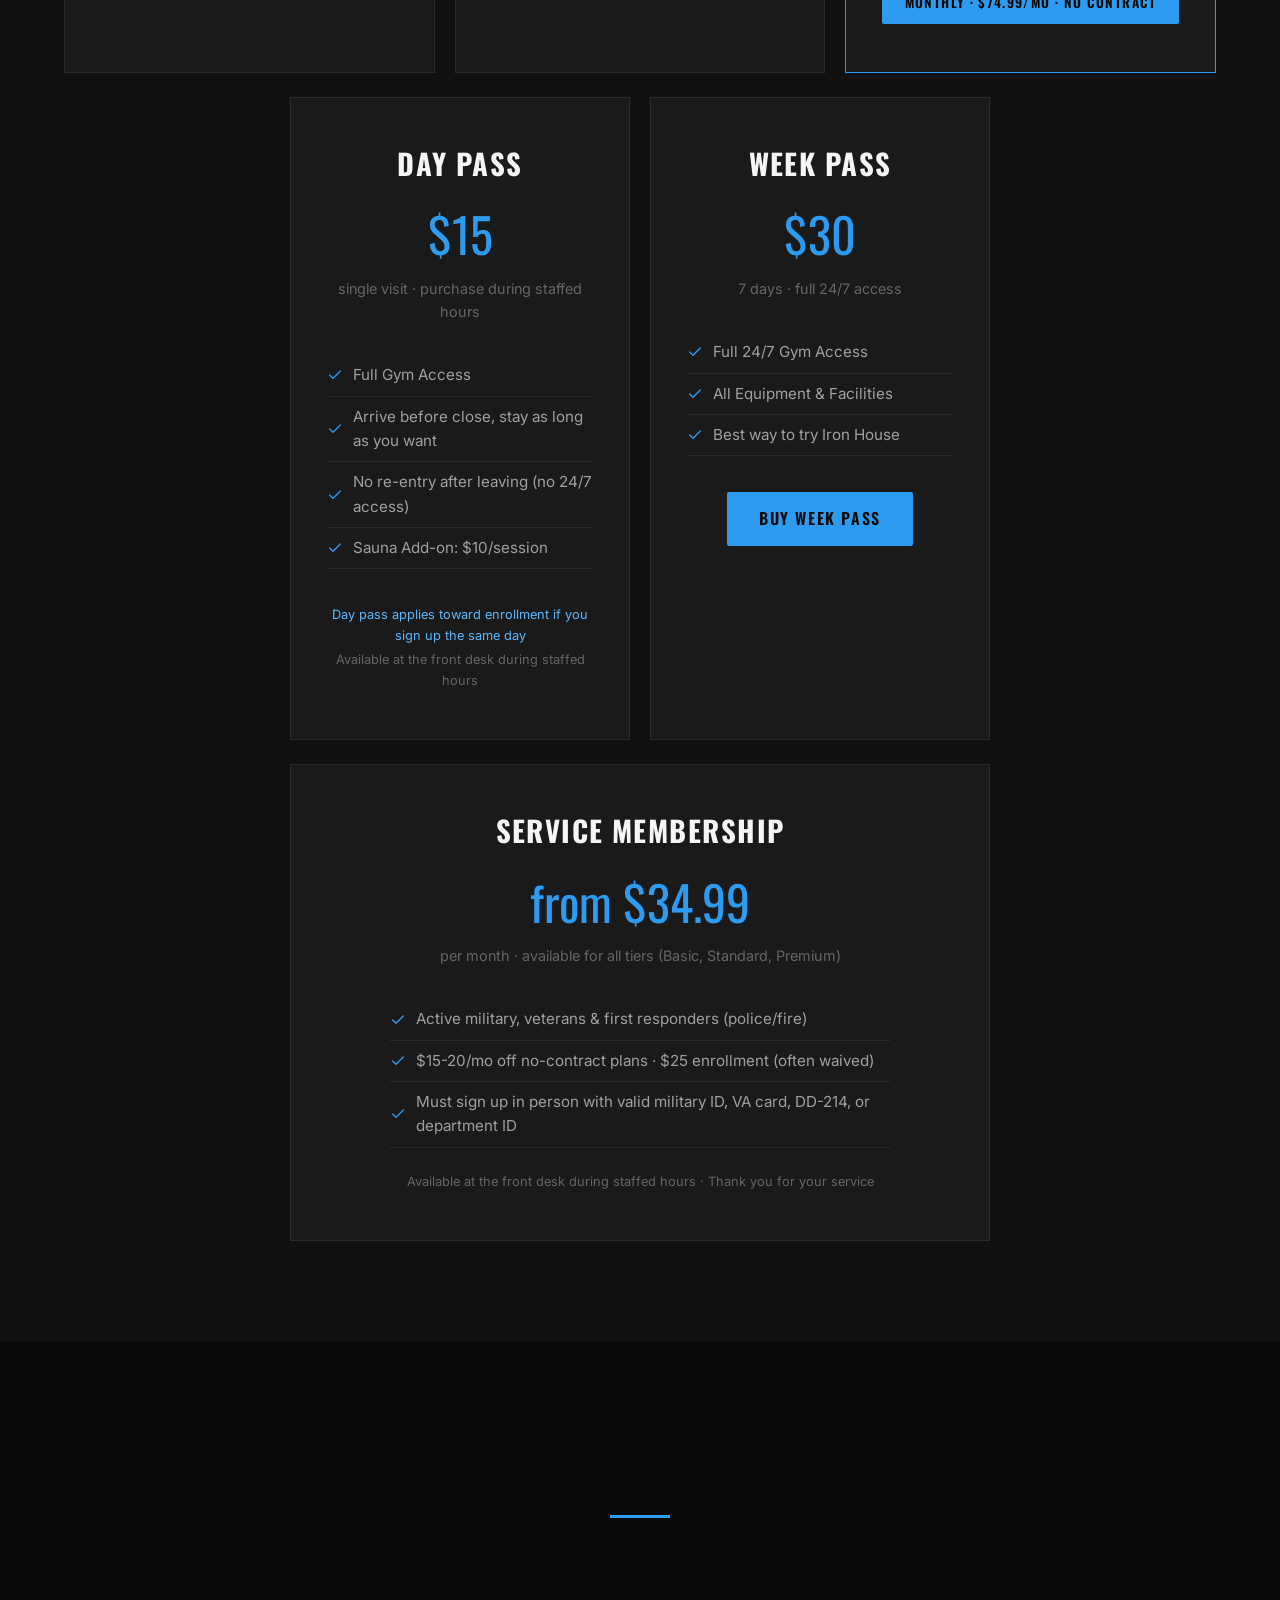
==== commit 943676ad: "Qualify '24/7' in homepage title + meta descriptions Per Chris: 'id put 24/7 Access Available'. Paid" ====
--- a/index.html
+++ b/index.html
@@ -30,11 +30,11 @@
     src="https://www.facebook.com/tr?id=1290848336585342&ev=PageView&noscript=1"
   /></noscript>
   <!-- End Meta Pixel Code -->
-  <title>Iron House Gym | Best Gym in Jacksonville FL | 24/7 Strength Training</title>
-  <meta name="description" content="Iron House Gym — Jacksonville's premier 18,000+ sq ft strength training facility. Powerlifting, bodybuilding, personal training, massage therapy & infrared sauna. 24/7 access. First-time visitors get a free 3 Day Pass.">
+  <title>Iron House Gym | Best Gym in Jacksonville FL | 24/7 Access Available</title>
+  <meta name="description" content="Iron House Gym — Jacksonville's premier 18,000+ sq ft strength training facility. Powerlifting, bodybuilding, personal training, massage therapy & infrared sauna. 24/7 access available. First-time visitors get a free 3 Day Pass.">
   <meta name="keywords" content="gym Jacksonville FL, best gym Jacksonville, powerlifting gym Jacksonville, bodybuilding gym, Olympic lifting, personal training Jacksonville, strength training, 24/7 gym Jacksonville, fitness center Jacksonville FL, gym near me Jacksonville, Iron House Gym, massage therapy Jacksonville, infrared sauna Jacksonville">
   <meta property="og:title" content="Iron House Gym | Best Gym in Jacksonville FL">
-  <meta property="og:description" content="Jacksonville's premier 18,000+ sq ft strength training facility. 24/7 access, personal training, massage therapy, infrared sauna. Free 3 Day Pass for first-time visitors.">
+  <meta property="og:description" content="Jacksonville's premier 18,000+ sq ft strength training facility. 24/7 access available, personal training, massage therapy, infrared sauna. Free 3 Day Pass for first-time visitors.">
   <meta property="og:type" content="website">
   <meta property="og:url" content="https://www.ironhousejax.com">
   <meta property="og:image" content="https://www.ironhousejax.com/images/hero-gym-floor.jpg">
@@ -46,7 +46,7 @@
   <!-- Twitter Card -->
   <meta name="twitter:card" content="summary_large_image">
   <meta name="twitter:title" content="Iron House Gym | Best Gym in Jacksonville FL">
-  <meta name="twitter:description" content="Jacksonville's premier 18,000+ sq ft strength training facility. 24/7 access, personal training, massage therapy, infrared sauna. Free 3 Day Pass.">
+  <meta name="twitter:description" content="Jacksonville's premier 18,000+ sq ft strength training facility. 24/7 access available, personal training, massage therapy, infrared sauna. Free 3 Day Pass.">
   <meta name="twitter:image" content="https://www.ironhousejax.com/images/hero-gym-floor.jpg">
 
   <!-- Canonical -->
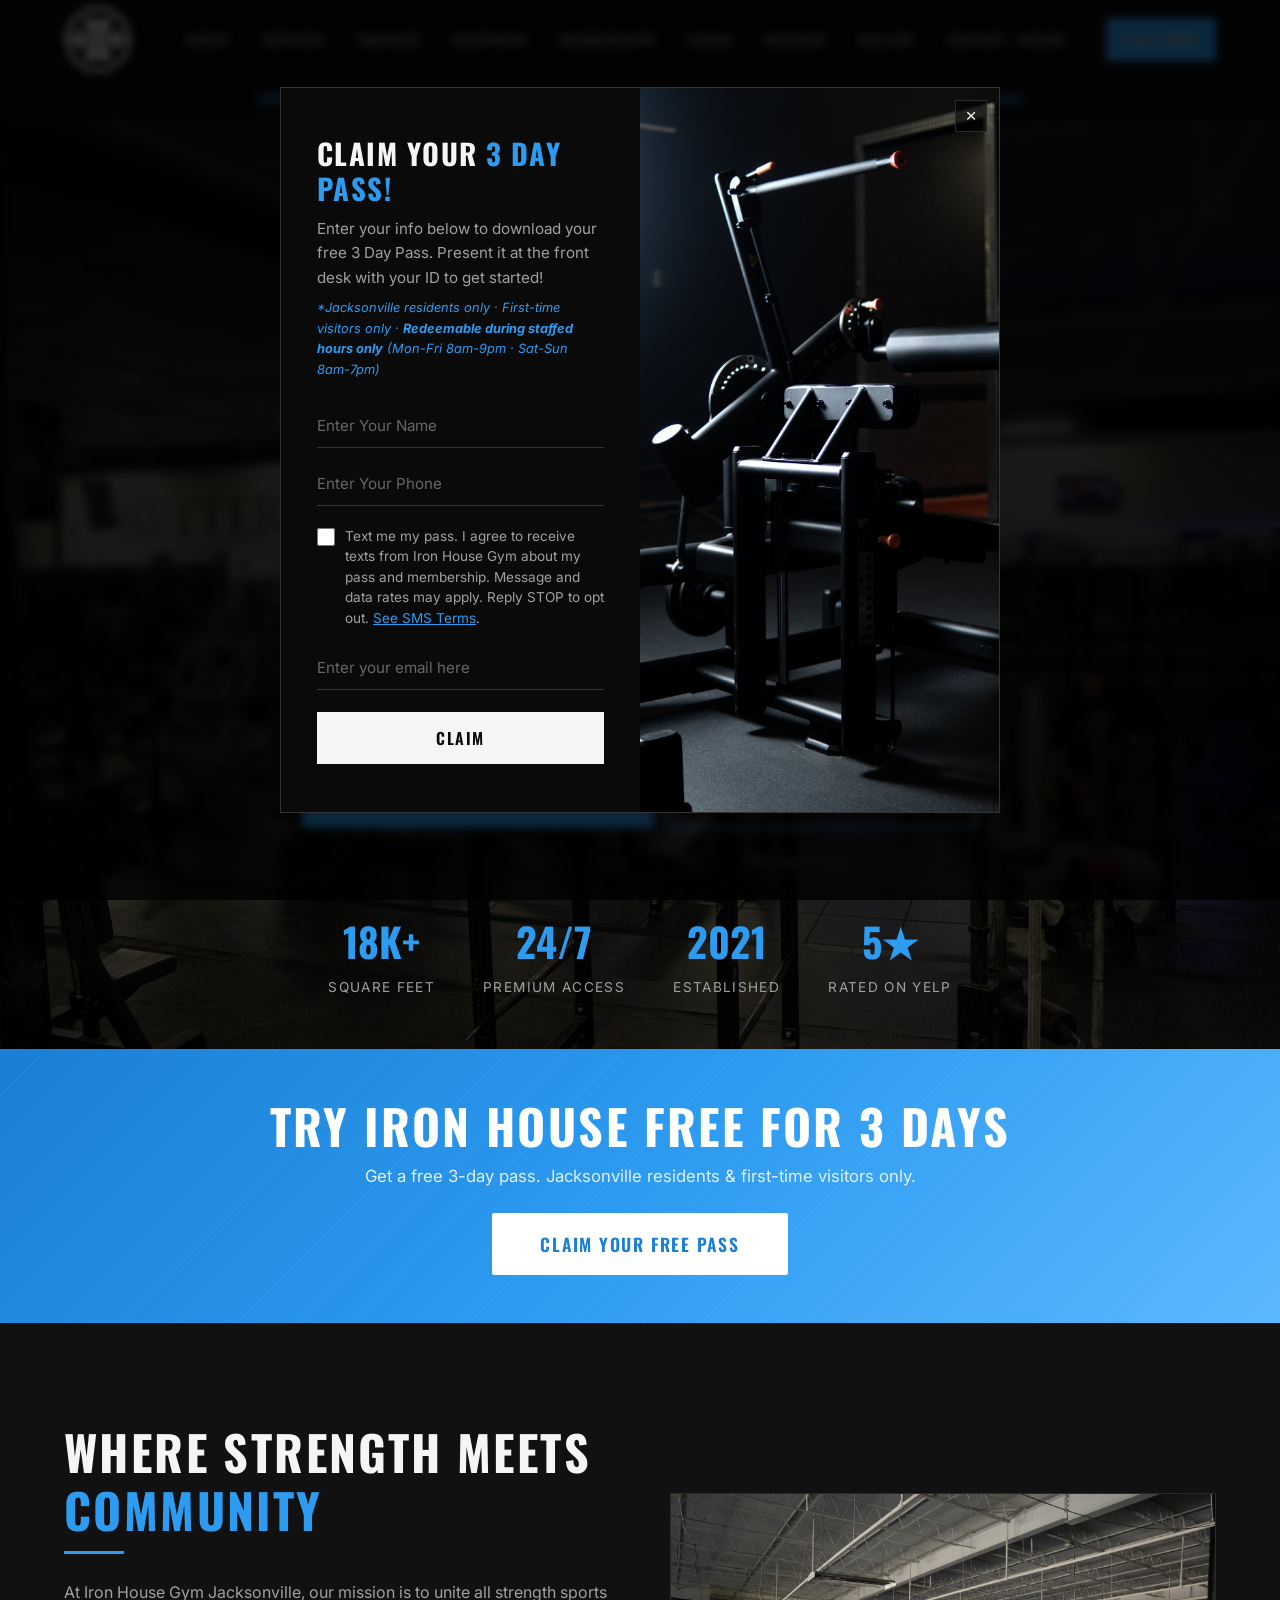
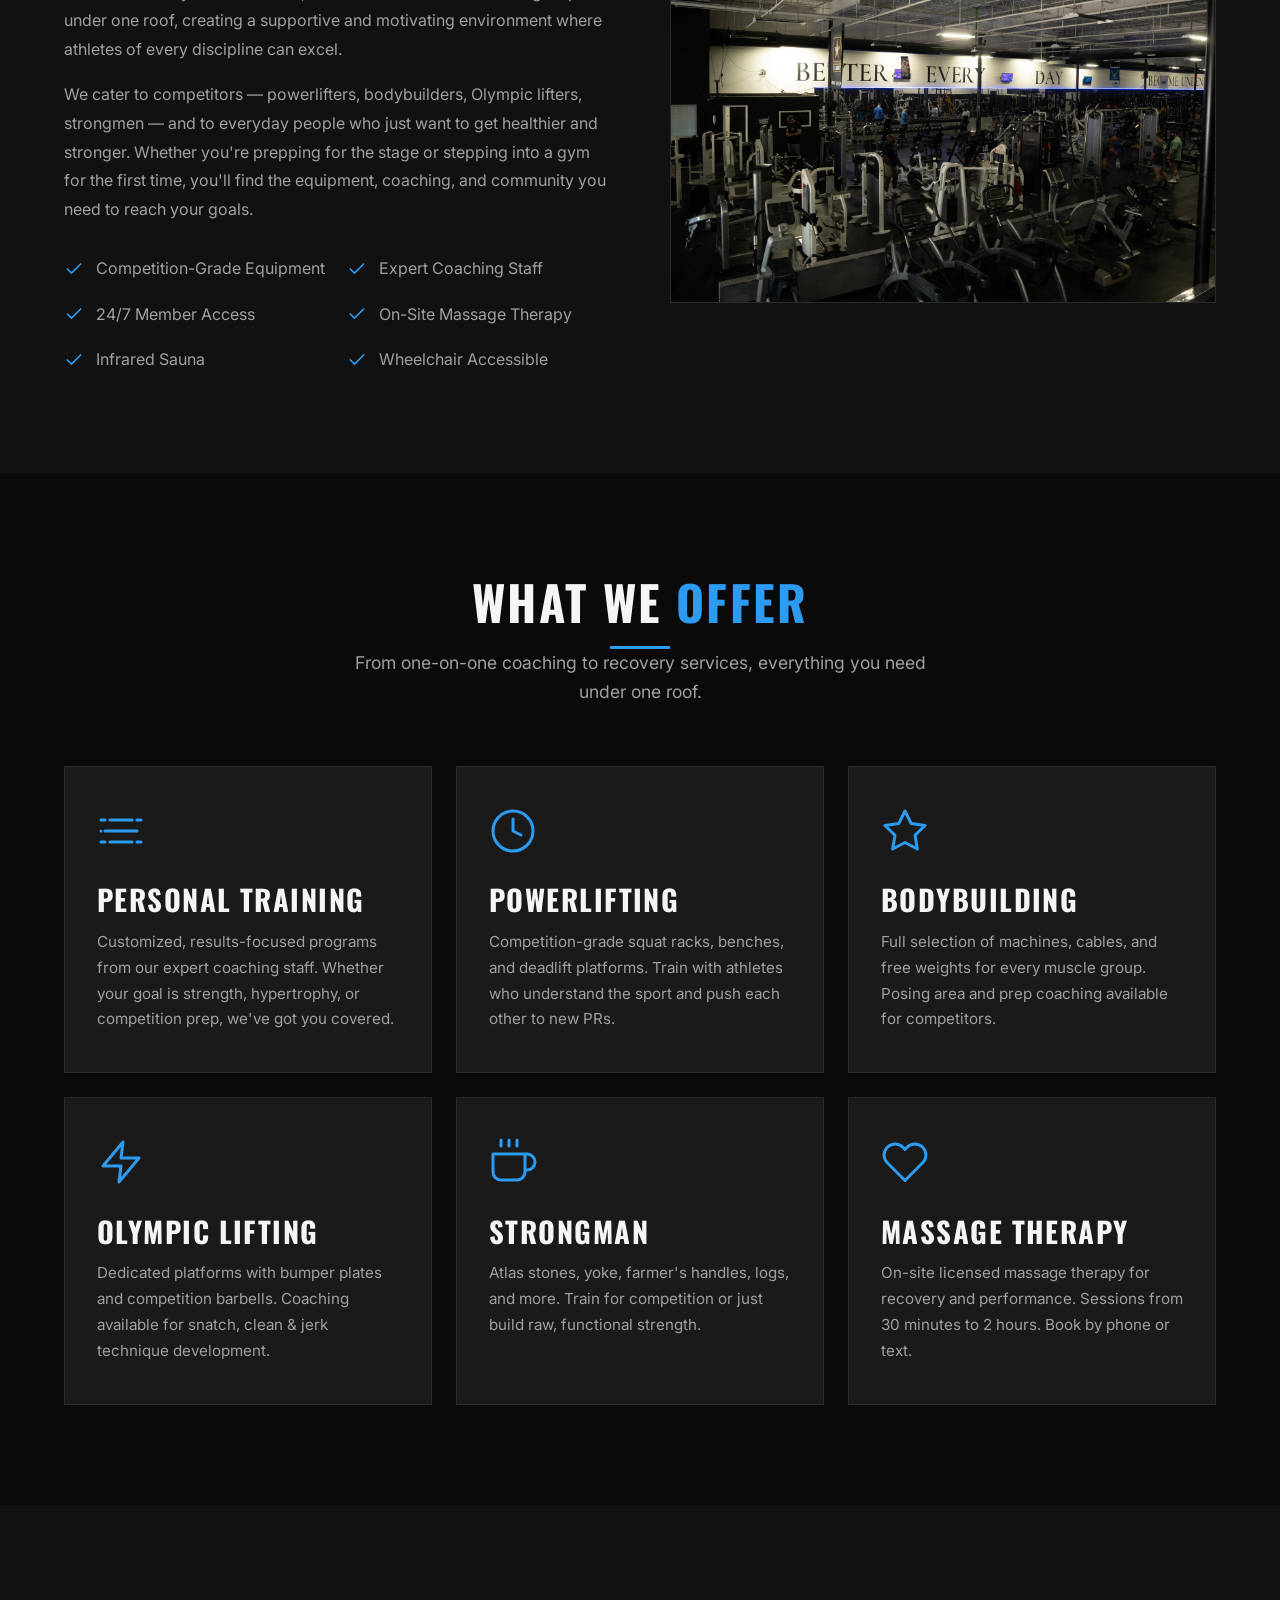
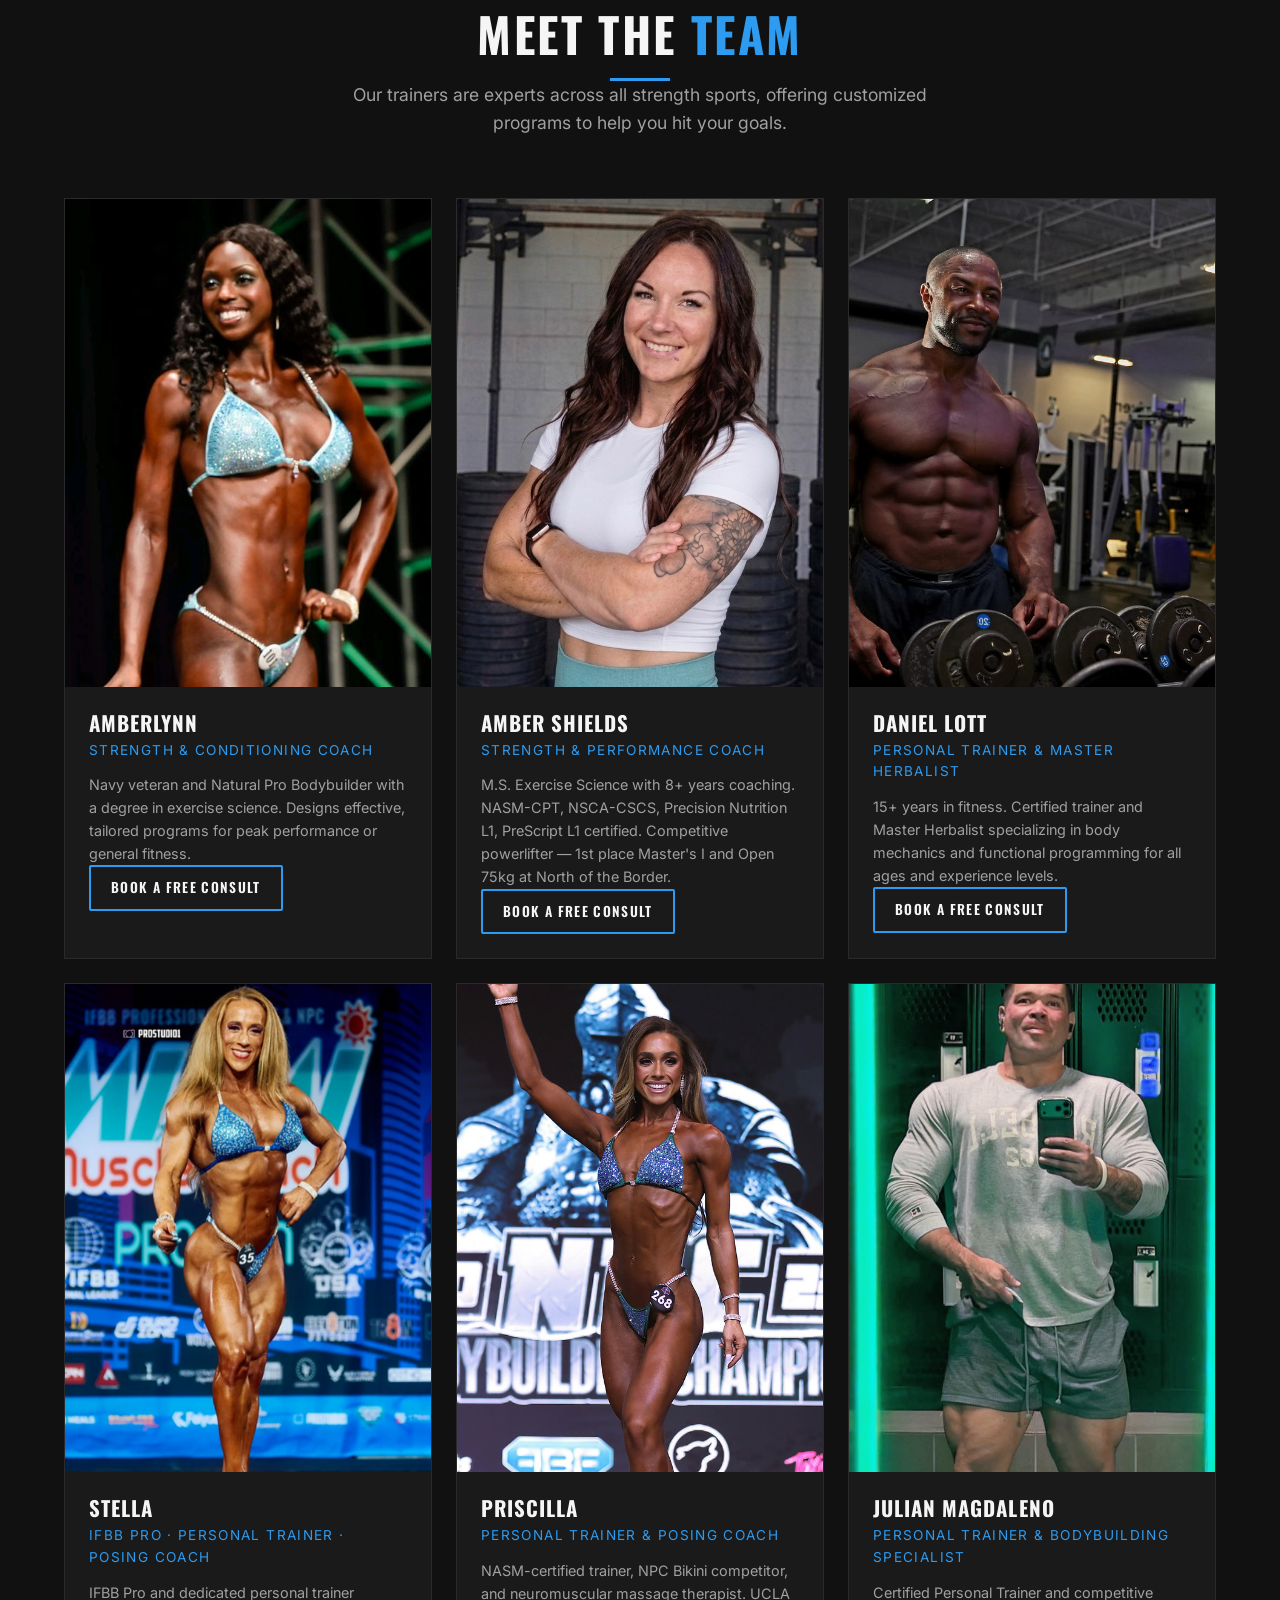
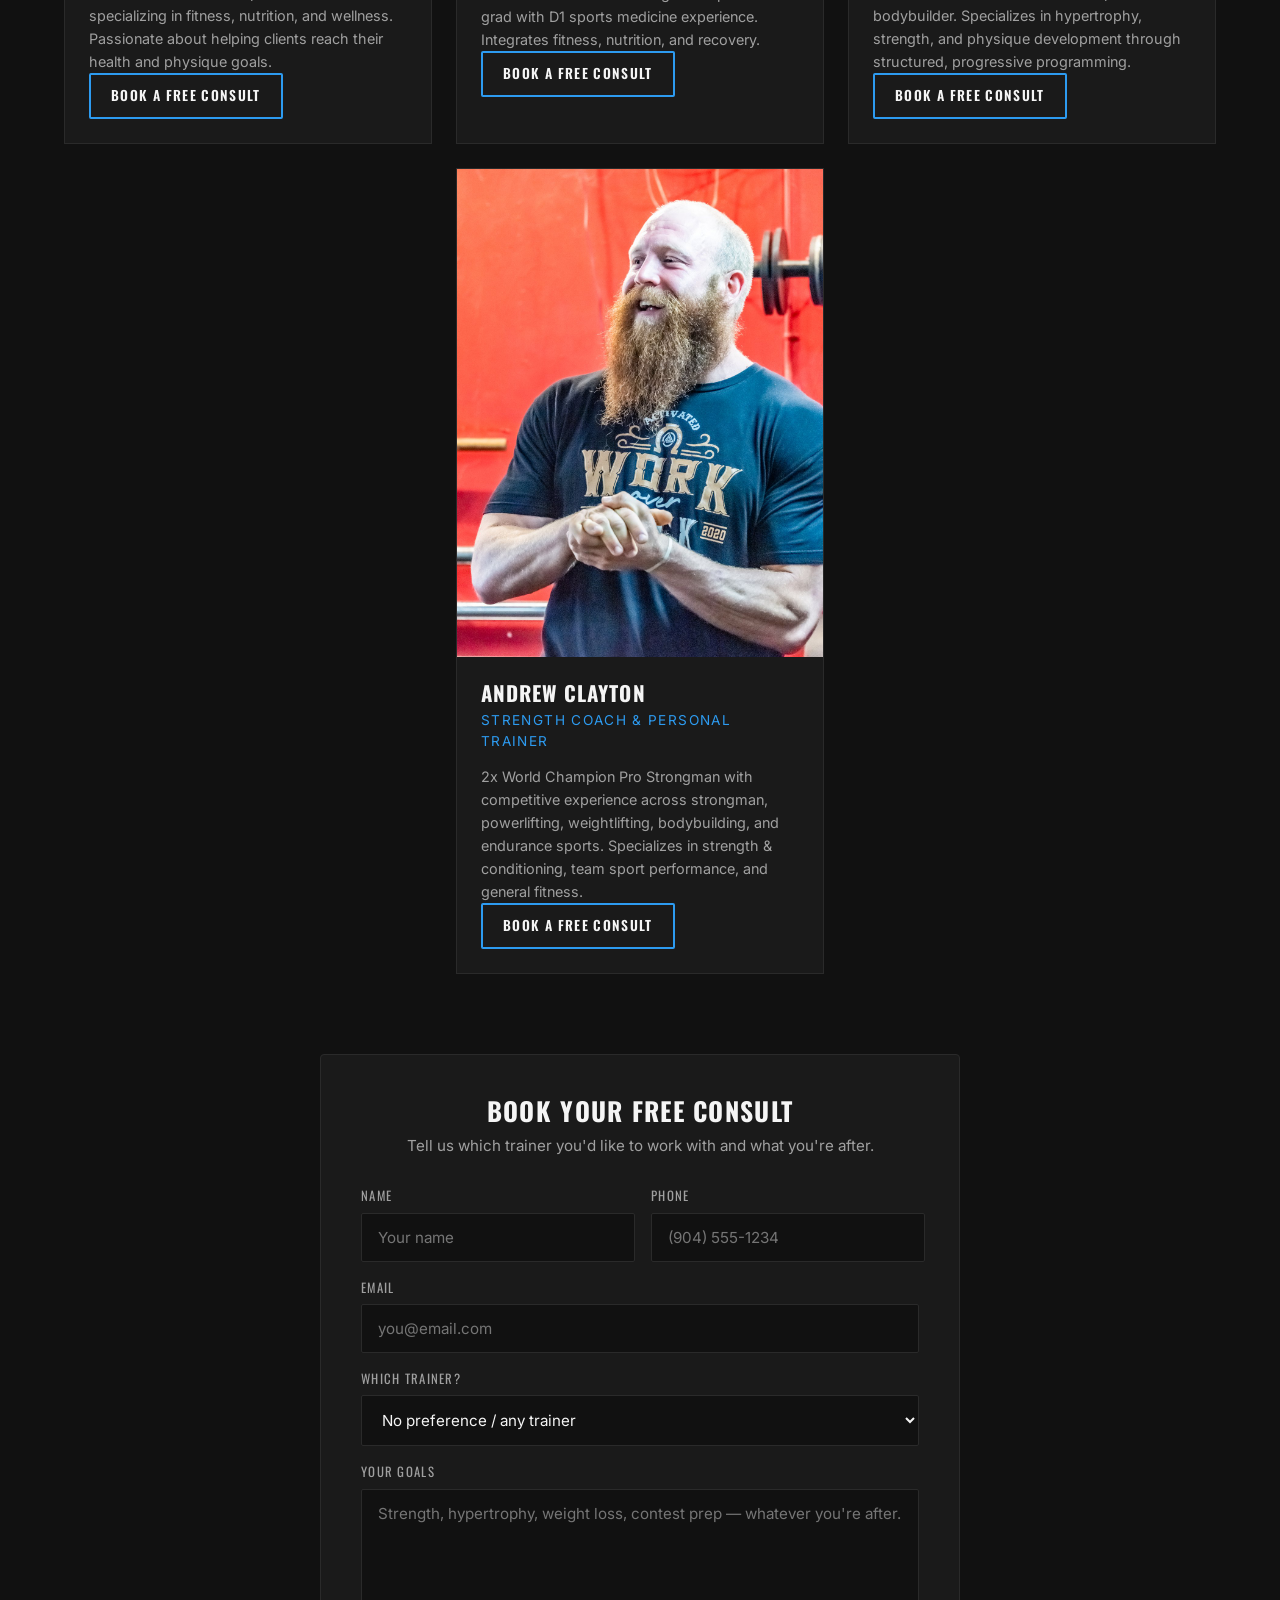
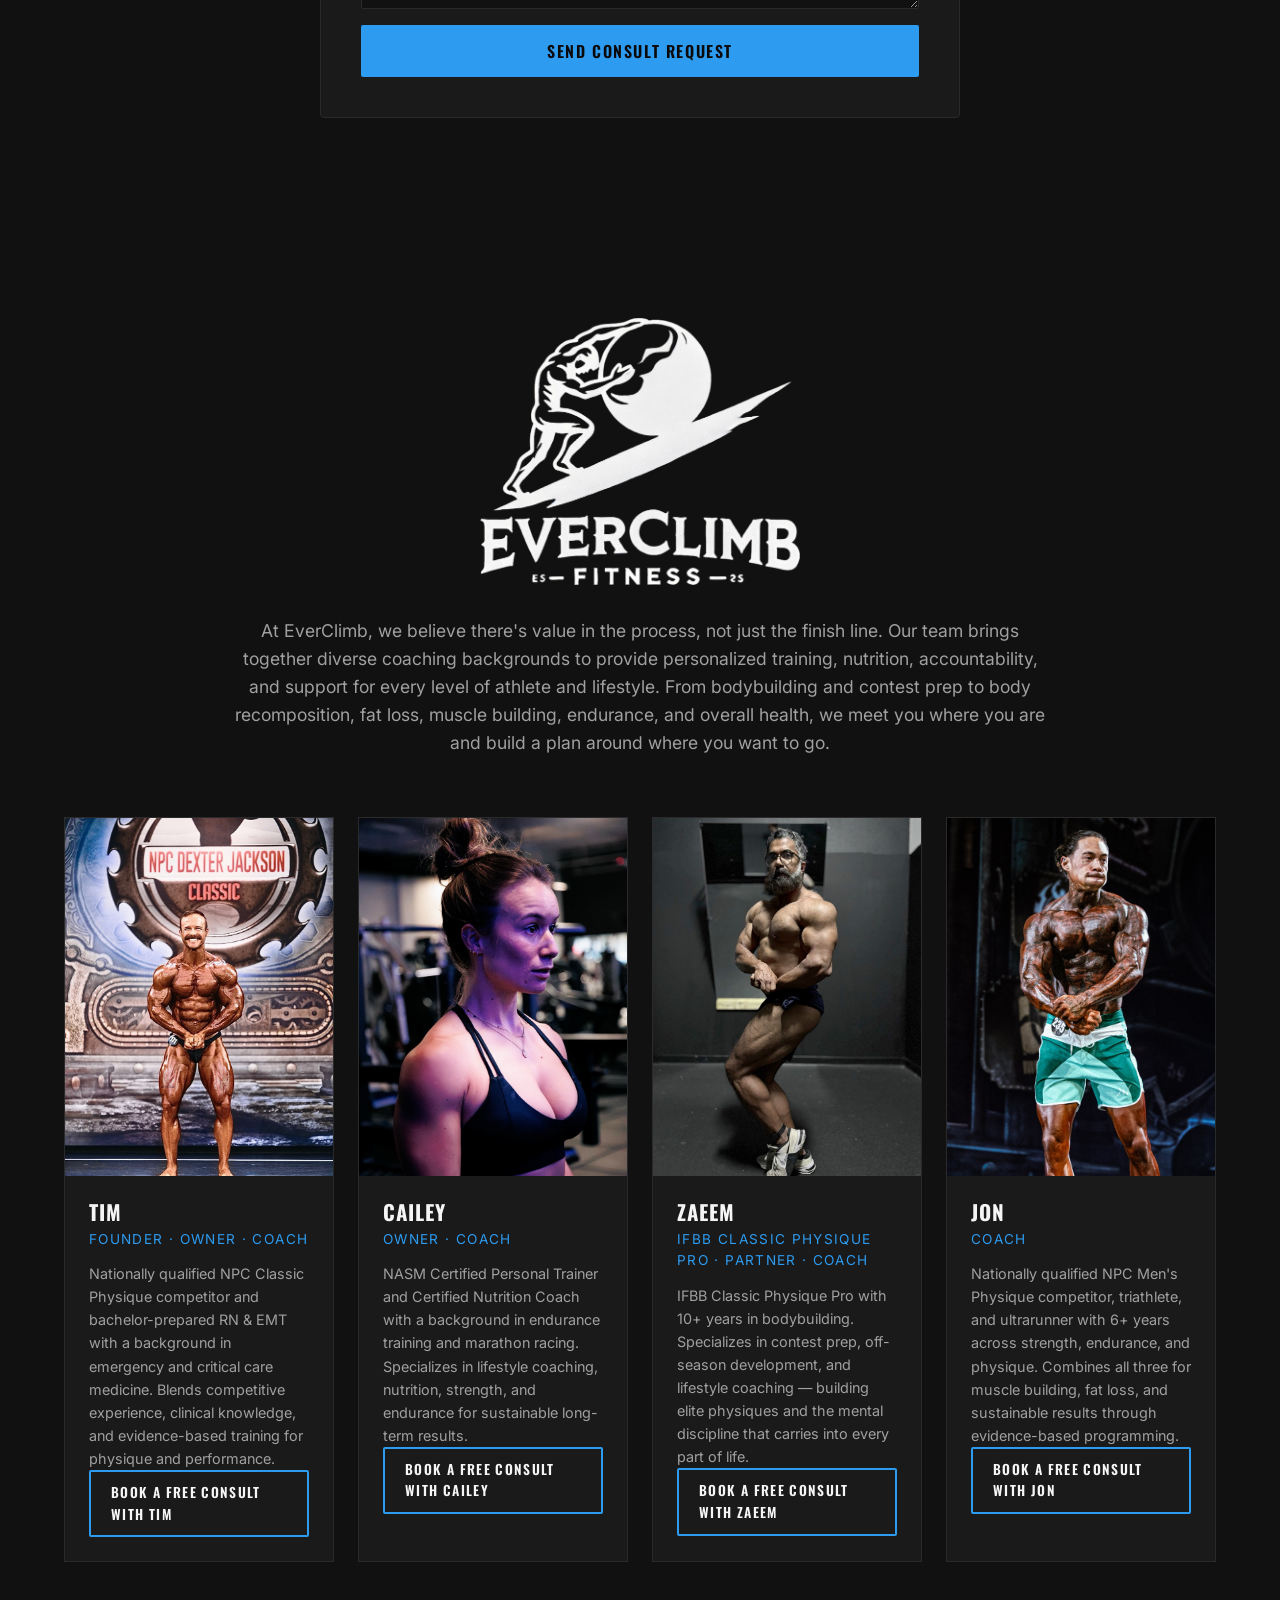
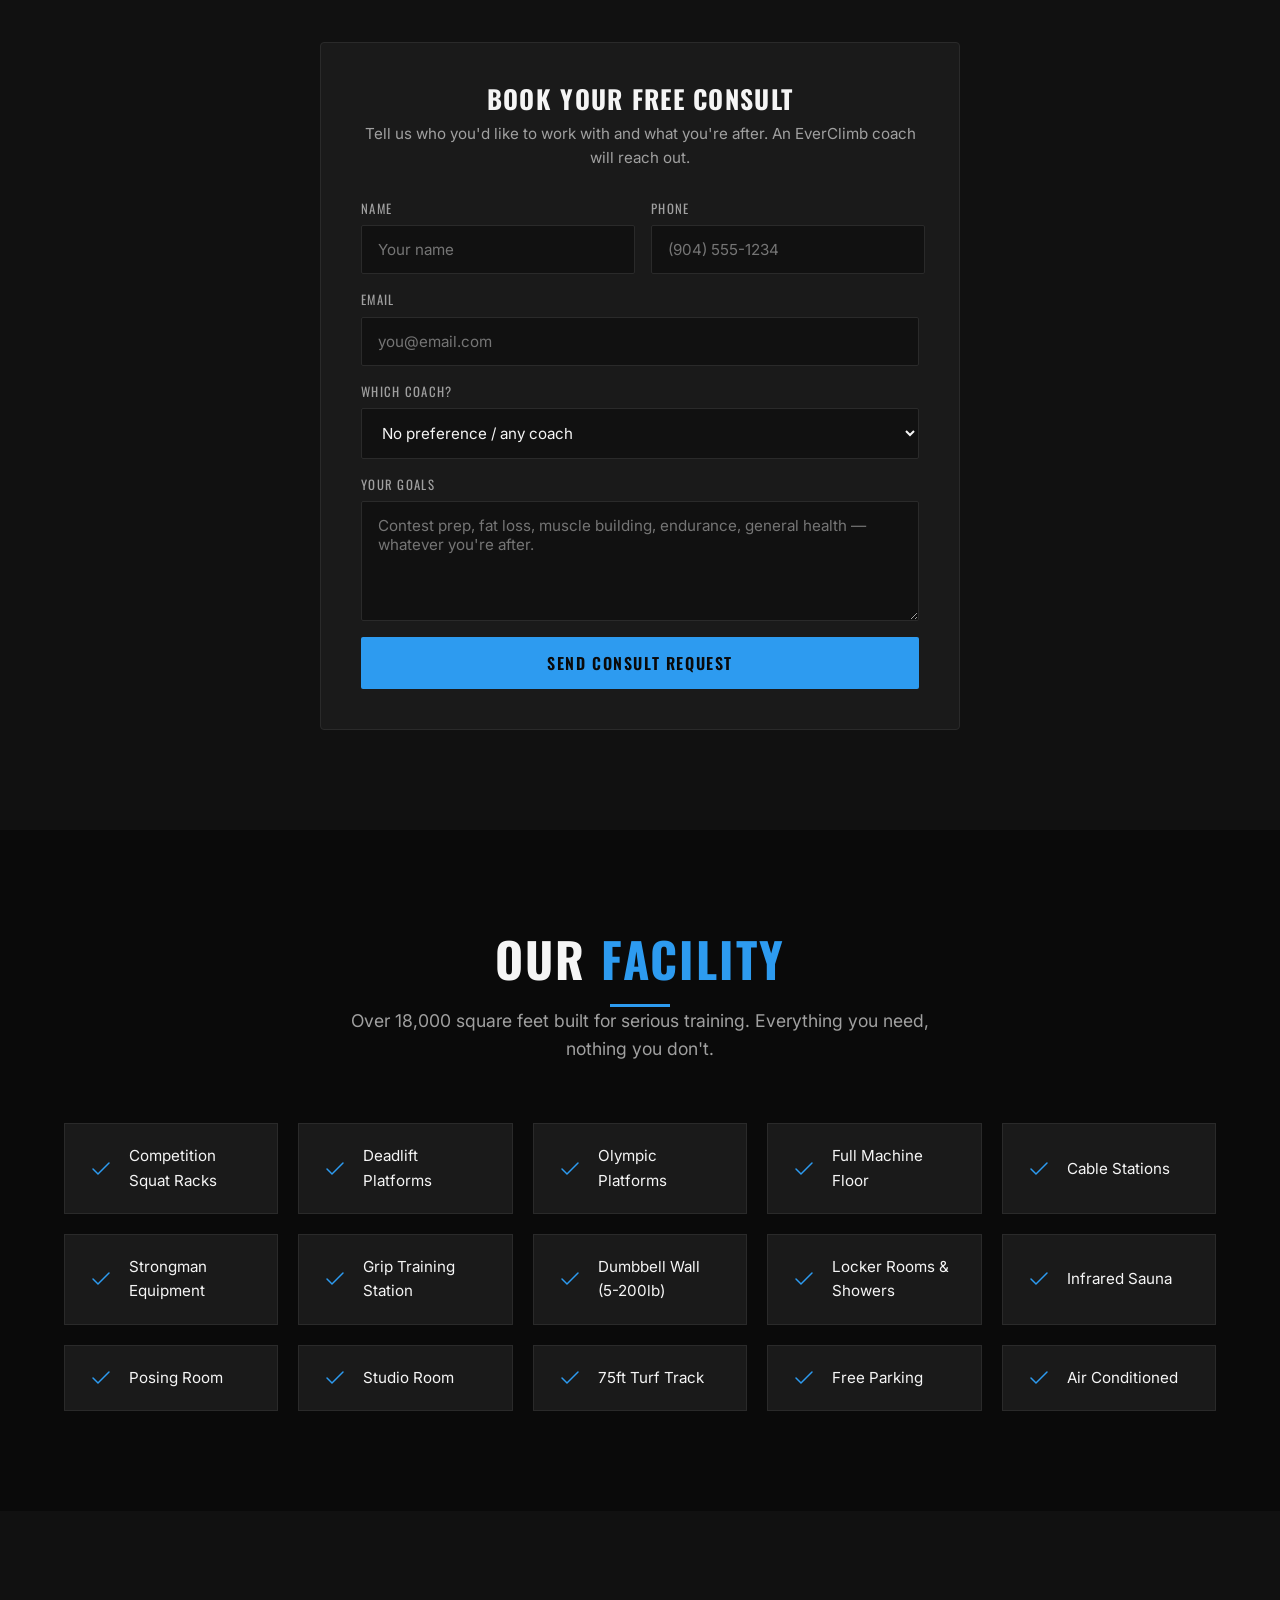
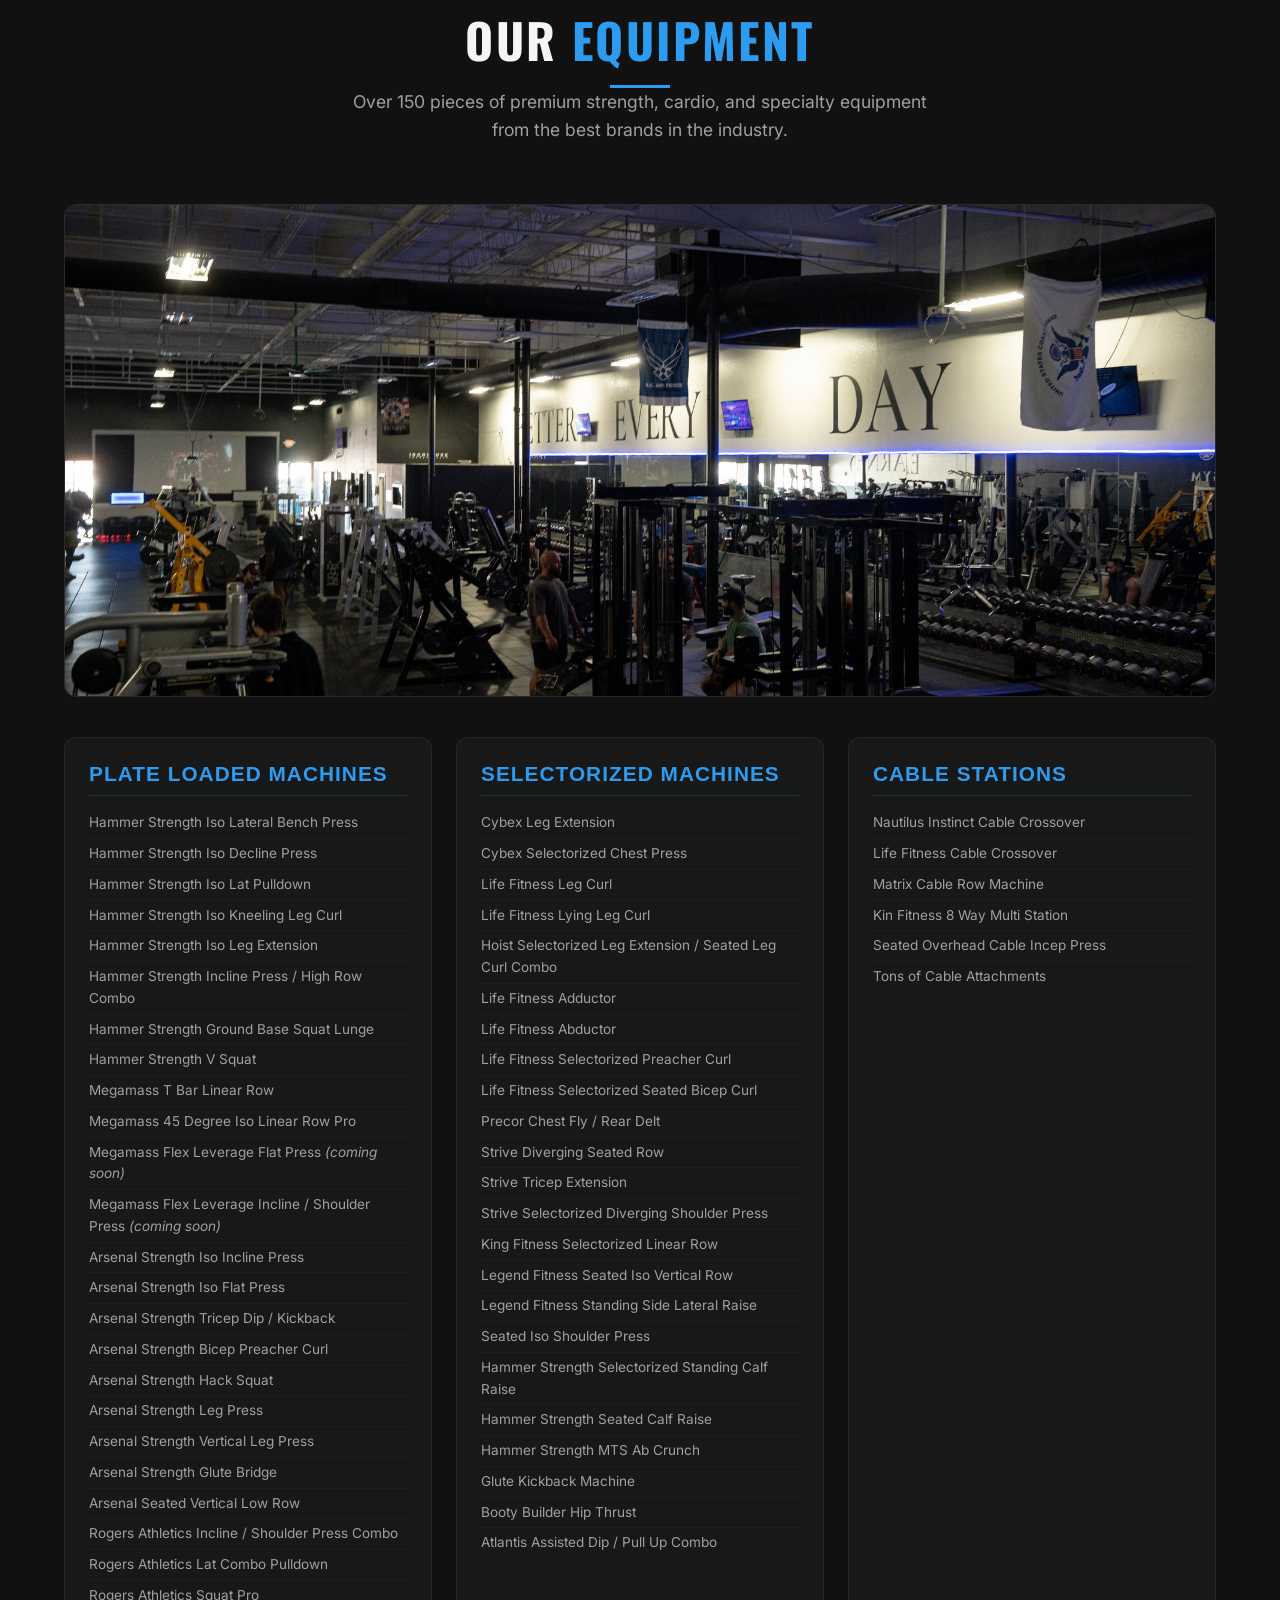
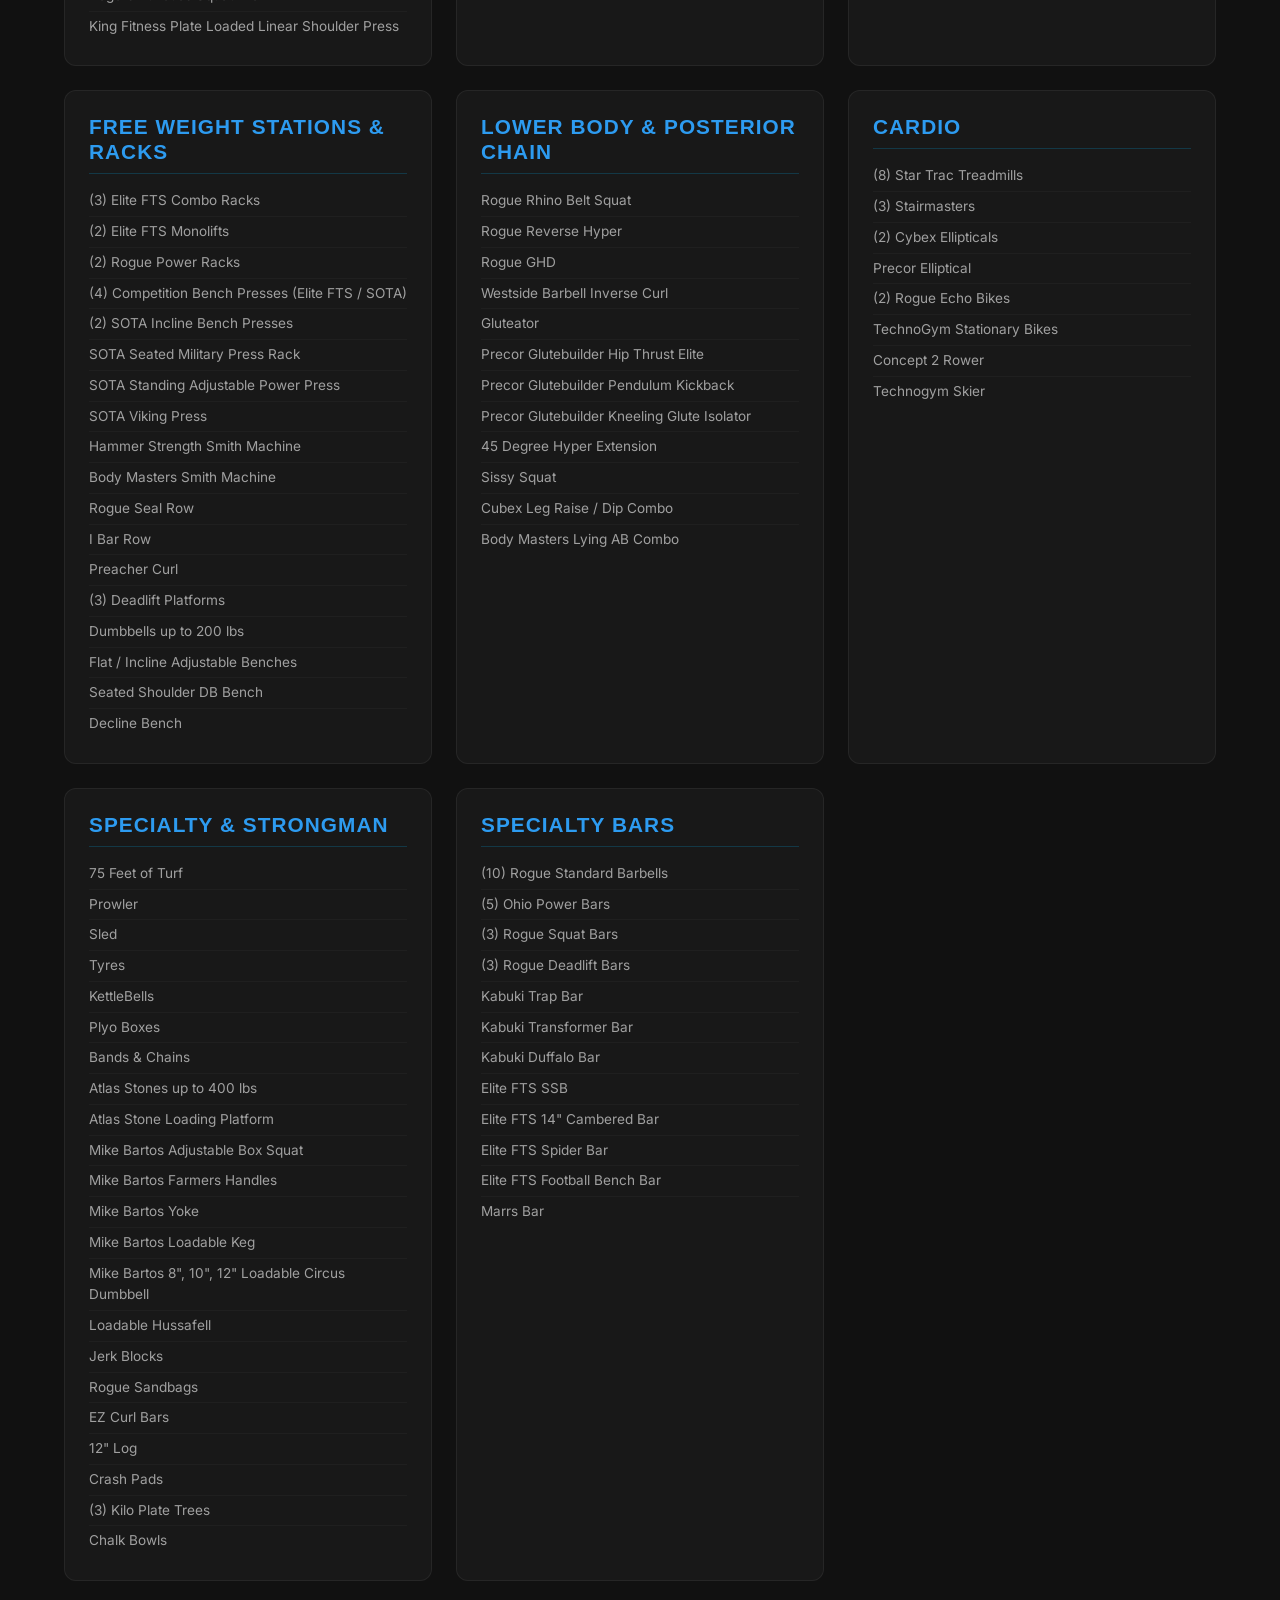
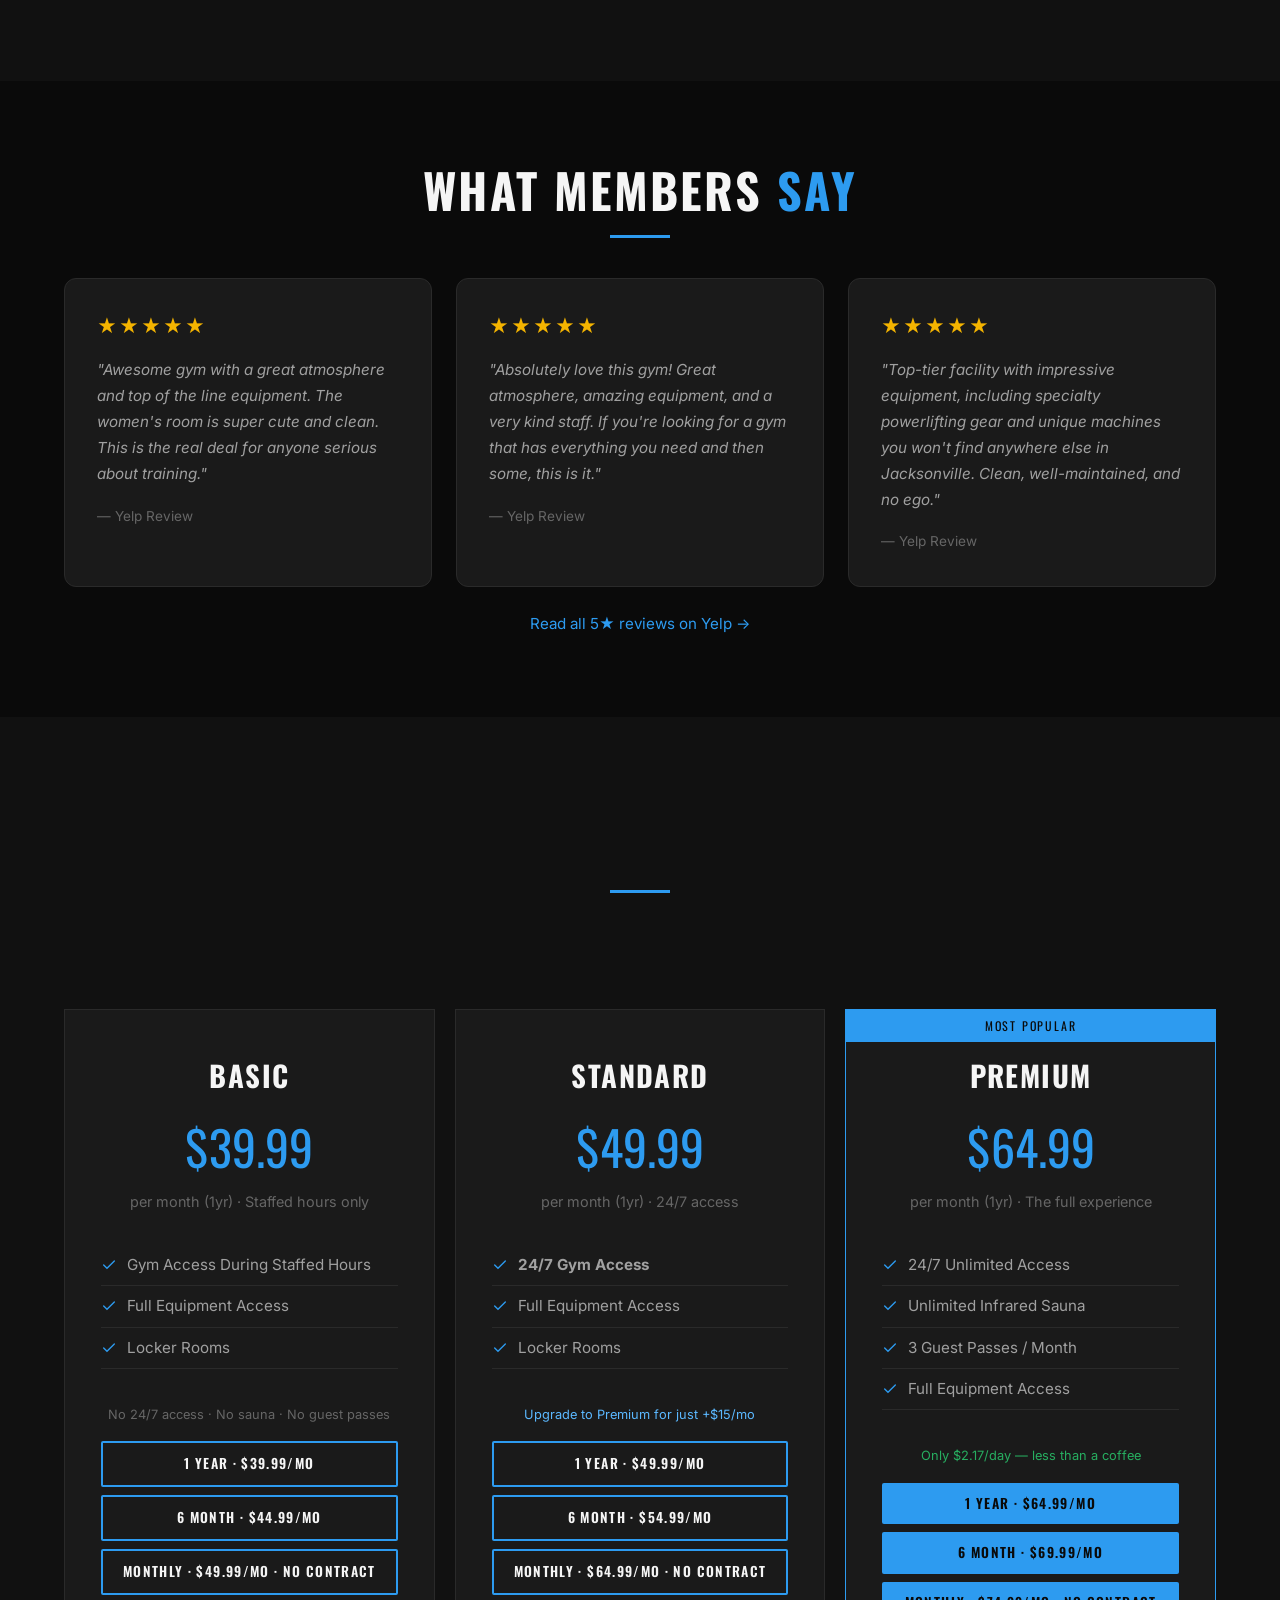
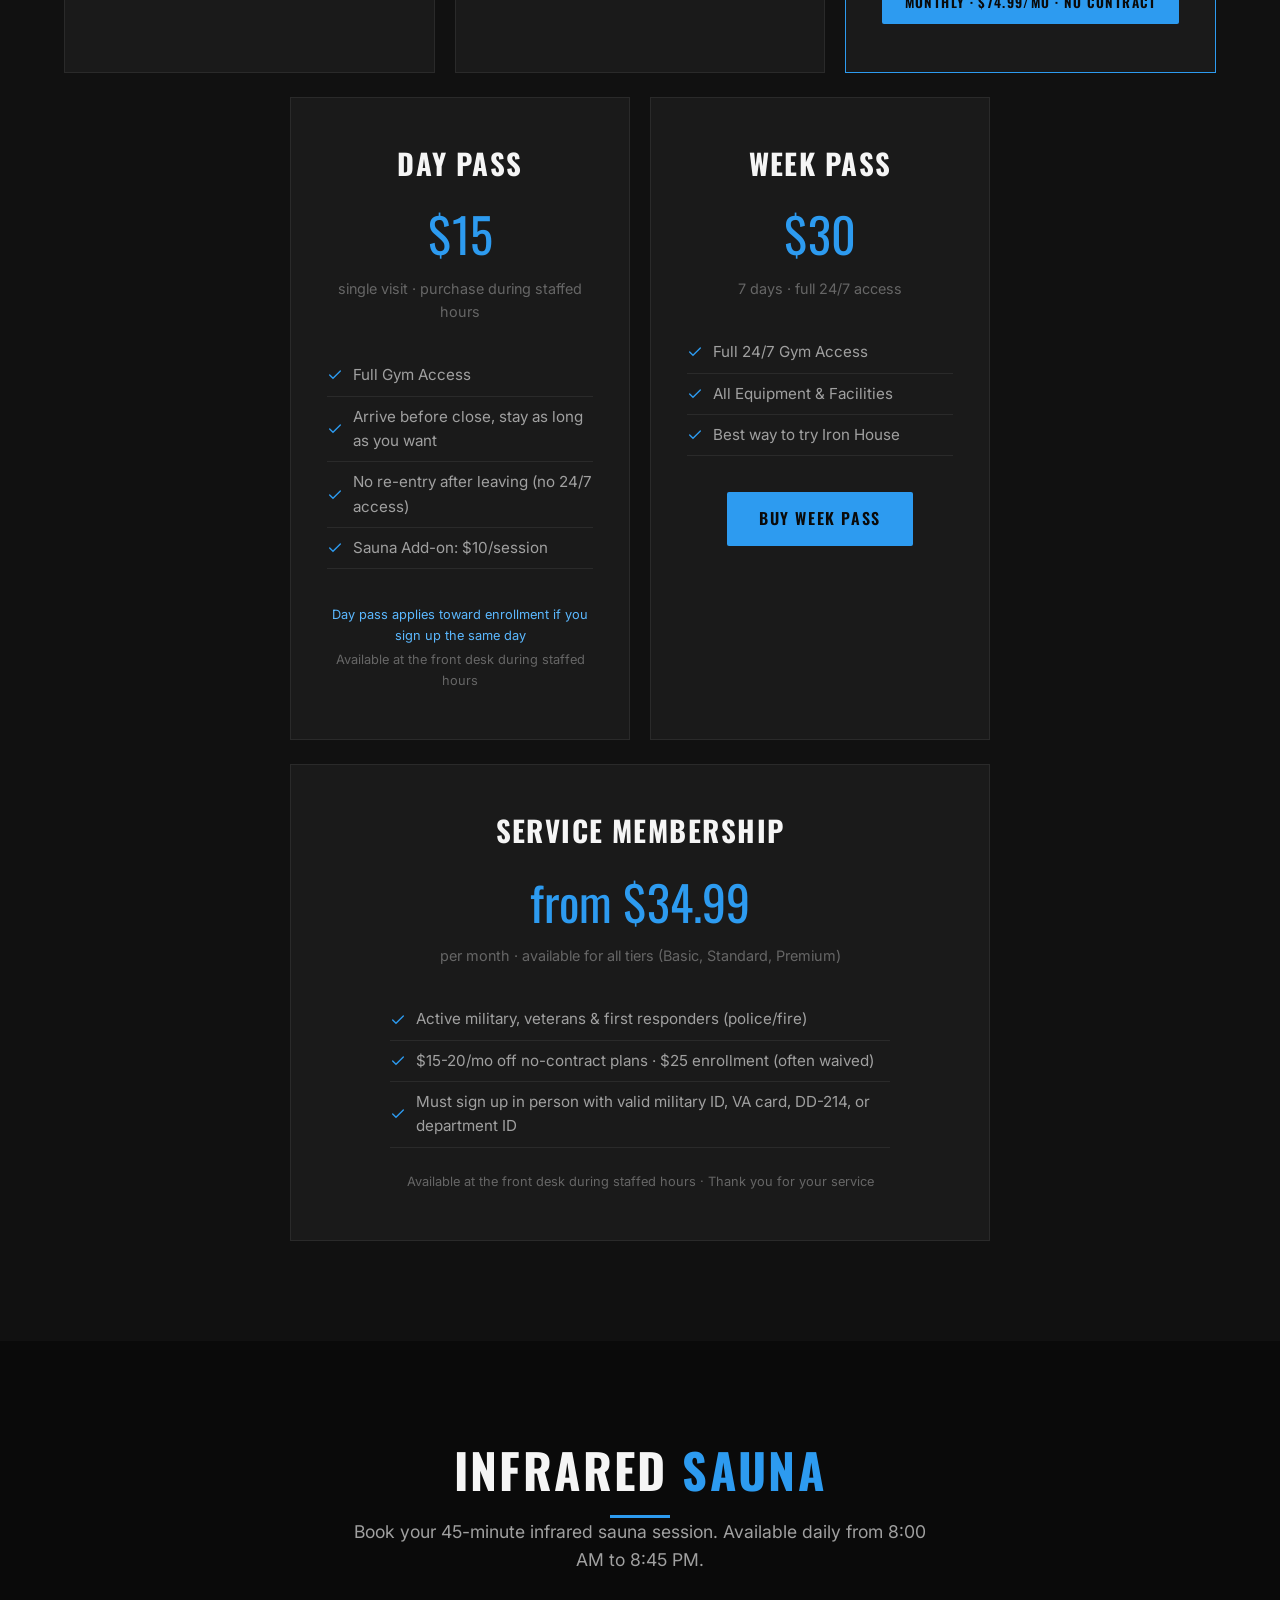
==== commit c82afa8b: "3-day pass: 'staffed hours only' everywhere + remove barcode A visitor showed up after hours, tried " ====
--- a/index.html
+++ b/index.html
@@ -128,7 +128,7 @@
       <div class="modal-content">
         <h2>Claim Your <span class="accent-text">3 Day Pass!</span></h2>
         <p>Enter your info below to download your free 3 Day Pass. Present it at the front desk with your ID to get started!</p>
-        <p class="modal-disclaimer">*Jacksonville residents only · First-time visitors only</p>
+        <p class="modal-disclaimer">*Jacksonville residents only · First-time visitors only · <strong>Redeemable during staffed hours only</strong> (Mon-Fri 8am-9pm · Sat-Sun 8am-7pm)</p>
         <form class="modal-form" id="pass-form" action="https://formspree.io/f/xbdqvyag" method="POST">
           <input type="text" name="name" placeholder="Enter Your Name" required>
           <input type="tel" name="phone" placeholder="Enter Your Phone" required>
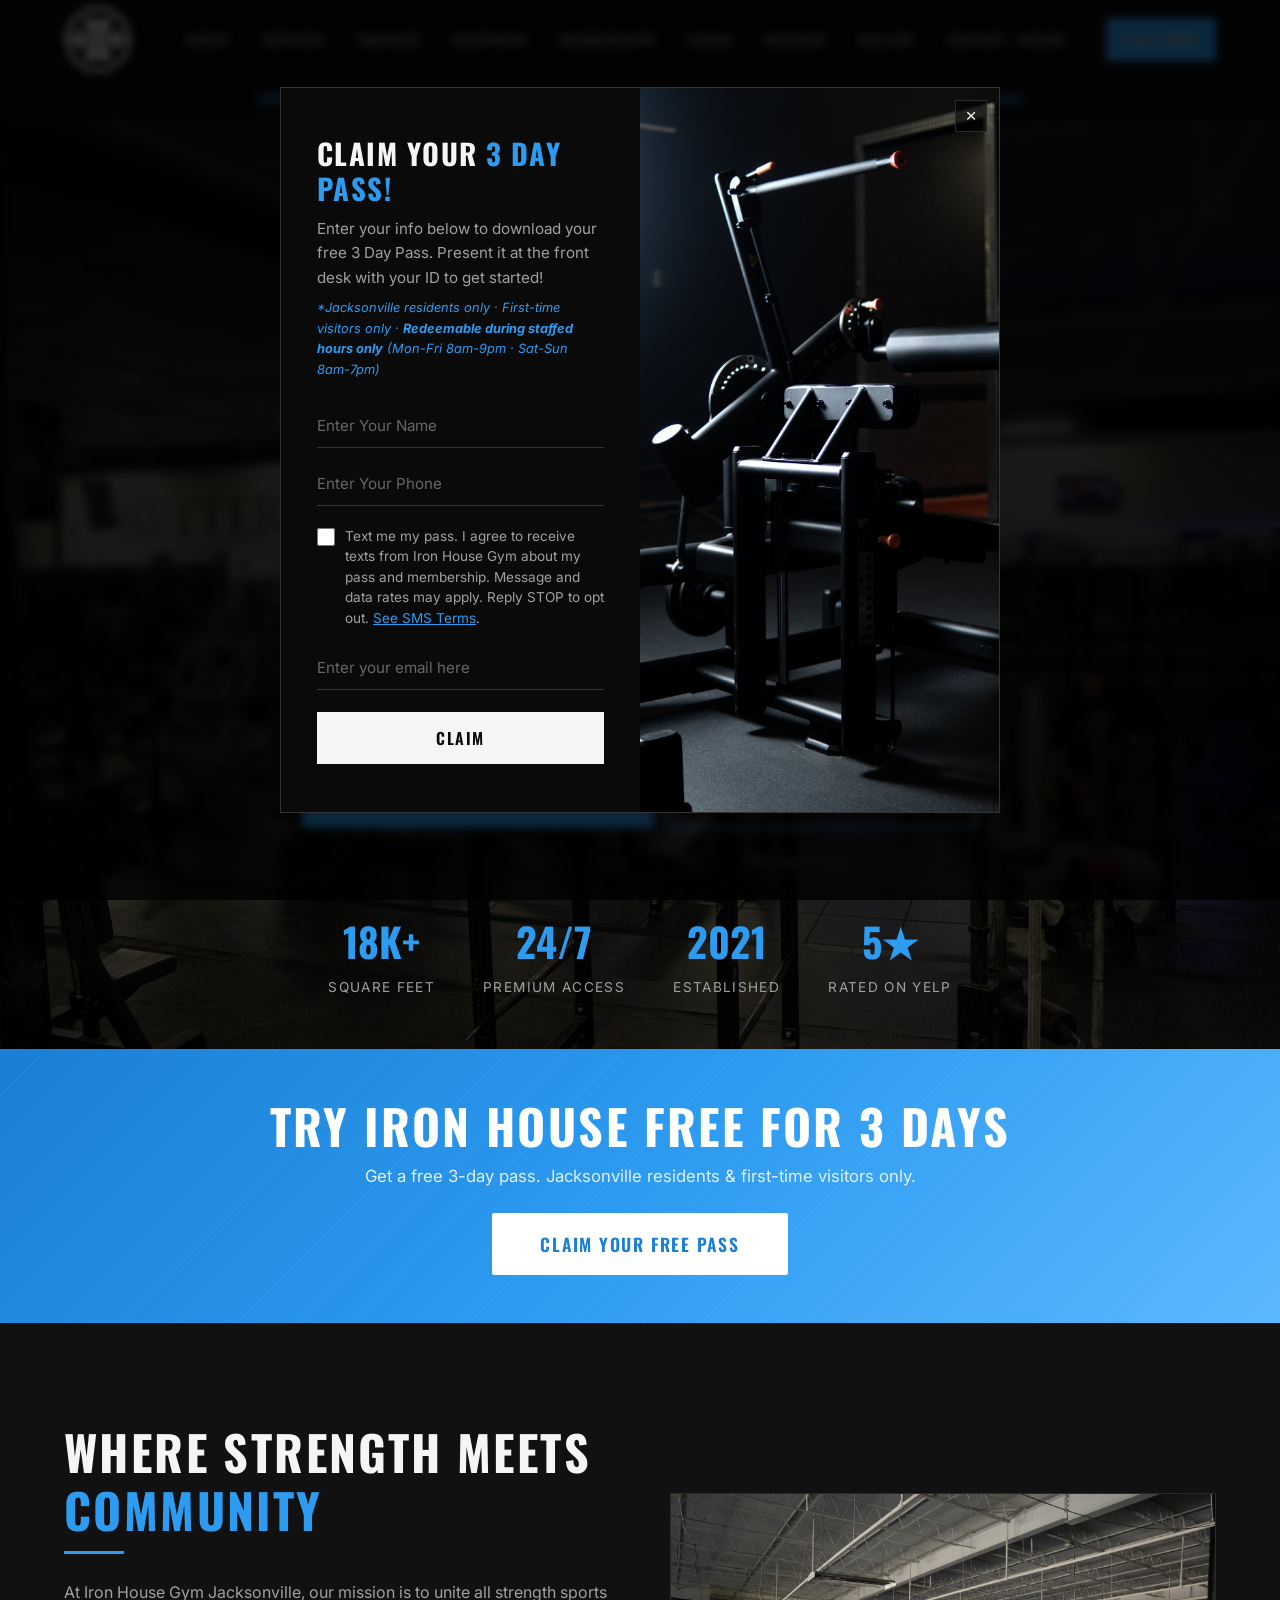
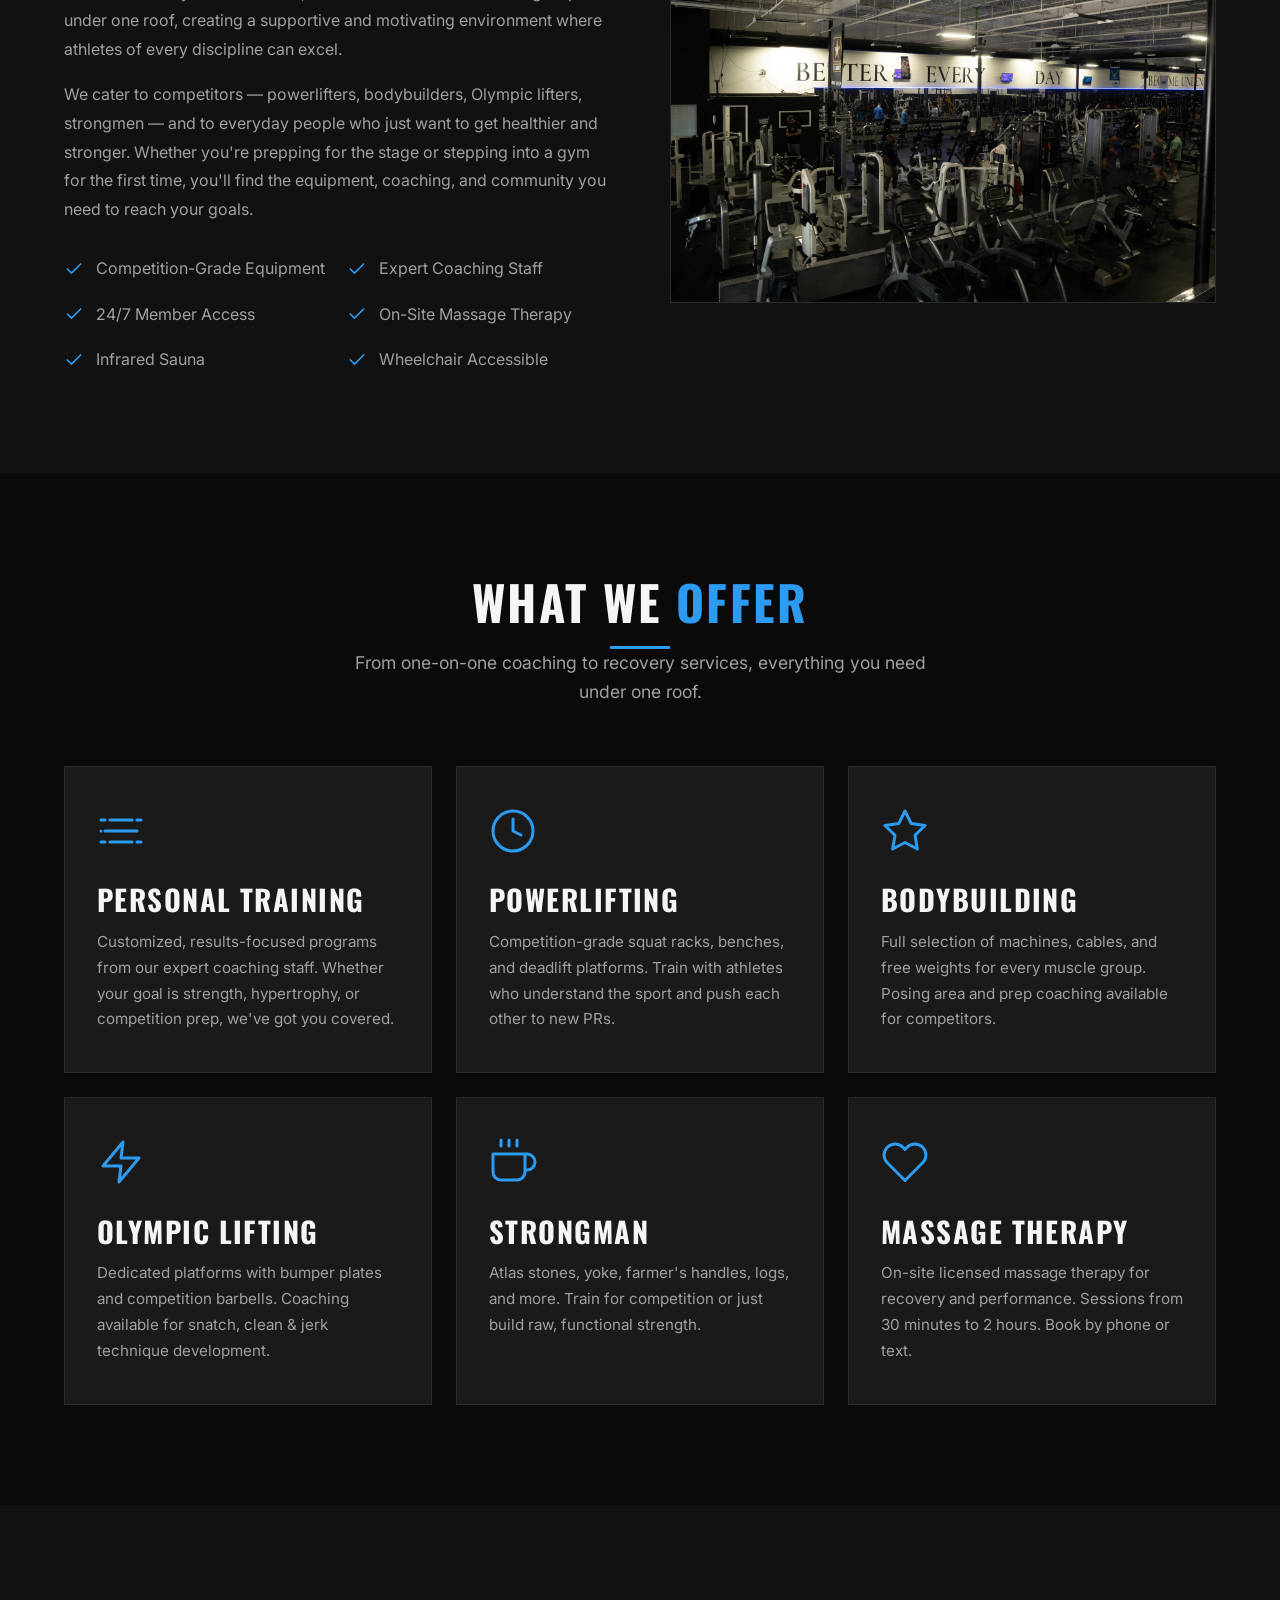
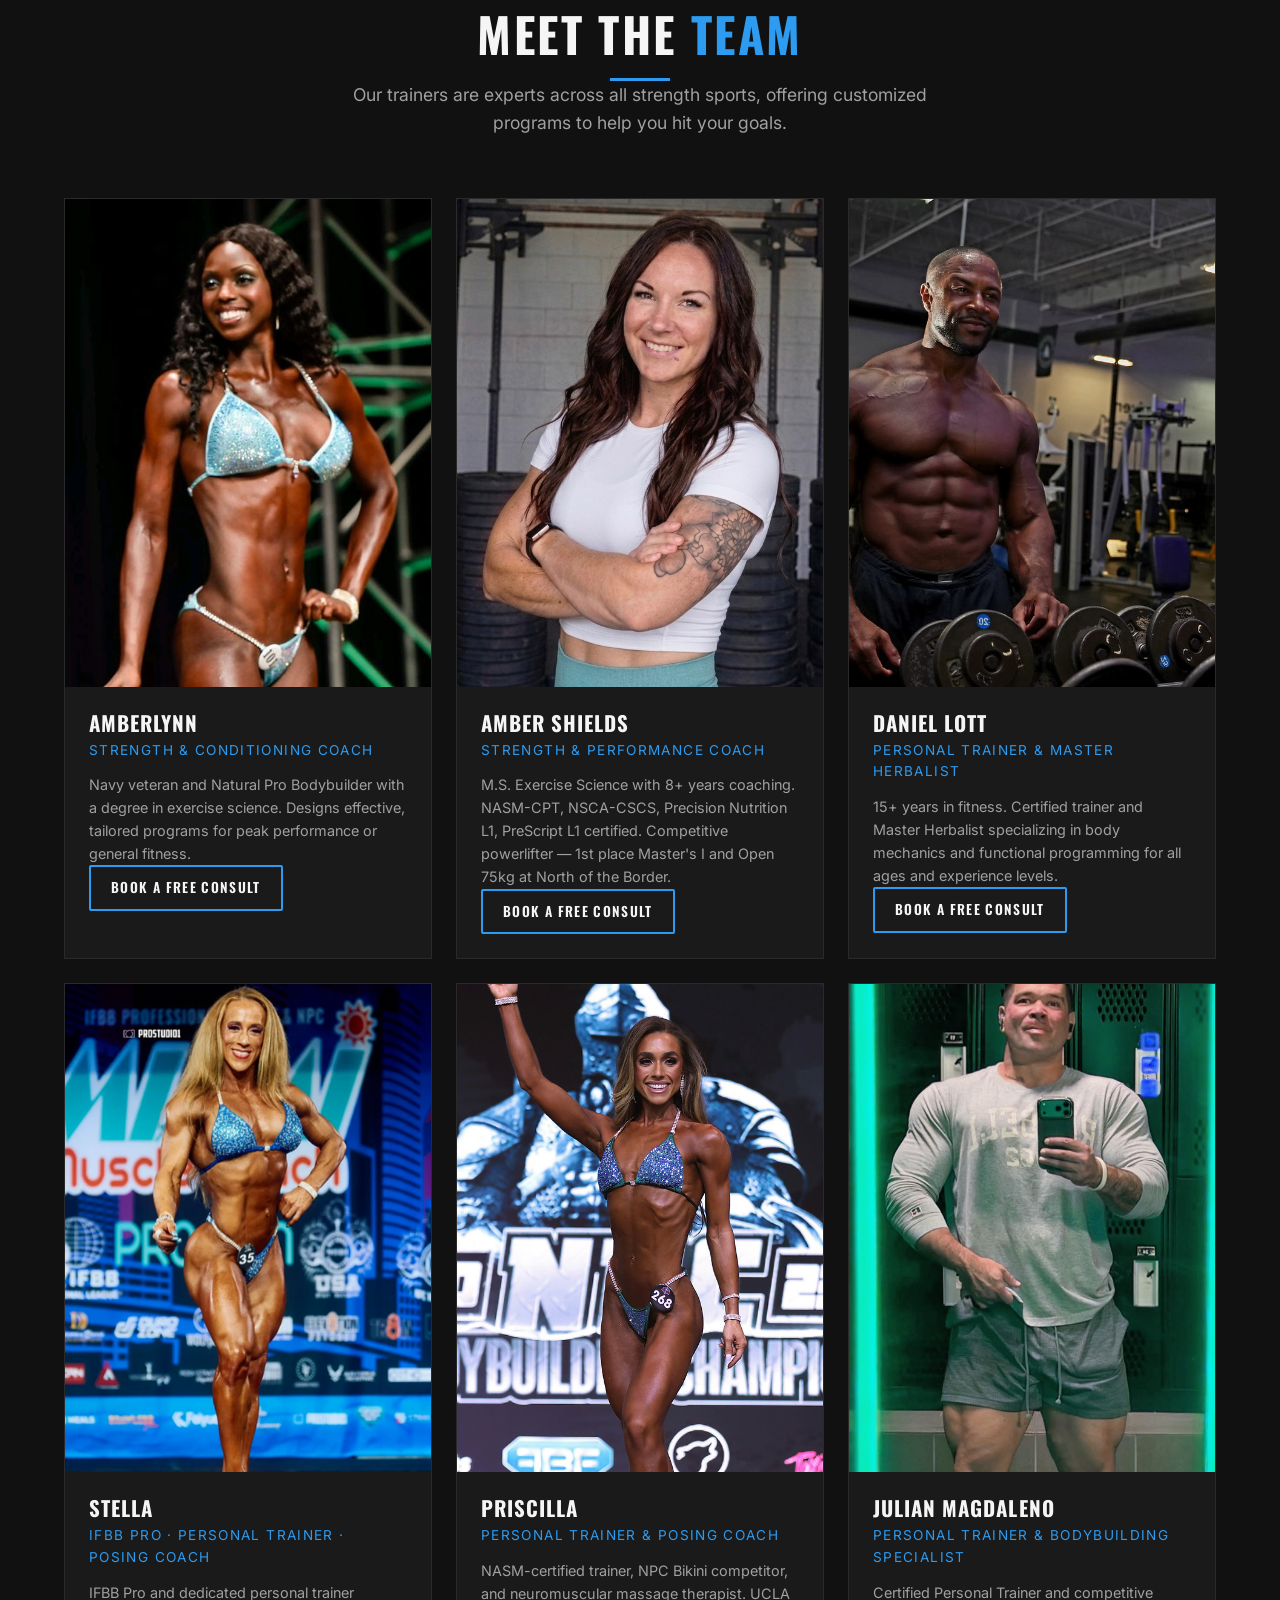
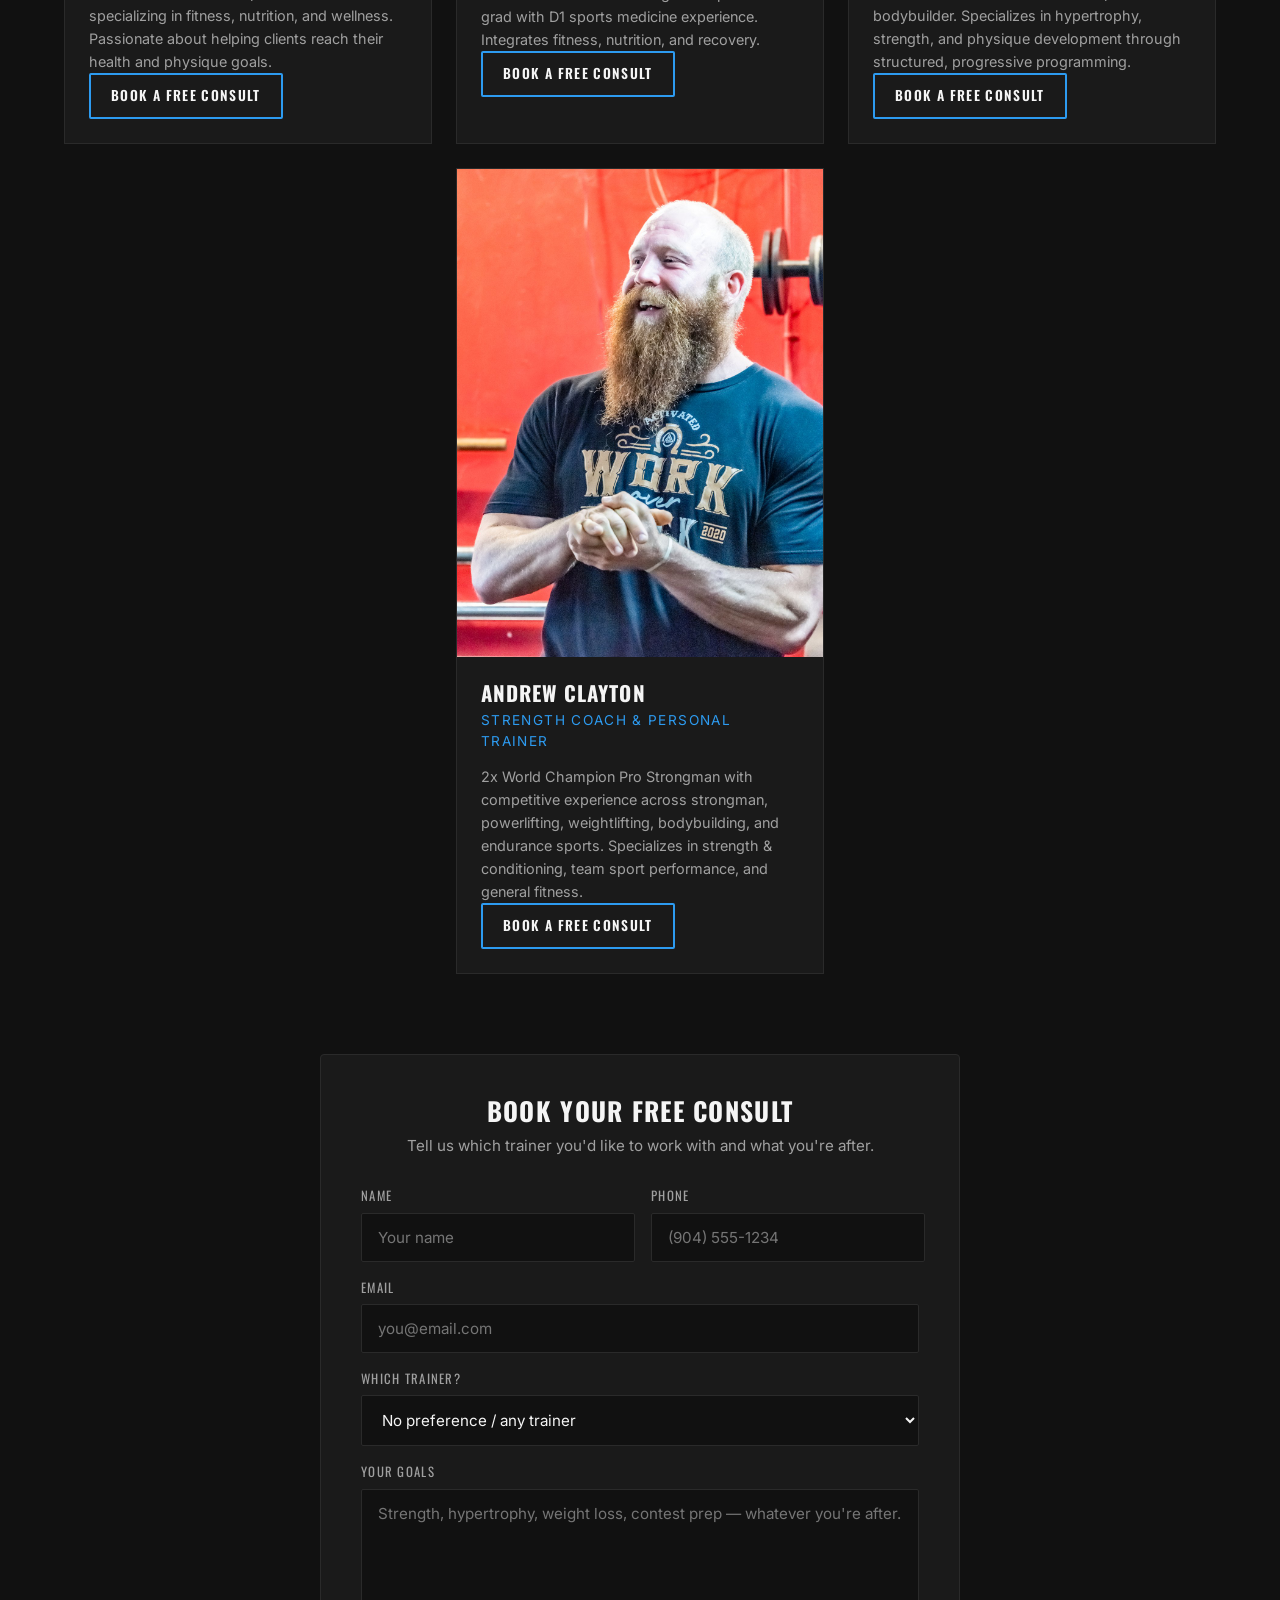
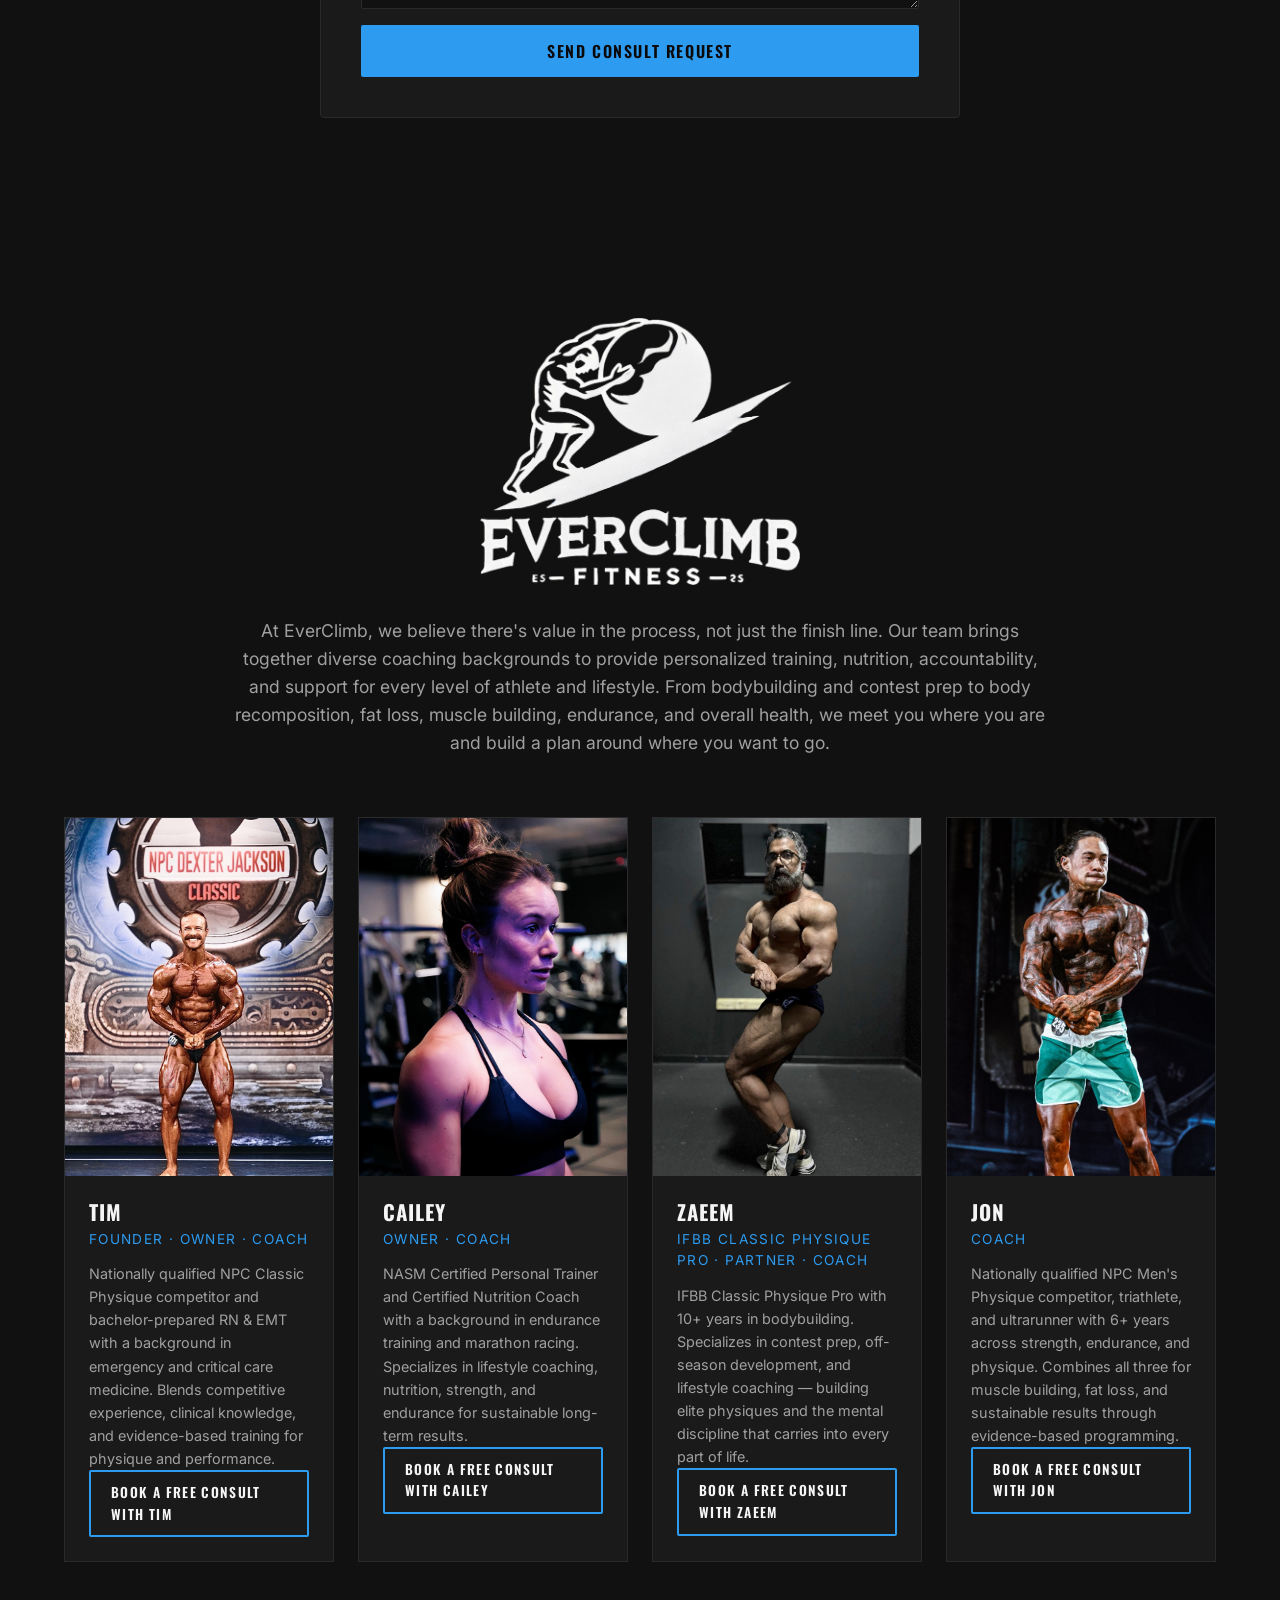
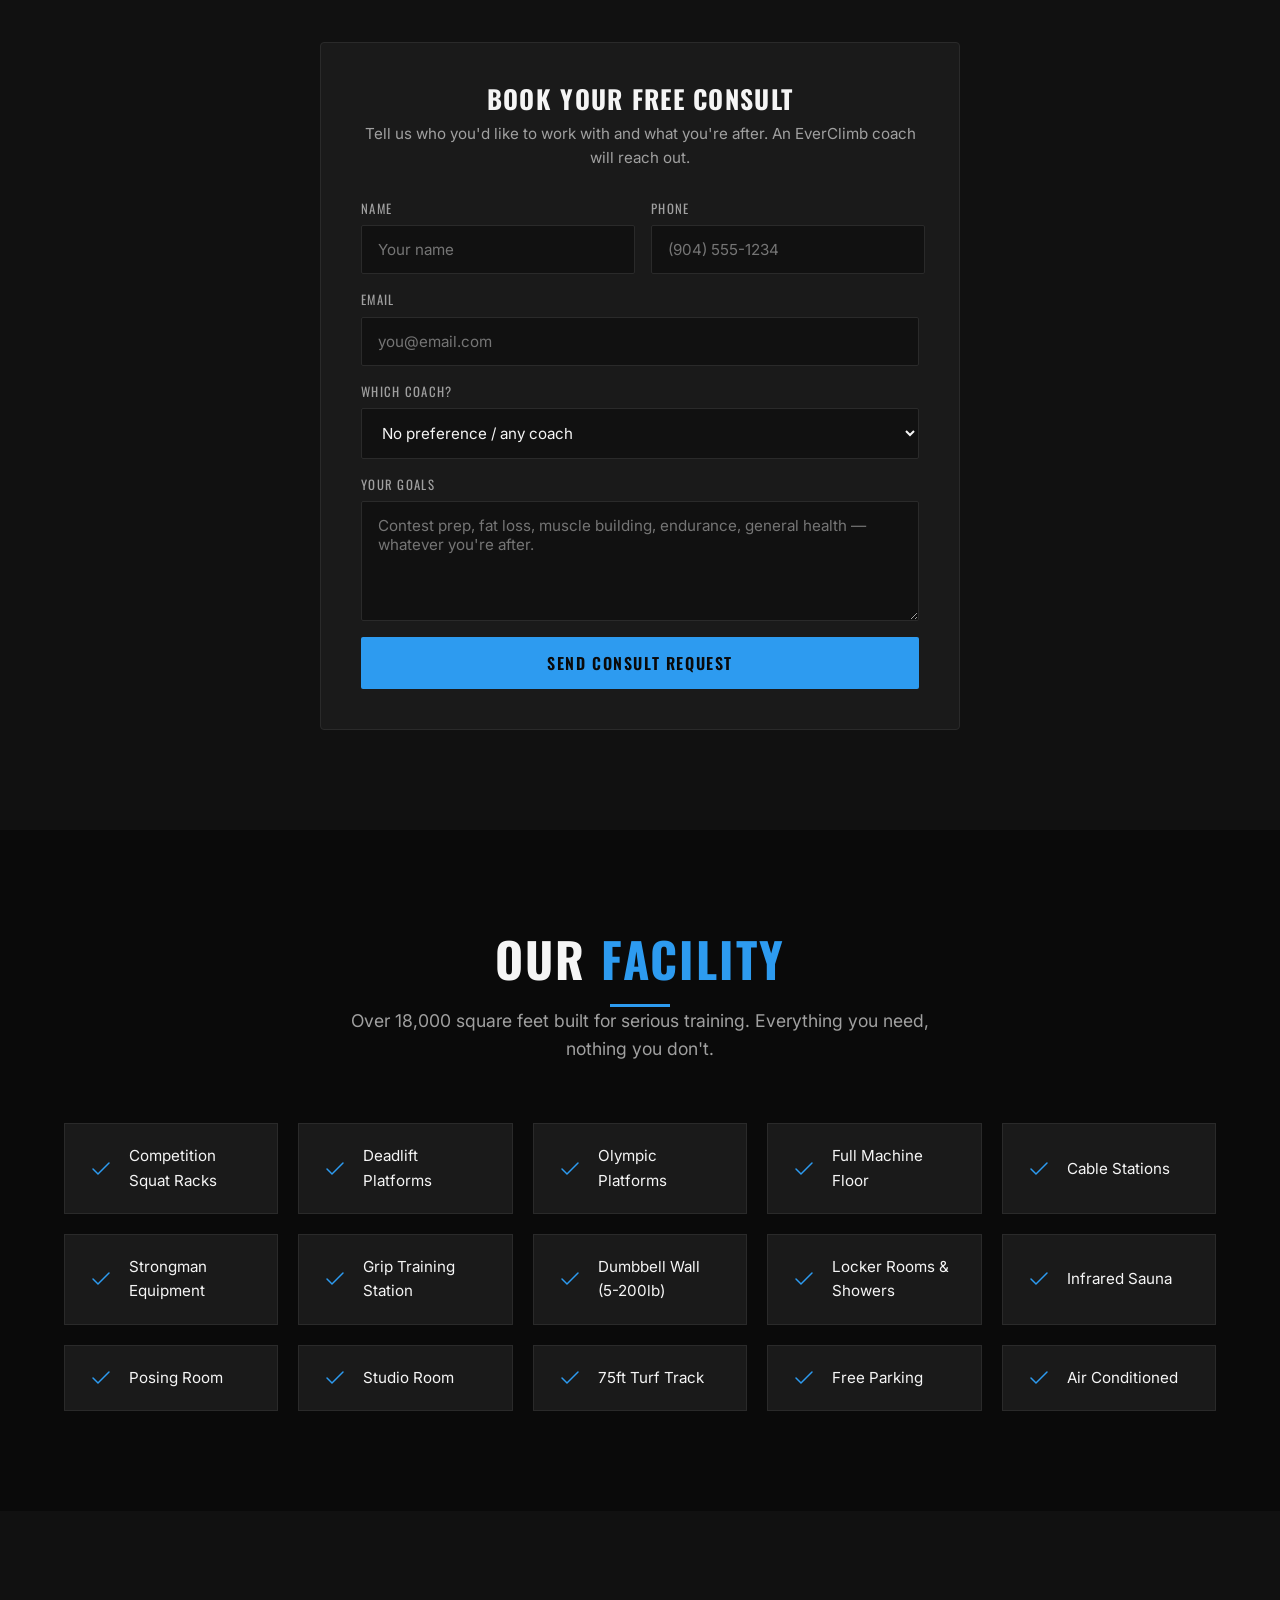
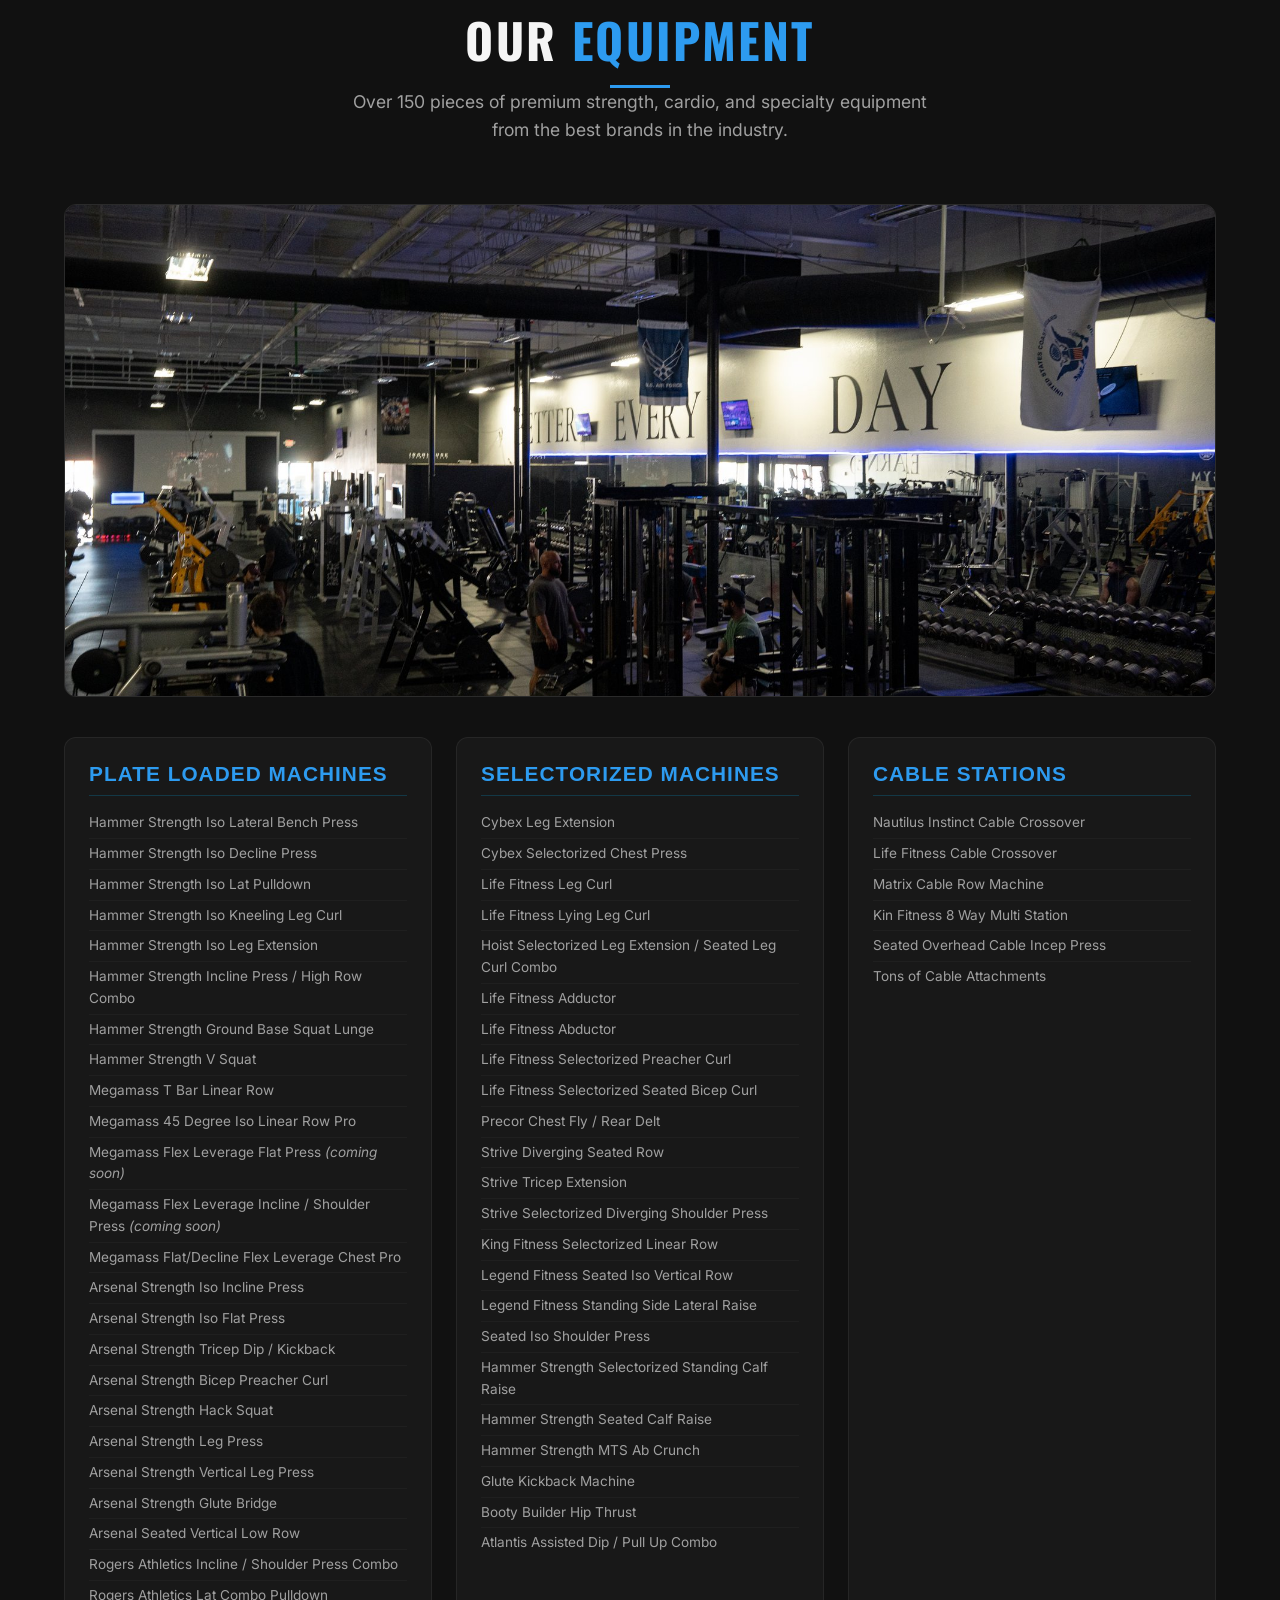
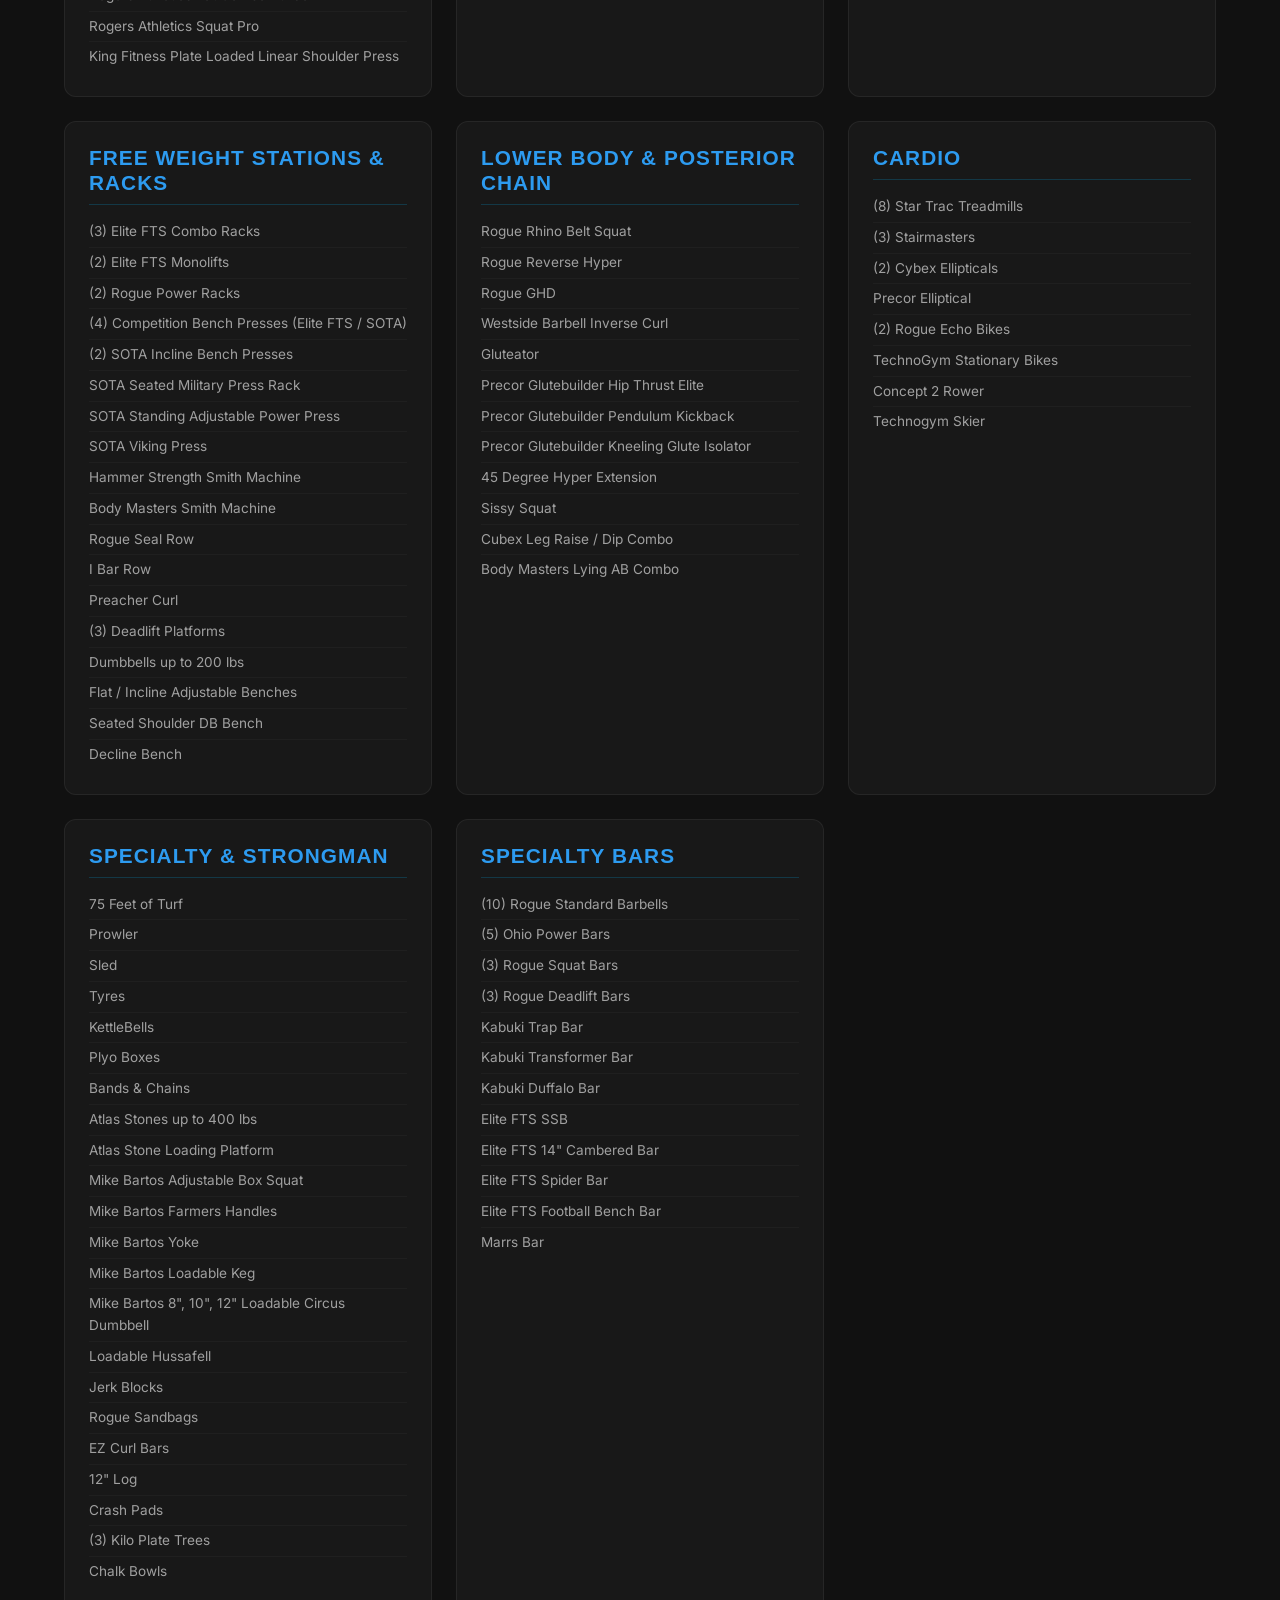
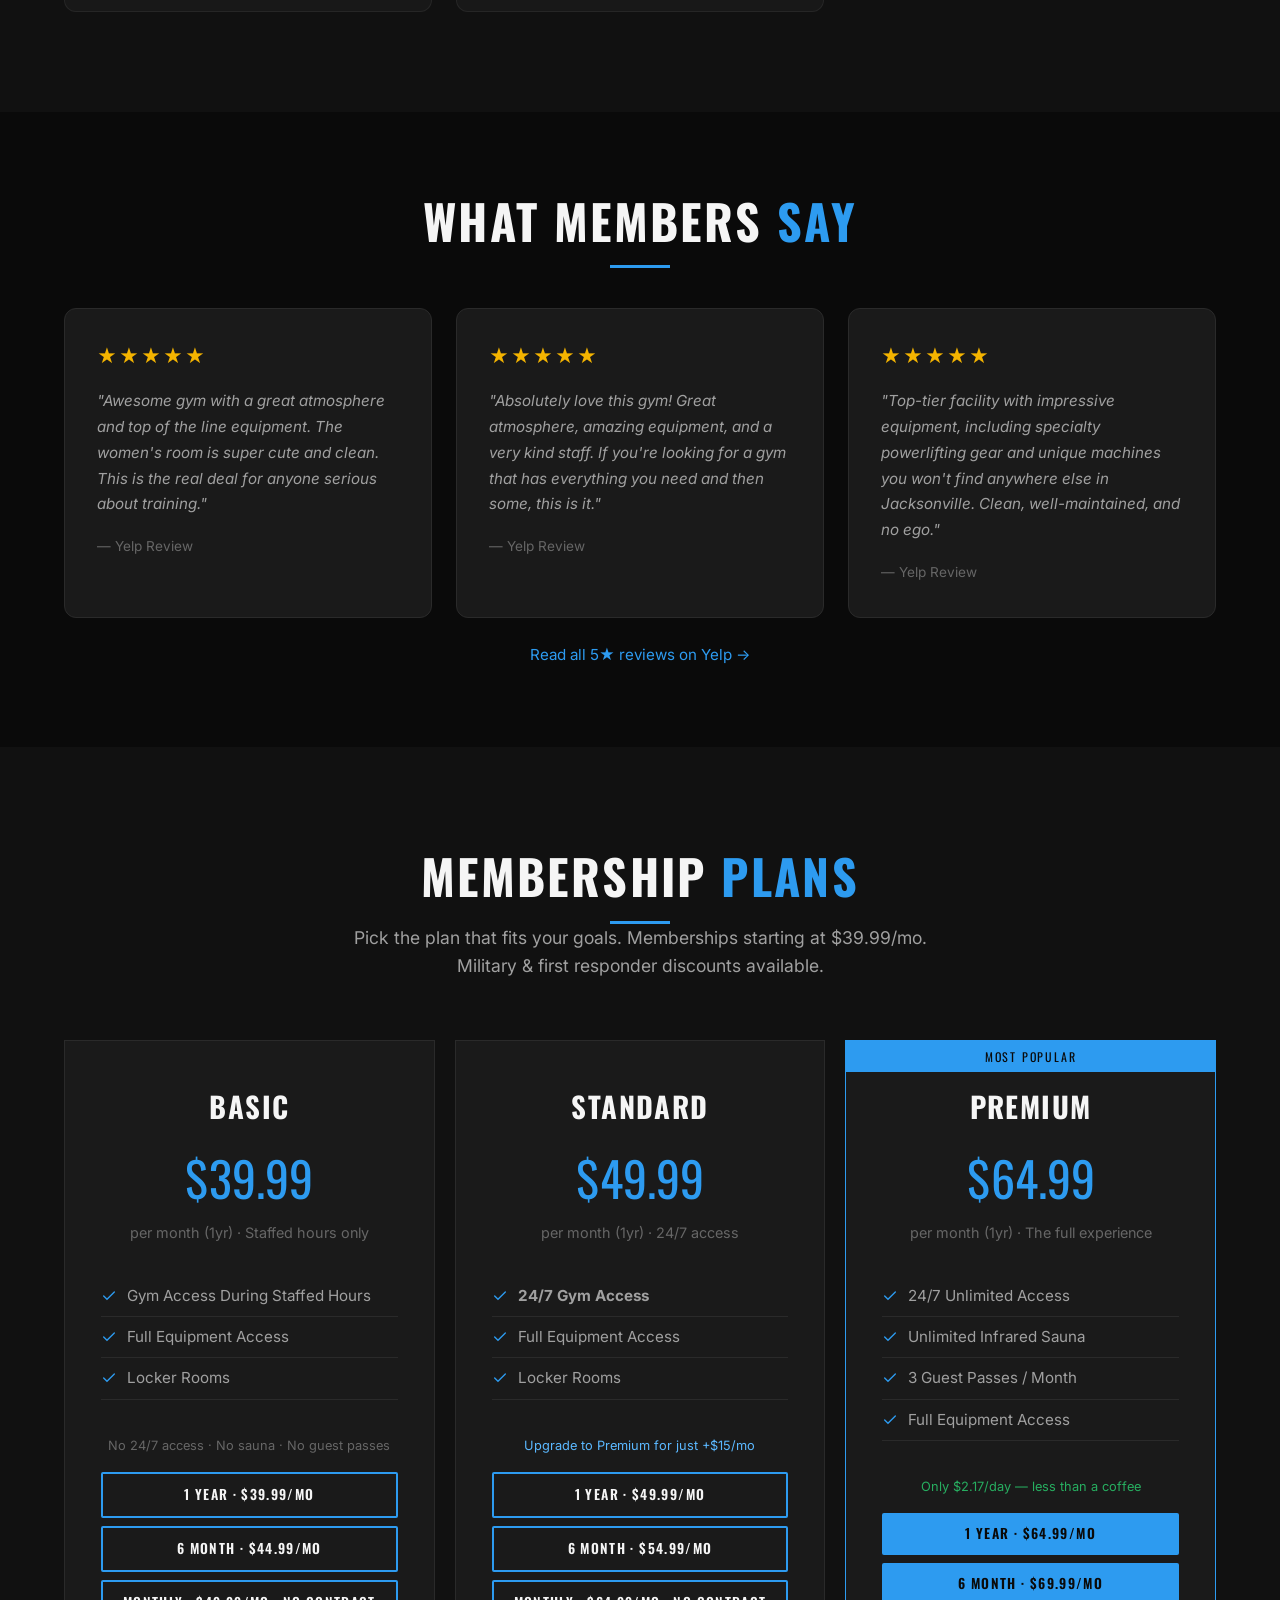
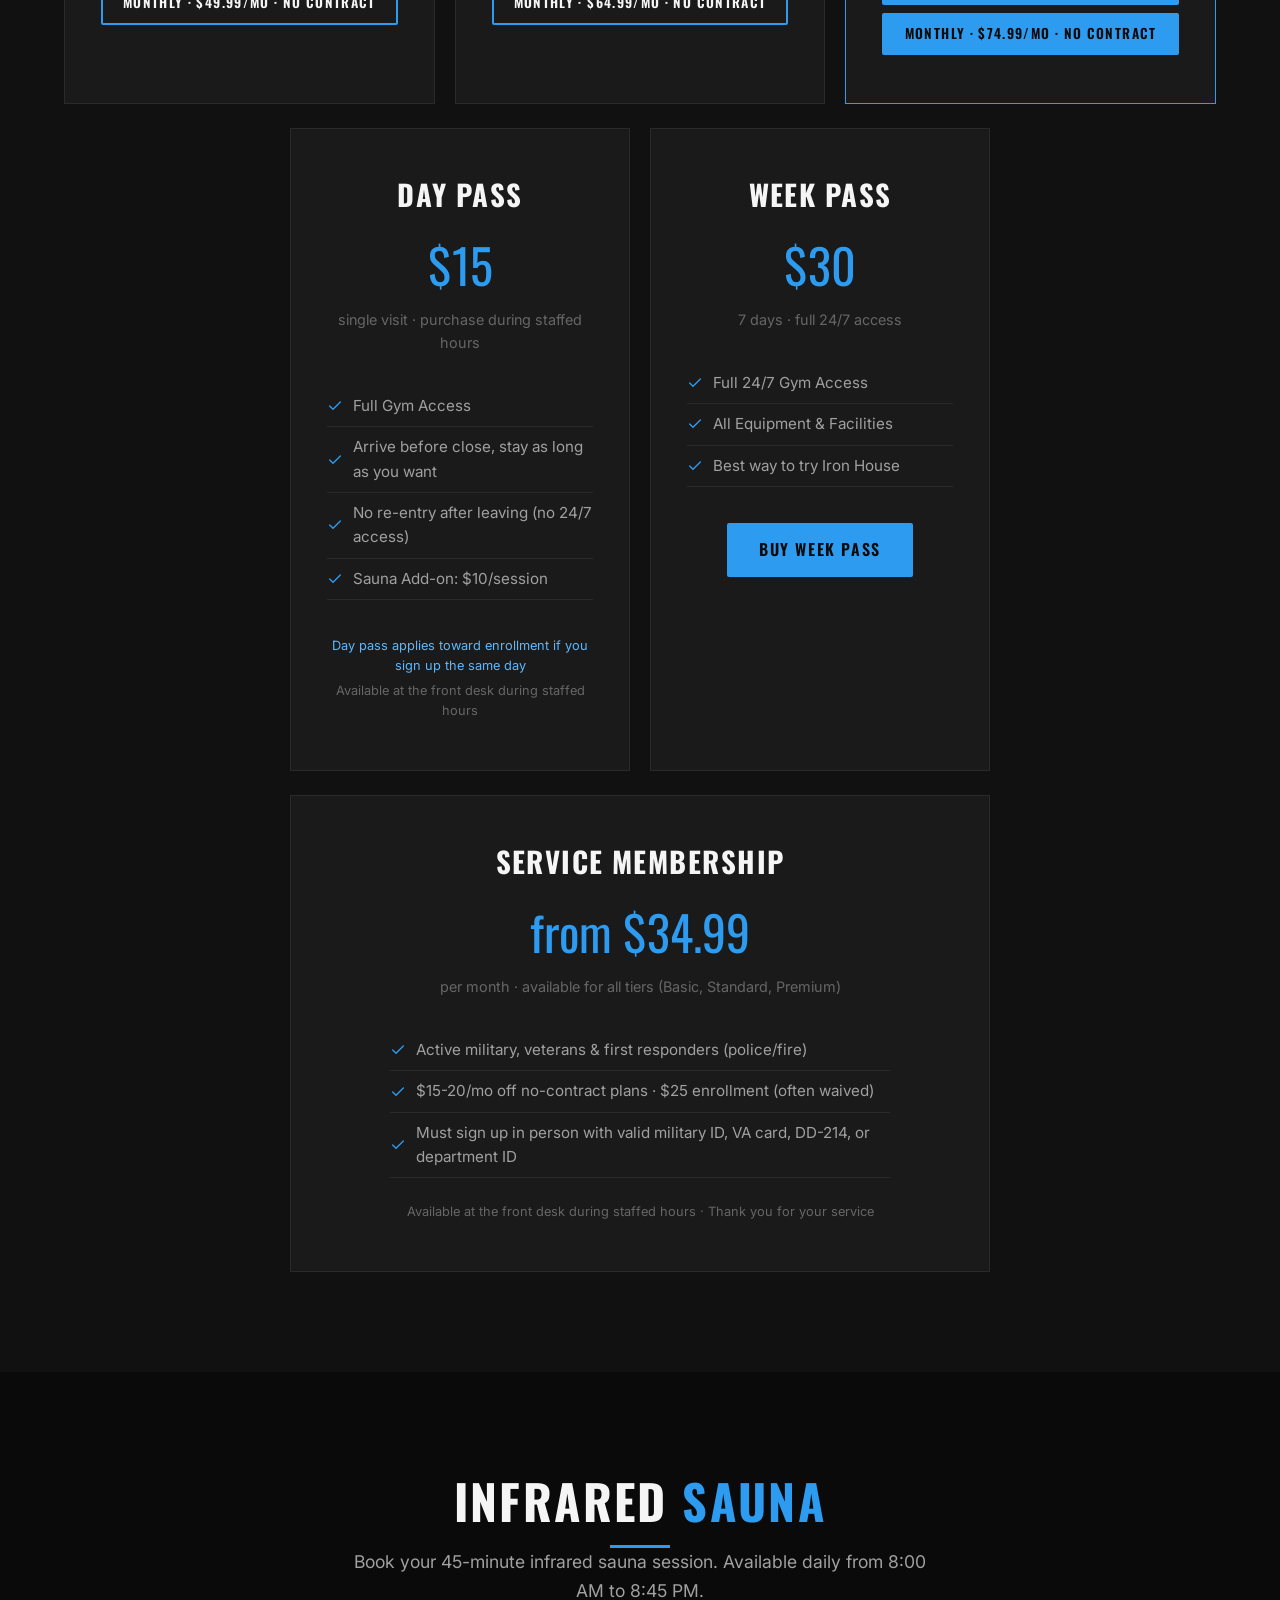
==== commit de87ff9f: "Add Megamass Flat/Decline Flex Leverage Chest Pro to equipment list New plate-loaded machine, slotte" ====
--- a/index.html
+++ b/index.html
@@ -700,6 +700,7 @@
             <li>Megamass 45 Degree Iso Linear Row Pro</li>
             <li>Megamass Flex Leverage Flat Press <em>(coming soon)</em></li>
             <li>Megamass Flex Leverage Incline / Shoulder Press <em>(coming soon)</em></li>
+            <li>Megamass Flat/Decline Flex Leverage Chest Pro</li>
             <li>Arsenal Strength Iso Incline Press</li>
             <li>Arsenal Strength Iso Flat Press</li>
             <li>Arsenal Strength Tricep Dip / Kickback</li>
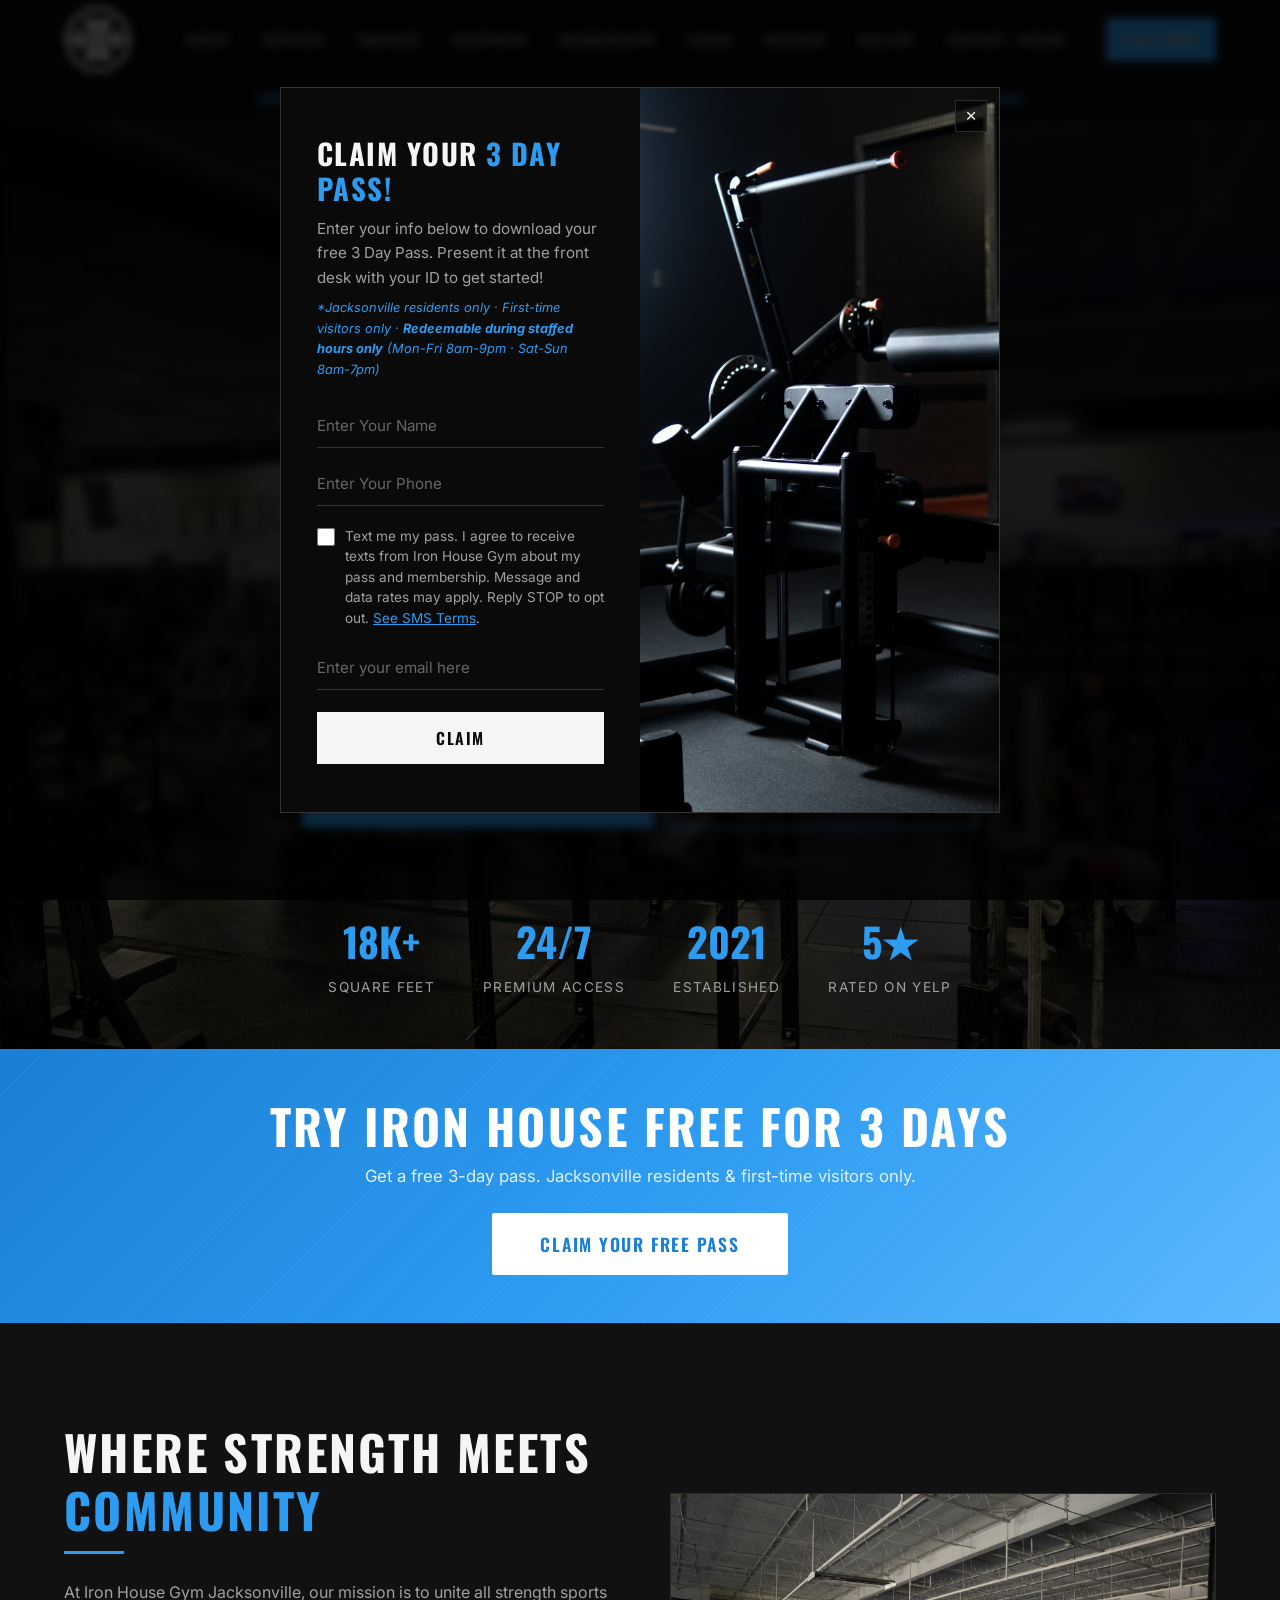
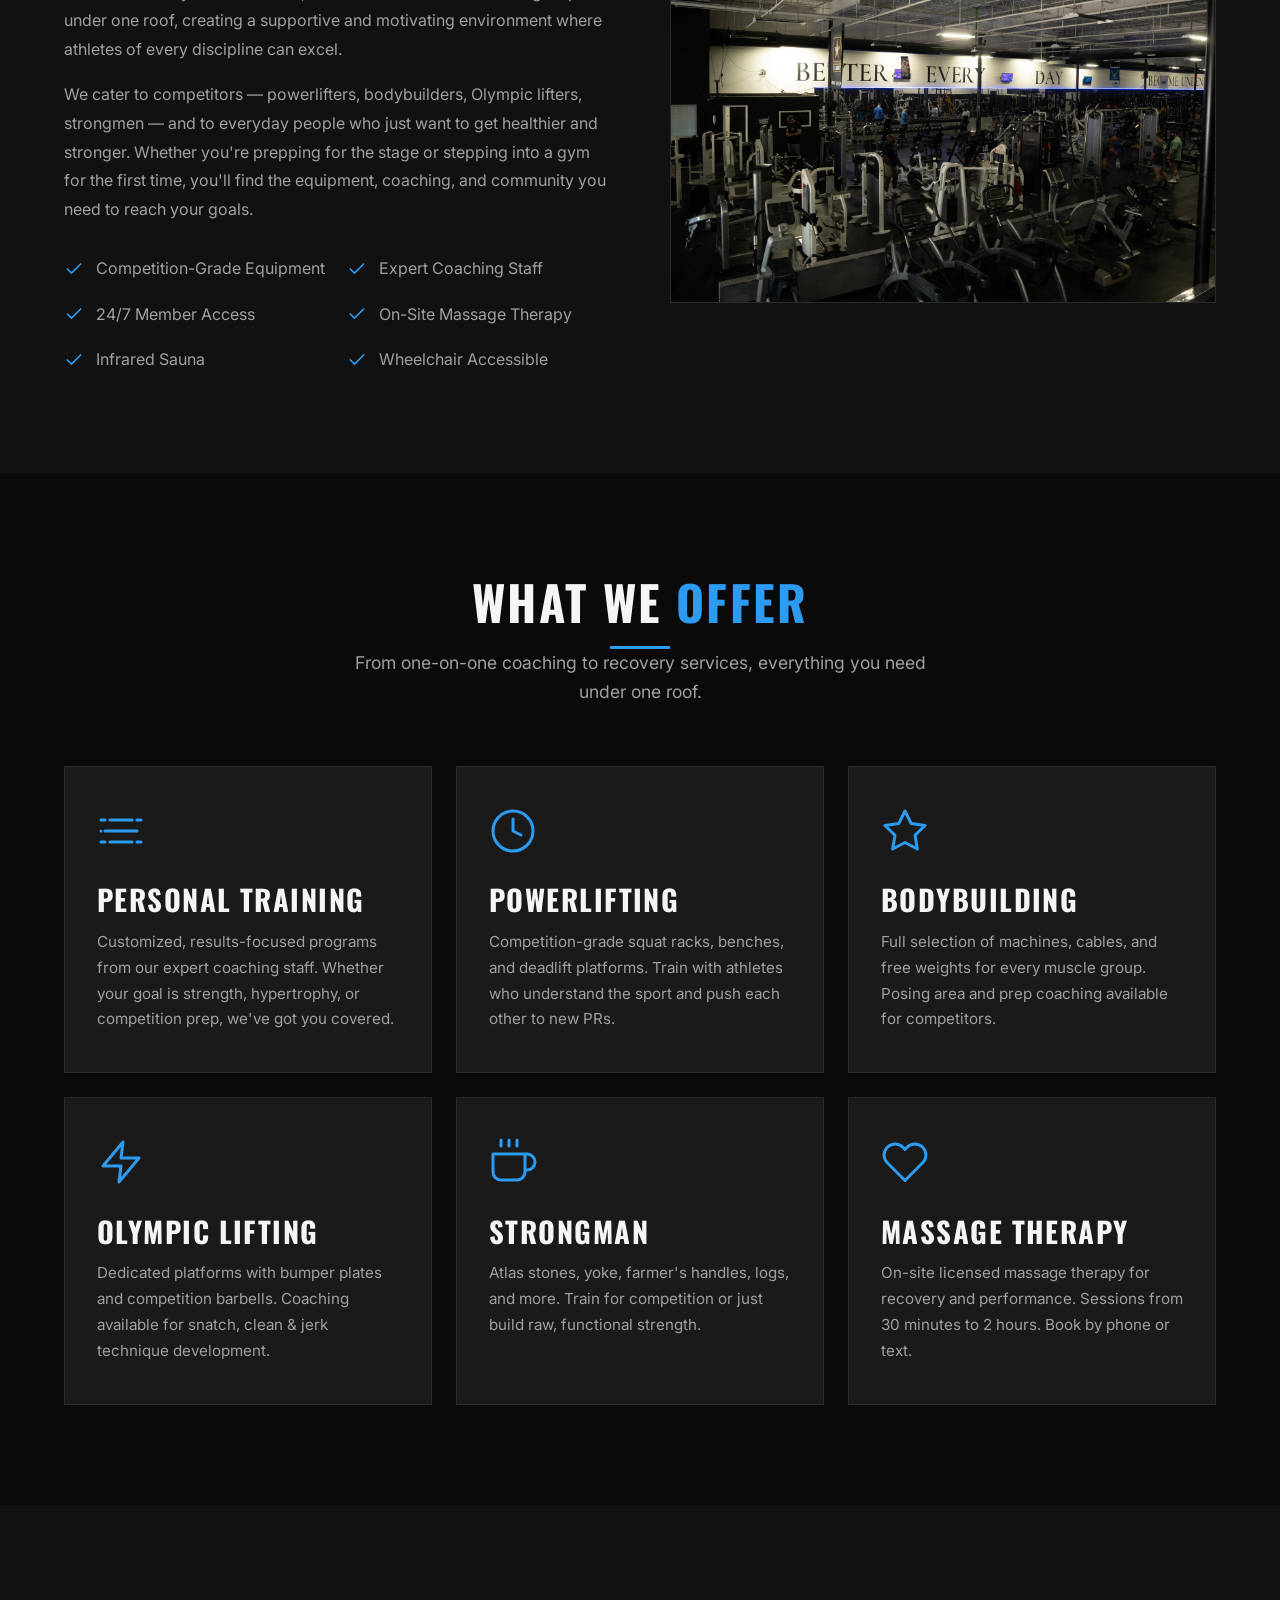
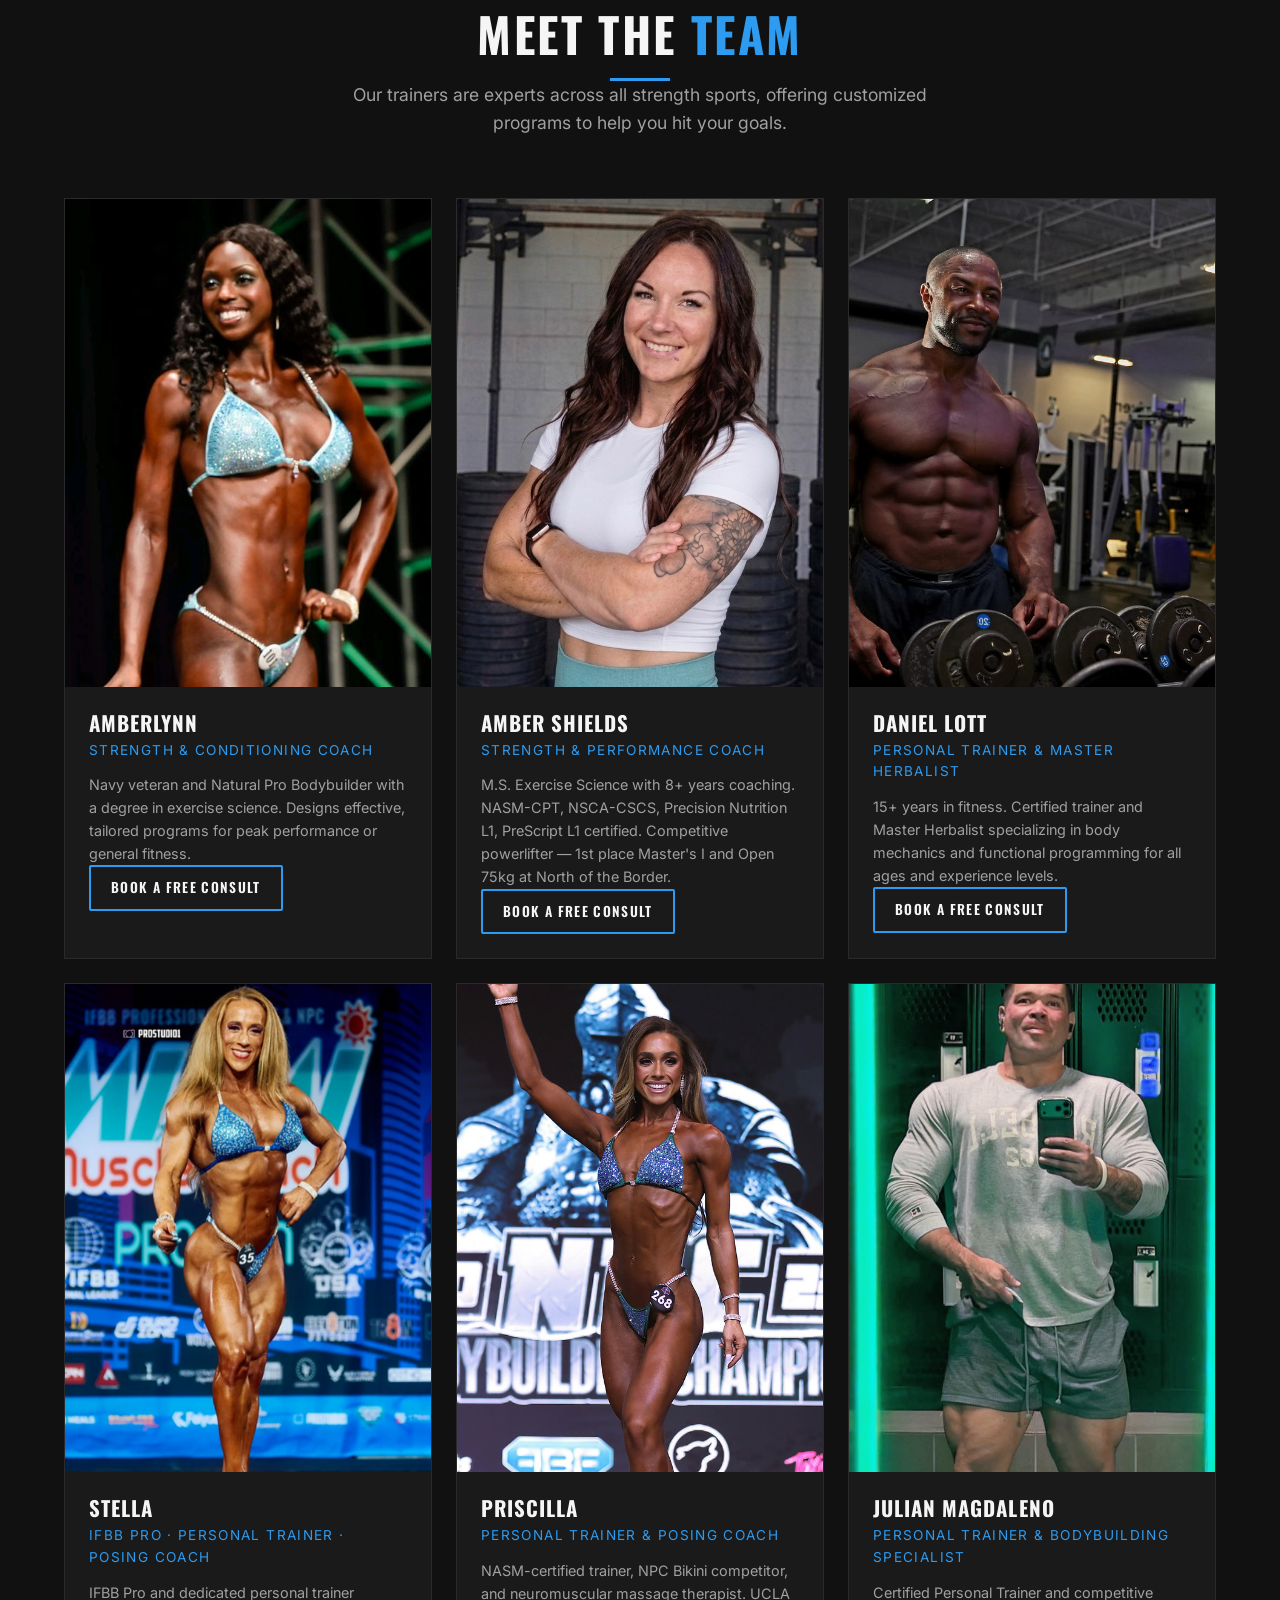
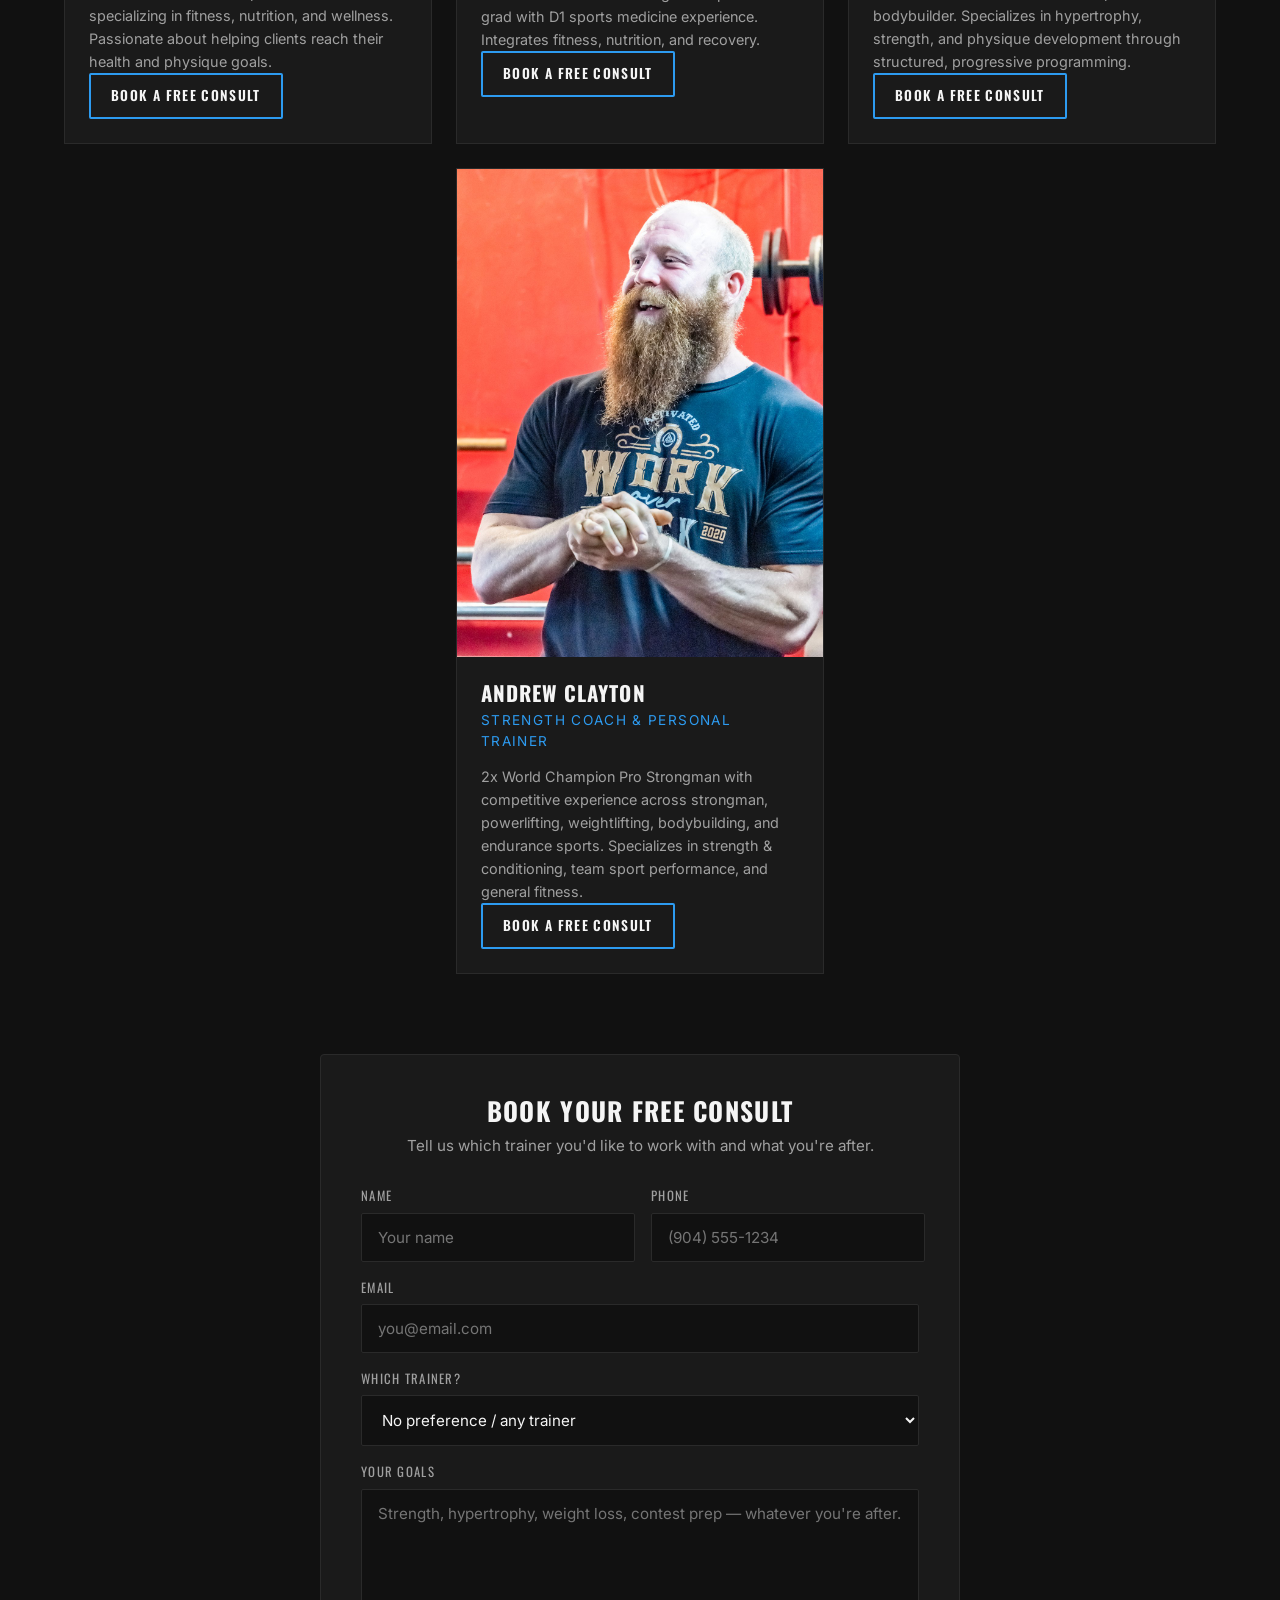
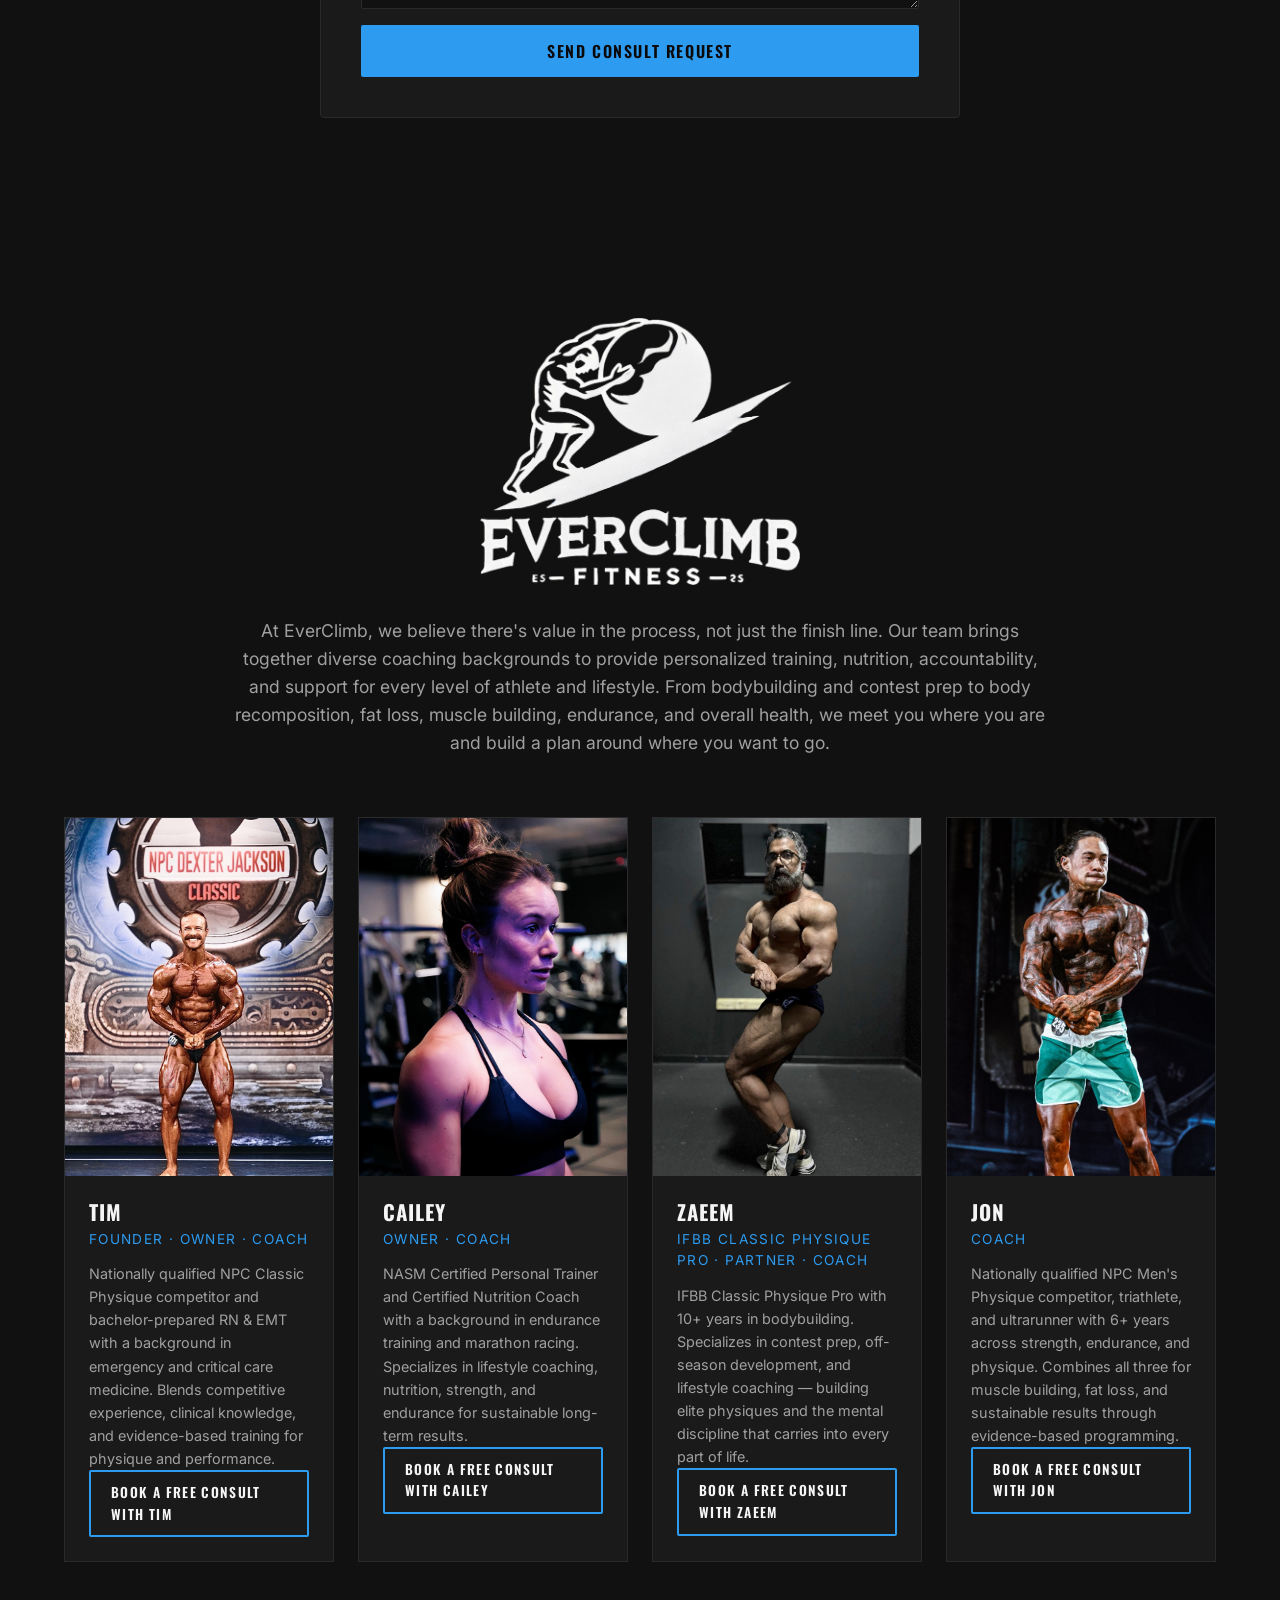
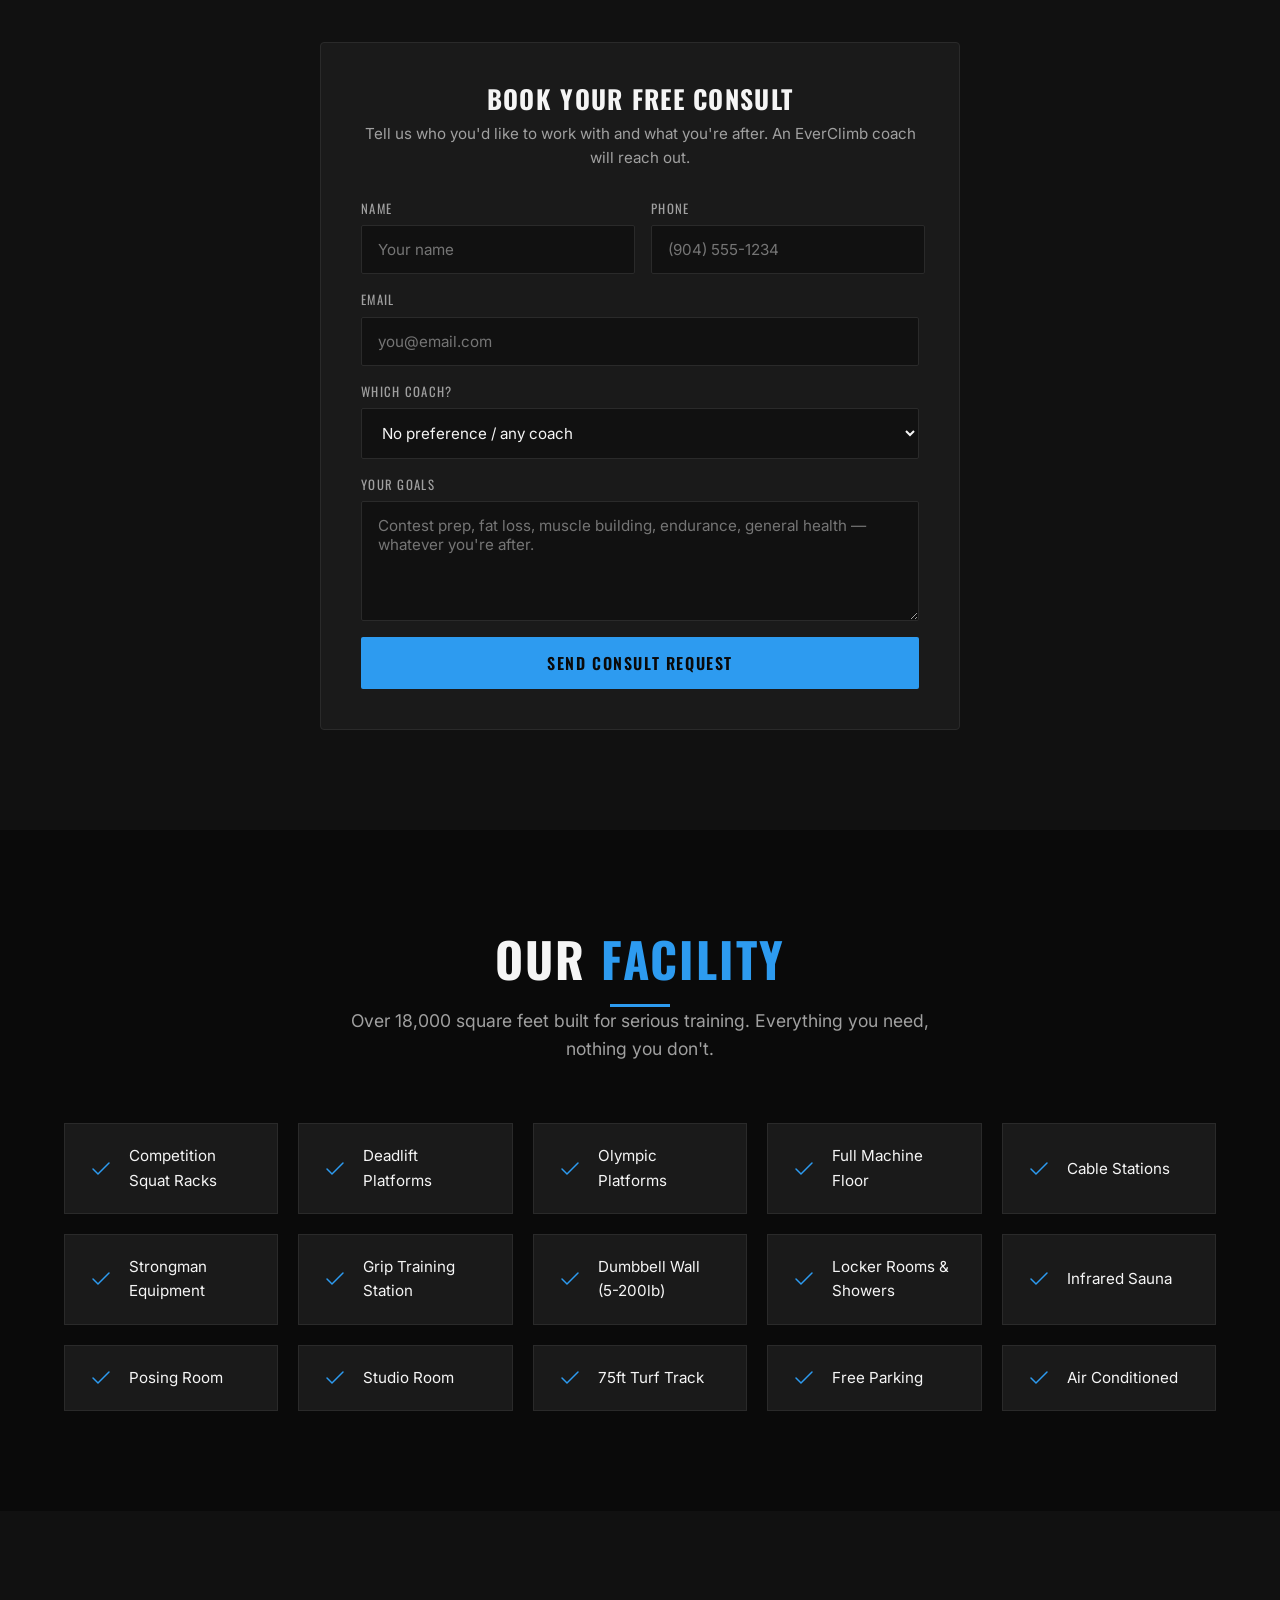
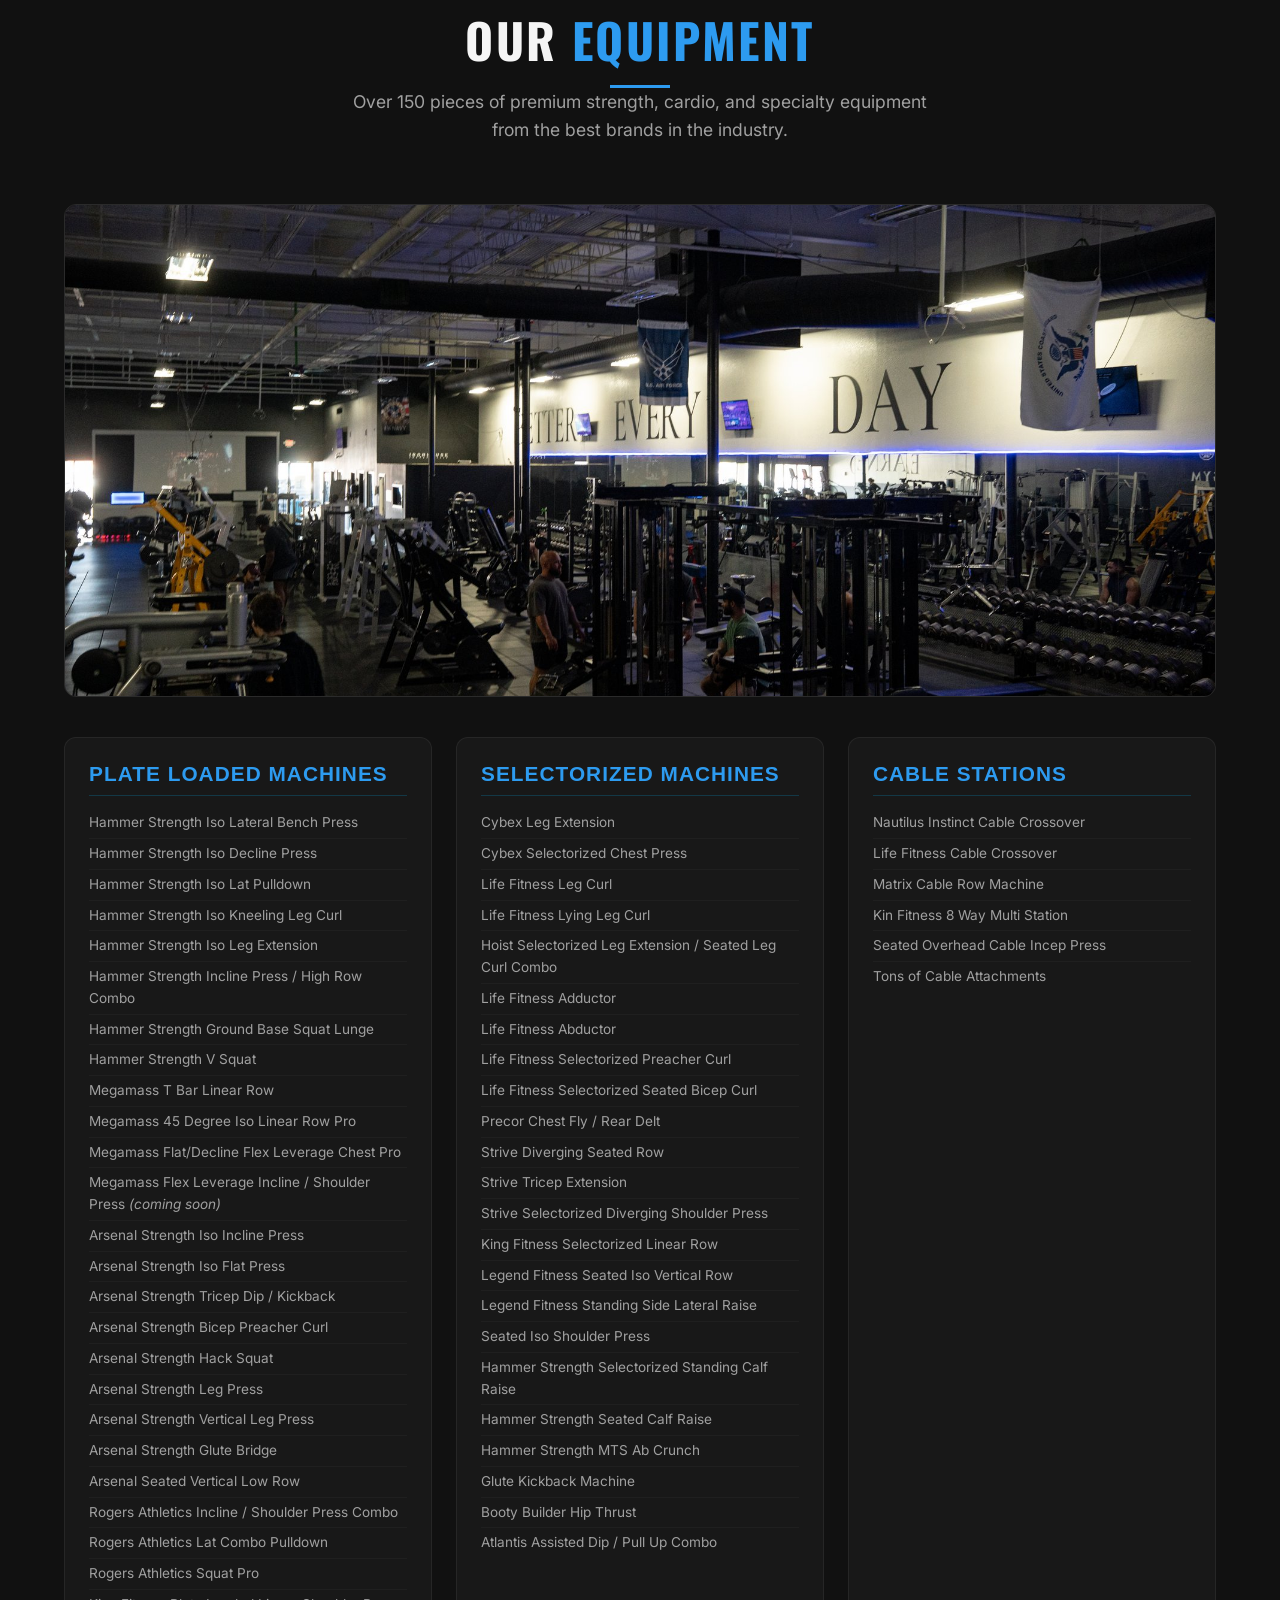
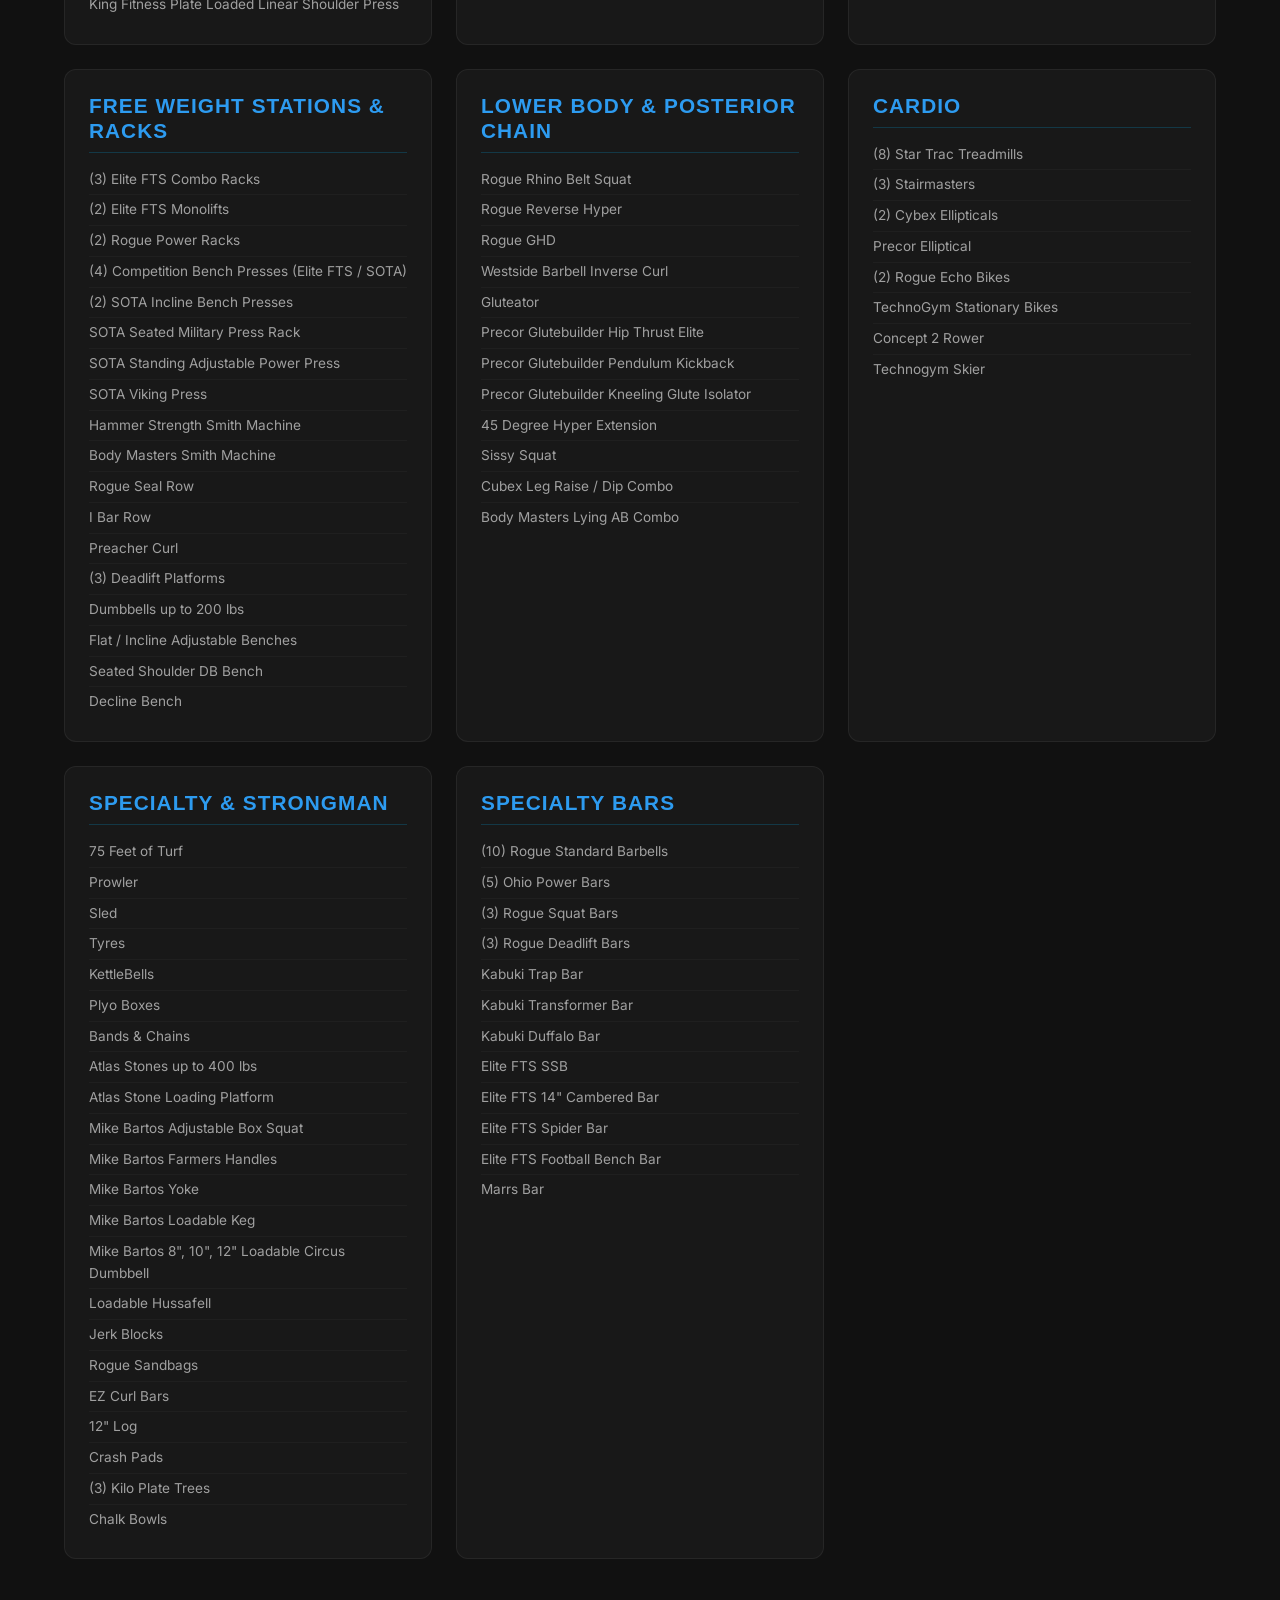
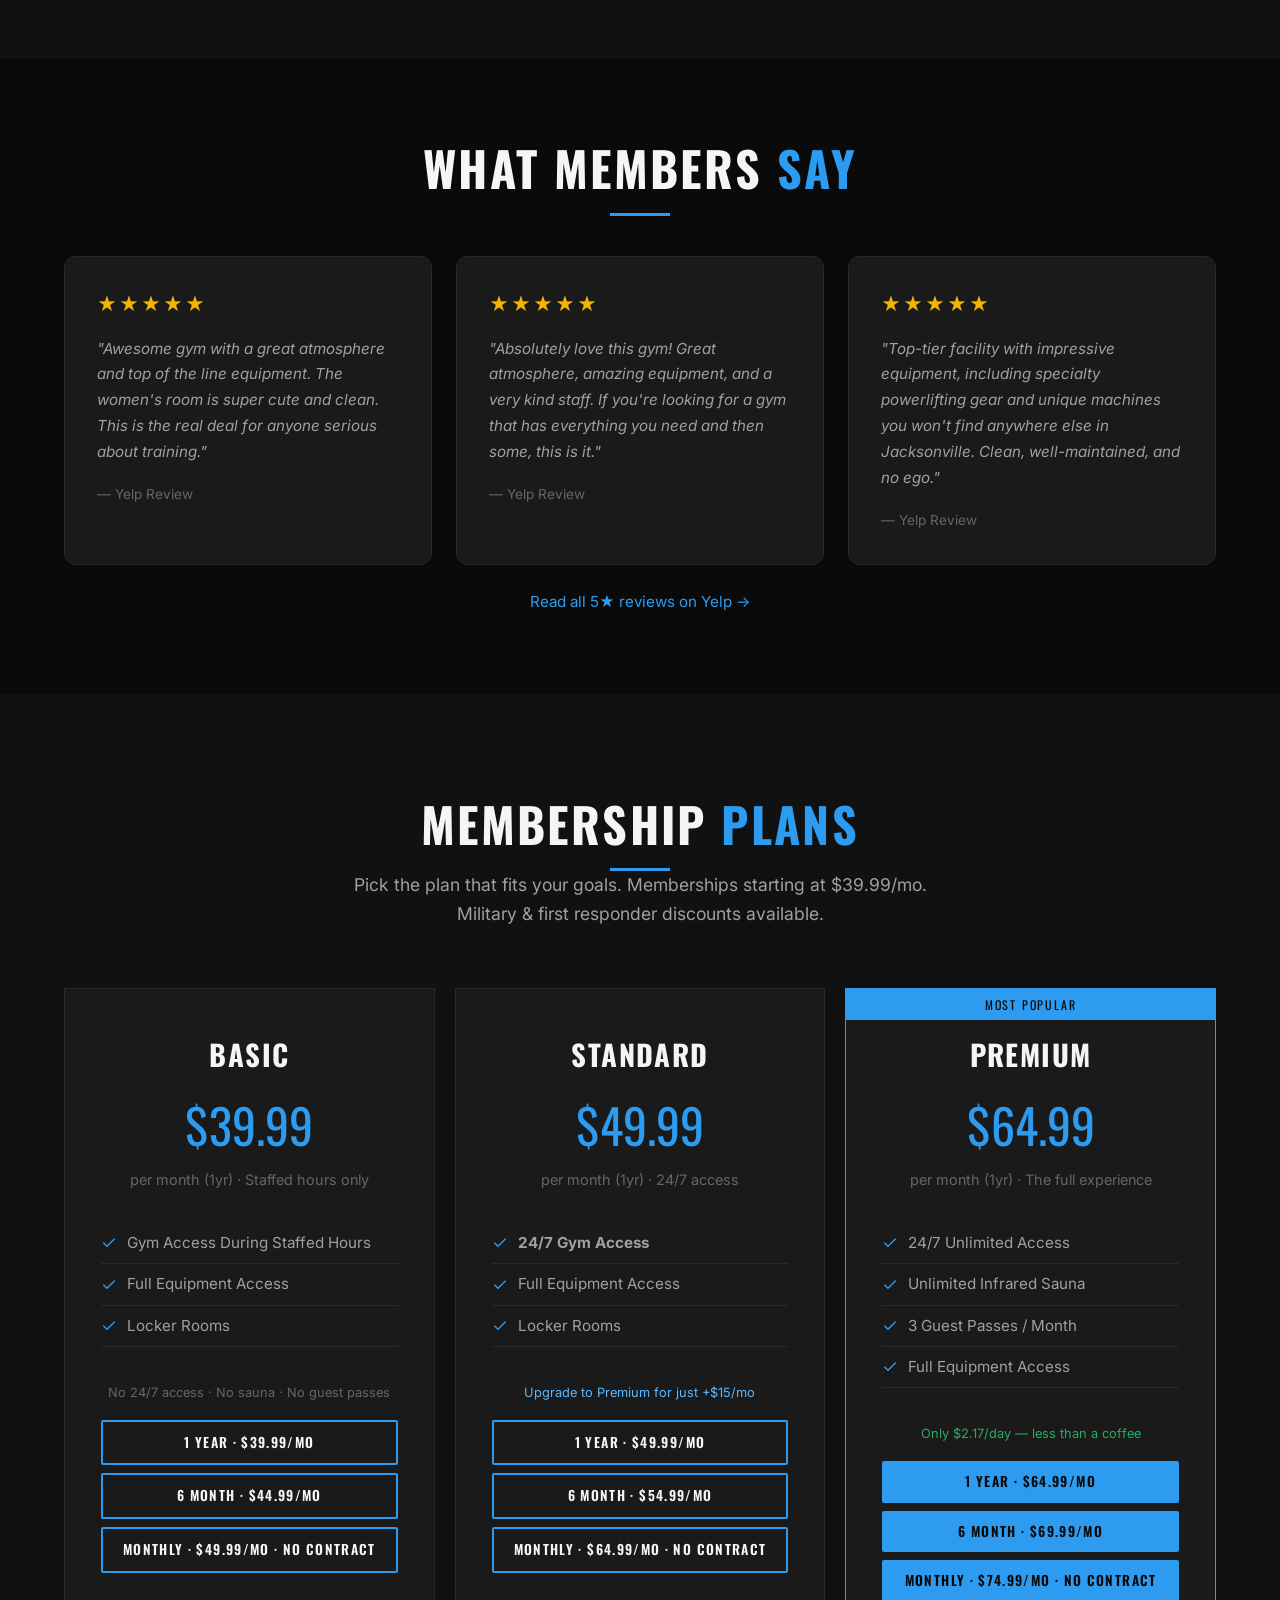
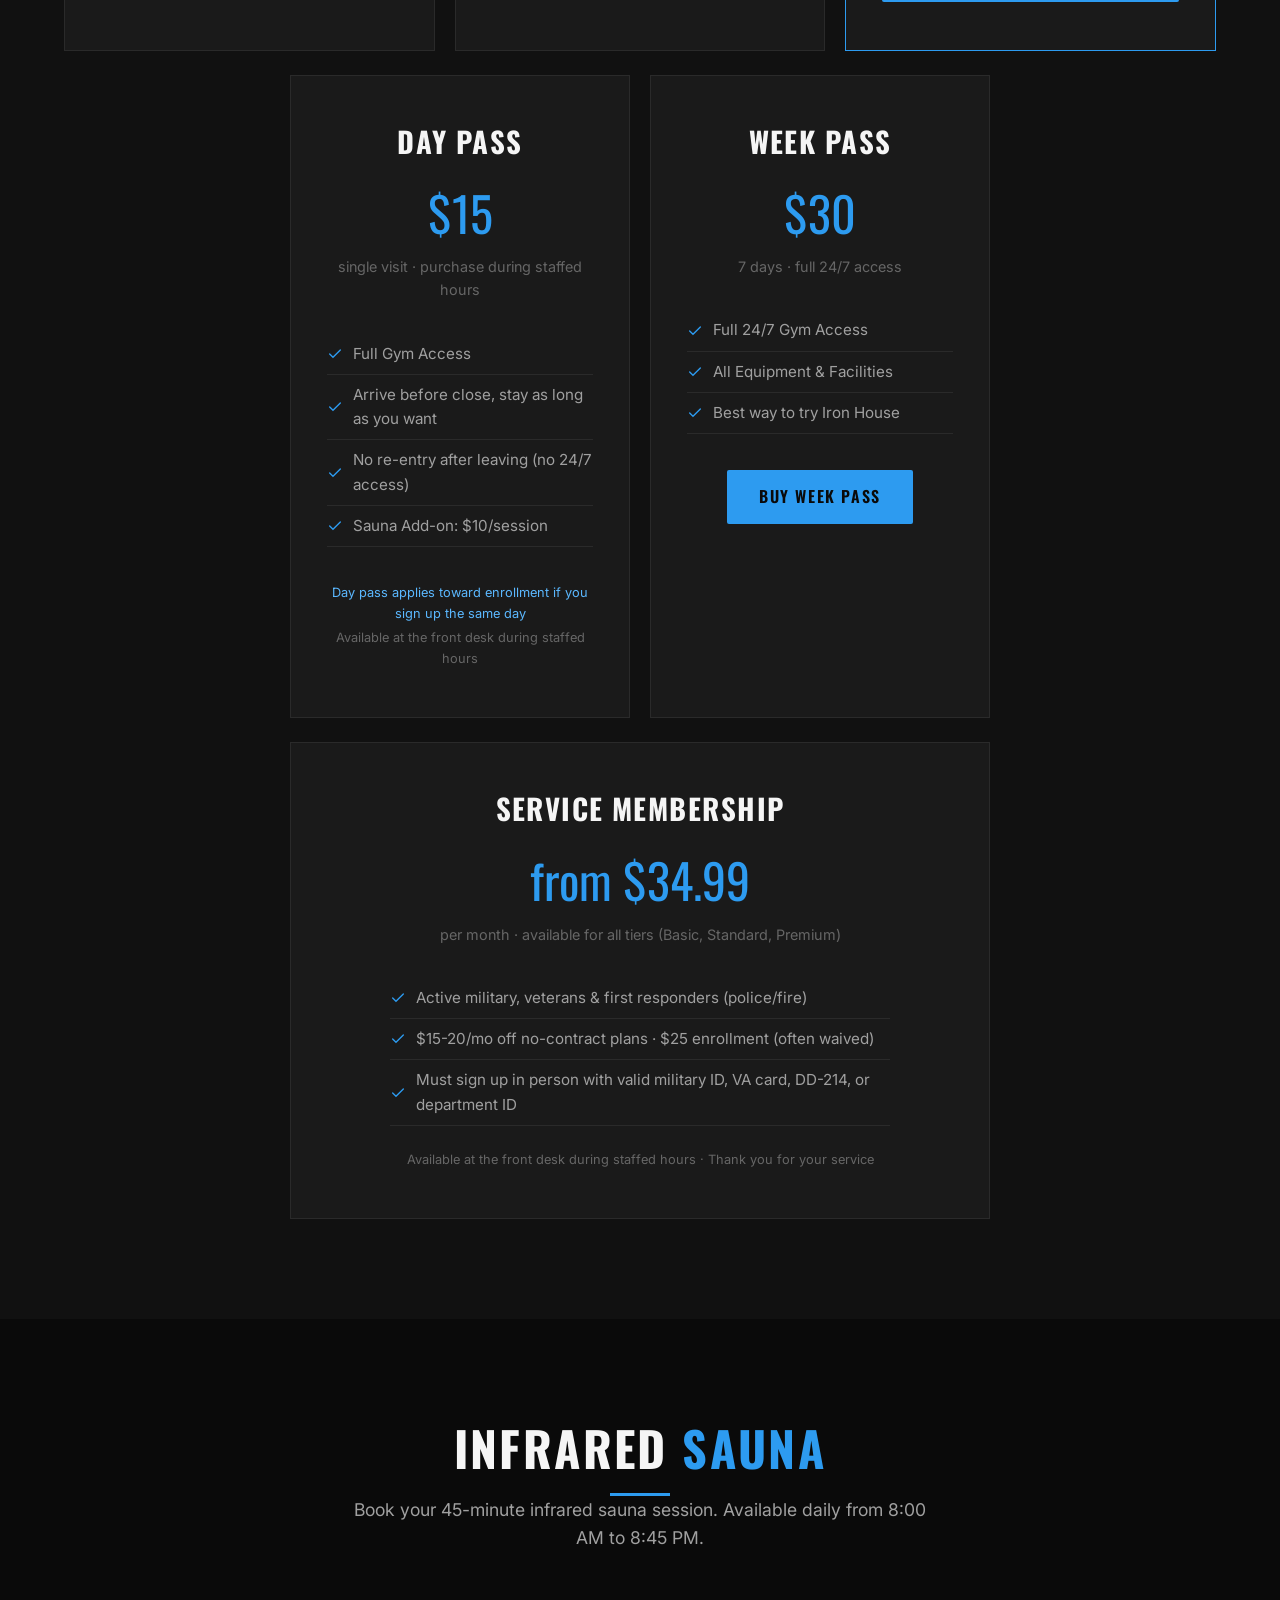
==== commit 24ac78bc: "Rename 'Flex Leverage Flat Press' to Chris's name, drop 'coming soon' Previous commit added it as a " ====
--- a/index.html
+++ b/index.html
@@ -698,9 +698,8 @@
             <li>Hammer Strength V Squat</li>
             <li>Megamass T Bar Linear Row</li>
             <li>Megamass 45 Degree Iso Linear Row Pro</li>
-            <li>Megamass Flex Leverage Flat Press <em>(coming soon)</em></li>
+            <li>Megamass Flat/Decline Flex Leverage Chest Pro</li>
             <li>Megamass Flex Leverage Incline / Shoulder Press <em>(coming soon)</em></li>
-            <li>Megamass Flat/Decline Flex Leverage Chest Pro</li>
             <li>Arsenal Strength Iso Incline Press</li>
             <li>Arsenal Strength Iso Flat Press</li>
             <li>Arsenal Strength Tricep Dip / Kickback</li>
